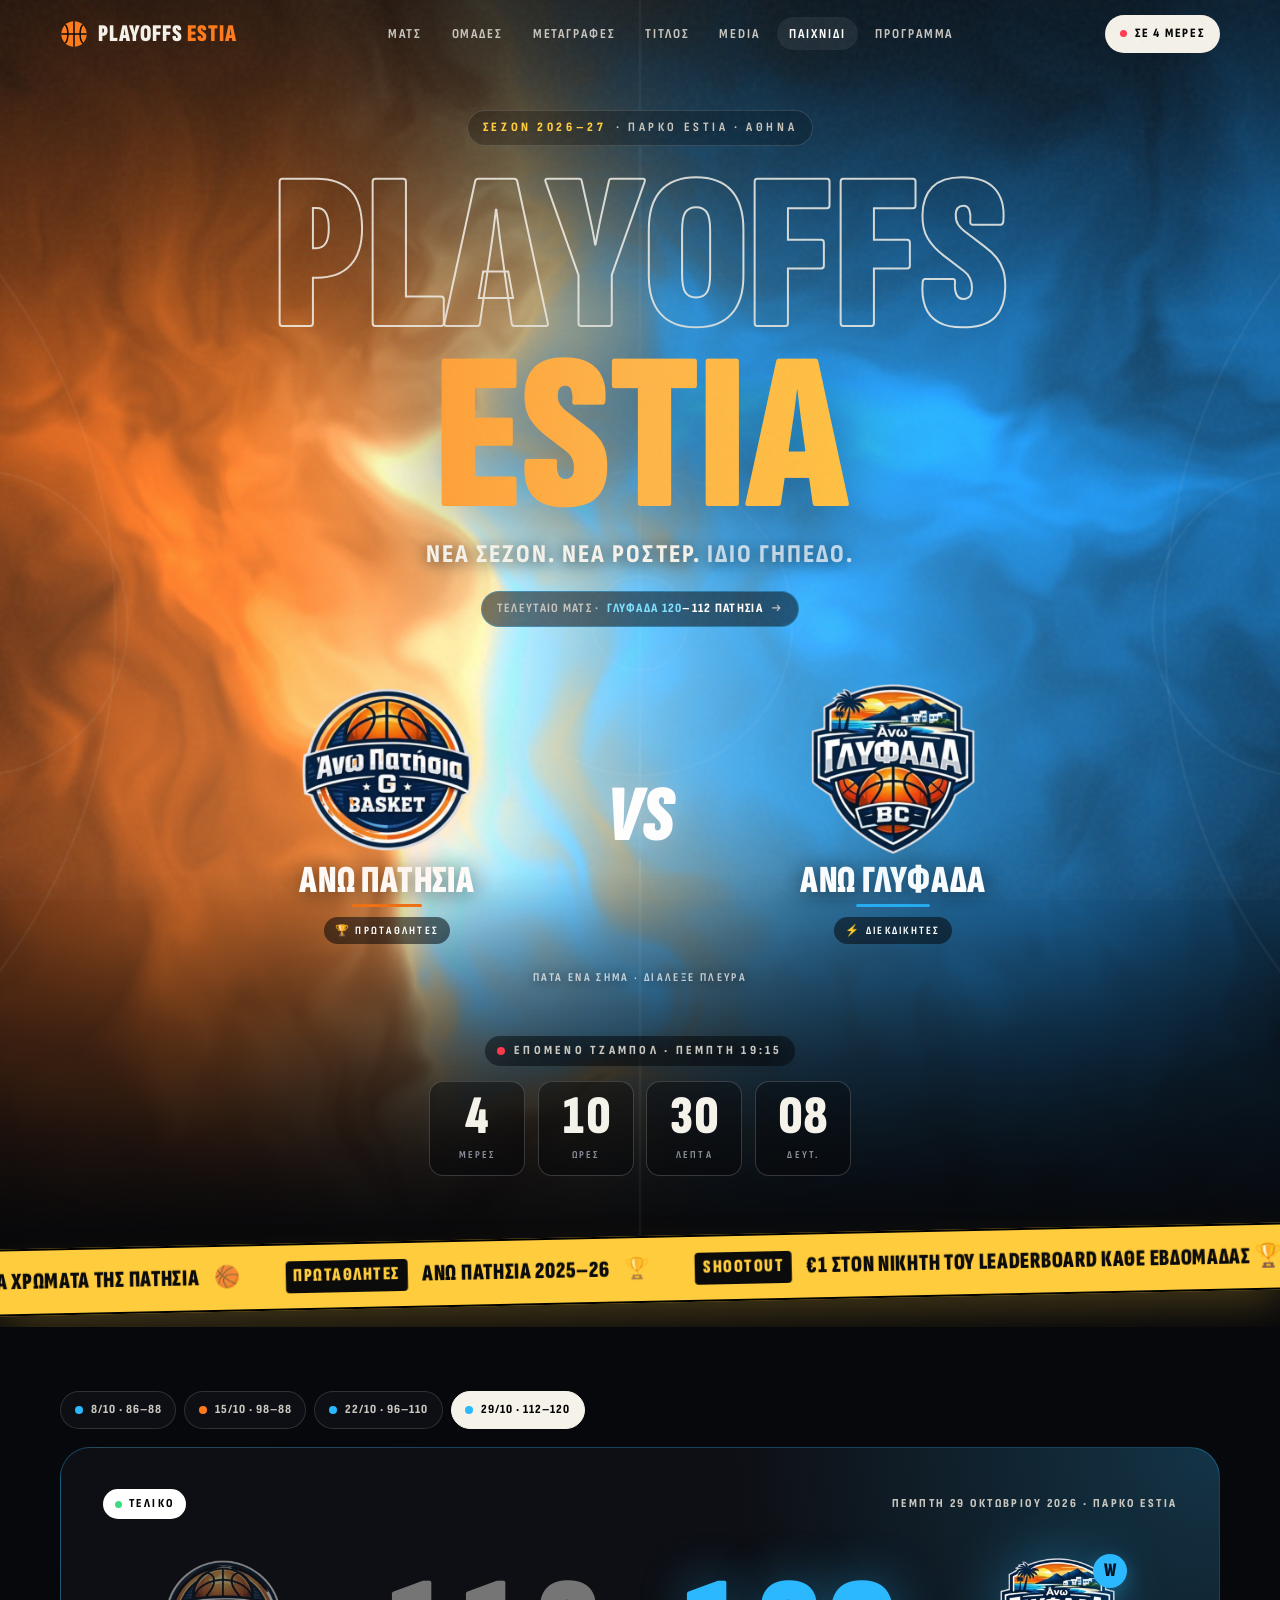
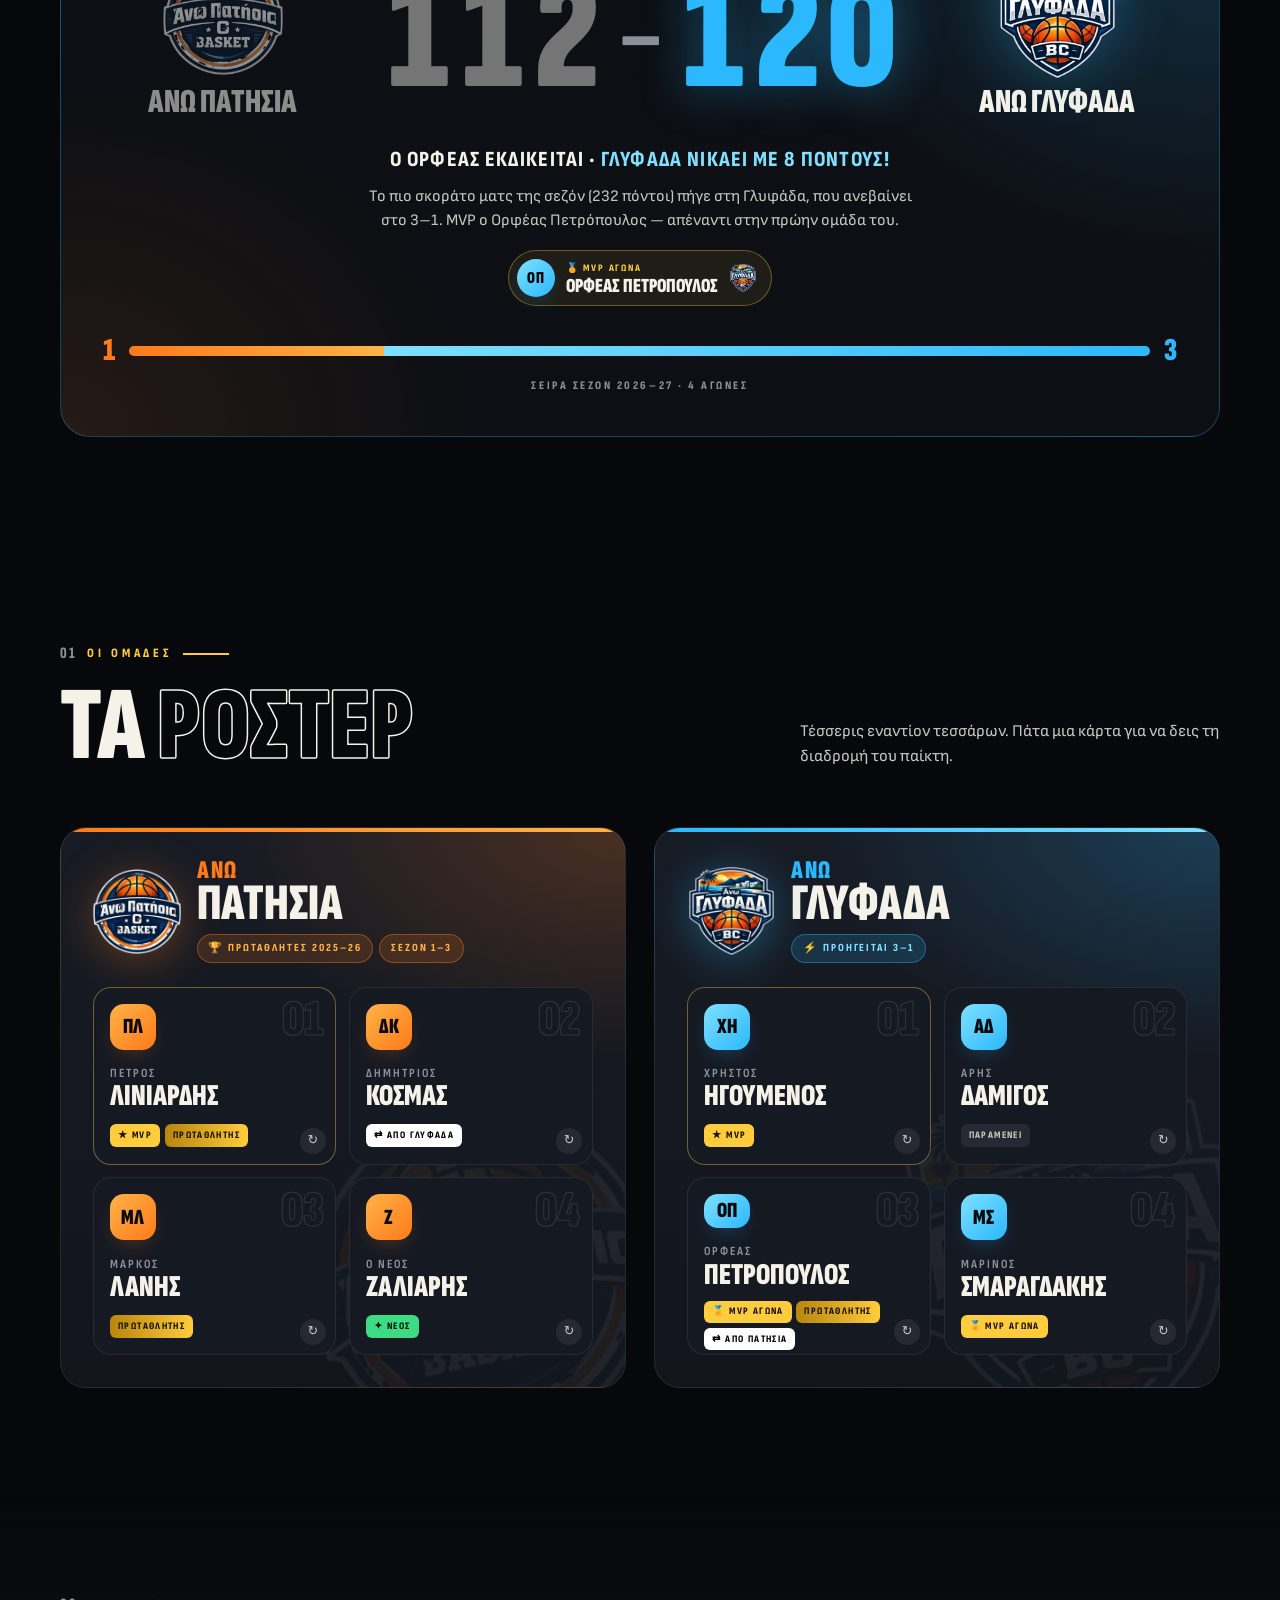
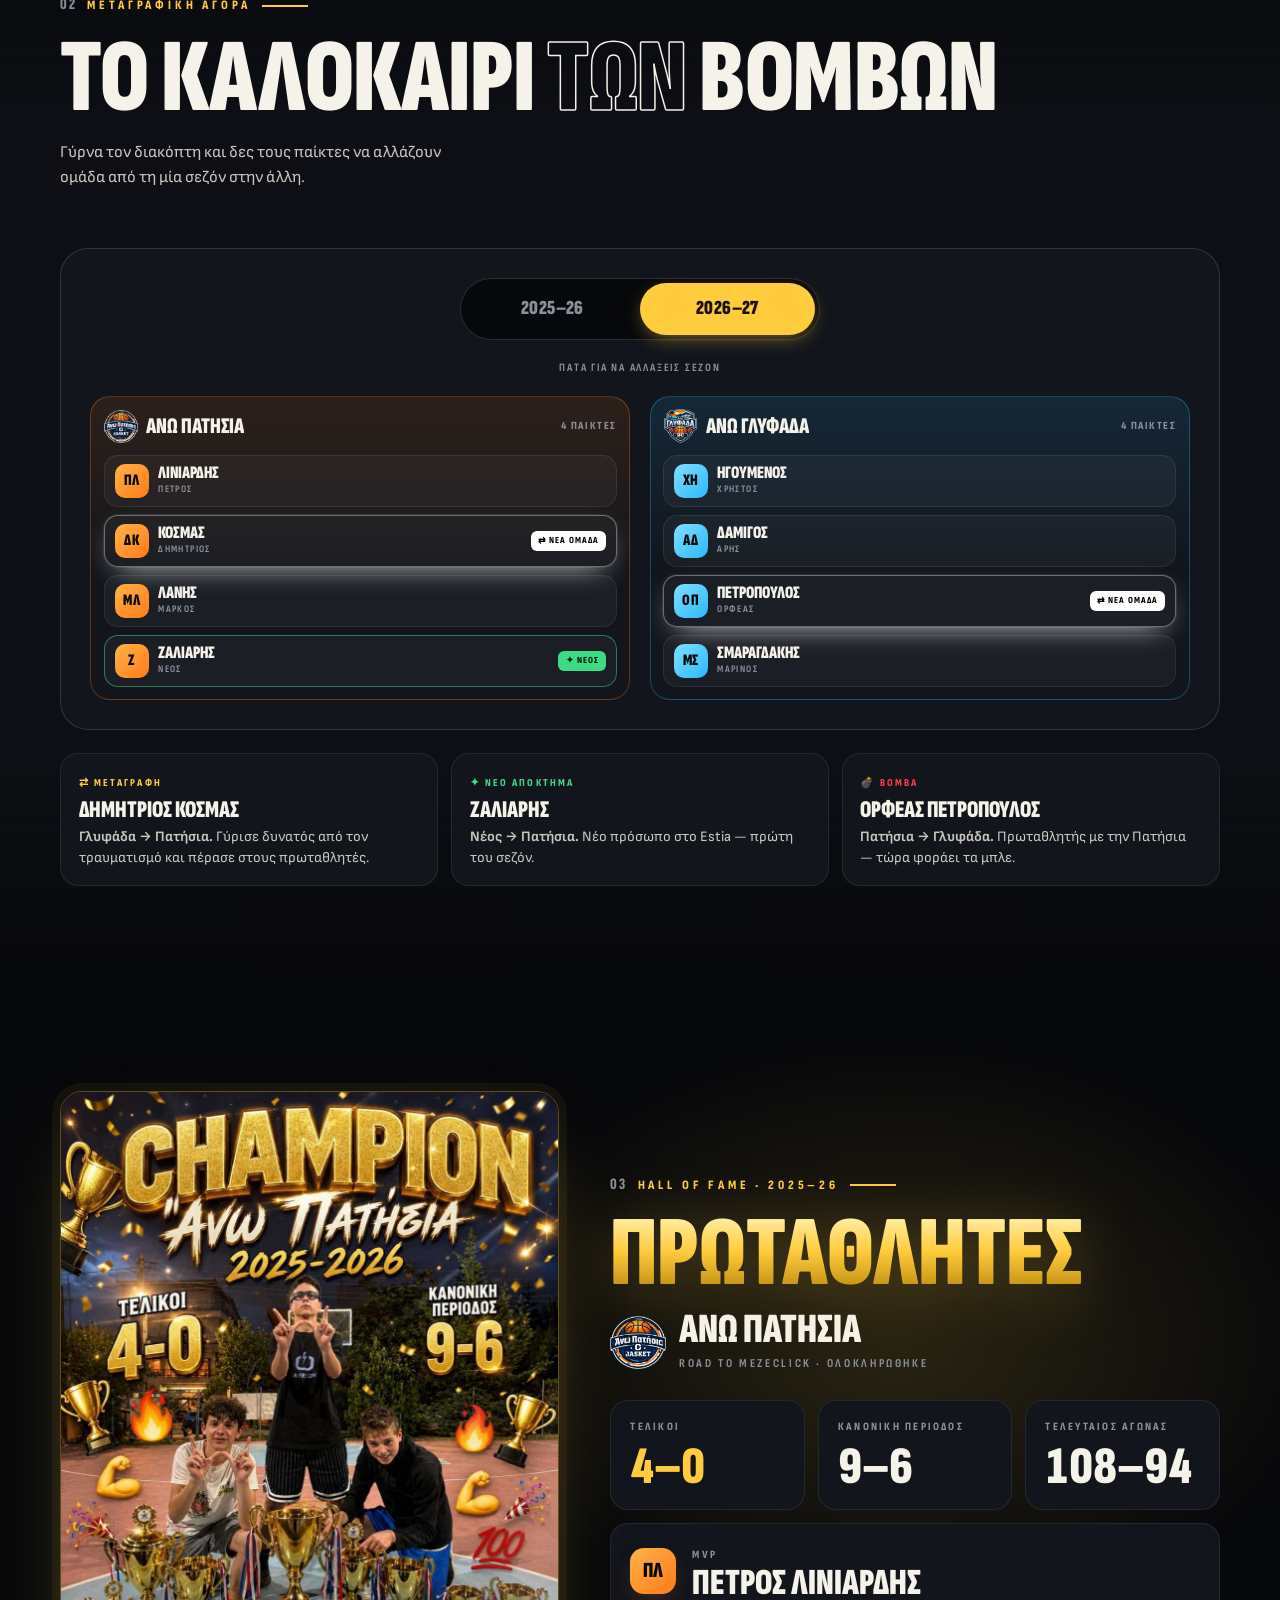
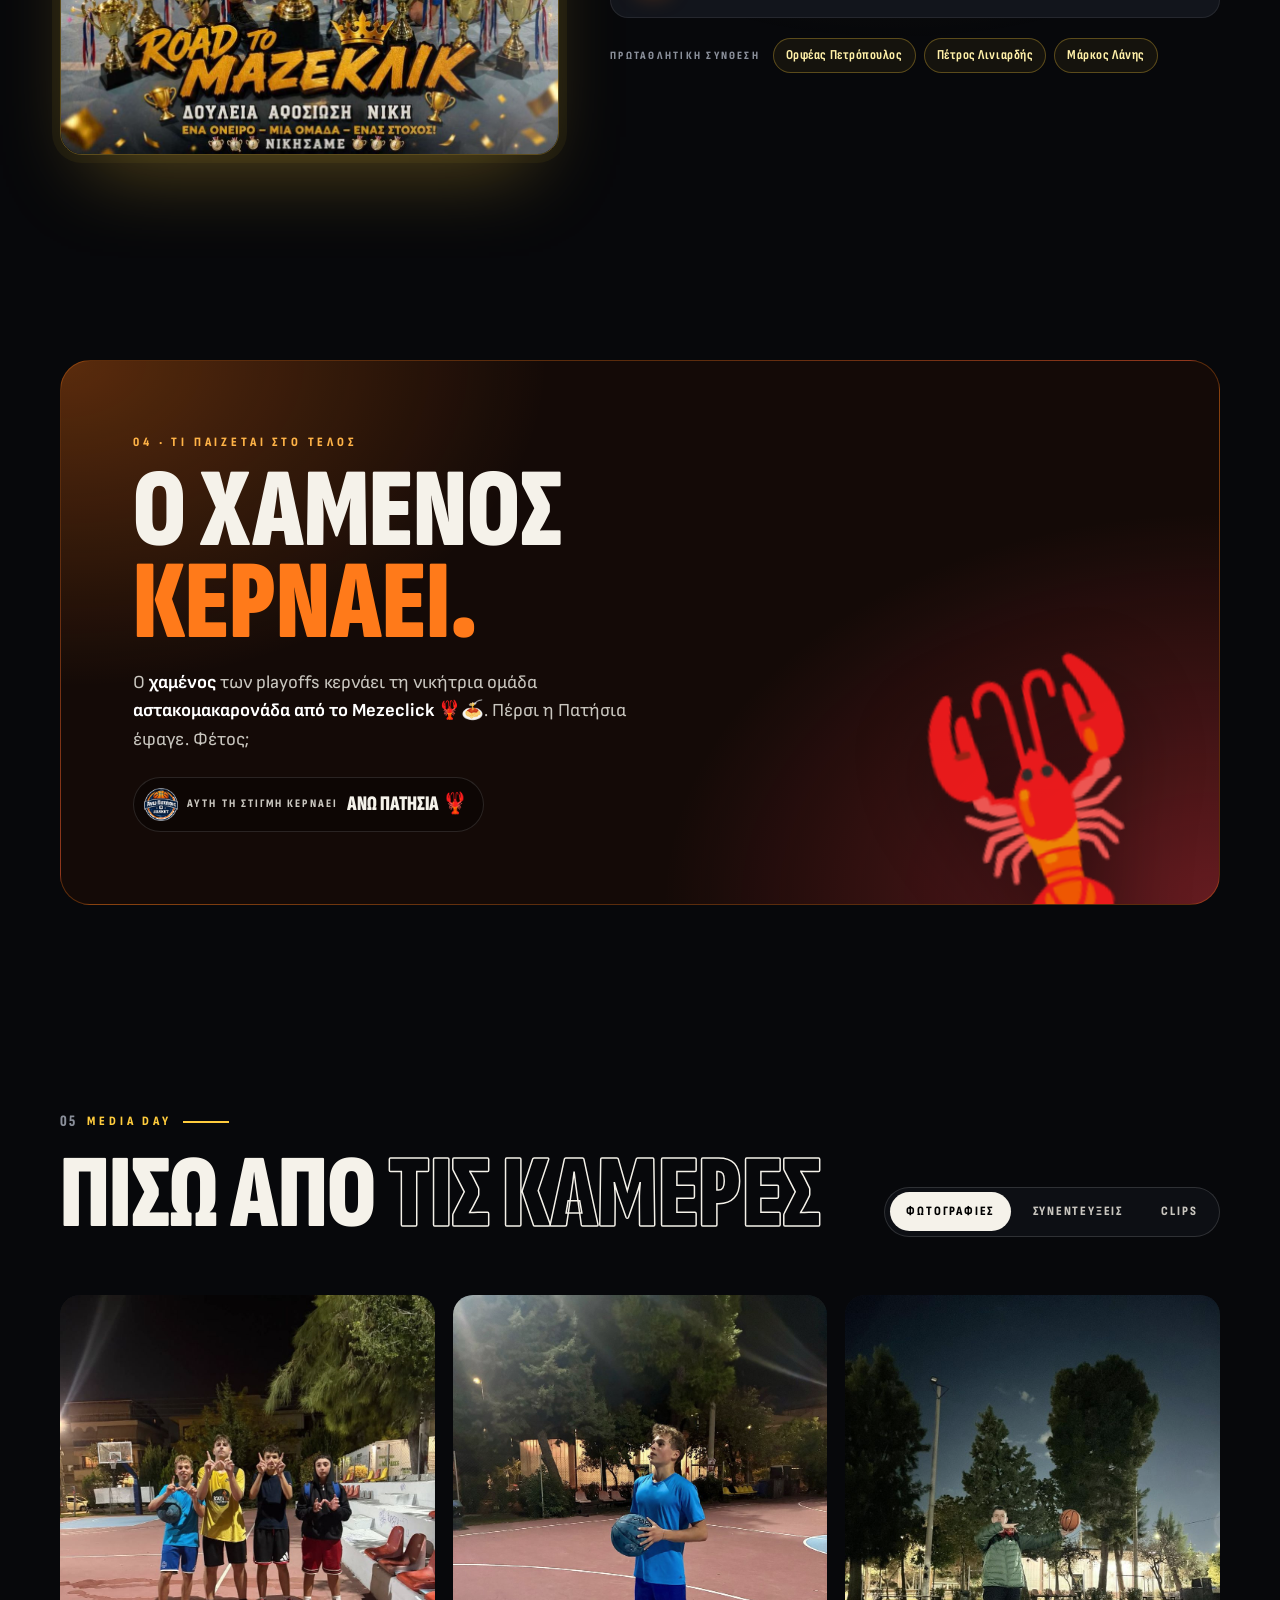
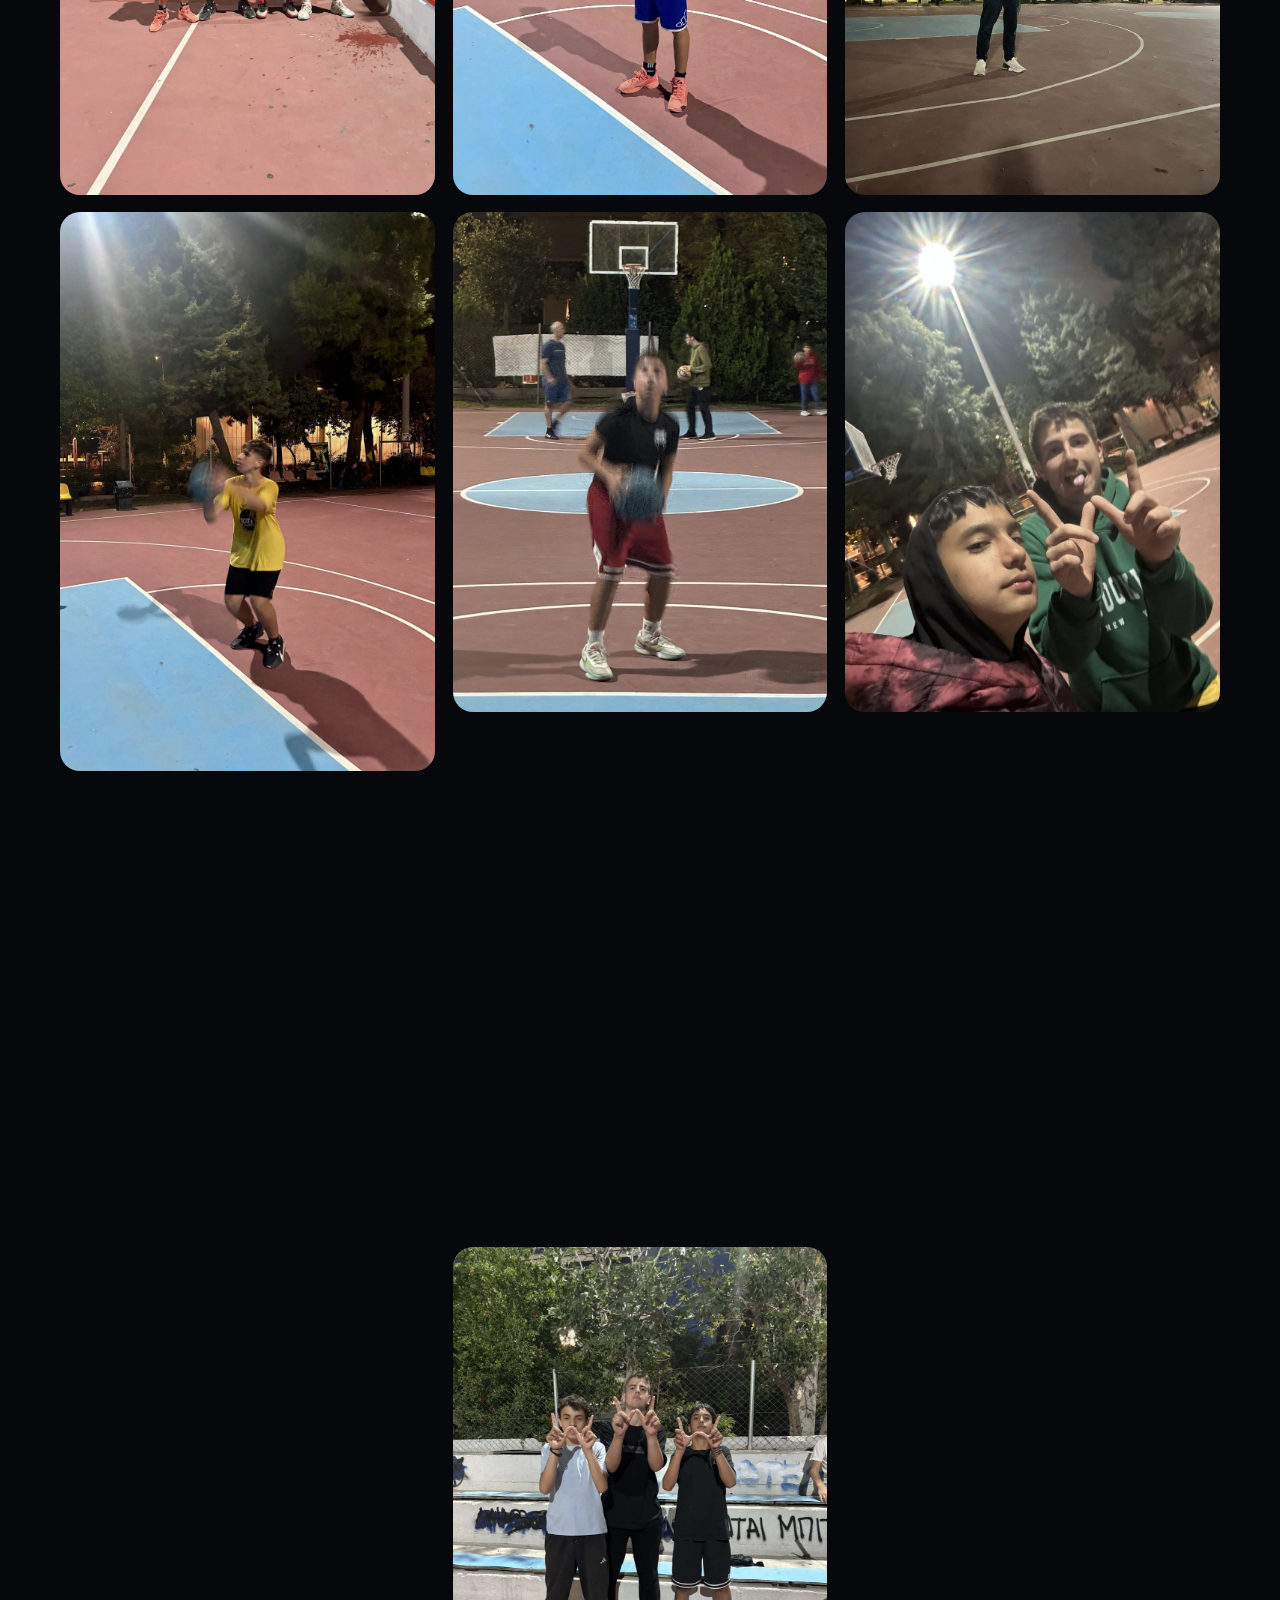
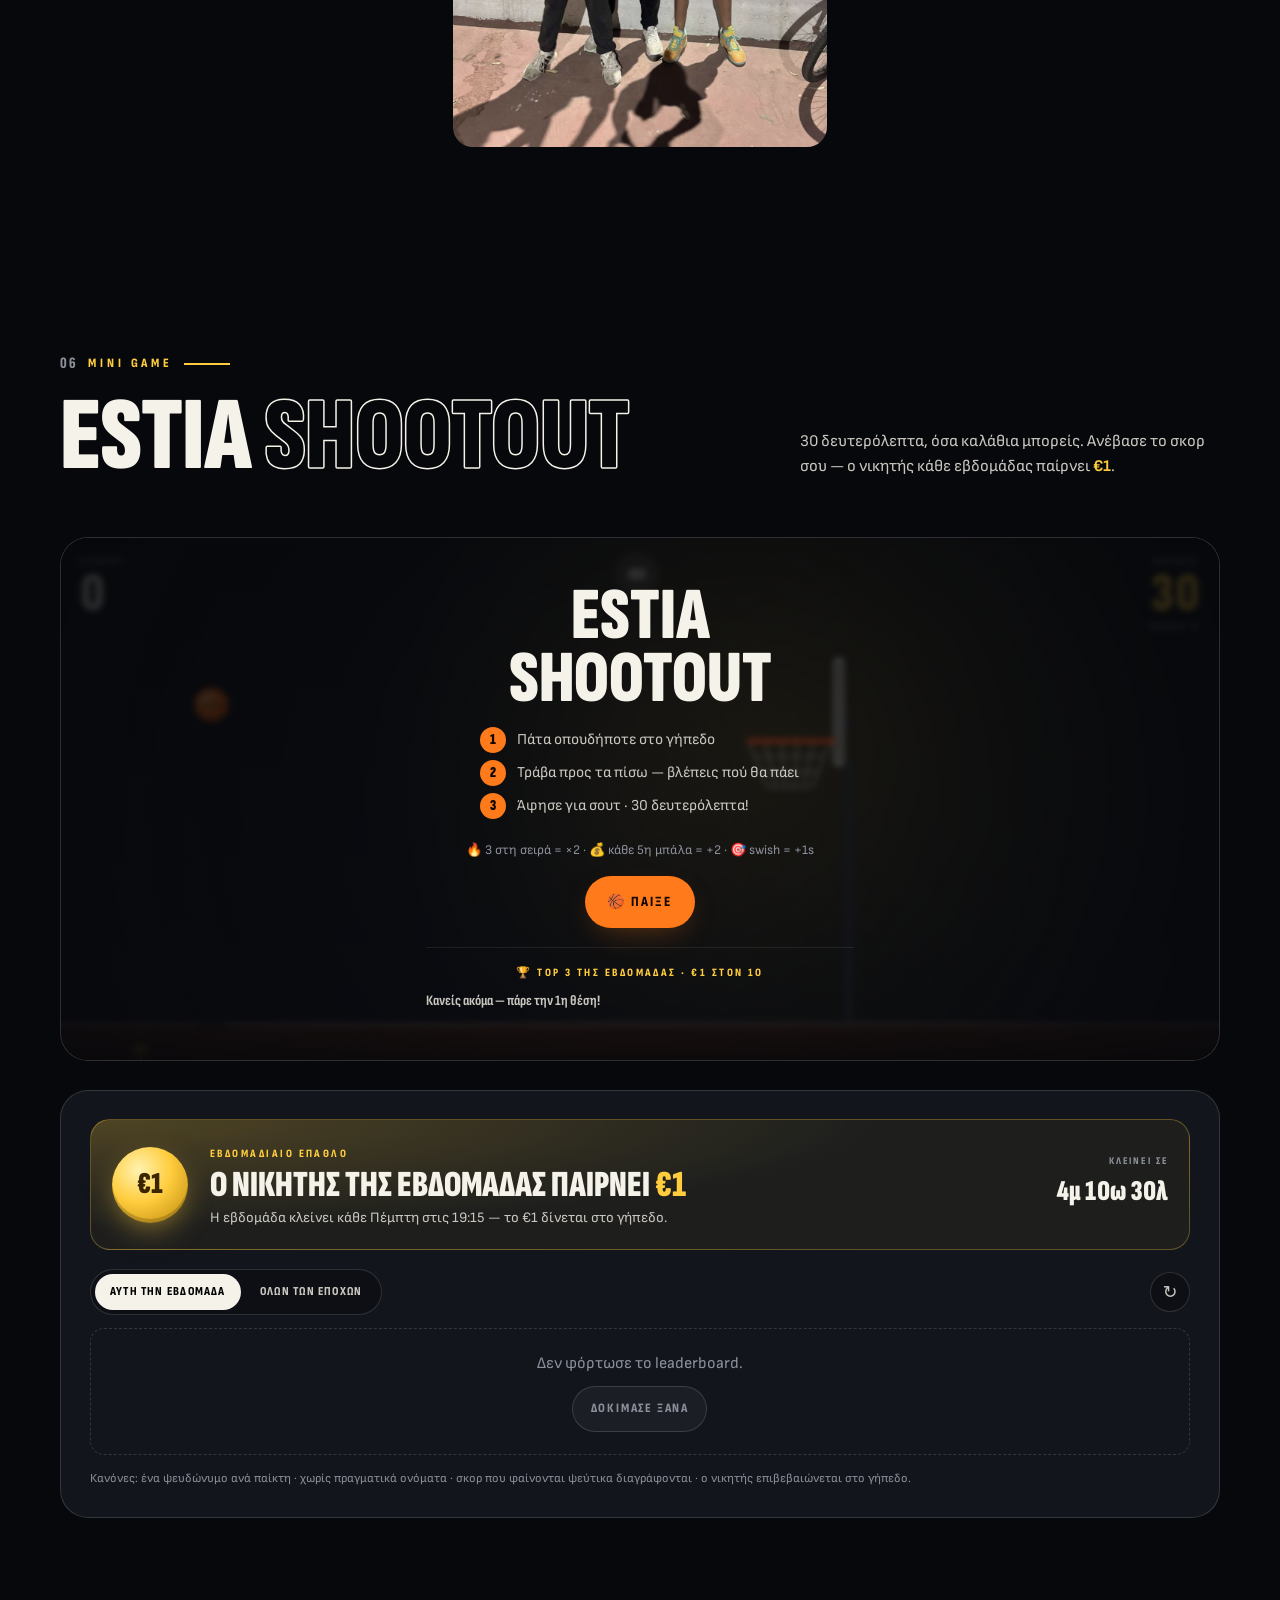
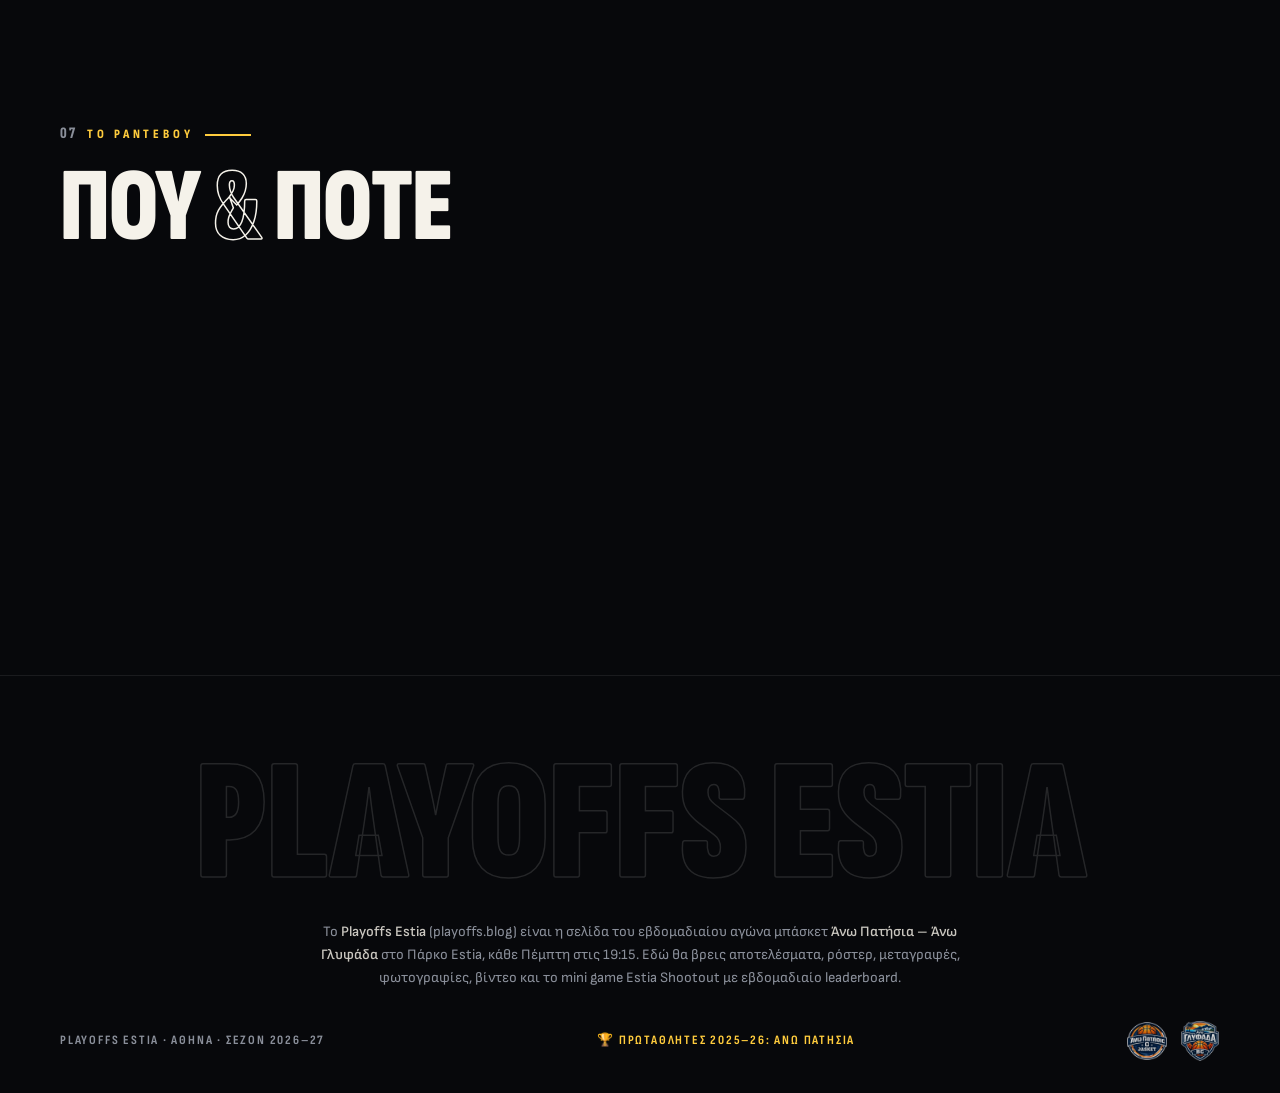
==== index.html @ 8ca6adba "Add 29 Oct result: Γλυφάδα 120–112 Πατήσια, MVP Ορφέας Πετρόπουλος Series now 3–1 Γλυφάδα; card, pil" ====
<!DOCTYPE html>
<html lang="el">
<head>
  <meta charset="UTF-8" />
  <meta name="viewport" content="width=device-width, initial-scale=1.0, viewport-fit=cover" />
  <title>Playoffs Estia · Μπάσκετ Άνω Πατήσια vs Άνω Γλυφάδα</title>
  <meta name="description" content="Playoffs Estia (playoffs.blog): το μπάσκετ Άνω Πατήσια vs Άνω Γλυφάδα κάθε Πέμπτη 19:15 στο Πάρκο Estia. Αποτελέσματα, ρόστερ, μεταγραφές, φωτογραφίες και το Estia Shootout με €1 έπαθλο κάθε εβδομάδα." />
  <meta name="theme-color" content="#07080b" />
  <meta name="google-site-verification" content="rIvNz4fNDH1-N8y7rn7nh7him0ON1ke6X76N_dLU8Hg" />
  <meta property="og:title" content="Playoffs Estia · Νέα Σεζόν" />
  <meta property="og:description" content="Άνω Πατήσια vs Άνω Γλυφάδα. Νέα ρόστερ, μεγάλες μεταγραφές. Κάθε Πέμπτη 19:15 · Πάρκο Estia." />
  <meta property="og:type" content="website" />
  <meta property="og:site_name" content="Playoffs Estia" />
  <meta property="og:locale" content="el_GR" />
  <meta name="twitter:card" content="summary_large_image" />
  <meta name="application-name" content="Playoffs Estia" />
  <meta name="apple-mobile-web-app-title" content="Playoffs" />
  <meta property="og:image" content="https://playoffs.blog/media/champions-poster.jpg" />
  <meta property="og:url" content="https://playoffs.blog/" />
  <link rel="canonical" href="https://playoffs.blog/" />
  <link rel="icon" href="/favicon.ico" sizes="any" />
  <link rel="icon" href="/favicon.svg" type="image/svg+xml" />
  <link rel="apple-touch-icon" href="/apple-touch-icon.png" />
  <link rel="manifest" href="/site.webmanifest" />
  <script type="application/ld+json">
  {
    "@context": "https://schema.org",
    "@graph": [
      {
        "@type": "WebSite",
        "@id": "https://playoffs.blog/#website",
        "url": "https://playoffs.blog/",
        "name": "Playoffs Estia",
        "alternateName": ["Playoffs", "Playoffs Blog", "playoffs.blog"],
        "inLanguage": "el",
        "publisher": { "@id": "https://playoffs.blog/#league" }
      },
      {
        "@type": "SportsOrganization",
        "@id": "https://playoffs.blog/#league",
        "name": "Playoffs Estia",
        "sport": "Basketball",
        "url": "https://playoffs.blog/",
        "logo": "https://playoffs.blog/media/icon-512.png",
        "location": { "@type": "Place", "name": "Πάρκο Estia", "address": { "@type": "PostalAddress", "addressLocality": "Αθήνα", "addressCountry": "GR" } }
      },
      { "@type": "SportsTeam", "name": "Άνω Πατήσια", "sport": "Basketball", "logo": "https://playoffs.blog/media/logo-patisia.webp", "memberOf": { "@id": "https://playoffs.blog/#league" } },
      { "@type": "SportsTeam", "name": "Άνω Γλυφάδα", "sport": "Basketball", "logo": "https://playoffs.blog/media/logo-glyfada.webp", "memberOf": { "@id": "https://playoffs.blog/#league" } }
    ]
  }
  </script>
  <link rel="preconnect" href="https://fonts.googleapis.com" />
  <link rel="preconnect" href="https://fonts.gstatic.com" crossorigin />
  <link href="https://fonts.googleapis.com/css2?family=Sofia+Sans+Extra+Condensed:ital,wght@0,700;0,900;1,900&family=Sofia+Sans+Condensed:wght@600;700;800&family=Sofia+Sans:wght@400;500;700&display=swap" rel="stylesheet" />
  <style>
    :root {
      --bg: #07080b;
      --bg-2: #0d0f14;
      --card: #12151c;
      --card-2: #171b24;
      --line: rgba(255,255,255,0.08);
      --line-2: rgba(255,255,255,0.14);
      --ink: #f5f2ea;
      --ink-2: #c9c6bf;
      --muted: #8a8f9a;
      --pat: #ff7a1a;
      --pat-2: #ffb347;
      --pat-glow: rgba(255,122,26,0.35);
      --gly: #2bb8ff;
      --gly-2: #7fe0ff;
      --gly-glow: rgba(43,184,255,0.35);
      --gold: #ffcc3d;
      --gold-2: #fff0a8;
      --live: #ff3b4e;
      --ok: #3ddc84;
      --display: 'Sofia Sans Extra Condensed', 'Arial Narrow', Impact, sans-serif;
      --cond: 'Sofia Sans Condensed', 'Arial Narrow', sans-serif;
      --body: 'Sofia Sans', system-ui, -apple-system, 'Segoe UI', sans-serif;
      --gutter: clamp(16px, 4vw, 40px);
      --max: 1240px;
      --ease: cubic-bezier(.2,.8,.2,1);
    }
    *, *::before, *::after { box-sizing: border-box; margin: 0; padding: 0; }
    html { scroll-behavior: smooth; scroll-padding-top: 80px; -webkit-text-size-adjust: 100%; }
    body {
      background: var(--bg);
      color: var(--ink);
      font-family: var(--body);
      font-size: 1rem;
      line-height: 1.55;
      overflow-x: clip;
      -webkit-font-smoothing: antialiased;
    }
    img, video { display: block; max-width: 100%; height: auto; }
    a { color: inherit; text-decoration: none; }
    button { font: inherit; color: inherit; background: none; border: 0; cursor: pointer; }
    ::selection { background: var(--pat); color: #000; }
    :focus-visible { outline: 2px solid var(--gold); outline-offset: 3px; }

    /* grain overlay */
    body::after {
      content: '';
      position: fixed; inset: 0;
      pointer-events: none;
      z-index: 9999;
      opacity: 0.05;
      background-image: url("data:image/svg+xml,%3Csvg viewBox='0 0 200 200' xmlns='http://www.w3.org/2000/svg'%3E%3Cfilter id='n'%3E%3CfeTurbulence type='fractalNoise' baseFrequency='0.8' numOctaves='3' stitchTiles='stitch'/%3E%3C/filter%3E%3Crect width='100%25' height='100%25' filter='url(%23n)'/%3E%3C/svg%3E");
    }

    .wrap { width: 100%; max-width: var(--max); margin: 0 auto; padding: 0 var(--gutter); }

    /* ───────── NAV ───────── */
    .nav {
      position: fixed; top: 0; left: 0; right: 0;
      z-index: 100;
      transition: background .3s, border-color .3s, backdrop-filter .3s;
      border-bottom: 1px solid transparent;
    }
    .nav.scrolled {
      background: rgba(7,8,11,0.78);
      backdrop-filter: blur(14px) saturate(140%);
      -webkit-backdrop-filter: blur(14px) saturate(140%);
      border-color: var(--line);
    }
    .nav-inner {
      display: flex; align-items: center; justify-content: space-between;
      height: 68px; gap: 1rem;
    }
    .brand { display: flex; align-items: center; gap: .6rem; font-family: var(--display); font-weight: 900; font-size: 1.5rem; letter-spacing: .04em; text-transform: uppercase; line-height: 1; }
    .brand-ball { width: 28px; height: 28px; flex: none; animation: spin 8s linear infinite; }
    .brand em { font-style: normal; color: var(--pat); }
    .nav-links { display: flex; gap: .25rem; list-style: none; }
    .nav-links a {
      font-family: var(--cond); font-weight: 700; font-size: .85rem; letter-spacing: .14em; text-transform: uppercase;
      padding: .55rem .8rem; color: var(--ink-2); border-radius: 999px; transition: color .2s, background .2s;
    }
    .nav-links a:hover, .nav-links a.active { color: #fff; background: rgba(255,255,255,0.07); }
    .nav-cta {
      display: inline-flex; align-items: center; gap: .5rem;
      font-family: var(--cond); font-weight: 800; font-size: .8rem; letter-spacing: .14em; text-transform: uppercase;
      padding: .55rem .95rem; border-radius: 999px; background: var(--ink); color: #000; white-space: nowrap;
    }
    .nav-cta .dot { width: 7px; height: 7px; border-radius: 50%; background: var(--live); box-shadow: 0 0 0 0 var(--live); animation: ping 1.6s infinite; }

    /* ───────── HERO ───────── */
    .hero {
      position: relative;
      min-height: 100svh;
      display: flex; flex-direction: column; justify-content: center;
      padding: 110px 0 70px;
      overflow: hidden;
      isolation: isolate;
    }
    /* Hero background: live WebGL gradient ("the clash line" between the two teams), CSS fallback underneath */
    .hero-bg { position: absolute; inset: 0; z-index: -2; overflow: hidden; background: var(--bg); }
    .hero-fallback { position: absolute; inset: -20%; }
    .hero-fallback i { position: absolute; width: 60vmax; height: 60vmax; border-radius: 50%; filter: blur(80px); opacity: .7; animation: blobDrift 18s ease-in-out infinite alternate; }
    .hero-fallback i:nth-child(1) { background: var(--pat); left: -5%; top: 15%; }
    .hero-fallback i:nth-child(2) { background: var(--gly); right: -5%; top: 10%; animation-delay: -6s; }
    .hero-fallback i:nth-child(3) { background: var(--gold); left: 35%; top: 45%; width: 35vmax; height: 35vmax; opacity: .3; animation-delay: -12s; }
    #heroGL, #hero2D { position: absolute; inset: 0; width: 100%; height: 100%; opacity: 0; transition: opacity 1.2s ease; }
    #heroGL.ready, #hero2D.ready { opacity: 1; }
    .hero-bg::after {
      content: ''; position: absolute; inset: 0; pointer-events: none;
      background:
        radial-gradient(120% 80% at 50% 40%, transparent 40%, rgba(7,8,11,.55) 100%),
        linear-gradient(180deg, rgba(7,8,11,.35) 0%, transparent 25%, transparent 70%, var(--bg) 100%);
    }

    @media (hover: none) { }

    /* Interactive hero letters */
    .hero-title .ch { display: inline-block; transition: transform .45s var(--ease), color .3s, -webkit-text-stroke-color .3s; cursor: default; }
    .hero-title .outline .ch.hit { color: var(--ink); -webkit-text-stroke-color: transparent; transform: translateY(-.08em) rotate(-4deg) scale(1.06); text-shadow: 0 0 40px rgba(255,255,255,.35); }
    .court-lines { position: absolute; inset: 0; z-index: -1; width: 100%; height: 100%; opacity: .5; pointer-events: none; }
    .hero-inner { position: relative; text-align: center; }
    .hero-sub, .cd-label { text-shadow: 0 2px 16px rgba(0,0,0,.7); }
    .hero-sub span { color: rgba(255,255,255,.7) !important; }
    .cd-label { padding: .35rem .8rem; border-radius: 999px; background: rgba(7,8,11,.5); backdrop-filter: blur(6px); }
    .eyebrow {
      display: inline-flex; align-items: center; gap: .6rem;
      font-family: var(--cond); font-weight: 700; font-size: .8rem; letter-spacing: .28em; text-transform: uppercase;
      color: var(--ink-2);
      padding: .45rem .9rem; border: 1px solid var(--line-2); border-radius: 999px; background: rgba(0,0,0,.25); backdrop-filter: blur(6px);
    }
    .eyebrow b { color: var(--gold); font-weight: 800; }
    .hero-title {
      font-family: var(--display);
      font-weight: 900;
      text-transform: uppercase;
      line-height: .8;
      letter-spacing: -.01em;
      margin: 1.4rem 0 .4rem;
      font-size: clamp(5.2rem, min(21vw, 25vh), 15rem);
    }
    .hero-title .outline {
      color: transparent;
      -webkit-text-stroke: 2px rgba(245,242,234,0.85);
      display: block;
    }
    .hero-title .solid {
      display: block;
      background: linear-gradient(90deg, var(--pat) 0%, var(--pat-2) 22%, var(--gold) 38%, var(--gly-2) 58%, var(--gly) 78%, var(--gly-2) 100%);
      -webkit-background-clip: text; background-clip: text; color: transparent;
      filter: drop-shadow(0 10px 40px rgba(0,0,0,.5));
    }
    .hero .hero-title .solid.rise { background-size: 220% 100%; animation: rise 1s var(--ease) var(--d) forwards, sheen 9s ease-in-out 1.2s infinite alternate; }
    .hero-sub {
      font-family: var(--cond); font-weight: 800; text-transform: uppercase; letter-spacing: .08em;
      font-size: clamp(1.05rem, 2.6vw, 1.6rem); color: var(--ink);
    }
    .hero-sub span { color: var(--muted); }

    .faceoff {
      margin: clamp(2rem, 5vw, 3.2rem) auto 0;
      max-width: 880px;
      display: grid; grid-template-columns: 1fr auto 1fr; align-items: center; gap: clamp(.5rem, 3vw, 2rem);
    }
    .fo-team { display: flex; flex-direction: column; align-items: center; gap: .6rem; }
    .fo-logo { width: clamp(96px, 20vw, 170px); aspect-ratio: 1; object-fit: contain; transition: transform .5s var(--ease); }
    .fo-team.pat .fo-logo { filter: drop-shadow(0 0 40px var(--pat-glow)); animation: floatL 5s ease-in-out infinite; }
    .fo-team.gly .fo-logo { filter: drop-shadow(0 0 40px var(--gly-glow)); animation: floatR 5s ease-in-out infinite; }
    .fo-team:hover .fo-logo { transform: scale(1.08) rotate(-3deg); }
    .fo-name { font-family: var(--display); font-weight: 900; text-transform: uppercase; font-size: clamp(1.4rem, 4.2vw, 2.4rem); line-height: .9; letter-spacing: .02em; }
    .fo-name { color: #fff; text-shadow: 0 2px 24px rgba(0,0,0,.7); }
    .fo-name::after { content: ''; display: block; height: 3px; width: 40%; margin: .35rem auto 0; border-radius: 3px; background: var(--pat); }
    .gly .fo-name::after { background: var(--gly); }
    .fo-tag { font-family: var(--cond); font-weight: 700; font-size: .7rem; letter-spacing: .2em; text-transform: uppercase; color: #fff; padding: .3rem .7rem; border-radius: 999px; background: rgba(7,8,11,.55); backdrop-filter: blur(6px); }
    .fo-vs {
      font-family: var(--display); font-weight: 900; font-style: italic;
      font-size: clamp(2.6rem, 8vw, 5rem); line-height: 1;
      color: #fff; position: relative;
      text-shadow: 0 0 30px rgba(255,255,255,.25);
    }
    .fo-vs::before, .fo-vs::after { content: ''; position: absolute; left: 50%; width: 1px; height: clamp(30px, 6vw, 60px); background: linear-gradient(var(--line-2), transparent); transform: translateX(-50%); }
    .fo-vs::before { bottom: 105%; transform: translateX(-50%) rotate(180deg); }
    .fo-vs::after { top: 105%; }

    .countdown-wrap { margin: clamp(2rem, 5vw, 3rem) auto 0; display: flex; flex-direction: column; align-items: center; gap: .9rem; }
    .cd-label { font-family: var(--cond); font-weight: 800; font-size: .78rem; letter-spacing: .26em; text-transform: uppercase; color: var(--ink-2); display: flex; align-items: center; gap: .55rem; }
    .cd-label .dot { width: 8px; height: 8px; border-radius: 50%; background: var(--live); animation: ping 1.6s infinite; }
    .countdown { display: flex; gap: clamp(.4rem, 1.5vw, .8rem); }
    .cd-box {
      min-width: clamp(64px, 16vw, 96px);
      padding: .7rem .5rem .55rem;
      border-radius: 14px;
      background: linear-gradient(180deg, rgba(7,8,11,0.45), rgba(7,8,11,0.6));
      border: 1px solid rgba(255,255,255,.18);
      backdrop-filter: blur(8px);
      text-align: center;
    }
    .cd-num { font-family: var(--display); font-weight: 900; font-size: clamp(2.2rem, 7vw, 3.4rem); line-height: .9; font-variant-numeric: tabular-nums; display: block; }
    .cd-unit { font-family: var(--cond); font-weight: 700; font-size: .66rem; letter-spacing: .2em; text-transform: uppercase; color: var(--muted); }
    .countdown.is-live .cd-box { border-color: var(--live); box-shadow: 0 0 30px rgba(255,59,78,.35); }

    .btn {
      display: inline-flex; align-items: center; gap: .55rem;
      font-family: var(--cond); font-weight: 800; letter-spacing: .14em; text-transform: uppercase; font-size: .88rem;
      padding: .95rem 1.4rem; border-radius: 999px;
      transition: transform .25s var(--ease), box-shadow .25s, background .25s;
    }
    .btn:hover { transform: translateY(-2px); }
    .btn-primary { background: var(--pat); color: #120700; box-shadow: 0 10px 30px -10px var(--pat-glow); }
    .btn-primary:hover { box-shadow: 0 16px 40px -10px var(--pat); }
    .btn-ghost { border: 1px solid var(--line-2); background: rgba(255,255,255,.04); }
    .btn-ghost:hover { background: rgba(255,255,255,.1); }
    .btn svg { width: 16px; height: 16px; }

    /* ───────── TICKER ───────── */
    .ticker-zone { position: relative; z-index: 2; overflow: hidden; padding: 24px 0; margin: -34px 0 -24px; }
    .ticker {
      position: relative; z-index: 2;
      background: var(--gold);
      color: #0b0b0b;
      overflow: hidden;
      transform: rotate(-1.2deg);
      margin: 0 -20px;
      box-shadow: 0 20px 50px -20px rgba(255,204,61,.5);
      border-top: 2px solid #000; border-bottom: 2px solid #000;
    }
    .ticker-track { display: flex; width: max-content; animation: marquee 38s linear infinite; }
    .ticker:hover .ticker-track { animation-play-state: paused; }
    .ticker-item {
      display: flex; align-items: center; gap: .9rem;
      padding: .85rem 1.4rem;
      font-family: var(--display); font-weight: 900; text-transform: uppercase; font-size: clamp(1.1rem, 2.4vw, 1.45rem); letter-spacing: .03em; white-space: nowrap;
    }
    .ticker-item .k { background: #0b0b0b; color: var(--gold); padding: .1rem .5rem; border-radius: 4px; font-size: .8em; letter-spacing: .08em; }
    .ticker-item .sep { font-size: .9em; opacity: .7; }

    /* ───────── SECTIONS ───────── */
    section { position: relative; padding: clamp(4rem, 8vw, 6.5rem) 0; }
    .sec-head { display: flex; flex-wrap: wrap; align-items: flex-end; justify-content: space-between; gap: 1.2rem 2rem; margin-bottom: clamp(2.2rem, 5vw, 3.6rem); }
    .sec-kicker { display: flex; align-items: center; gap: .7rem; font-family: var(--cond); font-weight: 800; font-size: .8rem; letter-spacing: .3em; text-transform: uppercase; color: var(--gold); margin-bottom: .9rem; }
    .sec-kicker .n { font-family: var(--display); font-size: 1rem; color: var(--muted); letter-spacing: .1em; }
    .sec-kicker::after { content: ''; width: 46px; height: 2px; background: var(--gold); }
    .sec-title { font-family: var(--display); font-weight: 900; text-transform: uppercase; font-size: clamp(3rem, 9vw, 6.5rem); line-height: .82; letter-spacing: -.005em; }
    .sec-title .o { color: transparent; -webkit-text-stroke: 1.5px var(--ink); }
    .sec-lede { max-width: 420px; color: var(--ink-2); font-size: 1.02rem; }

    /* ───────── ROSTERS ───────── */
    .rosters { display: grid; grid-template-columns: 1fr 1fr; gap: clamp(1rem, 2.5vw, 1.8rem); }
    .team {
      --c: var(--pat); --c2: var(--pat-2); --glow: var(--pat-glow);
      position: relative; overflow: hidden;
      border-radius: 26px;
      background:
        radial-gradient(120% 70% at 100% 0%, color-mix(in srgb, var(--c) 22%, transparent), transparent 60%),
        linear-gradient(180deg, var(--card-2), var(--card));
      border: 1px solid var(--line);
      padding: clamp(1.2rem, 3vw, 2rem);
    }
    .team.gly { --c: var(--gly); --c2: var(--gly-2); --glow: var(--gly-glow); }
    .team::before { content: ''; position: absolute; left: 0; right: 0; top: 0; height: 4px; background: linear-gradient(90deg, var(--c), var(--c2)); }
    .team-wm {
      position: absolute; right: -6%; bottom: -10%; width: 62%; opacity: .06; pointer-events: none; transform: rotate(-12deg);
    }
    .team-head { position: relative; display: flex; align-items: center; gap: 1rem; margin-bottom: 1.5rem; }
    .team-head img { width: clamp(64px, 9vw, 88px); aspect-ratio: 1; object-fit: contain; filter: drop-shadow(0 6px 22px var(--glow)); }
    .team-name { font-family: var(--display); font-weight: 900; text-transform: uppercase; font-size: clamp(2rem, 4.6vw, 3.2rem); line-height: .85; }
    .team-name small { display: block; font-size: .5em; color: var(--c); letter-spacing: .06em; }
    .team-chip {
      display: inline-flex; align-items: center; gap: .4rem; margin-top: .55rem;
      font-family: var(--cond); font-weight: 800; font-size: .68rem; letter-spacing: .18em; text-transform: uppercase;
      padding: .3rem .65rem; border-radius: 999px; background: color-mix(in srgb, var(--c) 16%, transparent); color: var(--c2); border: 1px solid color-mix(in srgb, var(--c) 40%, transparent);
    }
    .players { position: relative; display: grid; grid-template-columns: 1fr 1fr; gap: .8rem; list-style: none; }

    .mono {
      width: 46px; height: 46px; border-radius: 14px; display: grid; place-items: center;
      font-family: var(--display); font-weight: 900; font-size: 1.35rem; letter-spacing: .02em; color: #0a0a0a;
      background: linear-gradient(135deg, var(--c2), var(--c));
      box-shadow: 0 8px 22px -8px var(--glow);
      margin-bottom: .9rem;
    }
    .p-first { font-family: var(--cond); font-weight: 700; font-size: .78rem; letter-spacing: .16em; text-transform: uppercase; color: var(--muted); }
    .p-last { font-family: var(--display); font-weight: 900; text-transform: uppercase; font-size: clamp(1.45rem, 2.6vw, 1.9rem); line-height: .92; overflow-wrap: anywhere; }
    .tags { display: flex; flex-wrap: wrap; gap: .3rem; margin-top: auto; padding-top: .7rem; }
    .tag {
      font-family: var(--cond); font-weight: 800; font-size: .62rem; letter-spacing: .14em; text-transform: uppercase;
      padding: .22rem .5rem; border-radius: 6px; white-space: nowrap;
      background: rgba(255,255,255,.07); color: var(--ink-2);
    }
    .tag-mvp { background: var(--gold); color: #1a1200; }
    .tag-champ { background: linear-gradient(90deg, #b8860b, var(--gold)); color: #1a1200; }
    .tag-new { background: var(--ok); color: #03140a; }
    .tag-transfer { background: #fff; color: #000; }

    /* ───────── TRANSFERS ───────── */
    #transfers { background: linear-gradient(180deg, transparent, var(--bg-2) 20%, var(--bg-2) 80%, transparent); }

    /* ───────── CHAMPIONS ───────── */
    #champions { overflow: hidden; }
    #champions::before {
      content: ''; position: absolute; inset: 0; pointer-events: none;
      background: radial-gradient(50% 50% at 70% 40%, rgba(255,204,61,0.14), transparent 70%);
    }
    .champ-grid { position: relative; display: grid; grid-template-columns: 0.9fr 1.1fr; gap: clamp(1.5rem, 4vw, 3.5rem); align-items: center; }
    .poster {
      position: relative; border-radius: 22px; overflow: hidden;
      border: 1px solid rgba(255,204,61,.35);
      box-shadow: 0 40px 80px -30px rgba(255,204,61,.35), 0 0 0 8px rgba(255,204,61,.05);
      transform: rotate(-2.5deg);
      transition: transform .5s var(--ease);
      cursor: zoom-in;
    }
    .poster:hover { transform: rotate(0deg) scale(1.02); }
    .poster img { width: 100%; height: auto; }
    .poster::after { content: ''; position: absolute; inset: 0; background: linear-gradient(115deg, transparent 40%, rgba(255,255,255,.25) 50%, transparent 60%); background-size: 250% 100%; animation: shine 5s ease-in-out infinite; pointer-events: none; }
    .champ-title {
      font-family: var(--display); font-weight: 900; text-transform: uppercase; line-height: .8;
      font-size: clamp(3.4rem, 9vw, 6.2rem);
      background: linear-gradient(180deg, var(--gold-2), var(--gold) 45%, #b8860b);
      -webkit-background-clip: text; background-clip: text; color: transparent;
      filter: drop-shadow(0 8px 30px rgba(255,204,61,.25));
    }
    .champ-team { display: flex; align-items: center; gap: .8rem; margin: 1rem 0 1.6rem; }
    .champ-team img { width: 56px; height: 56px; object-fit: contain; }
    .champ-team b { font-family: var(--display); font-weight: 900; font-size: clamp(1.8rem, 4vw, 2.6rem); text-transform: uppercase; line-height: .9; }
    .champ-team span { display: block; font-family: var(--cond); font-weight: 700; font-size: .75rem; letter-spacing: .22em; text-transform: uppercase; color: var(--muted); }
    .stats { display: grid; grid-template-columns: repeat(3, 1fr); gap: .8rem; }
    .stat {
      border-radius: 18px; padding: 1.1rem 1.2rem; background: var(--card); border: 1px solid var(--line);
      display: flex; flex-direction: column; gap: .2rem;
    }
    .stat-k { font-family: var(--cond); font-weight: 800; font-size: .7rem; letter-spacing: .2em; text-transform: uppercase; color: var(--muted); }
    .stat-v { font-family: var(--display); font-weight: 900; font-size: clamp(2.2rem, 4.2vw, 3.3rem); line-height: .9; font-variant-numeric: tabular-nums; white-space: nowrap; }
    .stat-v.gold { color: var(--gold); }
    .stat-v small { font-size: .45em; color: var(--muted); }
    .stat.wide { grid-column: 1 / -1; flex-direction: row; align-items: center; gap: 1rem; }
    .stat.wide .mono { margin: 0; --c: var(--pat); --c2: var(--pat-2); --glow: var(--pat-glow); }
    .stat.wide .stat-v { font-size: clamp(1.7rem, 4vw, 2.3rem); text-transform: uppercase; }
    .champ-roster { margin-top: 1.2rem; display: flex; flex-wrap: wrap; align-items: center; gap: .5rem; }
    .champ-roster > span:first-child { font-family: var(--cond); font-weight: 800; font-size: .7rem; letter-spacing: .2em; text-transform: uppercase; color: var(--muted); margin-right: .3rem; }
    .chip { font-family: var(--cond); font-weight: 700; font-size: .85rem; letter-spacing: .04em; padding: .4rem .75rem; border-radius: 999px; border: 1px solid rgba(255,204,61,.3); color: var(--gold-2); background: rgba(255,204,61,.06); }

    .btn-gold { background: var(--gold); color: #1a1200; box-shadow: 0 10px 30px -10px rgba(255,204,61,.6); }
    #confetti { position: fixed; inset: 0; pointer-events: none; z-index: 500; width: 100%; height: 100%; }

    /* ───────── STAKES ───────── */
    .stakes {
      position: relative; overflow: hidden;
      border-radius: 30px;
      padding: clamp(2rem, 6vw, 4.5rem);
      background:
        radial-gradient(80% 120% at 100% 100%, rgba(255,59,78,.35), transparent 60%),
        radial-gradient(70% 100% at 0% 0%, rgba(255,122,26,.3), transparent 60%),
        #140a07;
      border: 1px solid rgba(255,122,26,.3);
    }
    .stakes-emoji { position: absolute; right: clamp(-10px, 2vw, 40px); bottom: -20px; font-size: clamp(7rem, 22vw, 15rem); line-height: 1; opacity: .9; transform: rotate(-14deg); filter: drop-shadow(0 20px 40px rgba(0,0,0,.5)); animation: bob 4s ease-in-out infinite; pointer-events: none; }
    .stakes-k { font-family: var(--cond); font-weight: 800; font-size: .8rem; letter-spacing: .3em; text-transform: uppercase; color: var(--pat-2); }
    .stakes h2 { font-family: var(--display); font-weight: 900; text-transform: uppercase; line-height: .82; font-size: clamp(3rem, 9.5vw, 7rem); margin: .8rem 0 1.2rem; max-width: 11ch; position: relative; }
    .stakes h2 em { font-style: normal; color: var(--pat); }
    .stakes p { position: relative; max-width: 520px; color: var(--ink-2); font-size: clamp(1rem, 2vw, 1.15rem); }
    .stakes p strong { color: #fff; }

    /* ───────── MEDIA ───────── */
    .tabs { display: inline-flex; gap: .3rem; padding: .3rem; border-radius: 999px; border: 1px solid var(--line-2); background: var(--bg-2); }
    .tab { font-family: var(--cond); font-weight: 800; font-size: .8rem; letter-spacing: .14em; text-transform: uppercase; padding: .6rem 1.05rem; border-radius: 999px; color: var(--ink-2); transition: background .25s, color .25s; }
    .tab[aria-selected="true"] { background: var(--ink); color: #000; }
    .panel[hidden] { display: none; }
    .panel { animation: fadeIn .45s var(--ease); }

    .interviews { display: grid; grid-template-columns: repeat(2, minmax(0, 340px)); gap: clamp(1rem, 2vw, 1.4rem); justify-content: center; }
    .vcard { border-radius: 22px; overflow: hidden; background: var(--card); border: 1px solid var(--line); }
    .vcard video { width: 100%; aspect-ratio: 9/16; background: #000; object-fit: cover; }
    .vcard-meta { display: flex; flex-wrap: wrap; align-items: center; justify-content: space-between; gap: .5rem .8rem; padding: 1rem 1.2rem; }
    .vcard-meta b { font-family: var(--display); font-weight: 900; text-transform: uppercase; font-size: 1.4rem; line-height: 1; }
    .v-open { font-family: var(--cond); font-weight: 800; font-size: .72rem; letter-spacing: .14em; text-transform: uppercase; color: var(--gold); white-space: nowrap; padding: .4rem .7rem; border-radius: 999px; background: rgba(255,204,61,.1); }
    .reel-open { pointer-events: auto; }
    .vcard-meta span { font-family: var(--cond); font-weight: 700; font-size: .72rem; letter-spacing: .18em; text-transform: uppercase; color: var(--muted); }

    .reels { display: grid; grid-template-columns: repeat(2, minmax(0, 340px)); gap: clamp(1rem, 2vw, 1.4rem); justify-content: center; }
    .reel { position: relative; border-radius: 26px; overflow: hidden; background: #000; border: 1px solid var(--line); aspect-ratio: 9/16; }
    .reel video { width: 100%; height: 100%; object-fit: cover; }
    .reel-ui { position: absolute; left: 0; right: 0; bottom: 0; padding: 1.2rem; display: flex; align-items: flex-end; justify-content: space-between; gap: .8rem; background: linear-gradient(transparent, rgba(0,0,0,.75)); pointer-events: none; }
    .reel-ui b { font-family: var(--display); font-weight: 900; font-size: 1.6rem; text-transform: uppercase; line-height: .9; }
    .reel-ui small { display: block; font-family: var(--cond); font-weight: 700; font-size: .7rem; letter-spacing: .18em; text-transform: uppercase; color: var(--gold); margin-bottom: .3rem; }
    .sound { pointer-events: auto; width: 44px; height: 44px; border-radius: 50%; background: rgba(255,255,255,.15); backdrop-filter: blur(8px); display: grid; place-items: center; flex: none; border: 1px solid rgba(255,255,255,.25); transition: background .2s; }
    .sound:hover { background: rgba(255,255,255,.3); }
    .sound svg { width: 20px; height: 20px; }
    .reel-live { position: absolute; top: 1rem; left: 1rem; font-family: var(--cond); font-weight: 800; font-size: .66rem; letter-spacing: .18em; text-transform: uppercase; padding: .3rem .6rem; border-radius: 6px; background: var(--live); color: #fff; }

    .gallery { columns: 3 260px; column-gap: clamp(.8rem, 1.6vw, 1.1rem); }
    .gitem { position: relative; display: block; width: 100%; margin-bottom: clamp(.8rem, 1.6vw, 1.1rem); border-radius: 20px; overflow: hidden; break-inside: avoid; background: var(--card); cursor: zoom-in; }
    .gitem img { width: 100%; height: auto; transition: transform .7s var(--ease), filter .4s; filter: saturate(.9); }
    .gitem:hover img { transform: scale(1.05); filter: saturate(1.15); }
    .gitem figcaption { position: absolute; left: 0; right: 0; bottom: 0; padding: 1rem 1.1rem; font-family: var(--cond); font-weight: 800; font-size: .78rem; letter-spacing: .16em; text-transform: uppercase; background: linear-gradient(transparent, rgba(0,0,0,.7)); opacity: 0; transform: translateY(8px); transition: opacity .3s, transform .3s; text-align: left; }
    .gitem:hover figcaption, .gitem:focus-visible figcaption { opacity: 1; transform: none; }

    /* ───────── LIGHTBOX ───────── */
    .lightbox { position: fixed; inset: 0; z-index: 1000; display: none; align-items: center; justify-content: center; background: rgba(4,5,7,.94); backdrop-filter: blur(10px); padding: 60px 16px; }
    .lightbox.open { display: flex; animation: fadeIn .25s ease; }
    .lightbox img { max-width: min(92vw, 1000px); max-height: 82vh; border-radius: 14px; object-fit: contain; box-shadow: 0 30px 80px rgba(0,0,0,.6); }
    .lb-btn { position: absolute; width: 48px; height: 48px; border-radius: 50%; display: grid; place-items: center; background: rgba(255,255,255,.08); border: 1px solid var(--line-2); transition: background .2s; }
    .lb-btn:hover { background: rgba(255,255,255,.2); }
    .lb-btn svg { width: 20px; height: 20px; }
    .lb-close { top: 16px; right: 16px; }
    .lb-prev { left: 16px; top: 50%; transform: translateY(-50%); }
    .lb-next { right: 16px; top: 50%; transform: translateY(-50%); }
    .lb-count { position: absolute; bottom: 20px; left: 50%; transform: translateX(-50%); font-family: var(--cond); font-weight: 800; letter-spacing: .2em; font-size: .8rem; color: var(--muted); }

    /* ───────── INFO ───────── */
    .info { display: grid; grid-template-columns: repeat(3, 1fr); gap: clamp(.8rem, 2vw, 1.2rem); }
    .info-card { position: relative; overflow: hidden; border-radius: 22px; padding: clamp(1.4rem, 3vw, 2rem); background: var(--card); border: 1px solid var(--line); }
    .info-card svg { width: 30px; height: 30px; color: var(--gold); margin-bottom: 1.4rem; }
    .info-k { font-family: var(--cond); font-weight: 800; font-size: .72rem; letter-spacing: .22em; text-transform: uppercase; color: var(--muted); }
    .info-v { font-family: var(--display); font-weight: 900; text-transform: uppercase; font-size: clamp(2.2rem, 5vw, 3.4rem); line-height: .9; margin-top: .3rem; }
    .info-card .big { position: absolute; right: -10px; bottom: -30px; font-family: var(--display); font-weight: 900; font-size: 9rem; line-height: 1; color: transparent; -webkit-text-stroke: 1px rgba(255,255,255,.06); pointer-events: none; }

    /* ───────── FOOTER ───────── */
    footer { position: relative; border-top: 1px solid var(--line); padding: clamp(3rem, 8vw, 5rem) 0 2rem; overflow: hidden; }
    .foot-wm { font-family: var(--display); font-weight: 900; text-transform: uppercase; line-height: .8; font-size: clamp(2.6rem, 13.5vw, 15rem); letter-spacing: -.01em; color: transparent; -webkit-text-stroke: 1.5px rgba(255,255,255,.12); white-space: nowrap; text-align: center; user-select: none; }
    .foot-about { margin-top: 1.6rem; max-width: 760px; text-align: center; color: var(--muted); font-size: .9rem; line-height: 1.6; }
    .foot-about b { color: var(--ink-2); font-weight: 600; }
    .foot-row { display: flex; flex-wrap: wrap; align-items: center; justify-content: space-between; gap: 1rem; margin-top: 2rem; font-family: var(--cond); font-weight: 700; font-size: .8rem; letter-spacing: .14em; text-transform: uppercase; color: var(--muted); }
    .foot-row .champ { color: var(--gold); }
    .foot-logos { display: flex; gap: .8rem; }
    .foot-logos img { width: 40px; height: 40px; object-fit: contain; opacity: .85; }

    /* ───────── SCROLL PROGRESS + AMBIENT ───────── */
    .progress { position: fixed; top: 0; left: 0; right: 0; height: 3px; z-index: 200; transform-origin: 0 50%; transform: scaleX(0); background: linear-gradient(90deg, var(--pat), var(--gold), var(--gly)); box-shadow: 0 0 12px rgba(255,204,61,.6); pointer-events: none; }
    @property --amb1 { syntax: '<color>'; inherits: false; initial-value: #ff7a1a; }
    @property --amb2 { syntax: '<color>'; inherits: false; initial-value: #2bb8ff; }
    .ambient {
      position: fixed; inset: 0; z-index: -1; pointer-events: none;
      background:
        radial-gradient(60vmax 60vmax at -10% 25%, color-mix(in srgb, var(--amb1) 13%, transparent), transparent 70%),
        radial-gradient(60vmax 60vmax at 110% 75%, color-mix(in srgb, var(--amb2) 13%, transparent), transparent 70%);
      transition: --amb1 1.4s ease, --amb2 1.4s ease;
    }
    main, footer { position: relative; }

    /* ───────── PICK A SIDE ───────── */

    .team { transition: opacity .5s, filter .5s; }

    /* holographic foil on player cards */

    /* countdown tick */
    .cd-num.tick { animation: tickPop .35s var(--ease); }
    .fo-vs { animation: vsPulse 2.4s ease-in-out infinite; }

    /* ───────── GAME ───────── */
    .game { position: relative; border-radius: 28px; overflow: hidden; border: 1px solid var(--line-2); background: #0b0d12; user-select: none; -webkit-user-select: none; }
    #hoops { display: block; width: 100%; height: clamp(380px, 58vh, 540px); cursor: grab; touch-action: none; }
    #hoops.dragging { cursor: grabbing; }
    .hud { position: absolute; top: 0; left: 0; right: 0; display: flex; justify-content: space-between; align-items: flex-start; padding: 1rem 1.2rem; pointer-events: none; gap: 1rem; }
    .hud-box { display: flex; flex-direction: column; }
    .hud-box.r { text-align: right; align-items: flex-end; }
    .hud-k { font-family: var(--cond); font-weight: 800; font-size: .66rem; letter-spacing: .22em; text-transform: uppercase; color: var(--muted); }
    .hud-v { font-family: var(--display); font-weight: 900; font-size: clamp(2.2rem, 6vw, 3.4rem); line-height: .9; font-variant-numeric: tabular-nums; }
    .hud-v.time { color: var(--gold); }
    .hud-mid { text-align: center; }
    .game-overlay { position: absolute; inset: 0; display: grid; place-items: center; text-align: center; padding: 1.5rem; background: radial-gradient(circle at 50% 50%, rgba(7,8,11,.55), rgba(7,8,11,.88)); backdrop-filter: blur(3px); transition: opacity .35s; }
    .game-overlay[hidden] { display: none; }
    .game-overlay h3 { font-family: var(--display); font-weight: 900; text-transform: uppercase; font-size: clamp(2.6rem, 8vw, 4.6rem); line-height: .85; }
    .game-overlay p { color: var(--ink-2); margin: .8rem auto 1.4rem; max-width: 380px; }
    .game-overlay .best { font-family: var(--cond); font-weight: 800; letter-spacing: .18em; text-transform: uppercase; font-size: .78rem; color: var(--gold); margin-top: 1rem; }
    .game-pop { position: absolute; left: 50%; top: 38%; transform: translate(-50%, -50%); pointer-events: none; font-family: var(--display); font-weight: 900; text-transform: uppercase; font-size: clamp(2.2rem, 7vw, 4rem); line-height: 1; color: var(--gold); text-shadow: 0 6px 30px rgba(0,0,0,.6); opacity: 0; white-space: nowrap; }
    .game-pop.show { animation: popUp 1s var(--ease) forwards; }
    .streak { display: inline-flex; align-items: center; gap: .3rem; margin-top: .3rem; font-family: var(--cond); font-weight: 800; font-size: .72rem; letter-spacing: .14em; text-transform: uppercase; color: var(--pat-2); min-height: 1.2em; }

    /* ───────── SMALL UI ───────── */
    
    .toast { position: fixed; left: 50%; bottom: 24px; z-index: 1200; transform: translate(-50%, 140%); padding: .8rem 1.2rem; border-radius: 999px; background: var(--ink); color: #000; font-family: var(--cond); font-weight: 800; font-size: .85rem; letter-spacing: .08em; text-transform: uppercase; box-shadow: 0 20px 50px rgba(0,0,0,.5); transition: transform .45s var(--ease); white-space: nowrap; }
    .toast.show { transform: translate(-50%, 0); }
    .stakes-emoji { cursor: pointer; pointer-events: auto; }
    .btn { will-change: transform; }

    /* ───────── LATEST RESULT ───────── */
    #result { padding-top: clamp(3.5rem, 7vw, 5.5rem); }
    .result {
      position: relative; overflow: hidden; border-radius: 30px; border: 1px solid rgba(43,184,255,.3);
      padding: clamp(1.4rem, 4vw, 2.6rem);
      background:
        radial-gradient(70% 120% at 100% 0%, rgba(43,184,255,.22), transparent 60%),
        radial-gradient(60% 100% at 0% 100%, rgba(255,122,26,.10), transparent 60%),
        var(--bg-2);
    }
    .result-top { display: flex; flex-wrap: wrap; align-items: center; justify-content: space-between; gap: .6rem 1rem; font-family: var(--cond); font-weight: 800; font-size: .76rem; letter-spacing: .2em; text-transform: uppercase; color: var(--ink-2); }
    .final-badge { display: inline-flex; align-items: center; gap: .45rem; padding: .35rem .75rem; border-radius: 999px; background: #fff; color: #000; }
    .final-badge::before { content: ''; width: 7px; height: 7px; border-radius: 50%; background: var(--ok); }
    .score { display: grid; grid-template-columns: 1fr auto 1fr; align-items: center; gap: clamp(.6rem, 3vw, 2.5rem); margin: clamp(1.4rem, 4vw, 2.4rem) 0 clamp(1rem, 3vw, 1.6rem); }
    .sc-team { display: flex; flex-direction: column; align-items: center; gap: .6rem; text-align: center; position: relative; }
    .sc-team img { width: clamp(64px, 12vw, 120px); aspect-ratio: 1; object-fit: contain; }
    .sc-team b { font-family: var(--display); font-weight: 900; text-transform: uppercase; font-size: clamp(1.2rem, 3.4vw, 2.1rem); line-height: .9; }
    .sc-team.lose { opacity: .55; filter: saturate(.6); }
    .sc-team.win img { filter: drop-shadow(0 0 30px var(--gly-glow)); }
    .sc-team .w-badge { position: absolute; top: -6px; right: calc(50% - clamp(44px, 8vw, 78px)); width: 34px; height: 34px; border-radius: 50%; display: grid; place-items: center; background: var(--gly); color: #001421; font-family: var(--display); font-weight: 900; font-size: 1.2rem; box-shadow: 0 6px 20px var(--gly-glow); }
    .sc-nums { display: flex; align-items: center; gap: clamp(.3rem, 1.5vw, 1rem); font-family: var(--display); font-weight: 900; line-height: .85; font-size: clamp(4rem, 15vw, 10rem); font-variant-numeric: tabular-nums; }
    .sc-nums .lose { color: rgba(245,242,234,.45); }
    .sc-nums .win { color: var(--gly); text-shadow: 0 0 50px rgba(43,184,255,.45); }
    .sc-nums .dash { color: var(--muted); font-size: .5em; }
    .result-head { text-align: center; font-family: var(--cond); font-weight: 800; text-transform: uppercase; letter-spacing: .06em; font-size: clamp(1rem, 2.4vw, 1.35rem); }
    .result-head span { color: var(--gly-2); }
    .result-sub { text-align: center; color: var(--ink-2); max-width: 560px; margin: .5rem auto 0; }
    .result-photos { display: grid; grid-template-columns: repeat(5, 1fr); gap: .7rem; margin-top: clamp(1.4rem, 4vw, 2.2rem); }
    .rph { position: relative; margin: 0; border-radius: 16px; overflow: hidden; aspect-ratio: 3/4; cursor: zoom-in; background: var(--card); }
    .rph img { width: 100%; height: 100%; object-fit: cover; transition: transform .6s var(--ease); }
    .rph:hover img { transform: scale(1.06); }
    .rph figcaption { position: absolute; left: 0; right: 0; bottom: 0; padding: .6rem .7rem; font-family: var(--cond); font-weight: 800; font-size: .62rem; letter-spacing: .14em; text-transform: uppercase; background: linear-gradient(transparent, rgba(0,0,0,.75)); }
    .last-result { display: inline-flex; align-items: center; gap: .5rem; margin-top: 1rem; padding: .45rem .9rem; border-radius: 999px; background: rgba(7,8,11,.55); backdrop-filter: blur(6px); border: 1px solid rgba(43,184,255,.4); font-family: var(--cond); font-weight: 700; font-size: .8rem; letter-spacing: .1em; text-transform: uppercase; color: var(--ink-2); transition: border-color .25s, transform .25s var(--ease); }
    .last-result b { color: #fff; font-weight: 800; }
    .last-result b em { font-style: normal; color: var(--gly-2); }
    .last-result:hover { border-color: var(--gly); transform: translateY(-2px); }

    /* ───────── MOBILE TAB BAR ───────── */
    .tabbar { display: none; }

    /* ───────── HERO: pick-a-side logos ───────── */
    .fo-team { cursor: pointer; border-radius: 24px; padding: .4rem .6rem .7rem; -webkit-tap-highlight-color: transparent; transition: transform .35s var(--ease); }
    .fo-team:active { transform: scale(.96); }
    .fo-ring { position: relative; display: grid; place-items: center; border-radius: 50%; }
    .fo-ring::after { content: ''; position: absolute; inset: -10px; border-radius: 50%; border: 2px solid transparent; transition: border-color .35s, box-shadow .35s, transform .5s var(--ease); transform: scale(.9); }
    .fo-team.pat { --c: var(--pat); --glow: var(--pat-glow); }
    .fo-team.gly { --c: var(--gly); --glow: var(--gly-glow); }
    .fo-team:hover .fo-ring::after { border-color: color-mix(in srgb, var(--c) 45%, transparent); transform: scale(1); }
    .fo-team[aria-pressed="true"] .fo-ring::after { border-color: var(--c); box-shadow: 0 0 0 6px color-mix(in srgb, var(--c) 18%, transparent), 0 0 50px var(--glow); transform: scale(1); }
    .fo-team[aria-pressed="true"] .fo-tag { background: var(--c); color: #0a0a0a; }
    .faceoff.picked .fo-team[aria-pressed="false"] { opacity: .55; filter: saturate(.5); }
    .faceoff .fo-team { transition: transform .35s var(--ease), opacity .4s, filter .4s; }
    .fo-hint { margin-top: .9rem; font-family: var(--cond); font-weight: 700; font-size: .74rem; letter-spacing: .2em; text-transform: uppercase; color: rgba(255,255,255,.7); text-shadow: 0 2px 12px rgba(0,0,0,.7); }
    .fo-hint b { color: #fff; }

    /* ───────── RESULT: game switcher + series ───────── */
    .games { display: flex; gap: .5rem; overflow-x: auto; scrollbar-width: none; margin-bottom: 1rem; padding-bottom: 2px; }
    .games::-webkit-scrollbar { display: none; }
    .games:empty { display: none; }
    .game-chip { flex: none; display: inline-flex; align-items: center; gap: .5rem; padding: .5rem .85rem; border-radius: 999px; border: 1px solid var(--line-2); background: var(--bg-2); font-family: var(--cond); font-weight: 800; font-size: .78rem; letter-spacing: .08em; text-transform: uppercase; color: var(--ink-2); transition: background .2s, color .2s, border-color .2s; }
    .game-chip i { width: 8px; height: 8px; border-radius: 50%; }
    .game-chip[aria-selected="true"] { background: var(--ink); color: #000; border-color: var(--ink); }
    .result.flash { animation: cardIn .6s var(--ease); }
    .series { margin-top: clamp(1.2rem, 3vw, 1.8rem); display: grid; grid-template-columns: auto 1fr auto; align-items: center; gap: .9rem; }
    .series-n { font-family: var(--display); font-weight: 900; font-size: 2rem; line-height: 1; }
    .series-n.pat { color: var(--pat); } .series-n.gly { color: var(--gly); }
    .series-bar { position: relative; height: 10px; border-radius: 999px; background: rgba(255,255,255,.08); overflow: hidden; display: flex; }
    .series-bar i { display: block; height: 100%; transition: width 1s var(--ease); }
    .series-bar i.pat { background: linear-gradient(90deg, var(--pat), var(--pat-2)); }
    .series-bar i.gly { background: linear-gradient(90deg, var(--gly-2), var(--gly)); margin-left: auto; }
    .series-k { grid-column: 1 / -1; text-align: center; font-family: var(--cond); font-weight: 800; font-size: .72rem; letter-spacing: .22em; text-transform: uppercase; color: var(--muted); margin-top: -.3rem; }

    /* ───────── ROSTERS: switch + flip cards ───────── */
    .team-switch { display: none; position: relative; grid-template-columns: 1fr 1fr; padding: 4px; border-radius: 999px; background: var(--bg-2); border: 1px solid var(--line-2); margin-bottom: 1rem; }
    .team-switch button { position: relative; z-index: 1; display: flex; align-items: center; justify-content: center; gap: .5rem; padding: .7rem .5rem; border-radius: 999px; font-family: var(--display); font-weight: 900; font-size: 1.15rem; text-transform: uppercase; color: var(--ink-2); transition: color .3s; }
    .team-switch button img { width: 24px; height: 24px; object-fit: contain; }
    .team-switch button[aria-selected="true"] { color: #0a0a0a; }
    .ts-thumb { position: absolute; top: 4px; bottom: 4px; left: 4px; width: calc(50% - 4px); border-radius: 999px; background: var(--pat); transition: transform .45s var(--ease), background .3s; }
    .team-switch.gly .ts-thumb { transform: translateX(100%); background: var(--gly); }
    .team-chips { display: flex; flex-wrap: wrap; gap: .4rem; margin-top: .55rem; }
    .team-chips .team-chip { margin-top: 0; }
    .team-chip.rec:empty { display: none; }
    .player { list-style: none; perspective: 900px; min-height: 178px; }
    .pcard { position: relative; display: block; width: 100%; height: 100%; min-height: 178px; text-align: left; -webkit-tap-highlight-color: transparent; }
    .pflip { position: absolute; inset: 0; transform-style: preserve-3d; transition: transform .7s cubic-bezier(.3,1.3,.5,1); }
    .pcard[aria-pressed="true"] .pflip { transform: rotateY(180deg); }
    .pface { position: absolute; inset: 0; display: flex; flex-direction: column; padding: 1rem 1rem 1.05rem; border-radius: 18px; border: 1px solid var(--line); background: #151922; overflow: hidden; -webkit-backface-visibility: hidden; backface-visibility: hidden; }
    .pface.back { transform: rotateY(180deg); background: linear-gradient(160deg, color-mix(in srgb, var(--c) 26%, #151922), #151922 70%); border-color: color-mix(in srgb, var(--c) 45%, transparent); gap: .45rem; }
    .pcard:hover .pface.front { border-color: color-mix(in srgb, var(--c) 55%, transparent); }
    .pface.front::before {
      content: ''; position: absolute; inset: 0; pointer-events: none; opacity: 0; transition: opacity .35s; mix-blend-mode: color-dodge;
      background: linear-gradient(115deg, transparent 20%, rgba(255,0,170,.35) 36%, rgba(0,220,255,.35) 46%, rgba(255,230,0,.35) 56%, transparent 72%);
      background-size: 250% 250%; background-position: var(--mx, 50%) var(--my, 50%);
    }
    @media (hover: hover) { .pcard:hover .pface.front::before { opacity: .5; } }
    .player.mvp .pface.front { border-color: rgba(255,204,61,.4); }
    .p-slot { position: absolute; top: .4rem; right: .7rem; font-family: var(--display); font-weight: 900; font-size: 3.2rem; line-height: 1; color: transparent; -webkit-text-stroke: 1px rgba(255,255,255,.12); }
    .flip-ic { position: absolute; right: .7rem; bottom: .7rem; width: 26px; height: 26px; border-radius: 50%; display: grid; place-items: center; background: rgba(255,255,255,.07); color: var(--ink-2); font-size: .8rem; transition: transform .4s var(--ease), background .2s; }
    .pcard:hover .flip-ic { transform: rotate(180deg); background: rgba(255,255,255,.14); }
    .tags { padding-right: 30px; }
    .jr-k { font-family: var(--cond); font-weight: 800; font-size: .66rem; letter-spacing: .22em; text-transform: uppercase; color: var(--c2); }
    .jr { display: flex; align-items: center; gap: .55rem; }
    .jr img { width: 30px; height: 30px; object-fit: contain; flex: none; }
    .jr .none { width: 30px; height: 30px; border-radius: 50%; border: 1.5px dashed var(--line-2); display: grid; place-items: center; color: var(--ok); font-weight: 900; flex: none; }
    .jr b { display: block; font-family: var(--cond); font-weight: 800; font-size: .66rem; letter-spacing: .14em; color: var(--muted); }
    .jr span { display: block; font-family: var(--display); font-weight: 900; text-transform: uppercase; font-size: 1.15rem; line-height: .95; }
    .jr-arrow { margin-left: 9px; width: 12px; height: 12px; border-left: 2px solid var(--line-2); border-bottom: 2px solid var(--line-2); transform: rotate(-45deg); opacity: .7; }
    .jr-note { margin-top: auto; font-size: .78rem; line-height: 1.35; color: var(--ink-2); }

    /* ───────── TRANSFER BOARD ───────── */
    #transfers { background: linear-gradient(180deg, transparent, var(--bg-2) 20%, var(--bg-2) 80%, transparent); }
    .board { position: relative; border-radius: 28px; border: 1px solid var(--line-2); background: var(--card); padding: clamp(1rem, 3vw, 1.8rem); }
    .season-switch { position: relative; display: grid; grid-template-columns: 1fr 1fr; width: min(100%, 360px); margin: 0 auto clamp(1.2rem, 3vw, 1.8rem); padding: 4px; border-radius: 999px; background: var(--bg); border: 1px solid var(--line-2); cursor: pointer; user-select: none; -webkit-tap-highlight-color: transparent; }
    .season-switch span { position: relative; z-index: 1; text-align: center; padding: .65rem .4rem; font-family: var(--display); font-weight: 900; font-size: 1.25rem; letter-spacing: .02em; color: var(--muted); transition: color .3s; }
    .season-switch i { position: absolute; top: 4px; bottom: 4px; left: 4px; width: calc(50% - 4px); border-radius: 999px; background: var(--gold); box-shadow: 0 6px 20px -6px rgba(255,204,61,.6); transition: transform .5s var(--ease); }
    .season-switch[aria-checked="true"] i { transform: translateX(100%); }
    .season-switch[aria-checked="false"] span[data-s="25"], .season-switch[aria-checked="true"] span[data-s="26"] { color: #1a1200; }
    .board-cols { display: grid; grid-template-columns: 1fr 1fr; gap: clamp(.6rem, 2vw, 1.2rem); }
    .bcol { --c: var(--pat); border-radius: 20px; padding: .8rem; background: linear-gradient(180deg, color-mix(in srgb, var(--c) 12%, transparent), transparent 60%); border: 1px solid color-mix(in srgb, var(--c) 30%, transparent); }
    .bcol.gly { --c: var(--gly); }
    .bhead { display: flex; align-items: center; gap: .55rem; margin-bottom: .7rem; }
    .bhead img { width: 34px; height: 34px; object-fit: contain; }
    .bhead b { font-family: var(--display); font-weight: 900; text-transform: uppercase; font-size: clamp(1.05rem, 2.4vw, 1.4rem); line-height: .95; }
    .bcount { margin-left: auto; font-family: var(--cond); font-weight: 800; font-size: .68rem; letter-spacing: .14em; text-transform: uppercase; color: var(--muted); white-space: nowrap; }
    .bslots { display: flex; flex-direction: column; gap: .5rem; min-height: 230px; }
    .bench { display: none; }
    .bchip { --c: var(--pat); position: relative; display: flex; align-items: center; gap: .6rem; padding: .5rem .6rem; border-radius: 14px; background: rgba(255,255,255,.04); border: 1px solid var(--line); will-change: transform; }
    .bchip .mono { width: 34px; height: 34px; border-radius: 10px; font-size: 1rem; margin: 0; flex: none; }
    .bchip b { display: block; font-family: var(--display); font-weight: 900; text-transform: uppercase; font-size: 1.1rem; line-height: .95; }
    .bchip small { display: block; font-family: var(--cond); font-weight: 700; font-size: .62rem; letter-spacing: .14em; text-transform: uppercase; color: var(--muted); }
    .bchip .flag { margin-left: auto; font-family: var(--cond); font-weight: 800; font-size: .58rem; letter-spacing: .12em; text-transform: uppercase; padding: .2rem .45rem; border-radius: 6px; opacity: 0; transform: scale(.8); transition: opacity .3s .5s, transform .3s .5s; white-space: nowrap; }
    .bchip.moved { border-color: rgba(255,255,255,.35); box-shadow: 0 0 0 1px rgba(255,255,255,.08), 0 10px 30px -14px #fff; }
    .bchip.moved .flag { opacity: 1; transform: none; background: #fff; color: #000; }
    .bchip.isnew { border-color: rgba(61,220,132,.5); }
    .bchip.isnew .flag { opacity: 1; transform: none; background: var(--ok); color: #03140a; }
    .moves { list-style: none; display: grid; grid-template-columns: repeat(3, 1fr); gap: .8rem; margin-top: clamp(1rem, 2.5vw, 1.4rem); }
    .move { border-radius: 18px; padding: 1rem 1.1rem; background: var(--card); border: 1px solid var(--line); }
    .move-k { font-family: var(--cond); font-weight: 800; font-size: .66rem; letter-spacing: .2em; text-transform: uppercase; color: var(--gold); }
    .move-k.bomb { color: var(--live); }
    .move-k.new { color: var(--ok); }
    .move h4 { font-family: var(--display); font-weight: 900; text-transform: uppercase; font-size: 1.5rem; line-height: .95; margin: .3rem 0 .35rem; }
    .move p { color: var(--ink-2); font-size: .9rem; line-height: 1.45; }

    /* ───────── CHAMPIONS / STAKES ───────── */
    #champTitle { cursor: pointer; transition: transform .3s var(--ease); -webkit-tap-highlight-color: transparent; }
    #champTitle:active { transform: scale(.97); }
    .payer { position: relative; display: inline-flex; flex-wrap: wrap; align-items: center; gap: .6rem; margin-top: 1.4rem; padding: .6rem .9rem .6rem .6rem; border-radius: 999px; background: rgba(0,0,0,.35); border: 1px solid rgba(255,255,255,.12); }
    .payer:empty { display: none; }
    .payer img { width: 34px; height: 34px; object-fit: contain; }
    .payer span { font-family: var(--cond); font-weight: 800; font-size: .72rem; letter-spacing: .18em; text-transform: uppercase; color: var(--ink-2); }
    .payer b { font-family: var(--display); font-weight: 900; text-transform: uppercase; font-size: 1.3rem; line-height: 1; }

    /* ───────── INFO cards (actions) ───────── */
    .info { grid-template-columns: repeat(4, 1fr); }
    .info-card { display: flex; flex-direction: column; align-items: flex-start; text-align: left; }
    .info-card.act { cursor: pointer; transition: transform .3s var(--ease), border-color .3s, background .3s; -webkit-tap-highlight-color: transparent; }
    .info-card.act:hover { transform: translateY(-3px); border-color: rgba(255,204,61,.45); }
    .info-card.act:active { transform: scale(.97); }
    .info-v { font-size: clamp(2rem, 4vw, 2.8rem); }
    .act-hint { margin-top: .9rem; font-family: var(--cond); font-weight: 800; font-size: .72rem; letter-spacing: .14em; text-transform: uppercase; color: var(--gold); padding: .35rem .65rem; border-radius: 999px; background: rgba(255,204,61,.1); }
    .act-hint.live { color: var(--ok); background: rgba(61,220,132,.1); font-variant-numeric: tabular-nums; }
    .act-hint.muted { color: var(--muted); background: rgba(255,255,255,.05); }

    .w-badge.pat { background: var(--pat); color: #1a0800; box-shadow: 0 6px 20px var(--pat-glow); }
    .sc-nums .win.pat { color: var(--pat); text-shadow: 0 0 50px rgba(255,122,26,.45); }
    .sc-team.pat.win img { filter: drop-shadow(0 0 30px var(--pat-glow)); }
    .result.win-pat { border-color: rgba(255,122,26,.35); background: radial-gradient(70% 120% at 0% 0%, rgba(255,122,26,.22), transparent 60%), radial-gradient(60% 100% at 100% 100%, rgba(43,184,255,.08), transparent 60%), var(--bg-2); }
    .result.win-pat .result-head span { color: var(--pat-2); }
    .result { transition: border-color .4s, background .4s; }
    @media (max-width: 420px) { .game-chip { padding: .45rem .7rem; font-size: .7rem; gap: .4rem; } }
    .res-mvp { --c: var(--gly); --c2: var(--gly-2); --glow: var(--gly-glow); display: flex; align-items: center; gap: .7rem; width: fit-content; max-width: 100%; margin: 1rem auto 0; padding: .5rem .9rem .5rem .5rem; border-radius: 999px; background: rgba(255,204,61,.08); border: 1px solid rgba(255,204,61,.35); }
    .res-mvp.pat { --c: var(--pat); --c2: var(--pat-2); --glow: var(--pat-glow); }
    .res-mvp .mono { width: 38px; height: 38px; font-size: 1.05rem; border-radius: 50%; margin: 0; flex: none; }
    .res-mvp small { display: block; font-family: var(--cond); font-weight: 800; font-size: .62rem; letter-spacing: .18em; text-transform: uppercase; color: var(--gold); }
    .res-mvp b { display: block; font-family: var(--display); font-weight: 900; font-size: 1.25rem; text-transform: uppercase; line-height: 1; }
    .res-mvp img { width: 28px; height: 28px; object-fit: contain; }
    @keyframes cardIn { from { opacity: .3; transform: translateY(10px) scale(.99); } to { opacity: 1; transform: none; } }

    /* ───────── MOBILE ───────── */
    @media (max-width: 1000px) {
      .info { grid-template-columns: 1fr 1fr; }
      .moves { grid-template-columns: 1fr; }
    }
    @media (max-width: 680px) {
      .nav-inner { height: 60px; }
      .nav-cta { padding: .45rem .75rem; font-size: .72rem; }
      .hero { padding-top: 88px; padding-bottom: 54px; }
      .fo-team { padding: .2rem .2rem .5rem; }
      .team-switch { display: grid; }
      .rosters { display: flex; gap: 12px; overflow-x: auto; scroll-snap-type: x mandatory; scrollbar-width: none; margin: 0 calc(-1 * var(--gutter)); padding: 0 var(--gutter) 4px; scroll-padding: 0 var(--gutter); overscroll-behavior-x: contain; }
      .rosters::-webkit-scrollbar { display: none; }
      .rosters .team { flex: 0 0 100%; scroll-snap-align: start; scroll-snap-stop: always; }
      .rosters .team.reveal { opacity: 1; transform: none; }
      .player, .pcard { min-height: 168px; }
      .p-slot { font-size: 2.4rem; }
      .bchip { padding: .45rem; gap: .45rem; }
      .bchip .mono { width: 28px; height: 28px; font-size: .85rem; border-radius: 8px; }
      .bchip b { font-size: .95rem; }
      .bchip small { display: none; }
      .bchip .flag { position: absolute; top: -8px; right: -4px; font-size: .5rem; padding: .15rem .35rem; }
      .bhead img { width: 26px; height: 26px; }
      .bcount { display: none; }
      .bslots { min-height: 200px; gap: .45rem; }
      .info { grid-template-columns: 1fr 1fr; gap: .7rem; }
      .info-card { padding: 1.1rem; border-radius: 18px; }
      .info-card svg { margin-bottom: .9rem; width: 24px; height: 24px; }
      .info-v { font-size: 1.7rem; }
      .act-hint { font-size: .6rem; letter-spacing: .08em; padding: .3rem .5rem; margin-top: .7rem; }
      .info-card .big { font-size: 6rem; }
      .lb-prev, .lb-next { display: none; }
      .lightbox { padding: 16px; }
      .lightbox img { max-height: 78vh; border-radius: 10px; }
      .lb-count { bottom: calc(24px + env(safe-area-inset-bottom)); }
      .series-n { font-size: 1.6rem; }
    }


    /* ───────── v5: polish, spacing, no-overlap fixes ───────── */
    .brand { white-space: nowrap; flex-shrink: 0; }
    .nav-inner { gap: .75rem; }
    @media (max-width: 1180px) and (min-width: 1001px) {
      .nav-links a { padding: .5rem .55rem; font-size: .78rem; letter-spacing: .1em; }
    }
    @media (max-width: 380px) {
      .brand { font-size: 1.2rem; gap: .45rem; }
      .brand-ball { width: 24px; height: 24px; }
      .nav-cta { padding: .4rem .6rem; font-size: .66rem; letter-spacing: .08em; }
    }
    /* transfer board: columns may never grow past the screen (long names ellipsize) */
    .board-cols { grid-template-columns: minmax(0, 1fr) minmax(0, 1fr); }
    .bcol { min-width: 0; }
    .bhead { min-width: 0; }
    .bhead b { min-width: 0; overflow: hidden; text-overflow: ellipsis; white-space: nowrap; }
    .bchip { min-width: 0; }
    .bchip > span:nth-child(2) { flex: 1 1 auto; min-width: 0; overflow: hidden; }
    .bchip b, .bchip small { overflow: hidden; text-overflow: ellipsis; white-space: nowrap; }
    .bchip .flag { flex: none; }
    @media (max-width: 400px) {
      .board { padding: .8rem; }
      .bcol { padding: .55rem; }
      .bhead b { font-size: .95rem; }
      .tab { padding: .55rem .75rem; font-size: .7rem; letter-spacing: .1em; }
    }
    /* breathing room between small labels and big display type (tight line-heights) */
    .sec-kicker { margin-bottom: 1.1rem; }
    .stat { gap: .55rem; }
    .champ-team span { margin-top: .3rem; }
    /* result: winner badge sits on the logo, never outside the card */
    .sc-logo { position: relative; display: inline-block; }
    .sc-team .w-badge { top: -4px; right: -10px; }
    /* player cards: tags never run under the flip icon */
    .tags { padding-right: 34px; }
    .flip-ic { right: .6rem; bottom: .6rem; }
    /* media tabs fit on the smallest phones */
    .tabs { max-width: 100%; overflow-x: auto; scrollbar-width: none; }
    .tabs::-webkit-scrollbar { display: none; }
    .tab { white-space: nowrap; flex: none; }
    /* beginner hints */
    .swipe-hint { display: none; align-items: center; justify-content: center; gap: .4rem; margin-top: .7rem; font-family: var(--cond); font-weight: 700; font-size: .7rem; letter-spacing: .16em; text-transform: uppercase; color: var(--muted); }
    .swipe-hint i { font-style: normal; display: inline-block; animation: nudge 1.6s ease-in-out infinite; }
    .switch-cap { text-align: center; margin: -.6rem 0 1.2rem; font-family: var(--cond); font-weight: 700; font-size: .7rem; letter-spacing: .16em; text-transform: uppercase; color: var(--muted); }
    .game-steps { list-style: none; display: grid; gap: .45rem; margin: 1rem auto 1.3rem; max-width: 320px; text-align: left; }
    .game-steps li { display: flex; align-items: center; gap: .7rem; color: var(--ink-2); font-size: .95rem; }
    .game-steps b { flex: none; width: 26px; height: 26px; border-radius: 50%; display: grid; place-items: center; background: var(--pat); color: #120700; font-family: var(--display); font-weight: 900; font-size: .95rem; }
    @keyframes nudge { 0%,100% { transform: translateX(0); } 50% { transform: translateX(5px); } }

    /* toast lives at the top so it never covers the tab bar or content you tapped */
    .toast { top: calc(76px + env(safe-area-inset-top)); bottom: auto; transform: translate(-50%, -160%); max-width: calc(100vw - 32px); white-space: normal; text-align: center; }
    .toast[hidden], .toast:empty { display: none !important; }
    .toast { opacity: 0; visibility: hidden; pointer-events: none; transition: transform .45s var(--ease), opacity .3s, visibility 0s .45s; }
    .toast.show { transform: translate(-50%, 0); opacity: 1; visibility: visible; transition: transform .45s var(--ease), opacity .3s, visibility 0s; }

    @media (max-width: 420px) {
      .bchip .mono { display: none; }
      .bchip { padding: .5rem .55rem; }
      .team-chip { font-size: .6rem; letter-spacing: .12em; }
    }
    @media (max-width: 380px) {
      .score { gap: .4rem; }
      .sc-nums { font-size: 3.1rem; }
      .sc-team img { width: 52px; }
      .sc-team b { font-size: 1rem; }
      .sc-team .w-badge { width: 26px; height: 26px; font-size: .95rem; right: -8px; }
      .result { padding: 1.1rem .9rem; }
      .result-top { font-size: .64rem; letter-spacing: .12em; }
    }

    @media (max-width: 1000px) {
      .nav-links { display: none; }
      .tabbar {
        display: grid; grid-template-columns: repeat(5, 1fr);
        position: fixed; left: 50%; transform: translateX(-50%); width: min(560px, calc(100% - 20px)); bottom: calc(10px + env(safe-area-inset-bottom)); z-index: 150;
        padding: 6px; border-radius: 22px;
        background: rgba(14,16,22,.86); backdrop-filter: blur(18px) saturate(160%); -webkit-backdrop-filter: blur(18px) saturate(160%);
        border: 1px solid rgba(255,255,255,.1); box-shadow: 0 20px 50px rgba(0,0,0,.55);
      }
      .tabbar a { display: flex; flex-direction: column; align-items: center; gap: 3px; padding: 8px 2px 7px; min-height: 52px; justify-content: center; border-radius: 16px; color: var(--muted); font-family: var(--cond); font-weight: 800; font-size: .64rem; letter-spacing: .06em; text-transform: uppercase; -webkit-tap-highlight-color: transparent; transition: color .25s, background .25s; }
      .tabbar svg { width: 22px; height: 22px; transition: transform .35s var(--ease); }
      .tabbar a.active { color: #fff; background: rgba(255,255,255,.09); }
      .tabbar a.active svg { transform: scale(1.08); color: var(--gold); }
      .tabbar a:active { transform: scale(.94); }
      body { padding-bottom: calc(86px + env(safe-area-inset-bottom)); }
      footer { padding-bottom: 1rem; }
    }
    @media (max-width: 680px) {
      section { padding: clamp(3.2rem, 11vw, 4.2rem) 0; }
      .sec-head { margin-bottom: 1.6rem; }
      .sec-title { font-size: clamp(2.6rem, 12vw, 3.4rem); }
      .swipe-hint { display: flex; }
      /* hero fits one screen above the tab bar */
      .hero { min-height: auto; padding: 84px 0 56px; }
      .hero-title { font-size: clamp(4rem, 21vw, 6rem); margin: 1rem 0 .3rem; }
      .faceoff { margin-top: 1.4rem; gap: .2rem; }
      .fo-logo { width: clamp(84px, 26vw, 110px); }
      .fo-name { font-size: 1.25rem; }
      .fo-tag { font-size: .6rem; letter-spacing: .12em; padding: .25rem .55rem; }
      .fo-vs { font-size: 2.4rem; }
      .fo-vs::before, .fo-vs::after { display: none; }
      .countdown-wrap { margin-top: 1.4rem; }
      .eyebrow { font-size: .66rem; letter-spacing: .18em; }
      .last-result { font-size: .68rem; letter-spacing: .06em; }
      /* board chips: compact, flag becomes an icon inside the chip */
      .bchip .flag { position: static; margin-left: auto; font-size: 0; padding: 0; width: 18px; height: 18px; border-radius: 50%; display: grid; place-items: center; }
      .bchip.moved .flag::before { content: '⇄'; font-size: .65rem; }
      .bchip.isnew .flag::before { content: '✦'; font-size: .65rem; }
      .bchip b { overflow: hidden; text-overflow: ellipsis; white-space: nowrap; }
      .bchip > span:nth-child(2) { min-width: 0; }
      .game-steps li { font-size: .88rem; }
    }
    @media (max-width: 360px) {
      .players { gap: .45rem; }
      .pface { padding: .8rem .7rem .85rem; }
      .p-last { font-size: 1.15rem; }
      .tag { font-size: .52rem; padding: .2rem .4rem; }
      .tags { padding-right: 28px; }
      .flip-ic { width: 22px; height: 22px; right: .45rem; bottom: .45rem; }
      .info { grid-template-columns: 1fr; }
    }

    /* ───────── GAME v2 ───────── */
    .gold-t { color: var(--gold); }
    .hud-mid { display: flex; gap: .4rem; pointer-events: auto; }
    .g-ic { width: 40px; height: 40px; border-radius: 50%; display: grid; place-items: center; background: rgba(255,255,255,.08); border: 1px solid rgba(255,255,255,.14); color: var(--ink); font-size: 1rem; transition: background .2s, transform .2s; -webkit-tap-highlight-color: transparent; }
    .g-ic:hover { background: rgba(255,255,255,.16); }
    .g-ic:active { transform: scale(.92); }
    .g-ic svg { width: 18px; height: 18px; }
    .g-exit { display: none; }
    .hud-v.time.hurry { color: var(--live); animation: hurry .5s ease-in-out infinite alternate; }
    .g-count { position: absolute; inset: 0; display: grid; place-items: center; pointer-events: none; font-family: var(--display); font-weight: 900; font-size: clamp(6rem, 22vw, 11rem); color: #fff; text-shadow: 0 10px 50px rgba(0,0,0,.6); }
    .g-count:empty { display: none; }
    .g-count span { animation: countPop .8s var(--ease) forwards; }
    .go-inner { width: 100%; max-width: 440px; max-height: 100%; overflow-y: auto; padding: .4rem; scrollbar-width: none; }
    .go-inner::-webkit-scrollbar { display: none; }
    .go-big { font-family: var(--display); font-weight: 900; font-size: clamp(4.4rem, 16vw, 6.5rem); line-height: .85; color: var(--gold); margin-top: .4rem; }
    .go-big small { font-size: .3em; color: var(--muted); margin-left: .2em; }
    .go-stats { display: grid; grid-template-columns: repeat(4, 1fr); gap: .4rem; margin: 1rem 0 1.1rem; }
    .go-stats div { padding: .55rem .3rem; border-radius: 12px; background: rgba(255,255,255,.06); }
    .go-stats b { display: block; font-family: var(--display); font-weight: 900; font-size: 1.5rem; line-height: 1; }
    .go-stats span { font-family: var(--cond); font-weight: 800; font-size: .58rem; letter-spacing: .14em; text-transform: uppercase; color: var(--muted); }
    .go-actions { display: flex; flex-wrap: wrap; gap: .6rem; justify-content: center; margin-top: 1rem; }
    .go-top3 { margin-top: 1.2rem; padding-top: 1rem; border-top: 1px solid var(--line); }
    .go-top3 .lb-k { display: block; margin-bottom: .5rem; }
    .go-top3 ol { list-style: none; display: grid; gap: .3rem; }
    .go-top3 li { display: flex; align-items: center; gap: .5rem; font-family: var(--cond); font-weight: 700; font-size: .9rem; color: var(--ink-2); }
    .go-top3 li b { margin-left: auto; font-family: var(--display); font-size: 1.15rem; color: #fff; }
    .lb-form { margin-top: .2rem; padding: .9rem; border-radius: 16px; background: rgba(255,204,61,.08); border: 1px solid rgba(255,204,61,.3); text-align: left; }
    .lb-form label { display: block; font-family: var(--cond); font-weight: 800; font-size: .74rem; letter-spacing: .14em; text-transform: uppercase; color: var(--gold); margin-bottom: .55rem; }
    .lb-row { display: flex; gap: .5rem; }
    .lb-row input { flex: 1; min-width: 0; height: 46px; padding: 0 .9rem; border-radius: 12px; border: 1px solid var(--line-2); background: rgba(0,0,0,.4); color: #fff; font: 600 1rem var(--body); outline: none; transition: border-color .2s; }
    .lb-row input:focus { border-color: var(--gold); }
    .lb-row button { flex: none; height: 46px; padding: 0 1rem; border-radius: 12px; background: var(--gold); color: #1a1200; font-family: var(--cond); font-weight: 800; letter-spacing: .1em; text-transform: uppercase; font-size: .82rem; }
    .lb-row button:disabled { opacity: .5; }
    .lb-msg { display: block; min-height: 1.2em; margin-top: .5rem; font-size: .82rem; color: var(--ink-2); }
    .lb-msg.ok { color: var(--ok); }
    .lb-msg.err { color: #ff8a95; }
    .btn-sm { padding: .75rem 1.1rem; font-size: .8rem; }

    /* phones: the game takes the whole screen while you play */
    .game.immersive { position: fixed; inset: 0; z-index: 400; border-radius: 0; border: 0; }
    .game.immersive #hoops { height: 100vh; height: 100dvh; }
    .game.immersive .g-exit { display: grid; }
    .game.immersive .hud { padding-top: calc(.8rem + env(safe-area-inset-top)); }
    .game.immersive .game-overlay { padding: calc(1rem + env(safe-area-inset-top)) 1rem calc(1rem + env(safe-area-inset-bottom)); }
    html.game-on, html.game-on body { overflow: hidden; }

    /* ───────── LEADERBOARD ───────── */
    .lb { margin-top: clamp(1.2rem, 3vw, 1.8rem); border-radius: 28px; border: 1px solid var(--line-2); background: var(--card); padding: clamp(1.1rem, 3vw, 1.8rem); }
    .lb-prize { display: grid; grid-template-columns: auto 1fr auto; align-items: center; gap: clamp(.8rem, 2.5vw, 1.4rem); padding: clamp(.9rem, 2.5vw, 1.3rem); border-radius: 20px; background: radial-gradient(120% 140% at 0% 0%, rgba(255,204,61,.22), transparent 60%), rgba(255,204,61,.05); border: 1px solid rgba(255,204,61,.3); }
    .lb-coin { width: clamp(58px, 10vw, 76px); aspect-ratio: 1; border-radius: 50%; display: grid; place-items: center; font-family: var(--display); font-weight: 900; font-size: clamp(1.4rem, 3.4vw, 1.9rem); color: #3a2600; background: radial-gradient(circle at 35% 30%, #fff3b0, #ffcc3d 45%, #b8860b); box-shadow: inset 0 -4px 0 rgba(0,0,0,.18), 0 10px 30px -8px rgba(255,204,61,.6); animation: coin 6s ease-in-out infinite; }
    .lb-k { font-family: var(--cond); font-weight: 800; font-size: .7rem; letter-spacing: .22em; text-transform: uppercase; color: var(--gold); }
    .lb-prize h3 { font-family: var(--display); font-weight: 900; text-transform: uppercase; font-size: clamp(1.5rem, 3.6vw, 2.3rem); line-height: .92; margin: .2rem 0 .3rem; }
    .lb-prize h3 em { font-style: normal; color: var(--gold); }
    .lb-prize p { color: var(--ink-2); font-size: .9rem; line-height: 1.4; }
    .lb-timer { text-align: right; }
    .lb-timer span { display: block; font-family: var(--cond); font-weight: 800; font-size: .64rem; letter-spacing: .18em; text-transform: uppercase; color: var(--muted); }
    .lb-timer b { font-family: var(--display); font-weight: 900; font-size: clamp(1.3rem, 3vw, 1.8rem); font-variant-numeric: tabular-nums; white-space: nowrap; }
    .lb-bar { display: flex; align-items: center; justify-content: space-between; gap: .6rem; margin: 1.2rem 0 .8rem; }
    .lb-tabs { display: inline-flex; gap: .25rem; padding: .25rem; border-radius: 999px; background: var(--bg-2); border: 1px solid var(--line-2); max-width: 100%; overflow-x: auto; scrollbar-width: none; }
    .lb-tabs button { white-space: nowrap; padding: .55rem .95rem; border-radius: 999px; font-family: var(--cond); font-weight: 800; font-size: .76rem; letter-spacing: .1em; text-transform: uppercase; color: var(--ink-2); transition: background .2s, color .2s; }
    .lb-tabs button[aria-selected="true"] { background: var(--ink); color: #000; }
    .lb-refresh { flex: none; width: 40px; height: 40px; border-radius: 50%; border: 1px solid var(--line-2); background: var(--bg-2); color: var(--ink-2); font-size: 1.1rem; transition: transform .5s var(--ease); }
    .lb-refresh.spin { transform: rotate(360deg); }
    .lb-list { list-style: none; display: grid; gap: .4rem; }
    .lb-row-i { display: grid; grid-template-columns: 2.2rem 28px minmax(0, 1fr) auto; align-items: center; gap: .65rem; padding: .6rem .8rem; border-radius: 14px; background: rgba(255,255,255,.03); border: 1px solid var(--line); animation: rowIn .45s var(--ease) both; }
    .lb-row-i.top { background: linear-gradient(90deg, rgba(255,204,61,.14), rgba(255,204,61,.02)); border-color: rgba(255,204,61,.35); }
    .lb-row-i.me { box-shadow: inset 3px 0 0 var(--gly); }
    .lb-rank { font-family: var(--display); font-weight: 900; font-size: 1.25rem; text-align: center; color: var(--muted); }
    .lb-row-i img, .lb-row-i .lb-noteam { width: 28px; height: 28px; object-fit: contain; }
    .lb-noteam { display: grid; place-items: center; border-radius: 50%; background: rgba(255,255,255,.06); font-size: .8rem; }
    .lb-name { min-width: 0; }
    .lb-name b { display: block; font-family: var(--cond); font-weight: 800; font-size: 1rem; letter-spacing: .02em; overflow: hidden; text-overflow: ellipsis; white-space: nowrap; }
    .lb-name span { font-size: .72rem; color: var(--muted); }
    .lb-score { font-family: var(--display); font-weight: 900; font-size: 1.6rem; line-height: 1; font-variant-numeric: tabular-nums; }
    .lb-row-i.top .lb-score { color: var(--gold); }
    .lb-empty { padding: 1.4rem 1rem; text-align: center; color: var(--muted); border: 1px dashed var(--line-2); border-radius: 14px; }
    .lb-empty button { margin-top: .6rem; }
    .lb-last { margin-top: .9rem; display: flex; align-items: center; gap: .6rem; padding: .7rem .9rem; border-radius: 14px; background: rgba(255,255,255,.04); font-size: .9rem; color: var(--ink-2); }
    .lb-last b { color: #fff; }
    .lb-last[hidden] { display: none; }
    .lb-tabs { min-width: 0; flex: 0 1 auto; }
    .t-short { display: none; }
    @media (max-width: 380px) { .t-long { display: none; } .t-short { display: inline; } }
    .lb-rules { margin-top: .9rem; font-size: .76rem; line-height: 1.5; color: var(--muted); }
    .lb-offline { margin-top: .6rem; font-size: .8rem; color: #ffd27a; }
    .tabbar a[href="#game"] { position: relative; }
    .tab-badge { position: absolute; top: 3px; left: calc(50% + 6px); padding: 1px 5px; border-radius: 999px; background: var(--gold); color: #1a1200; font-family: var(--display); font-weight: 900; font-size: .62rem; letter-spacing: 0; line-height: 1.3; }

    @keyframes hurry { from { transform: scale(1); } to { transform: scale(1.12); } }
    @keyframes countPop { 0% { transform: scale(1.8); opacity: 0; } 25% { transform: scale(1); opacity: 1; } 80% { opacity: 1; } 100% { transform: scale(.85); opacity: 0; } }
    @keyframes rowIn { from { opacity: 0; transform: translateY(8px); } to { opacity: 1; transform: none; } }
    @keyframes coin { 0%, 70%, 100% { transform: rotateY(0); } 80% { transform: rotateY(180deg); } 90% { transform: rotateY(360deg); } }

    @media (max-width: 680px) {
      .lb-prize { grid-template-columns: auto 1fr; }
      .lb-timer { grid-column: 1 / -1; display: flex; align-items: baseline; justify-content: space-between; text-align: left; padding-top: .7rem; border-top: 1px solid rgba(255,204,61,.2); }
      .go-stats b { font-size: 1.25rem; }
      .lb-row-i { grid-template-columns: 1.8rem 24px minmax(0, 1fr) auto; gap: .5rem; padding: .55rem .65rem; }
      .lb-row-i img, .lb-row-i .lb-noteam { width: 24px; height: 24px; }
      .lb-tabs button { padding: .5rem .7rem; font-size: .68rem; }
    }

    .go-tips { font-size: .82rem !important; color: var(--muted) !important; margin: 0 auto 1rem !important; }

    /* ───────── REVEAL ───────── */
    .reveal { opacity: 0; transform: translateY(36px); transition: opacity .9s var(--ease), transform .9s var(--ease); transition-delay: var(--d, 0s); }
    .reveal.in { opacity: 1; transform: none; }
    .hero .rise { opacity: 0; transform: translateY(40px); animation: rise 1s var(--ease) forwards; animation-delay: var(--d, 0s); }

    /* ───────── KEYFRAMES ───────── */
    @keyframes blobDrift { 0% { transform: translate(0,0) scale(1); } 50% { transform: translate(8vw,-6vh) scale(1.15); } 100% { transform: translate(-6vw,8vh) scale(.95); } }
    @keyframes sheen { from { background-position: 0% 50%; } to { background-position: 100% 50%; } }
    @keyframes tickPop { 0% { transform: translateY(-30%); opacity: .2; } 100% { transform: none; opacity: 1; } }
    @keyframes vsPulse { 0%,100% { transform: scale(1); } 8% { transform: scale(1.12); } 16% { transform: scale(1); } 24% { transform: scale(1.08); } 32% { transform: scale(1); } }
    @keyframes popUp { 0% { opacity: 0; transform: translate(-50%, -20%) scale(.6); } 20% { opacity: 1; transform: translate(-50%, -50%) scale(1.1); } 70% { opacity: 1; transform: translate(-50%, -60%) scale(1); } 100% { opacity: 0; transform: translate(-50%, -90%) scale(.95); } }
    @keyframes spin { to { transform: rotate(360deg); } }
    @keyframes ping { 0% { box-shadow: 0 0 0 0 rgba(255,59,78,.7); } 80%, 100% { box-shadow: 0 0 0 9px rgba(255,59,78,0); } }
    @keyframes floatL { 0%,100% { transform: translateY(0) rotate(-2deg); } 50% { transform: translateY(-10px) rotate(2deg); } }
    @keyframes floatR { 0%,100% { transform: translateY(-10px) rotate(2deg); } 50% { transform: translateY(0) rotate(-2deg); } }
    @keyframes marquee { to { transform: translateX(-50%); } }
    @keyframes scrollDot { 0% { opacity: 0; transform: translateY(0); } 30% { opacity: 1; } 100% { opacity: 0; transform: translateY(14px); } }
    @keyframes rise { to { opacity: 1; transform: none; } }
    @keyframes fadeIn { from { opacity: 0; } to { opacity: 1; } }
    @keyframes travel { 0% { left: 0; opacity: 0; } 15% { opacity: 1; } 85% { opacity: 1; } 100% { left: 100%; opacity: 0; } }
    @keyframes shine { 0%, 60% { background-position: 150% 0; } 100% { background-position: -100% 0; } }
    @keyframes bob { 0%,100% { transform: rotate(-14deg) translateY(0); } 50% { transform: rotate(-8deg) translateY(-14px); } }
    @keyframes shake { 0%, 88%, 100% { transform: rotate(0); } 90% { transform: rotate(-4deg); } 92% { transform: rotate(4deg); } 94% { transform: rotate(-3deg); } 96% { transform: rotate(2deg); } }

    /* ───────── RESPONSIVE ───────── */
    @media (max-width: 1000px) {

    }
    @media (max-width: 900px) {
      .rosters { grid-template-columns: 1fr; }
      .champ-grid { grid-template-columns: 1fr; }
      .poster { max-width: 420px; margin: 0 auto; }

    }
    @media (max-width: 680px) {

      .interviews { grid-template-columns: 1fr 1fr; gap: .7rem; }
      .vcard { border-radius: 18px; }
      .vcard-meta { padding: .7rem .75rem; }
      .vcard-meta b { font-size: 1.1rem; }
      .reels { grid-template-columns: 1fr 1fr; gap: .7rem; }
      .reel { border-radius: 18px; }
      .reel-ui { padding: .8rem; }
      .reel-ui b { font-size: 1.15rem; }

      .hero-title .outline { -webkit-text-stroke-width: 1.5px; }

      .gallery { columns: 2; }

      .result-photos { display: flex; overflow-x: auto; scroll-snap-type: x mandatory; margin-left: calc(-1 * clamp(1.4rem, 4vw, 2.6rem)); margin-right: calc(-1 * clamp(1.4rem, 4vw, 2.6rem)); padding: 0 clamp(1.4rem, 4vw, 2.6rem) .4rem; scrollbar-width: none; }
      .result-photos::-webkit-scrollbar { display: none; }
      .rph { flex: 0 0 58%; scroll-snap-align: start; }
      .result-top { justify-content: center; text-align: center; }

      .hud { padding: .8rem .9rem; }
      .gitem { border-radius: 14px; }
      .gitem figcaption { opacity: 1; transform: none; font-size: .64rem; padding: .7rem; }
      .stakes-emoji { font-size: 8rem; right: -18px; bottom: -24px; opacity: .3; }
    }
    @media (max-width: 420px) {
      .players { grid-template-columns: 1fr 1fr; gap: .55rem; }

      .mono { width: 40px; height: 40px; font-size: 1.15rem; border-radius: 12px; }
      .p-last { font-size: 1.3rem; }
      .tag { font-size: .56rem; letter-spacing: .1em; }
      .cd-box { min-width: 0; flex: 1; }
      .countdown { width: 100%; }
      .stats { grid-template-columns: 1fr 1fr; }
      .stats .stat:nth-child(3) { grid-column: 1 / -1; }
    }
    @media (hover: none) { }
    @media (prefers-reduced-motion: reduce) {
      *, *::before, *::after { animation-duration: .001ms !important; animation-iteration-count: 1 !important; transition-duration: .001ms !important; scroll-behavior: auto !important; }
      .reveal, .hero .rise { opacity: 1; transform: none; }
      .ticker-track { animation: none; }
    }
  </style>
</head>
<body>
  <div class="progress" id="progress" aria-hidden="true"></div>
  <div class="ambient" id="ambient" aria-hidden="true"></div>

  <!-- ───────── NAV ───────── -->
  <nav class="nav" id="nav" aria-label="Κύρια πλοήγηση">
    <div class="wrap nav-inner">
      <a href="#top" class="brand" aria-label="Playoffs Estia — αρχή">
        <svg class="brand-ball" viewBox="0 0 64 64" aria-hidden="true"><circle cx="32" cy="32" r="29" fill="#ff7a1a"/><g fill="none" stroke="#07080b" stroke-width="3.5"><path d="M3 32h58M32 3v58"/><path d="M12 11c8 7 8 35 0 42M52 11c-8 7-8 35 0 42"/></g></svg>
        <span>Playoffs <em>Estia</em></span>
      </a>
      <ul class="nav-links">
        <li><a href="#result">Ματς</a></li>
        <li><a href="#rosters">Ομάδες</a></li>
        <li><a href="#transfers">Μεταγραφές</a></li>
        <li><a href="#champions">Τίτλος</a></li>
        <li><a href="#media">Media</a></li>
        <li><a href="#game">Παιχνίδι</a></li>
        <li><a href="#info">Πρόγραμμα</a></li>
      </ul>
      <a href="#info" class="nav-cta" id="navCta"><span class="dot"></span><span id="navCtaText">Πέμπτη 19:15</span></a>
    </div>
  </nav>

  <!-- mobile: app-style tab bar -->
  <nav class="tabbar" aria-label="Πλοήγηση">
    <a href="#result"><svg viewBox="0 0 24 24" fill="none" stroke="currentColor" stroke-width="2" stroke-linecap="round" stroke-linejoin="round" aria-hidden="true"><rect x="3" y="5" width="18" height="14" rx="2.5"/><path d="M12 5v14M6.5 10v4M15.5 10h2.5v4h-2.5z"/></svg><span>Ματς</span></a>
    <a href="#rosters"><svg viewBox="0 0 24 24" fill="none" stroke="currentColor" stroke-width="2" stroke-linecap="round" stroke-linejoin="round" aria-hidden="true"><circle cx="9" cy="8" r="3.5"/><path d="M2.5 20a6.5 6.5 0 0 1 13 0"/><circle cx="17.5" cy="9" r="2.5"/><path d="M16.5 14.3A5 5 0 0 1 21.5 20"/></svg><span>Ομάδες</span></a>
    <a href="#media"><svg viewBox="0 0 24 24" fill="none" stroke="currentColor" stroke-width="2" stroke-linecap="round" stroke-linejoin="round" aria-hidden="true"><rect x="3" y="4" width="18" height="16" rx="2.5"/><circle cx="9" cy="10" r="2"/><path d="M21 16l-5-5-9 9"/></svg><span>Media</span></a>
    <a href="#game"><svg viewBox="0 0 24 24" fill="none" stroke="currentColor" stroke-width="2" stroke-linecap="round" stroke-linejoin="round" aria-hidden="true"><circle cx="12" cy="12" r="9"/><path d="M3 12h18M12 3v18M5.7 5.7c3 3 3 9.6 0 12.6M18.3 5.7c-3 3-3 9.6 0 12.6"/></svg><span>Παιχνίδι</span><span class="tab-badge" aria-label="έπαθλο €1">€1</span></a>
    <a href="#info"><svg viewBox="0 0 24 24" fill="none" stroke="currentColor" stroke-width="2" stroke-linecap="round" stroke-linejoin="round" aria-hidden="true"><rect x="3" y="4" width="18" height="17" rx="3"/><path d="M16 2v4M8 2v4M3 10h18"/></svg><span>Πρόγραμμα</span></a>
  </nav>

  <!-- ───────── HERO ───────── -->
  <header class="hero" id="top">
    <div class="hero-bg" aria-hidden="true">
      <div class="hero-fallback"><i></i><i></i><i></i></div>
      <canvas id="heroGL"></canvas>
    </div>
    <svg class="court-lines" viewBox="0 0 1440 900" preserveAspectRatio="xMidYMid slice" aria-hidden="true">
      <g fill="none" stroke="rgba(255,255,255,0.09)" stroke-width="2">
        <line x1="720" y1="0" x2="720" y2="900"/>
        <circle cx="720" cy="450" r="110"/>
        <circle cx="720" cy="450" r="34"/>
        <rect x="0" y="300" width="240" height="300"/>
        <rect x="1200" y="300" width="240" height="300"/>
        <path d="M240 340 a110 110 0 0 1 0 220"/>
        <path d="M1200 340 a110 110 0 0 0 0 220"/>
        <path d="M0 80 h120 a420 420 0 0 1 0 740 h-120"/>
        <path d="M1440 80 h-120 a420 420 0 0 0 0 740 h120"/>
      </g>
    </svg>

    <div class="wrap hero-inner">
      <span class="eyebrow rise" style="--d:.05s"><b>Σεζόν 2026–27</b> · Πάρκο Estia · Αθήνα</span>
      <h1 class="hero-title">
        <span class="outline rise" style="--d:.15s">Playoffs</span>
        <span class="solid rise" style="--d:.28s">Estia</span>
      </h1>
      <p class="hero-sub rise" style="--d:.4s">Νέα σεζόν. Νέα ρόστερ. <span>Ίδιο γήπεδο.</span></p>
      <a href="#result" class="last-result rise" style="--d:.48s" id="lastResult"></a>

      <div class="faceoff rise" style="--d:.55s" role="group" aria-label="Διάλεξε την ομάδα σου">
        <button class="fo-team pat" data-side="pat" aria-pressed="false">
          <span class="fo-ring"><img class="fo-logo" src="media/logo-patisia.webp" alt="" width="392" height="376" /></span>
          <span class="fo-name">Άνω Πατήσια</span>
          <span class="fo-tag" data-default="🏆 Πρωταθλητές">🏆 Πρωταθλητές</span>
        </button>
        <span class="fo-vs" aria-hidden="true">VS</span>
        <button class="fo-team gly" data-side="gly" aria-pressed="false">
          <span class="fo-ring"><img class="fo-logo" src="media/logo-glyfada.webp" alt="" width="384" height="400" /></span>
          <span class="fo-name">Άνω Γλυφάδα</span>
          <span class="fo-tag" data-default="⚡ Διεκδικητές">⚡ Διεκδικητές</span>
        </button>
      </div>
      <p class="fo-hint rise" style="--d:.62s" id="foHint">Πάτα ένα σήμα · διάλεξε πλευρά</p>

      <div class="countdown-wrap rise" style="--d:.7s">
        <div class="cd-label"><span class="dot"></span><span id="cdLabel">Επόμενο τζάμπολ · Πέμπτη 19:15</span></div>
        <div class="countdown" id="countdown" role="timer" aria-live="off">
          <div class="cd-box"><span class="cd-num" id="cdD">0</span><span class="cd-unit">Μέρες</span></div>
          <div class="cd-box"><span class="cd-num" id="cdH">00</span><span class="cd-unit">Ώρες</span></div>
          <div class="cd-box"><span class="cd-num" id="cdM">00</span><span class="cd-unit">Λεπτά</span></div>
          <div class="cd-box"><span class="cd-num" id="cdS">00</span><span class="cd-unit">Δευτ.</span></div>
        </div>
      </div>

    </div>
  </header>

  <!-- ───────── TICKER ───────── -->
  <div class="ticker-zone">
  <div class="ticker" aria-label="Τελευταία νέα">
    <div class="ticker-track" id="tickerTrack">
      <div class="ticker-item"><span class="k">Breaking</span> Ορφέας Πετρόπουλος → Άνω Γλυφάδα <span class="sep">🏀</span></div>
      <div class="ticker-item"><span class="k">Μεταγραφή</span> Δημήτριος Κοσμάς → Άνω Πατήσια <span class="sep">🏀</span></div>
      <div class="ticker-item"><span class="k">Νέος</span> Ο Ζαλιάρης φοράει τα χρώματα της Πατήσια <span class="sep">🏀</span></div>
      <div class="ticker-item"><span class="k">Πρωταθλητές</span> Άνω Πατήσια 2025–26 <span class="sep">🏆</span></div>
      <div class="ticker-item"><span class="k">Shootout</span> €1 στον νικητή του leaderboard κάθε εβδομάδας 🏆 <span class="sep">🏀</span></div>
      <div class="ticker-item"><span class="k">Στοίχημα</span> Ο χαμένος κερνάει αστακομακαρονάδα 🦞 <span class="sep">🏀</span></div>
      <div class="ticker-item"><span class="k">Ραντεβού</span> Κάθε Πέμπτη 19:15 · Estia <span class="sep">🏀</span></div>
    </div>
  </div>
  </div>

  <main>

    <!-- ───────── LATEST RESULT (rendered from RESULTS data) ───────── -->
    <section id="result">
      <div class="wrap">
        <div class="games" id="games" role="tablist" aria-label="Αγώνες σεζόν"></div>
        <article class="result reveal" id="resultCard"></article>
      </div>
    </section>

    <!-- ───────── ROSTERS ───────── -->
    <section id="rosters">
      <div class="wrap">
        <div class="sec-head">
          <div class="reveal">
            <div class="sec-kicker"><span class="n">01</span> Οι Ομάδες</div>
            <h2 class="sec-title">Τα <span class="o">Ρόστερ</span></h2>
          </div>
          <p class="sec-lede reveal" style="--d:.1s">Τέσσερις εναντίον τεσσάρων. Πάτα μια κάρτα για να δεις τη διαδρομή του παίκτη.</p>
        </div>
        <div class="team-switch" role="tablist" aria-label="Ομάδα">
          <button role="tab" data-team="pat" aria-selected="true"><img src="media/logo-patisia.webp" alt="" />Πατήσια</button>
          <button role="tab" data-team="gly" aria-selected="false"><img src="media/logo-glyfada.webp" alt="" />Γλυφάδα</button>
          <i class="ts-thumb" aria-hidden="true"></i>
        </div>
        <div class="rosters" id="rosterTrack">
          <article class="team pat reveal" id="team-pat">
            <img class="team-wm" src="media/logo-patisia.webp" alt="" aria-hidden="true" />
            <div class="team-head">
              <img src="media/logo-patisia.webp" alt="" width="392" height="376" />
              <div>
                <h3 class="team-name"><small>Άνω</small>Πατήσια</h3>
                <div class="team-chips"><span class="team-chip">🏆 Πρωταθλητές 2025–26</span><span class="team-chip rec" data-rec="pat"></span></div>
              </div>
            </div>
            <ul class="players" data-team="pat"></ul>
          </article>
          <article class="team gly reveal" style="--d:.12s" id="team-gly">
            <img class="team-wm" src="media/logo-glyfada.webp" alt="" aria-hidden="true" />
            <div class="team-head">
              <img src="media/logo-glyfada.webp" alt="" width="384" height="400" />
              <div>
                <h3 class="team-name"><small>Άνω</small>Γλυφάδα</h3>
                <div class="team-chips"><span class="team-chip rec" data-rec="gly"></span></div>
              </div>
            </div>
            <ul class="players" data-team="gly"></ul>
          </article>
        </div>
        <p class="swipe-hint" aria-hidden="true">Σύρε για την άλλη ομάδα <i>→</i></p>
      </div>
    </section>

    <!-- ───────── TRANSFERS ───────── -->
    <section id="transfers">
      <div class="wrap">
        <div class="sec-head">
          <div class="reveal">
            <div class="sec-kicker"><span class="n">02</span> Μεταγραφική Αγορά</div>
            <h2 class="sec-title">Το Καλοκαίρι <span class="o">των</span> Βομβών</h2>
          </div>
          <p class="sec-lede reveal" style="--d:.1s">Γύρνα τον διακόπτη και δες τους παίκτες να αλλάζουν ομάδα από τη μία σεζόν στην άλλη.</p>
        </div>
        <div class="board reveal" id="board">
          <div class="season-switch" id="seasonSwitch" role="switch" aria-checked="true" tabindex="0" aria-label="Σεζόν 2026–27">
            <span data-s="25">2025–26</span><span data-s="26">2026–27</span><i aria-hidden="true"></i>
          </div>
          <p class="switch-cap">Πάτα για να αλλάξεις σεζόν</p>
          <div class="board-cols">
            <div class="bcol pat"><div class="bhead"><img src="media/logo-patisia.webp" alt="" /><b>Άνω Πατήσια</b><span class="bcount" data-count-team="pat"></span></div><div class="bslots" data-team="pat"></div></div>
            <div class="bcol gly"><div class="bhead"><img src="media/logo-glyfada.webp" alt="" /><b>Άνω Γλυφάδα</b><span class="bcount" data-count-team="gly"></span></div><div class="bslots" data-team="gly"></div></div>
          </div>
          <div class="bench" aria-hidden="true"></div>
        </div>
        <ul class="moves" id="moves"></ul>
      </div>
    </section>

    <!-- ───────── CHAMPIONS ───────── -->
    <section id="champions">
      <div class="wrap">
        <div class="champ-grid">
          <figure class="poster reveal" data-lightbox="media/champions-poster.jpg" tabindex="0" role="button" aria-label="Μεγέθυνση αφίσας πρωταθλητών">
            <img src="media/champions-poster.jpg" alt="Αφίσα: Champion Άνω Πατήσια 2025–2026, Τελικοί 4–0, Κανονική περίοδος 9–6" loading="lazy" width="1000" height="1333" />
          </figure>
          <div>
            <div class="sec-kicker reveal"><span class="n">03</span> Hall of Fame · 2025–26</div>
            <h2 class="champ-title reveal" style="--d:.05s" id="champTitle" tabindex="0" role="button" aria-label="Πρωταθλητές — πάτα για κομφετί">Πρωτα&shy;θλητές</h2>
            <div class="champ-team reveal" style="--d:.1s">
              <img src="media/logo-patisia.webp" alt="" />
              <div><b>Άνω Πατήσια</b><span>Road to Mezeclick · Ολοκληρώθηκε</span></div>
            </div>
            <div class="stats reveal" style="--d:.15s">
              <div class="stat"><span class="stat-k">Τελικοί</span><span class="stat-v gold"><span data-count="4">0</span>–<span data-count="0">0</span></span></div>
              <div class="stat"><span class="stat-k">Κανονική περίοδος</span><span class="stat-v"><span data-count="9">0</span>–<span data-count="6">0</span></span></div>
              <div class="stat"><span class="stat-k">Τελευταίος αγώνας</span><span class="stat-v"><span data-count="108">0</span>–<span data-count="94">0</span></span></div>
              <div class="stat wide"><span class="mono">ΠΛ</span><div><span class="stat-k">MVP</span><div class="stat-v">Πέτρος Λινιαρδής</div></div></div>
            </div>
            <div class="champ-roster reveal" style="--d:.2s">
              <span>Πρωταθλητική σύνθεση</span>
              <span class="chip">Ορφέας Πετρόπουλος</span>
              <span class="chip">Πέτρος Λινιαρδής</span>
              <span class="chip">Μάρκος Λάνης</span>
            </div>
          </div>
        </div>

      </div>
    </section>

    <!-- ───────── STAKES ───────── -->
    <section id="stakes">
      <div class="wrap">
        <div class="stakes reveal">
          <span class="stakes-emoji" id="lobster" role="button" tabindex="0" aria-label="Βροχή από αστακούς">🦞</span>
          <div class="stakes-k">04 · Τι παίζεται στο τέλος</div>
          <h2>Ο χαμένος <em>κερνάει.</em></h2>
          <p>Ο <strong>χαμένος</strong> των playoffs κερνάει τη νικήτρια ομάδα <strong>αστακομακαρονάδα από το Mezeclick</strong> 🦞🍝. Πέρσι η Πατήσια έφαγε. Φέτος;</p>
          <div class="payer" id="payer"></div>
        </div>
      </div>
    </section>

    <!-- ───────── MEDIA ───────── -->
    <section id="media">
      <div class="wrap">
        <div class="sec-head">
          <div class="reveal">
            <div class="sec-kicker"><span class="n">05</span> Media Day</div>
            <h2 class="sec-title">Πίσω από <span class="o">τις Κάμερες</span></h2>
          </div>
          <div class="tabs reveal" role="tablist" aria-label="Κατηγορίες media" style="--d:.1s">
            <button class="tab" role="tab" aria-selected="true" aria-controls="p-photos" id="t-photos">Φωτογραφίες</button>
            <button class="tab" role="tab" aria-selected="false" aria-controls="p-interviews" id="t-interviews">Συνεντεύξεις</button>
            <button class="tab" role="tab" aria-selected="false" aria-controls="p-reels" id="t-reels">Clips</button>
          </div>
        </div>

        <div class="panel" id="p-photos" role="tabpanel" aria-labelledby="t-photos">
          <div class="gallery" id="gallery" data-gallery>
            <figure class="gitem reveal" tabindex="0" role="button" data-lightbox="media/m1008-squad.jpg"><img src="media/m1008-squad.jpg" alt="Οι παίκτες μετά το ματς" loading="lazy" /><figcaption>8/10 · Μετά το τελικό σφύριγμα</figcaption></figure>
            <figure class="gitem reveal" tabindex="0" role="button" data-lightbox="media/m1008-shot-1.jpg"><img src="media/m1008-shot-1.jpg" alt="Παίκτης σουτάρει στο γήπεδο Estia" loading="lazy" /><figcaption>8/10 · Σουτ</figcaption></figure>
            <figure class="gitem reveal" tabindex="0" role="button" data-lightbox="media/m1008-shot-2.jpg"><img src="media/m1008-shot-2.jpg" alt="Παίκτης ετοιμάζεται να σουτάρει" loading="lazy" /><figcaption>8/10 · Ετοιμασία</figcaption></figure>
            <figure class="gitem reveal" tabindex="0" role="button" data-lightbox="media/m1008-free-throw.jpg"><img src="media/m1008-free-throw.jpg" alt="Παίκτης με την μπάλα πριν τη βολή" loading="lazy" /><figcaption>8/10 · Βολή</figcaption></figure>
            <figure class="gitem reveal" tabindex="0" role="button" data-lightbox="media/m1008-in-motion.jpg"><img src="media/m1008-in-motion.jpg" alt="Παίκτης σε φάση με την μπάλα" loading="lazy" /><figcaption>8/10 · Σε φάση</figcaption></figure>
            <figure class="gitem reveal" tabindex="0" role="button" data-lightbox="media/trophy-crew.jpg"><img src="media/trophy-crew.jpg" alt="Η ομάδα με το τρόπαιο" loading="lazy" width="1000" height="1333" /><figcaption>Το τρόπαιο ανεβαίνει</figcaption></figure>
            <figure class="gitem reveal" style="--d:.08s" tabindex="0" role="button" data-lightbox="media/squad.jpg"><img src="media/squad.jpg" alt="Παίκτες κάνουν το σήμα W" loading="lazy" width="1000" height="1333" /><figcaption>Το σήμα της νίκης</figcaption></figure>
            <figure class="gitem reveal" style="--d:.16s" tabindex="0" role="button" data-lightbox="media/court-shot.jpg"><img src="media/court-shot.jpg" alt="Παίκτης με την μπάλα στο γήπεδο το βράδυ" loading="lazy" width="1000" height="1333" /><figcaption>Βραδινό σουτ</figcaption></figure>
            <figure class="gitem reveal" tabindex="0" role="button" data-lightbox="media/selfie.jpg"><img src="media/selfie.jpg" alt="Selfie δύο παικτών κάτω από τους προβολείς" loading="lazy" width="1000" height="1333" /><figcaption>Κάτω από τους προβολείς</figcaption></figure>
            <figure class="gitem reveal" style="--d:.08s" tabindex="0" role="button" data-lightbox="media/court-duo.jpg"><img src="media/court-duo.jpg" alt="Δύο παίκτες στο γήπεδο Estia" loading="lazy" width="1000" height="1333" /><figcaption>Πάρκο Estia</figcaption></figure>
          </div>
        </div>

        <div class="panel" id="p-interviews" role="tabpanel" aria-labelledby="t-interviews" hidden>
          <div class="interviews">
            <div class="vcard">
              <video controls preload="none" playsinline poster="media/interview1-poster.jpg"><source src="media/interview1.mp4" type="video/mp4" /></video>
              <div class="vcard-meta"><b>Συνέντευξη #1</b><a class="v-open" href="videos/interview-1/">0:40 · Άνοιγμα ↗</a></div>
            </div>
            <div class="vcard">
              <video controls preload="none" playsinline poster="media/interview2-poster.jpg"><source src="media/interview2.mp4" type="video/mp4" /></video>
              <div class="vcard-meta"><b>Συνέντευξη #2</b><a class="v-open" href="videos/interview-2/">0:58 · Άνοιγμα ↗</a></div>
            </div>
          </div>
        </div>

        <div class="panel" id="p-reels" role="tabpanel" aria-labelledby="t-reels" hidden>
          <div class="reels">
            <div class="reel">
              <span class="reel-live">Clip</span>
              <video muted loop playsinline preload="none" poster="media/blog_1-poster.jpg"><source src="media/blog_1.mp4" type="video/mp4" /></video>
              <div class="reel-ui"><div><small>Ανάλυση</small><b><a href="videos/clip-road-to-the-final/" class="reel-open">Ο δρόμος προς τον τελικό ↗</a></b></div><button class="sound" aria-label="Ήχος on/off"></button></div>
            </div>
            <div class="reel">
              <span class="reel-live">Clip</span>
              <video muted loop playsinline preload="none" poster="media/blog_2-poster.jpg"><source src="media/blog_2.mp4" type="video/mp4" /></video>
              <div class="reel-ui"><div><small>Αφιέρωμα</small><b><a href="videos/clip-protagonists/" class="reel-open">Οι πρωταγωνιστές ↗</a></b></div><button class="sound" aria-label="Ήχος on/off"></button></div>
            </div>
          </div>
        </div>
      </div>
    </section>

    <!-- ───────── GAME + LEADERBOARD ───────── -->
    <section id="game">
      <div class="wrap">
        <div class="sec-head">
          <div class="reveal">
            <div class="sec-kicker"><span class="n">06</span> Mini Game</div>
            <h2 class="sec-title">Estia <span class="o">Shootout</span></h2>
          </div>
          <p class="sec-lede reveal" style="--d:.1s">30 δευτερόλεπτα, όσα καλάθια μπορείς. Ανέβασε το σκορ σου — ο νικητής κάθε εβδομάδας παίρνει <b class="gold-t">€1</b>.</p>
        </div>

        <div class="game reveal" id="gameBox">
          <canvas id="hoops" aria-label="Παιχνίδι μπάσκετ: τράβα και άφησε την μπάλα για να σουτάρεις"></canvas>
          <div class="hud">
            <div class="hud-box"><span class="hud-k">Πόντοι</span><span class="hud-v" id="gScore">0</span><span class="streak" id="gStreak"></span></div>
            <div class="hud-mid">
              <button class="g-ic" id="gSound" aria-label="Ήχος"></button>
              <button class="g-ic g-exit" id="gExit" aria-label="Κλείσιμο παιχνιδιού">✕</button>
            </div>
            <div class="hud-box r"><span class="hud-k">Χρόνος</span><span class="hud-v time" id="gTime">30</span><span class="hud-k" id="gBest">Ρεκόρ 0</span></div>
          </div>
          <div class="game-pop" id="gPop"></div>
          <div class="g-count" id="gCount" aria-live="assertive"></div>
          <div class="game-overlay" id="gOverlay">
            <div class="go-inner" id="gPanel"></div>
          </div>
        </div>

        <!-- weekly leaderboard -->
        <div class="lb reveal" id="leaderboard">
          <div class="lb-prize">
            <div class="lb-coin" aria-hidden="true">€1</div>
            <div class="lb-prize-txt">
              <span class="lb-k">Εβδομαδιαίο έπαθλο</span>
              <h3>Ο νικητής της εβδομάδας παίρνει <em>€1</em></h3>
              <p id="lbPrizeNote">Η εβδομάδα κλείνει κάθε Πέμπτη στις 19:15 — το €1 δίνεται στο γήπεδο.</p>
            </div>
            <div class="lb-timer"><span>Κλείνει σε</span><b id="lbCountdown">—</b></div>
          </div>
          <div class="lb-bar">
            <div class="lb-tabs" role="tablist" aria-label="Leaderboard">
              <button role="tab" aria-selected="true" data-view="week"><span class="t-long">Αυτή την εβδομάδα</span><span class="t-short">Εβδομάδα</span></button>
              <button role="tab" aria-selected="false" data-view="all"><span class="t-long">Όλων των εποχών</span><span class="t-short">Ρεκόρ</span></button>
            </div>
            <button class="lb-refresh" id="lbRefresh" aria-label="Ανανέωση">↻</button>
          </div>
          <ol class="lb-list" id="lbList"><li class="lb-empty">Φορτώνει…</li></ol>
          <div class="lb-last" id="lbLast" hidden></div>
          <p class="lb-rules">Κανόνες: ένα ψευδώνυμο ανά παίκτη · χωρίς πραγματικά ονόματα · σκορ που φαίνονται ψεύτικα διαγράφονται · ο νικητής επιβεβαιώνεται στο γήπεδο.</p>
          <p class="lb-offline" id="lbOffline" hidden>⚠️ Το κοινό leaderboard δεν έχει συνδεθεί ακόμα — τα σκορ φαίνονται προς το παρόν μόνο σε αυτή τη συσκευή.</p>
        </div>
      </div>
    </section>

    <!-- ───────── INFO ───────── -->
    <section id="info">
      <div class="wrap">
        <div class="sec-head">
          <div class="reveal">
            <div class="sec-kicker"><span class="n">07</span> Το Ραντεβού</div>
            <h2 class="sec-title">Πού <span class="o">&amp;</span> Πότε</h2>
          </div>
        </div>
        <div class="info">
          <button class="info-card act reveal" id="addCal">
            <svg viewBox="0 0 24 24" fill="none" stroke="currentColor" stroke-width="2" stroke-linecap="round" stroke-linejoin="round" aria-hidden="true"><rect x="3" y="4" width="18" height="18" rx="3"/><path d="M16 2v4M8 2v4M3 10h18"/></svg>
            <span class="info-k">Ημέρα</span>
            <span class="info-v">Κάθε Πέμπτη</span>
            <span class="act-hint">+ Στο ημερολόγιό μου</span>
            <span class="big" aria-hidden="true">ΠΕ</span>
          </button>
          <div class="info-card reveal" style="--d:.06s">
            <svg viewBox="0 0 24 24" fill="none" stroke="currentColor" stroke-width="2" stroke-linecap="round" stroke-linejoin="round" aria-hidden="true"><circle cx="12" cy="12" r="9"/><path d="M12 7v5l3 2"/></svg>
            <span class="info-k">Τζάμπολ</span>
            <span class="info-v">19:15</span>
            <span class="act-hint live" id="infoCd">—</span>
            <span class="big" aria-hidden="true">19</span>
          </div>
          <div class="info-card reveal" style="--d:.12s">
            <svg viewBox="0 0 24 24" fill="none" stroke="currentColor" stroke-width="2" stroke-linecap="round" stroke-linejoin="round" aria-hidden="true"><path d="M12 22s7-6.2 7-12a7 7 0 1 0-14 0c0 5.8 7 12 7 12z"/><circle cx="12" cy="10" r="2.5"/></svg>
            <span class="info-k">Γήπεδο</span>
            <span class="info-v">Πάρκο Estia</span>
            <span class="act-hint muted">Αθήνα</span>
            <span class="big" aria-hidden="true">ES</span>
          </div>
          <button class="info-card act reveal" style="--d:.18s" id="shareBtn">
            <svg viewBox="0 0 24 24" fill="none" stroke="currentColor" stroke-width="2" stroke-linecap="round" stroke-linejoin="round" aria-hidden="true"><circle cx="18" cy="5" r="3"/><circle cx="6" cy="12" r="3"/><circle cx="18" cy="19" r="3"/><path d="M8.6 13.5l6.8 4M15.4 6.5l-6.8 4"/></svg>
            <span class="info-k">Ομάδα</span>
            <span class="info-v">Στείλ' το</span>
            <span class="act-hint">↗ Μοιράσου το site</span>
            <span class="big" aria-hidden="true">↗</span>
          </button>
        </div>
      </div>
    </section>

  </main>

  <!-- ───────── FOOTER ───────── -->
  <footer>
    <div class="foot-wm" aria-hidden="true">Playoffs Estia</div>
    <p class="wrap foot-about">Το <b>Playoffs Estia</b> (playoffs.blog) είναι η σελίδα του εβδομαδιαίου αγώνα μπάσκετ <b>Άνω Πατήσια – Άνω Γλυφάδα</b> στο Πάρκο Estia, κάθε Πέμπτη στις 19:15. Εδώ θα βρεις αποτελέσματα, ρόστερ, μεταγραφές, φωτογραφίες, βίντεο και το mini game Estia Shootout με εβδομαδιαίο leaderboard.</p>
    <div class="wrap foot-row">
      <span>Playoffs Estia · Αθήνα · Σεζόν 2026–27</span>
      <span class="champ">🏆 Πρωταθλητές 2025–26: Άνω Πατήσια</span>
      <span class="foot-logos"><img src="media/logo-patisia.webp" alt="Άνω Πατήσια" /><img src="media/logo-glyfada.webp" alt="Άνω Γλυφάδα" /></span>
    </div>
  </footer>

  <!-- ───────── LIGHTBOX ───────── -->
  <div class="lightbox" id="lightbox" role="dialog" aria-modal="true" aria-label="Προβολή φωτογραφίας">
    <img id="lbImg" src="" alt="" />
    <button class="lb-btn lb-close" id="lbClose" aria-label="Κλείσιμο"><svg viewBox="0 0 24 24" fill="none" stroke="currentColor" stroke-width="2.5" stroke-linecap="round"><path d="M6 6l12 12M18 6L6 18"/></svg></button>
    <button class="lb-btn lb-prev" id="lbPrev" aria-label="Προηγούμενη"><svg viewBox="0 0 24 24" fill="none" stroke="currentColor" stroke-width="2.5" stroke-linecap="round" stroke-linejoin="round"><path d="M15 6l-6 6 6 6"/></svg></button>
    <button class="lb-btn lb-next" id="lbNext" aria-label="Επόμενη"><svg viewBox="0 0 24 24" fill="none" stroke="currentColor" stroke-width="2.5" stroke-linecap="round" stroke-linejoin="round"><path d="M9 6l6 6-6 6"/></svg></button>
    <div class="lb-count" id="lbCount"></div>
  </div>

  <canvas id="confetti" aria-hidden="true"></canvas>
  <div class="toast" id="toast" role="status" aria-live="polite" hidden></div>

  <script>
  (function () {
    var reduce = window.matchMedia('(prefers-reduced-motion: reduce)').matches;
    var $ = function (s, c) { return (c || document).querySelector(s); };
    var $$ = function (s, c) { return Array.prototype.slice.call((c || document).querySelectorAll(s)); };

    /* ════════════════════════════════════════════════════════════════
       DATA — update these after every game; the whole page follows.
       ════════════════════════════════════════════════════════════════ */
    var TEAMS = {
      pat: { name: 'Άνω Πατήσια', short: 'Πατήσια', logo: 'media/logo-patisia.webp', color: '#ff7a1a' },
      gly: { name: 'Άνω Γλυφάδα', short: 'Γλυφάδα', logo: 'media/logo-glyfada.webp', color: '#2bb8ff' }
    };
    // before = team in 2025–26 (null = new player), now = team in 2026–27
    var PLAYERS = [
      { first: 'Πέτρος', last: 'Λινιαρδής', mono: 'ΠΛ', before: 'pat', now: 'pat', mvp: true, champ: true, note: 'MVP του τελευταίου αγώνα των τελικών.' },
      { first: 'Δημήτριος', last: 'Κοσμάς', mono: 'ΔΚ', before: 'gly', now: 'pat', note: 'Γύρισε δυνατός από τον τραυματισμό και πέρασε στους πρωταθλητές.' },
      { first: 'Μάρκος', last: 'Λάνης', mono: 'ΜΛ', before: 'pat', now: 'pat', champ: true, note: 'Μέλος της πρωταθλήτριας σύνθεσης.' },
      { first: '', last: 'Ζαλιάρης', mono: 'Ζ', before: null, now: 'pat', note: 'Νέο πρόσωπο στο Estia — πρώτη του σεζόν.' },
      { first: 'Χρήστος', last: 'Ηγούμενος', mono: 'ΧΗ', before: 'gly', now: 'gly', mvp: true, note: 'Ο MVP της Γλυφάδας.' },
      { first: 'Άρης', last: 'Δαμίγος', mono: 'ΑΔ', before: 'gly', now: 'gly', note: 'Παραμένει στη Γλυφάδα.' },
      { first: 'Ορφέας', last: 'Πετρόπουλος', mono: 'ΟΠ', before: 'pat', now: 'gly', champ: true, bomb: true, note: 'Πρωταθλητής με την Πατήσια — τώρα φοράει τα μπλε.' },
      { first: 'Μαρίνος', last: 'Σμαραγδάκης', mono: 'ΜΣ', before: 'gly', now: 'gly', note: 'Παραμένει στη Γλυφάδα.' }
    ];
    // Season 2026–27 games, oldest first. mvp: player's last name (optional). photos: [file, alt text, caption]
    var RESULTS = [
      {
        date: 'Πέμπτη 8 Οκτωβρίου 2026', short: '8/10', pat: 86, gly: 88,
        title: 'Θρίλερ στο Estia',
        text: 'Η Άνω Γλυφάδα πήρε το πρώτο ματς της νέας σεζόν απέναντι στους πρωταθλητές, σε ένα παιχνίδι που κρίθηκε στο τέλος.',
        photos: [
          ['media/m1008-squad.jpg', 'Οι παίκτες μετά το ματς', 'Μετά το τελικό σφύριγμα'],
          ['media/m1008-shot-1.jpg', 'Παίκτης σουτάρει στο γήπεδο Estia', 'Σουτ'],
          ['media/m1008-shot-2.jpg', 'Παίκτης ετοιμάζεται να σουτάρει', 'Ετοιμασία'],
          ['media/m1008-free-throw.jpg', 'Παίκτης με την μπάλα πριν τη βολή', 'Βολή'],
          ['media/m1008-in-motion.jpg', 'Παίκτης σε φάση με την μπάλα', 'Σε φάση']
        ]
      },
      {
        date: 'Πέμπτη 15 Οκτωβρίου 2026', short: '15/10', pat: 98, gly: 88,
        title: 'Οι πρωταθλητές απαντούν',
        text: 'Η Άνω Πατήσια πήρε την πρώτη της νίκη στη σεζόν με 10 πόντους διαφορά και μείωσε σε 1–1 στη σειρά.'
      },
      {
        date: 'Πέμπτη 22 Οκτωβρίου 2026', short: '22/10', pat: 96, gly: 110, mvp: 'Σμαραγδάκης',
        title: 'Η Γλυφάδα ξανά μπροστά',
        text: 'Η Άνω Γλυφάδα πήρε ξανά το προβάδισμα στη σειρά, αυτή τη φορά καθαρά με 14 πόντους διαφορά. Μεγάλος πρωταγωνιστής ο Μαρίνος Σμαραγδάκης.'
      },
      {
        date: 'Πέμπτη 29 Οκτωβρίου 2026', short: '29/10', pat: 112, gly: 120, mvp: 'Πετρόπουλος',
        title: 'Ο Ορφέας εκδικείται',
        text: 'Το πιο σκοράτο ματς της σεζόν (232 πόντοι) πήγε στη Γλυφάδα, που ανεβαίνει στο 3–1. MVP ο Ορφέας Πετρόπουλος — απέναντι στην πρώην ομάδα του.'
      }
    ];

    // Online leaderboard (Supabase project "estia-shootout"). The publishable key is meant to be public:
    // the database only lets visitors read and add scores (see leaderboard-setup.sql). Empty = this device only.
    var LEADERBOARD = { url: 'https://uoxhwnttdnpfbbspvvea.supabase.co', key: 'sb_publishable_1EmjpqrKhuOq1slJoRrt9A__LYMgQ2e' };

    var esc = function (t) { return String(t).replace(/[&<>"]/g, function (c) { return { '&': '&amp;', '<': '&lt;', '>': '&gt;', '"': '&quot;' }[c]; }); };
    var winnerOf = function (g) { return g.pat > g.gly ? 'pat' : g.gly > g.pat ? 'gly' : null; };
    var series = { pat: 0, gly: 0 };
    RESULTS.forEach(function (g) { var w = winnerOf(g); if (w) series[w]++; });
    var latest = RESULTS[RESULTS.length - 1];
    function buzz(ms) { try { if (navigator.vibrate) navigator.vibrate(ms); } catch (e) {} }

    /* ── Nav: scrolled state, active link (top bar + mobile tab bar) ── */
    var nav = $('#nav'), tabbar = $('.tabbar'), lastScrollY = window.scrollY;
    function onScroll() {
      var y = window.scrollY;
      nav.classList.toggle('scrolled', y > 30);
    }
    window.addEventListener('scroll', onScroll, { passive: true }); onScroll();
    if ('IntersectionObserver' in window) {
      var navLinks = $$('.nav-links a, .tabbar a');
      var spy = new IntersectionObserver(function (entries) {
        entries.forEach(function (e) {
          if (!e.isIntersecting) return;
          navLinks.forEach(function (a) { a.classList.toggle('active', a.getAttribute('href') === '#' + e.target.id); });
        });
      }, { rootMargin: '-45% 0px -50% 0px' });
      $$('main section[id]').forEach(function (s) { spy.observe(s); });
    }
    tabbar.addEventListener('click', function () { buzz(8); });

    /* ── Latest result (from RESULTS) ── */
    var resultCard = $('#resultCard'), gamesEl = $('#games');
    function renderResult(i, animate) {
      var g = RESULTS[i], w = winnerOf(g), margin = Math.abs(g.pat - g.gly);
      var head = w ? (TEAMS[w].short + ' νικάει με ' + margin + (margin === 1 ? ' πόντο' : ' πόντους') + '!') : 'Ισοπαλία!';
      var tot = series.pat + series.gly || 1;
      resultCard.innerHTML =
        '<div class="result-top"><span class="final-badge">Τελικό</span><span>' + esc(g.date) + ' · Πάρκο Estia</span></div>' +
        '<div class="score" role="img" aria-label="' + esc(TEAMS.pat.name + ' ' + g.pat + ', ' + TEAMS.gly.name + ' ' + g.gly) + '">' +
          '<div class="sc-team pat ' + (w === 'pat' ? 'win' : w ? 'lose' : '') + '"><span class="sc-logo"><img src="' + TEAMS.pat.logo + '" alt="" />' + (w === 'pat' ? '<span class="w-badge pat">W</span>' : '') + '</span><b>' + TEAMS.pat.name + '</b></div>' +
          '<div class="sc-nums" aria-hidden="true"><span class="' + (w === 'pat' ? 'win pat' : 'lose') + '" data-count="' + g.pat + '">0</span><span class="dash">–</span><span class="' + (w === 'gly' ? 'win' : 'lose') + '" data-count="' + g.gly + '">0</span></div>' +
          '<div class="sc-team gly ' + (w === 'gly' ? 'win' : w ? 'lose' : '') + '"><span class="sc-logo"><img src="' + TEAMS.gly.logo + '" alt="" />' + (w === 'gly' ? '<span class="w-badge">W</span>' : '') + '</span><b>' + TEAMS.gly.name + '</b></div>' +
        '</div>' +
        '<p class="result-head">' + esc(g.title || 'Τελικό') + ' · <span>' + esc(head) + '</span></p>' +
        (g.text ? '<p class="result-sub">' + esc(g.text) + '</p>' : '') +
        (function () {
          var m = g.mvp && PLAYERS.filter(function (pl) { return pl.last === g.mvp; })[0];
          if (!m) return '';
          return '<div class="res-mvp ' + m.now + '"><span class="mono">' + esc(m.mono) + '</span><span><small>🏅 MVP αγώνα</small><b>' + esc(m.first + ' ' + m.last) + '</b></span><img src="' + TEAMS[m.now].logo + '" alt="" /></div>';
        })() +
        '<div class="series" aria-label="Σειρά σεζόν ' + series.pat + '–' + series.gly + '">' +
          '<span class="series-n pat">' + series.pat + '</span>' +
          '<span class="series-bar"><i class="pat" style="width:' + (series.pat / tot * 100) + '%"></i><i class="gly" style="width:' + (series.gly / tot * 100) + '%"></i></span>' +
          '<span class="series-n gly">' + series.gly + '</span>' +
          '<span class="series-k">Σειρά σεζόν 2026–27 · ' + RESULTS.length + (RESULTS.length === 1 ? ' αγώνας' : ' αγώνες') + '</span>' +
        '</div>' +
        (g.photos && g.photos.length ? '<div class="result-photos" data-gallery>' + g.photos.map(function (ph) {
          return '<figure class="rph" tabindex="0" role="button" data-lightbox="' + esc(ph[0]) + '"><img src="' + esc(ph[0]) + '" alt="' + esc(ph[1]) + '" loading="lazy" /><figcaption>' + esc(ph[2]) + '</figcaption></figure>';
        }).join('') + '</div><p class="swipe-hint" aria-hidden="true">Σύρε για περισσότερες φωτό <i>→</i></p>' : '');
      resultCard.classList.toggle('win-pat', w === 'pat');
      if (animate) {
        $$('[data-count]', resultCard).forEach(countUp);
        resultCard.classList.remove('flash'); void resultCard.offsetWidth; resultCard.classList.add('flash');
      }
    }
    if (RESULTS.length > 1) {
      gamesEl.innerHTML = RESULTS.map(function (g, i) {
        var w = winnerOf(g);
        return '<button class="game-chip" role="tab" data-i="' + i + '" aria-selected="' + (i === RESULTS.length - 1) + '"><i style="background:' + (w ? TEAMS[w].color : '#888') + '"></i>' + esc(g.short) + ' · ' + g.pat + '–' + g.gly + '</button>';
      }).join('');
      gamesEl.addEventListener('click', function (e) {
        var b = e.target.closest('.game-chip'); if (!b) return;
        $$('.game-chip', gamesEl).forEach(function (c) { c.setAttribute('aria-selected', c === b); });
        renderResult(+b.getAttribute('data-i'), true);
        showChip(b);
      });
      var showChip = function (c) { gamesEl.scrollTo({ left: c.offsetLeft - (gamesEl.clientWidth - c.offsetWidth) / 2, behavior: reduce ? 'auto' : 'smooth' }); };
      gamesEl.scrollLeft = gamesEl.scrollWidth;
    }
    renderResult(RESULTS.length - 1, false);

    // hero pill, ticker headline, team records, who pays
    (function () {
      var w = winnerOf(latest);
      var hi = function (t) { return w === t ? '<em>' + TEAMS[t].short + ' ' + latest[t] + '</em>' : TEAMS[t].short + ' ' + latest[t]; };
      var first = w || 'gly', second = first === 'pat' ? 'gly' : 'pat';
      $('#lastResult').innerHTML = 'Τελευταίο ματς · <b>' + hi(first) + '–' + latest[second] + ' ' + TEAMS[second].short + '</b> →';
      var item = document.createElement('div');
      item.className = 'ticker-item';
      item.innerHTML = '<span class="k">Τελικό</span> ' + TEAMS[first].name + ' ' + latest[first] + '–' + latest[second] + ' ' + TEAMS[second].name + ' 🔥 <span class="sep">🏀</span>';
      $('#tickerTrack').insertBefore(item, $('#tickerTrack').firstChild);
      $$('[data-rec]').forEach(function (el) {
        var t = el.getAttribute('data-rec'), o = t === 'pat' ? 'gly' : 'pat';
        el.textContent = (series[t] > series[o] ? '⚡ Προηγείται ' : series[t] < series[o] ? 'Σεζόν ' : 'Σεζόν ') + series[t] + '–' + series[o];
      });
      var payer = $('#payer');
      if (series.pat !== series.gly) {
        var loser = series.pat < series.gly ? 'pat' : 'gly';
        payer.innerHTML = '<img src="' + TEAMS[loser].logo + '" alt="" /><span>Αυτή τη στιγμή κερνάει</span><b>' + TEAMS[loser].name + ' 🦞</b>';
      }
    })();

    /* ── Rosters (from PLAYERS): flip cards, mobile team switch ── */
    function tagsFor(p) {
      var t = [];
      if (p.mvp) t.push('<span class="tag tag-mvp">★ MVP</span>');
      var gm = RESULTS.filter(function (g) { return g.mvp === p.last; }).length;
      if (gm) t.push('<span class="tag tag-mvp">🏅 MVP αγώνα' + (gm > 1 ? ' ×' + gm : '') + '</span>');
      if (p.champ) t.push('<span class="tag tag-champ">Πρωταθλητής</span>');
      if (!p.before) t.push('<span class="tag tag-new">✦ Νέος</span>');
      else if (p.before !== p.now) t.push('<span class="tag tag-transfer">⇄ Από ' + TEAMS[p.before].short + '</span>');
      else if (!p.mvp && !p.champ && !gm) t.push('<span class="tag">Παραμένει</span>');
      return t.join('');
    }
    ['pat', 'gly'].forEach(function (team) {
      var list = $('.players[data-team="' + team + '"]'), n = 0;
      list.innerHTML = PLAYERS.filter(function (p) { return p.now === team; }).map(function (p) {
        n++;
        var full = (p.first ? p.first + ' ' : '') + p.last;
        var from = p.before ? '<img src="' + TEAMS[p.before].logo + '" alt="" />' : '<span class="none">+</span>';
        return '<li class="player' + (p.mvp ? ' mvp' : '') + '"><button class="pcard" aria-pressed="false" aria-label="' + esc(full) + ' — πάτα για τη διαδρομή">' +
          '<span class="pflip">' +
            '<span class="pface front">' +
              '<span class="p-slot" aria-hidden="true">0' + n + '</span>' +
              '<span class="mono">' + esc(p.mono) + '</span>' +
              '<span class="p-first">' + esc(p.first || 'Ο νέος') + '</span>' +
              '<span class="p-last">' + esc(p.last) + '</span>' +
              '<span class="tags">' + tagsFor(p) + '</span>' +
              '<span class="flip-ic" aria-hidden="true">↻</span>' +
            '</span>' +
            '<span class="pface back">' +
              '<span class="jr-k">Διαδρομή</span>' +
              '<span class="jr">' + from + '<span><b>2025–26</b><span>' + (p.before ? TEAMS[p.before].short + (p.champ && p.before === 'pat' ? ' 🏆' : '') : 'Νέος') + '</span></span></span>' +
              '<span class="jr-arrow" aria-hidden="true"></span>' +
              '<span class="jr"><img src="' + TEAMS[p.now].logo + '" alt="" /><span><b>2026–27</b><span>' + TEAMS[p.now].short + '</span></span></span>' +
              '<span class="jr-note">' + esc(p.note || '') + '</span>' +
            '</span>' +
          '</span></button></li>';
      }).join('');
    });
    $('#rosterTrack').addEventListener('click', function (e) {
      var card = e.target.closest('.pcard'); if (!card) return;
      card.setAttribute('aria-pressed', card.getAttribute('aria-pressed') !== 'true');
      buzz(10);
    });
    if (window.matchMedia('(hover: hover) and (pointer: fine)').matches) {
      $('#rosterTrack').addEventListener('pointermove', function (e) {
        var f = e.target.closest('.pface.front'); if (!f) return;
        var r = f.getBoundingClientRect();
        f.style.setProperty('--mx', (e.clientX - r.left) / r.width * 100 + '%');
        f.style.setProperty('--my', (e.clientY - r.top) / r.height * 100 + '%');
      });
    }
    // mobile: the two rosters sit side by side in a swipe track; the switch follows the swipe
    var rosterTrack = $('#rosterTrack'), teamSwitch = $('.team-switch');
    function setSwitch(team) {
      teamSwitch.classList.toggle('gly', team === 'gly');
      $$('button', teamSwitch).forEach(function (b) { b.setAttribute('aria-selected', b.getAttribute('data-team') === team); });
    }
    $$('button', teamSwitch).forEach(function (b) {
      b.addEventListener('click', function () {
        var team = b.getAttribute('data-team');
        setSwitch(team);
        rosterTrack.scrollTo({ left: team === 'gly' ? rosterTrack.scrollWidth : 0, behavior: reduce ? 'auto' : 'smooth' });
        buzz(8);
      });
    });
    rosterTrack.addEventListener('scroll', function () {
      if (rosterTrack.scrollWidth <= rosterTrack.clientWidth + 4) return;
      setSwitch(rosterTrack.scrollLeft > (rosterTrack.scrollWidth - rosterTrack.clientWidth) / 2 ? 'gly' : 'pat');
    }, { passive: true });

    /* ── Transfer board: FLIP animation between seasons ── */
    (function () {
      var board = $('#board'), sw = $('#seasonSwitch'), bench = $('.bench', board), season = null;
      var slots = { pat: $('.bslots[data-team="pat"]', board), gly: $('.bslots[data-team="gly"]', board) };
      var chips = PLAYERS.map(function (p) {
        var c = document.createElement('div');
        c.className = 'bchip';
        c.innerHTML = '<span class="mono">' + esc(p.mono) + '</span><span><b>' + esc(p.last) + '</b><small>' + esc(p.first || 'Νέος') + '</small></span><span class="flag">' + (p.before ? '⇄ Νέα ομάδα' : '✦ Νέος') + '</span>';
        c._p = p;
        return c;
      });
      function place(s, animate) {
        var first = animate ? chips.map(function (c) { return c.getBoundingClientRect(); }) : null;
        season = s;
        chips.forEach(function (c) {
          var p = c._p, team = s === '25' ? p.before : p.now;
          if (team) slots[team].appendChild(c); else bench.appendChild(c);
          c.style.setProperty('--c', team ? TEAMS[team].color : '#888');
          $('.mono', c).style.background = team === 'gly' ? 'linear-gradient(135deg,#7fe0ff,#2bb8ff)' : 'linear-gradient(135deg,#ffb347,#ff7a1a)';
          c.classList.toggle('moved', s === '26' && !!p.before && p.before !== p.now);
          c.classList.toggle('isnew', s === '26' && !p.before);
        });
        ['pat', 'gly'].forEach(function (t) {
          var n = slots[t].children.length;
          $('[data-count-team="' + t + '"]', board).textContent = n + ' παίκτες' + (s === '25' && t === 'pat' ? ' · 🏆' : '');
        });
        sw.setAttribute('aria-checked', s === '26');
        sw.setAttribute('aria-label', 'Σεζόν ' + (s === '26' ? '2026–27' : '2025–26'));
        if (!animate || !chips[0].animate) return;
        chips.forEach(function (c, i) {
          var a = first[i], b = c.getBoundingClientRect();
          if (!b.width) return;
          if (!a.width) { c.animate([{ opacity: 0, transform: 'scale(.6)' }, { opacity: 1, transform: 'none' }], { duration: 500, delay: 350, easing: 'cubic-bezier(.2,.8,.2,1)', fill: 'backwards' }); return; }
          var dx = a.left - b.left, dy = a.top - b.top;
          if (Math.abs(dx) + Math.abs(dy) < 1) return;
          c.animate([{ transform: 'translate(' + dx + 'px,' + dy + 'px) scale(1.04)', zIndex: 5 }, { transform: 'none', zIndex: 5 }], { duration: 750 + i * 25, easing: 'cubic-bezier(.3,1.25,.5,1)' });
        });
      }
      function toggle() { place(season === '26' ? '25' : '26', !reduce); buzz(12); }
      sw.addEventListener('click', toggle);
      sw.addEventListener('keydown', function (e) {
        if (e.key === 'Enter' || e.key === ' ') { e.preventDefault(); toggle(); }
        if (e.key === 'ArrowLeft' && season === '26') place('25', !reduce);
        if (e.key === 'ArrowRight' && season === '25') place('26', !reduce);
      });
      // swipe on the board flips the season too
      var sx = null;
      board.addEventListener('touchstart', function (e) { sx = e.touches[0].clientX; }, { passive: true });
      board.addEventListener('touchend', function (e) {
        if (sx === null) return;
        var dx = e.changedTouches[0].clientX - sx; sx = null;
        if (dx < -50 && season === '25') { place('26', !reduce); buzz(12); }
        if (dx > 50 && season === '26') { place('25', !reduce); buzz(12); }
      });
      // start in last season, then play the summer's moves the first time the board is seen
      if (reduce || !('IntersectionObserver' in window)) { place('26', false); }
      else {
        place('25', false);
        var io = new IntersectionObserver(function (en) {
          if (!en[0].isIntersecting) return;
          io.disconnect();
          setTimeout(function () { if (season === '25') place('26', true); }, 900);
        }, { threshold: .55 });
        io.observe(board);
      }
      // the three summer moves as short stories
      $('#moves').innerHTML = PLAYERS.filter(function (p) { return p.before !== p.now; }).map(function (p) {
        var k = p.bomb ? '<span class="move-k bomb">💣 Βόμβα</span>' : !p.before ? '<span class="move-k new">✦ Νέο απόκτημα</span>' : '<span class="move-k">⇄ Μεταγραφή</span>';
        var path = (p.before ? TEAMS[p.before].short : 'Νέος') + ' → ' + TEAMS[p.now].short;
        return '<li class="move reveal">' + k + '<h4>' + esc((p.first ? p.first + ' ' : '') + p.last) + '</h4><p><b>' + path + '.</b> ' + esc(p.note) + '</p></li>';
      }).join('');
    })();

    /* ── Ticker: duplicate content for a seamless loop ── */
    var track = $('#tickerTrack');
    track.innerHTML += track.innerHTML;
    $$('.ticker-item', track).slice(track.children.length / 2).forEach(function (el) { el.setAttribute('aria-hidden', 'true'); });

    /* ── Countdown to next Thursday 19:15 (Athens time) ── */
    var GAME_DAY = 4, GAME_H = 19, GAME_M = 15, GAME_LEN_MIN = 120;
    var athensFmt = new Intl.DateTimeFormat('en-GB', { timeZone: 'Europe/Athens', weekday: 'short', hour: '2-digit', minute: '2-digit', second: '2-digit', hourCycle: 'h23' });
    var dayIdx = { Sun: 0, Mon: 1, Tue: 2, Wed: 3, Thu: 4, Fri: 5, Sat: 6 };
    function athensNow() {
      var p = {};
      athensFmt.formatToParts(new Date()).forEach(function (x) { p[x.type] = x.value; });
      return { d: dayIdx[p.weekday], s: (+p.hour) * 3600 + (+p.minute) * 60 + (+p.second) };
    }
    var pad = function (n) { return (n < 10 ? '0' : '') + n; };
    function setNum(sel, v) {
      var el = $(sel);
      if (el.textContent === v) return;
      el.textContent = v;
      if (!reduce) { el.classList.remove('tick'); void el.offsetWidth; el.classList.add('tick'); }
    }
    var cd = $('#countdown'), cdLabel = $('#cdLabel'), navCtaText = $('#navCtaText'), infoCd = $('#infoCd');
    function tick() {
      var now = athensNow();
      var weekSec = 7 * 86400;
      var nowW = now.d * 86400 + now.s;
      var gameW = GAME_DAY * 86400 + GAME_H * 3600 + GAME_M * 60;
      var since = (nowW - gameW + weekSec) % weekSec;
      if (since < GAME_LEN_MIN * 60) {
        cd.classList.add('is-live');
        cdLabel.textContent = 'LIVE τώρα στο Estia';
        navCtaText.textContent = 'LIVE τώρα';
        infoCd.textContent = '● LIVE τώρα';
        ['#cdD', '#cdH', '#cdM', '#cdS'].forEach(function (id, i) { $(id).textContent = i ? '00' : '0'; });
        return;
      }
      cd.classList.remove('is-live');
      var left = weekSec - since;
      var d = Math.floor(left / 86400), h = Math.floor(left % 86400 / 3600), m = Math.floor(left % 3600 / 60), s = left % 60;
      setNum('#cdD', '' + d); setNum('#cdH', pad(h)); setNum('#cdM', pad(m)); setNum('#cdS', pad(s));
      cdLabel.textContent = d === 0 ? 'Σήμερα στις 19:15 · Estia' : 'Επόμενο τζάμπολ · Πέμπτη 19:15';
      navCtaText.textContent = d === 0 ? 'Σήμερα 19:15' : 'Σε ' + d + (d === 1 ? ' μέρα' : ' μέρες');
      infoCd.textContent = d === 0 ? 'Σήμερα · σε ' + h + 'ω ' + pad(m) + 'λ' : 'Σε ' + d + 'μ ' + h + 'ω ' + pad(m) + 'λ';
    }
    tick(); setInterval(tick, 1000);

    /* ── Reveal on scroll + count-up ── */
    function countUp(el) {
      var to = +el.getAttribute('data-count');
      if (reduce || to === 0) { el.textContent = to; return; }
      var start = null, dur = 1400;
      function step(t) {
        if (!start) start = t;
        var p = Math.min((t - start) / dur, 1);
        el.textContent = Math.round(to * (1 - Math.pow(1 - p, 3)));
        if (p < 1) requestAnimationFrame(step);
      }
      requestAnimationFrame(step);
    }
    if ('IntersectionObserver' in window && !reduce) {
      var io = new IntersectionObserver(function (entries) {
        entries.forEach(function (e) {
          if (!e.isIntersecting) return;
          e.target.classList.add('in');
          $$('[data-count]', e.target).forEach(countUp);
          io.unobserve(e.target);
        });
      }, { threshold: 0.12, rootMargin: '0px 0px -40px 0px' });
      $$('.reveal').forEach(function (el) { io.observe(el); });
    } else {
      $$('.reveal').forEach(function (el) { el.classList.add('in'); });
      $$('[data-count]').forEach(countUp);
    }

    /* ── Media tabs ── */
    var tabs = $$('.tab');
    function selectTab(tab) {
      tabs.forEach(function (t) {
        var on = t === tab;
        t.setAttribute('aria-selected', on);
        t.tabIndex = on ? 0 : -1;
        var panel = document.getElementById(t.getAttribute('aria-controls'));
        panel.hidden = !on;
        if (on) $$('.reveal', panel).forEach(function (el) { el.classList.add('in'); });
        if (!on) $$('video', panel).forEach(function (v) { v.pause(); });
      });
      if (tab.id === 't-reels') playVisibleReels();
    }
    tabs.forEach(function (t, i) {
      t.tabIndex = i === 0 ? 0 : -1;
      t.addEventListener('click', function () { selectTab(t); });
      t.addEventListener('keydown', function (e) {
        var dir = e.key === 'ArrowRight' ? 1 : e.key === 'ArrowLeft' ? -1 : 0;
        if (!dir) return;
        var next = tabs[(i + dir + tabs.length) % tabs.length];
        next.focus(); selectTab(next);
      });
    });

    /* ── Reels: autoplay muted when visible, tap for sound ── */
    var ICON_MUTED = '<svg viewBox="0 0 24 24" fill="none" stroke="currentColor" stroke-width="2" stroke-linecap="round" stroke-linejoin="round"><path d="M11 5L6 9H2v6h4l5 4V5z"/><path d="M23 9l-6 6M17 9l6 6"/></svg>';
    var ICON_SOUND = '<svg viewBox="0 0 24 24" fill="none" stroke="currentColor" stroke-width="2" stroke-linecap="round" stroke-linejoin="round"><path d="M11 5L6 9H2v6h4l5 4V5z"/><path d="M15.5 8.5a5 5 0 0 1 0 7M19 5a10 10 0 0 1 0 14"/></svg>';
    var reels = $$('.reel');
    reels.forEach(function (reel) {
      var v = $('video', reel), b = $('.sound', reel);
      b.innerHTML = ICON_MUTED;
      b.addEventListener('click', function () {
        reels.forEach(function (o) { if (o !== reel) { var ov = $('video', o); ov.muted = true; $('.sound', o).innerHTML = ICON_MUTED; } });
        v.muted = !v.muted;
        b.innerHTML = v.muted ? ICON_MUTED : ICON_SOUND;
        if (v.paused) v.play().catch(function () {});
      });
      reel.addEventListener('click', function (e) {
        if (e.target.closest('.sound, a')) return;
        if (v.paused) v.play().catch(function () {}); else v.pause();
      });
    });
    var reelIO = 'IntersectionObserver' in window ? new IntersectionObserver(function (entries) {
      entries.forEach(function (e) {
        var v = $('video', e.target);
        if (e.isIntersecting && !reduce) v.play().catch(function () {}); else v.pause();
      });
    }, { threshold: 0.5 }) : null;
    function playVisibleReels() { if (reelIO) reels.forEach(function (r) { reelIO.unobserve(r); reelIO.observe(r); }); }

    /* ── Lightbox ── */
    var lb = $('#lightbox'), lbImg = $('#lbImg'), lbCount = $('#lbCount');
    var list = [], idx = 0, lastFocus = null;
    function show(i) {
      idx = (i + list.length) % list.length;
      var el = list[idx];
      lbImg.src = el.getAttribute('data-lightbox');
      lbImg.alt = ($('img', el) || {}).alt || '';
      lbCount.textContent = list.length > 1 ? (idx + 1) + ' / ' + list.length : '';
      $('#lbPrev').style.display = $('#lbNext').style.display = list.length > 1 ? '' : 'none';
    }
    function openLb(el) {
      var group = el.closest('[data-gallery]');
      list = group ? $$('[data-lightbox]', group) : [el];
      lastFocus = document.activeElement;
      show(list.indexOf(el));
      lb.classList.add('open');
      document.body.style.overflow = 'hidden';
      $('#lbClose').focus();
    }
    function closeLb() {
      lb.classList.remove('open');
      document.body.style.overflow = '';
      lbImg.src = '';
      if (lastFocus) lastFocus.focus();
    }
    document.addEventListener('click', function (e) { var el = e.target.closest('[data-lightbox]'); if (el) openLb(el); });
    document.addEventListener('keydown', function (e) {
      var el = e.target.closest && e.target.closest('[data-lightbox]');
      if (el && (e.key === 'Enter' || e.key === ' ')) { e.preventDefault(); openLb(el); }
    });
    $('#lbClose').addEventListener('click', closeLb);
    $('#lbPrev').addEventListener('click', function (e) { e.stopPropagation(); show(idx - 1); });
    $('#lbNext').addEventListener('click', function (e) { e.stopPropagation(); show(idx + 1); });
    lb.addEventListener('click', function (e) { if (e.target === lb) closeLb(); });
    document.addEventListener('keydown', function (e) {
      if (!lb.classList.contains('open')) return;
      if (e.key === 'Escape') closeLb();
      if (e.key === 'ArrowRight') show(idx + 1);
      if (e.key === 'ArrowLeft') show(idx - 1);
    });
    // touch: swipe sideways to browse, drag down to close
    var touchX = null, touchY = 0;
    lb.addEventListener('touchstart', function (e) { touchX = e.touches[0].clientX; touchY = e.touches[0].clientY; lbImg.style.transition = 'none'; }, { passive: true });
    lb.addEventListener('touchmove', function (e) {
      if (touchX === null) return;
      var dy = e.touches[0].clientY - touchY, dx = e.touches[0].clientX - touchX;
      if (dy > 0 && Math.abs(dy) > Math.abs(dx)) { lbImg.style.transform = 'translateY(' + dy + 'px) scale(' + Math.max(.85, 1 - dy / 1200) + ')'; lb.style.background = 'rgba(4,5,7,' + Math.max(.4, .94 - dy / 600) + ')'; }
      else if (Math.abs(dx) > Math.abs(dy)) lbImg.style.transform = 'translateX(' + dx * .6 + 'px)';
    }, { passive: true });
    lb.addEventListener('touchend', function (e) {
      if (touchX === null) return;
      var dx = e.changedTouches[0].clientX - touchX, dy = e.changedTouches[0].clientY - touchY;
      touchX = null;
      lbImg.style.transition = 'transform .3s cubic-bezier(.2,.8,.2,1)'; lbImg.style.transform = ''; lb.style.background = '';
      if (dy > 110 && Math.abs(dy) > Math.abs(dx)) { closeLb(); return; }
      if (Math.abs(dx) > 50 && list.length > 1) { show(idx + (dx < 0 ? 1 : -1)); buzz(8); }
    });

    /* ── Confetti ── */
    var canvas = $('#confetti'), ctx = canvas.getContext('2d'), parts = [], running = false;
    var COLORS = ['#ffcc3d', '#fff0a8', '#ff7a1a', '#ffb347', '#ffffff', '#2bb8ff'];
    function resize() { var dpr = Math.min(window.devicePixelRatio || 1, 2); canvas.width = innerWidth * dpr; canvas.height = innerHeight * dpr; ctx.setTransform(dpr, 0, 0, dpr, 0, 0); }
    window.addEventListener('resize', resize); resize();
    function startConfetti() { if (!running) { running = true; requestAnimationFrame(frame); } }
    function burst(x, y, n, colors) {
      colors = colors || COLORS;
      for (var i = 0; i < n; i++) {
        var a = Math.random() * Math.PI * 2, sp = 4 + Math.random() * 9;
        parts.push({ x: x, y: y, vx: Math.cos(a) * sp, vy: Math.sin(a) * sp - 7, w: 6 + Math.random() * 6, h: 8 + Math.random() * 10, r: Math.random() * 6, vr: (Math.random() - .5) * .3, c: colors[i % colors.length], g: .28, max: 300, life: 0 });
      }
      startConfetti();
    }
    function rain(emojis, n) {
      for (var i = 0; i < n; i++) {
        parts.push({ x: Math.random() * innerWidth, y: -40 - Math.random() * innerHeight * .8, vx: (Math.random() - .5) * 1.5, vy: 2 + Math.random() * 3, r: Math.random() * 6, vr: (Math.random() - .5) * .08, e: emojis[i % emojis.length], size: 22 + Math.random() * 26, g: .04, max: 900, life: 0 });
      }
      startConfetti();
    }
    function frame() {
      ctx.clearRect(0, 0, innerWidth, innerHeight);
      parts = parts.filter(function (p) { return p.y < innerHeight + 60 && p.life < p.max; });
      parts.forEach(function (p) {
        p.vy += p.g; p.vx *= 0.985; p.x += p.vx; p.y += p.vy; p.r += p.vr; p.life++;
        ctx.save(); ctx.translate(p.x, p.y); ctx.rotate(p.r);
        if (p.e) { ctx.font = p.size + 'px serif'; ctx.textAlign = 'center'; ctx.fillText(p.e, 0, 0); }
        else { ctx.fillStyle = p.c; ctx.fillRect(-p.w / 2, -p.h / 2, p.w, p.h * Math.abs(Math.cos(p.life * .12))); }
        ctx.restore();
      });
      if (parts.length) requestAnimationFrame(frame); else { running = false; ctx.clearRect(0, 0, innerWidth, innerHeight); }
    }
    function celebrate() {
      if (reduce) return;
      burst(innerWidth * 0.2, innerHeight * 0.65, 90);
      setTimeout(function () { burst(innerWidth * 0.8, innerHeight * 0.65, 90); }, 180);
      setTimeout(function () { burst(innerWidth * 0.5, innerHeight * 0.5, 120); }, 360);
    }
    var champTitle = $('#champTitle');
    champTitle.addEventListener('click', function () { celebrate(); buzz([10, 40, 10]); });
    champTitle.addEventListener('keydown', function (e) { if (e.key === 'Enter' || e.key === ' ') { e.preventDefault(); celebrate(); } });
    if ('IntersectionObserver' in window) {
      var champIO = new IntersectionObserver(function (entries) {
        if (entries[0].isIntersecting) { celebrate(); champIO.disconnect(); }
      }, { threshold: 0.45 });
      champIO.observe($('.champ-title'));
    }

    /* ── Toast ── */
    var toastEl = $('#toast'), toastT;
    // the toast only exists on the page while it has something to say
    function toast(msg) {
      clearTimeout(toastT);
      toastEl.textContent = msg;
      toastEl.hidden = false;
      void toastEl.offsetWidth;
      toastEl.classList.add('show');
      toastT = setTimeout(function () {
        toastEl.classList.remove('show');
        toastT = setTimeout(function () { toastEl.hidden = true; toastEl.textContent = ''; }, 450);
      }, 2400);
    }
    function store(k, v) { try { if (v === undefined) return localStorage.getItem(k); if (v === null) localStorage.removeItem(k); else localStorage.setItem(k, v); } catch (e) { return null; } }

    /* ── Hero: interactive letters ── */
    var outline = $('.hero-title .outline');
    outline.setAttribute('aria-label', outline.textContent);
    outline.innerHTML = outline.textContent.split('').map(function (c) { return '<span class="ch" aria-hidden="true">' + c + '</span>'; }).join('');
    $$('.ch', outline).forEach(function (ch) {
      function hit() { ch.classList.add('hit'); clearTimeout(ch._t); ch._t = setTimeout(function () { ch.classList.remove('hit'); }, 650); }
      ch.addEventListener('pointerenter', hit);
      ch.addEventListener('pointerdown', hit);
    });

    /* ── Hero: live WebGL gradient — the "clash line" between Πατήσια orange and Γλυφάδα blue ── */
    var hero = $('.hero'), glCanvas = $('#heroGL');
    var heroState = { mx: .5, my: .5, tx: .5, ty: .5, bias: 0, tbias: 0, power: 1, rip: [.5, .5, 99], mouseSeen: false };
    /* Two renderers share one animation loop: WebGL (GPU) when available, otherwise a Canvas 2D
       version of the same effect — some desktop Chromium builds have WebGL switched off. */
    var heroRender = null, heroRaf = null, heroVisible = true, heroT0 = performance.now(), heroLast = heroT0;
    function heroReady(cv) {
      cv.classList.add('ready');
      setTimeout(function () { $('.hero-fallback').style.display = 'none'; }, 1300);
    }
    function initGL() {
      var gl = null;
      try { gl = glCanvas.getContext('webgl', { antialias: false, alpha: false, premultipliedAlpha: false, powerPreference: 'low-power' }) || glCanvas.getContext('experimental-webgl'); } catch (e) { gl = null; }
      if (!gl) return null;
      var VS = 'attribute vec2 p;void main(){gl_Position=vec4(p,0.,1.);}';
      var FS = [
        'precision mediump float;',
        'uniform vec2 uRes;uniform float uT;uniform vec2 uM;uniform float uBias;uniform vec3 uRip;uniform float uPow;',
        'float hash(vec2 p){return fract(sin(dot(p,vec2(127.1,311.7)))*43758.5453);}',
        'float noise(vec2 p){vec2 i=floor(p),f=fract(p);vec2 u=f*f*(3.-2.*f);',
        ' return mix(mix(hash(i),hash(i+vec2(1.,0.)),u.x),mix(hash(i+vec2(0.,1.)),hash(i+vec2(1.,1.)),u.x),u.y);}',
        'float fbm(vec2 p){float v=0.,a=.5;mat2 r=mat2(.8,.6,-.6,.8);for(int i=0;i<5;i++){v+=a*noise(p);p=r*p*2.02+.13;a*=.5;}return v;}',
        'void main(){',
        ' vec2 uv=gl_FragCoord.xy/uRes;float asp=uRes.x/uRes.y;vec2 p=vec2(uv.x*asp,uv.y);',
        ' float t=uT*.06;',
        ' vec2 q=vec2(fbm(p*1.4+vec2(0.,t)),fbm(p*1.4+vec2(5.2,1.3)-t));',
        ' vec2 r=vec2(fbm(p*1.6+3.*q+vec2(1.7,9.2)+t*1.3),fbm(p*1.6+3.*q+vec2(8.3,2.8)-t));',
        ' float f=fbm(p*1.8+2.5*r);',
        ' vec2 rp=vec2((uv.x-uRip.x)*asp,uv.y-uRip.y);float rd=length(rp);',
        ' float rw=(rd-uRip.z*.9)*12.;float ring=exp(-rw*rw)*exp(-min(uRip.z,20.)*1.4);',
        ' float split=mix(.5,uM.x,.55)+uBias*.17;',
        ' float d=uv.x-split+(f-.5)*.55+(q.y-.5)*.25+ring*.06;',
        ' float side=smoothstep(-.22,.22,d);',
        ' vec3 orange=vec3(1.,.43,.08);vec3 blue=vec3(.1,.62,1.);vec3 gold=vec3(1.,.8,.25);',
        ' vec3 col=mix(orange,blue,side);',
        ' col*=.16+pow(f,1.6)*1.55;',
        ' float seam=exp(-abs(d)*9.);',
        ' col+=gold*seam*(.3+.4*f);',
        ' vec2 mp=vec2((uv.x-uM.x)*asp,uv.y-uM.y);',
        ' col+=vec3(1.,.92,.8)*exp(-dot(mp,mp)*10.)*.16;',
        ' col+=gold*ring*.9;',
        ' float v=1.-smoothstep(.2,1.2,abs(uv.y-.48)*2.);col*=mix(.3,1.,v);',
        ' col*=uPow;',
        ' col=vec3(.027,.031,.043)+col*.9;',
        ' col+=(hash(gl_FragCoord.xy+fract(uT))-.5)/255.;',
        ' gl_FragColor=vec4(col,1.);',
        '}'
      ].join('\n');
      function sh(type, src) { var o = gl.createShader(type); gl.shaderSource(o, src); gl.compileShader(o); return gl.getShaderParameter(o, gl.COMPILE_STATUS) ? o : null; }
      var vs = sh(gl.VERTEX_SHADER, VS), fs = sh(gl.FRAGMENT_SHADER, FS);
      if (!vs || !fs) return null;
      var prog = gl.createProgram();
      gl.attachShader(prog, vs); gl.attachShader(prog, fs); gl.linkProgram(prog);
      if (!gl.getProgramParameter(prog, gl.LINK_STATUS)) return null;
      gl.useProgram(prog);
      gl.bindBuffer(gl.ARRAY_BUFFER, gl.createBuffer());
      gl.bufferData(gl.ARRAY_BUFFER, new Float32Array([-1, -1, 3, -1, -1, 3]), gl.STATIC_DRAW);
      var loc = gl.getAttribLocation(prog, 'p');
      gl.enableVertexAttribArray(loc); gl.vertexAttribPointer(loc, 2, gl.FLOAT, false, 0, 0);
      var U = {};
      ['uRes', 'uT', 'uM', 'uBias', 'uRip', 'uPow'].forEach(function (n) { U[n] = gl.getUniformLocation(prog, n); });
      var SCALE = window.matchMedia('(max-width: 680px)').matches ? .45 : .55, slow = .016, frames = 0, checked = false;
      return function (t, raw) {
        // adaptive quality: drop render resolution on slow devices
        if (raw < .5) { slow = slow * .95 + raw * .05; if (++frames > 90 && slow > .034 && SCALE > .26) { SCALE *= .75; frames = 0; slow = .016; } }
        var w = Math.max(1, Math.round(glCanvas.clientWidth * SCALE)), h = Math.max(1, Math.round(glCanvas.clientHeight * SCALE));
        if (glCanvas.width !== w || glCanvas.height !== h) { glCanvas.width = w; glCanvas.height = h; gl.viewport(0, 0, w, h); }
        gl.uniform2f(U.uRes, w, h);
        gl.uniform1f(U.uT, t);
        gl.uniform2f(U.uM, heroState.mx, heroState.my);
        gl.uniform1f(U.uBias, heroState.bias);
        gl.uniform3f(U.uRip, heroState.rip[0], heroState.rip[1], heroState.rip[2]);
        gl.uniform1f(U.uPow, heroState.power);
        gl.drawArrays(gl.TRIANGLES, 0, 3);
        if (!checked) {
          checked = true;
          // the shader always adds a dark base colour, so pure black means the GPU output is broken
          var px = new Uint8Array(4), ok = false;
          [[.25, .5], [.5, .5], [.75, .5]].forEach(function (c) {
            gl.readPixels(Math.floor(w * c[0]), Math.floor(h * c[1]), 1, 1, gl.RGBA, gl.UNSIGNED_BYTE, px);
            if (px[0] + px[1] + px[2] > 6) ok = true;
          });
          if (!ok || gl.getError() !== gl.NO_ERROR) return false;
          heroReady(glCanvas);
        }
        return true;
      };
    }
    function init2D() {
      var cv = document.createElement('canvas');
      cv.id = 'hero2D';
      glCanvas.parentNode.insertBefore(cv, glCanvas.nextSibling);
      var c = cv.getContext('2d');
      if (!c) return null;
      var N = 256, LAT = new Float32Array(N * N);
      for (var i = 0; i < LAT.length; i++) LAT[i] = Math.random();
      function noise(x, y) {
        var xi = Math.floor(x), yi = Math.floor(y), xf = x - xi, yf = y - yi;
        var u = xf * xf * (3 - 2 * xf), v = yf * yf * (3 - 2 * yf);
        var x0 = xi & 255, y0 = yi & 255, x1 = (x0 + 1) & 255, y1 = (y0 + 1) & 255;
        var a = LAT[y0 * N + x0], b = LAT[y0 * N + x1], cc = LAT[y1 * N + x0], d = LAT[y1 * N + x1];
        return a + (b - a) * u + (cc - a) * v + (a - b - cc + d) * u * v;
      }
      function fbm(x, y) {
        var s = 0, amp = .5;
        for (var o = 0; o < 3; o++) { s += amp * noise(x, y); var nx = .8 * x - .6 * y, ny = .6 * x + .8 * y; x = nx * 2.02 + .13; y = ny * 2.02 + .13; amp *= .5; }
        return s / .875 * .94;
      }
      function sstep(a, b, x) { var k = Math.min(1, Math.max(0, (x - a) / (b - a))); return k * k * (3 - 2 * k); }
      var img = null, W = 0, H = 0, COLS = window.matchMedia('(max-width: 680px)').matches ? 90 : 150, first = true;
      return function (t) {
        var cw = cv.clientWidth || 1, ch = cv.clientHeight || 1;
        var w = COLS, h = Math.max(1, Math.round(COLS * ch / cw));
        if (w !== W || h !== H) { W = cv.width = w; H = cv.height = h; img = c.createImageData(W, H); }
        var data = img.data, asp = W / H, tt = t * .06;
        var mx = heroState.mx, my = heroState.my, rx = heroState.rip[0], ry = heroState.rip[1], rz = heroState.rip[2];
        var split = .5 + (mx - .5) * .55 + heroState.bias * .17, pw = heroState.power, ringAmp = Math.exp(-Math.min(rz, 20) * 1.4);
        var k = 0;
        for (var j = 0; j < H; j++) {
          var uy = 1 - (j + .5) / H, vig = 1 - sstep(.2, 1.2, Math.abs(uy - .48) * 2), vmul = .3 + .7 * vig;
          for (var i = 0; i < W; i++) {
            var ux = (i + .5) / W, px = ux * asp, py = uy;
            var qx = fbm(px * 1.4, py * 1.4 + tt), qy = fbm(px * 1.4 + 5.2 - tt, py * 1.4 + 1.3 - tt);
            var f = fbm(px * 1.8 + 3 * qx + tt * .6, py * 1.8 + 3 * qy - tt * .4);
            var dx = (ux - rx) * asp, dy = uy - ry, rw = (Math.sqrt(dx * dx + dy * dy) - rz * .9) * 12, ring = Math.exp(-rw * rw) * ringAmp;
            var d = ux - split + (f - .5) * .55 + (qy - .5) * .25 + ring * .06;
            var side = sstep(-.22, .22, d);
            var br = .16 + Math.pow(f, 1.6) * 1.55;
            var r = (1 + (.1 - 1) * side) * br, g = (.43 + (.62 - .43) * side) * br, b = (.08 + (1 - .08) * side) * br;
            var seam = Math.exp(-Math.abs(d) * 9) * (.3 + .4 * f) + ring * .9;
            r += seam; g += .8 * seam; b += .25 * seam;
            var mdx = (ux - mx) * asp, mdy = uy - my, ml = Math.exp(-(mdx * mdx + mdy * mdy) * 10) * .16;
            r += ml; g += .92 * ml; b += .8 * ml;
            var m = vmul * pw * .9;
            data[k++] = Math.min(255, (.027 + r * m) * 255);
            data[k++] = Math.min(255, (.031 + g * m) * 255);
            data[k++] = Math.min(255, (.043 + b * m) * 255);
            data[k++] = 255;
          }
        }
        c.putImageData(img, 0, 0);
        if (first) { first = false; heroReady(cv); }
        return true;
      };
    }
    function heroFrame(now) {
      heroRaf = null;
      var raw = (now - heroLast) / 1000, dt = Math.min(raw, .1); heroLast = now;
      var t = (now - heroT0) / 1000;
      if (!heroState.mouseSeen) { heroState.tx = .5 + Math.sin(t * .35) * .22; heroState.ty = .5 + Math.cos(t * .27) * .15; }
      heroState.mx += (heroState.tx - heroState.mx) * Math.min(1, dt * 3);
      heroState.my += (heroState.ty - heroState.my) * Math.min(1, dt * 3);
      heroState.bias += (heroState.tbias - heroState.bias) * Math.min(1, dt * 2.5);
      heroState.power += (1 - heroState.power) * Math.min(1, dt * 2);
      heroState.rip[2] += dt;
      if (heroRender && heroRender(reduce ? 12 : t + 20, raw) === false) {
        // WebGL produced garbage on this machine: switch to the Canvas 2D renderer
        glCanvas.style.display = 'none';
        heroRender = init2D();
      }
      if (heroRender && heroVisible && !document.hidden && !reduce) heroRaf = requestAnimationFrame(heroFrame);
    }
    heroState.kick = function () { if (!heroRaf && heroRender) heroRaf = requestAnimationFrame(heroFrame); };
    heroRender = initGL() || init2D();
    if ('IntersectionObserver' in window) {
      new IntersectionObserver(function (e) { heroVisible = e[0].isIntersecting; if (heroVisible) heroState.kick(); }).observe(hero);
    }
    document.addEventListener('visibilitychange', function () { if (!document.hidden) { heroLast = performance.now(); heroState.kick(); } });
    window.addEventListener('resize', heroState.kick);
    heroState.kick();
    function heroPoint(e) {
      var r = hero.getBoundingClientRect();
      return [(e.clientX - r.left) / r.width, 1 - (e.clientY - r.top) / r.height];
    }
    hero.addEventListener('pointermove', function (e) {
      if (e.pointerType === 'touch') return;
      var pt = heroPoint(e);
      heroState.mouseSeen = true; heroState.tx = pt[0]; heroState.ty = pt[1];
      if (reduce && heroState.kick) heroState.kick();
    });
    hero.addEventListener('pointerleave', function () { heroState.mouseSeen = false; });
    hero.addEventListener('pointerdown', function (e) {
      if (e.target.closest('a, button')) return;
      var pt = heroPoint(e);
      heroState.rip = [pt[0], pt[1], 0];
      heroState.power = 1.35;
      if (e.pointerType === 'touch') { heroState.tx = pt[0]; heroState.ty = pt[1]; }
      if (heroState.kick) heroState.kick();
    });

    /* ── Pick a side: themes the gradient, highlights your team, remembered on this device ── */
    var SIDES = {
      pat: { bias: 1, name: 'Πατήσια', colors: ['#ff7a1a', '#ffb347', '#ffcc3d', '#ffffff'], msg: 'Είσαι με την Πατήσια 🧡' },
      gly: { bias: -1, name: 'Γλυφάδα', colors: ['#2bb8ff', '#7fe0ff', '#ffffff', '#ffcc3d'], msg: 'Είσαι με τη Γλυφάδα 💙' }
    };
    var foHint = $('#foHint'), faceoff = $('.faceoff');
    function applySide(side, fx, srcEl) {
      var root = document.documentElement;
      if (side) root.setAttribute('data-side', side); else root.removeAttribute('data-side');
      faceoff.classList.toggle('picked', !!side);
      $$('.fo-team').forEach(function (b) {
        var on = b.getAttribute('data-side') === side, tag = $('.fo-tag', b);
        b.setAttribute('aria-pressed', on);
        tag.textContent = on ? '✓ Η ομάδα σου' : tag.getAttribute('data-default');
      });
      foHint.innerHTML = side ? 'Είσαι με <b>' + (side === 'pat' ? 'την Πατήσια' : 'τη Γλυφάδα') + '</b> · πάτα ξανά για αλλαγή' : 'Πάτα ένα σήμα · διάλεξε πλευρά';
      heroState.tbias = side ? SIDES[side].bias : 0;
      if (srcEl) {
        var hr = hero.getBoundingClientRect(), r = srcEl.getBoundingClientRect();
        heroState.rip = [(r.left + r.width / 2 - hr.left) / hr.width, 1 - (r.top + r.height / 2 - hr.top) / hr.height, 0];
        heroState.power = 1.35;
      }
      if (heroState.kick) heroState.kick();
      store('estia-side', side || null);
      if (fx && side) {
        toast(SIDES[side].msg);
        buzz([12, 30, 12]);
        if (!reduce && srcEl) { var rr = srcEl.getBoundingClientRect(); burst(rr.left + rr.width / 2, rr.top + rr.height / 2, 80, SIDES[side].colors); }
      }
    }
    $$('.fo-team').forEach(function (b) {
      b.addEventListener('click', function () {
        var s = b.getAttribute('data-side');
        applySide(document.documentElement.getAttribute('data-side') === s ? null : s, true, b);
      });
    });
    var savedSide = store('estia-side');
    if (savedSide === 'pat' || savedSide === 'gly') applySide(savedSide, false);

    /* ── Scroll-driven bits: progress bar, ticker speed, ambient colours ── */
    var progress = $('#progress');
    track.style.animation = 'none';
    var tickX = 0, lastY = window.scrollY, vel = 0, tickerHover = false, lastT = performance.now();
    $('.ticker').addEventListener('pointerenter', function () { tickerHover = true; });
    $('.ticker').addEventListener('pointerleave', function () { tickerHover = false; });
    function loop(now) {
      var dt = Math.min((now - lastT) / 16.67, 3); lastT = now;
      var y = window.scrollY, max = document.documentElement.scrollHeight - innerHeight;
      progress.style.transform = 'scaleX(' + (max > 0 ? y / max : 0) + ')';
      vel += ((y - lastY) - vel) * .12; lastY = y;
      if (!reduce) {
        var speed = (tickerHover ? .3 : .9) + Math.min(Math.abs(vel) * .12, 3);
        tickX -= speed * dt;
        var half = track.scrollWidth / 2;
        if (half > 0) { if (tickX <= -half) tickX += half; if (tickX > 0) tickX -= half; }
        track.style.transform = 'translate3d(' + tickX + 'px,0,0)';
      }
      requestAnimationFrame(loop);
    }
    requestAnimationFrame(loop);

    var AMB = {
      result: ['#2bb8ff', '#ffcc3d'], rosters: ['#ff7a1a', '#2bb8ff'], transfers: ['#2bb8ff', '#ff7a1a'], champions: ['#ffcc3d', '#ff7a1a'],
      stakes: ['#ff3b4e', '#ff7a1a'], media: ['#2bb8ff', '#ffcc3d'], game: ['#ff7a1a', '#2bb8ff'], info: ['#ffcc3d', '#2bb8ff']
    };
    var ambient = $('#ambient');
    if ('IntersectionObserver' in window) {
      var ambIO = new IntersectionObserver(function (entries) {
        entries.forEach(function (e) {
          if (!e.isIntersecting || !AMB[e.target.id]) return;
          ambient.style.setProperty('--amb1', AMB[e.target.id][0]);
          ambient.style.setProperty('--amb2', AMB[e.target.id][1]);
        });
      }, { rootMargin: '-45% 0px -50% 0px' });
      $$('main section[id]').forEach(function (s) { ambIO.observe(s); });
    }

    /* ── Lobster rain easter egg ── */
    var lobster = $('#lobster');
    function lobsterRain() { buzz([10, 30, 10, 30, 10]); if (!reduce) rain(['🦞', '🍝', '🦞'], 45); toast('Αστακομακαρονάδα για τους νικητές 🦞'); }
    lobster.addEventListener('click', lobsterRain);
    lobster.addEventListener('keydown', function (e) { if (e.key === 'Enter' || e.key === ' ') { e.preventDefault(); lobsterRain(); } });

    /* ── Add to calendar (.ics, weekly every Thursday 19:15 Athens) ── */
    $('#addCal').addEventListener('click', function () {
      var f = new Intl.DateTimeFormat('en-GB', { timeZone: 'Europe/Athens', year: 'numeric', month: '2-digit', day: '2-digit', weekday: 'short', hour: '2-digit', minute: '2-digit', hourCycle: 'h23' });
      var p = {}; f.formatToParts(new Date()).forEach(function (x) { p[x.type] = x.value; });
      var add = (GAME_DAY - dayIdx[p.weekday] + 7) % 7;
      if (add === 0 && (+p.hour * 60 + +p.minute) >= GAME_H * 60 + GAME_M + GAME_LEN_MIN) add = 7;
      var d = new Date(Date.UTC(+p.year, +p.month - 1, +p.day + add));
      var ymd = d.getUTCFullYear() + pad(d.getUTCMonth() + 1) + pad(d.getUTCDate());
      var stamp = new Date().toISOString().replace(/[-:]/g, '').replace(/\.\d+/, '');
      var ics = [
        'BEGIN:VCALENDAR', 'VERSION:2.0', 'PRODID:-//Playoffs Estia//EL', 'CALSCALE:GREGORIAN',
        'BEGIN:VEVENT', 'UID:playoffs-estia-weekly@estia', 'DTSTAMP:' + stamp,
        'DTSTART;TZID=Europe/Athens:' + ymd + 'T191500', 'DURATION:PT2H', 'RRULE:FREQ=WEEKLY;BYDAY=TH',
        'SUMMARY:🏀 Playoffs Estia · Άνω Πατήσια vs Άνω Γλυφάδα', 'LOCATION:Πάρκο Estia\\, Αθήνα',
        'DESCRIPTION:Κάθε Πέμπτη 19:15. Ο χαμένος κερνάει αστακομακαρονάδα 🦞',
        'BEGIN:VALARM', 'TRIGGER:-PT1H', 'ACTION:DISPLAY', 'DESCRIPTION:Playoffs Estia σε 1 ώρα', 'END:VALARM',
        'END:VEVENT', 'END:VCALENDAR'
      ].join('\r\n');
      var url = URL.createObjectURL(new Blob([ics], { type: 'text/calendar;charset=utf-8' }));
      var a = document.createElement('a'); a.href = url; a.download = 'playoffs-estia.ics';
      document.body.appendChild(a); a.click(); a.remove();
      setTimeout(function () { URL.revokeObjectURL(url); }, 4000);
      toast('📅 Άνοιξε το αρχείο για να μπει στο ημερολόγιο');
    });

    /* ── Share ── */
    $('#shareBtn').addEventListener('click', function () {
      var data = { title: 'Playoffs Estia', text: 'Άνω Πατήσια vs Άνω Γλυφάδα · Κάθε Πέμπτη 19:15 🏀', url: location.href.split('#')[0] };
      if (navigator.share) { navigator.share(data).catch(function () {}); return; }
      if (navigator.clipboard) navigator.clipboard.writeText(data.url).then(function () { toast('🔗 Ο σύνδεσμος αντιγράφηκε'); }, function () { toast(data.url); });
      else toast(data.url);
    });

    /* ── Sound effects (synthesised, no files) ── */
    var Sound = (function () {
      var ctx = null, on = store('estia-sound') !== 'off', noiseBuf = null;
      function ac() {
        if (!ctx) { var C = window.AudioContext || window.webkitAudioContext; if (!C) return null; try { ctx = new C(); } catch (e) { return null; } }
        if (ctx.state === 'suspended') ctx.resume();
        return ctx;
      }
      function tone(f, dur, type, vol, delay, slide) {
        var c = ac(); if (!c) return;
        var t = c.currentTime + (delay || 0), o = c.createOscillator(), gn = c.createGain();
        o.type = type || 'sine'; o.frequency.setValueAtTime(f, t);
        if (slide) o.frequency.exponentialRampToValueAtTime(slide, t + dur);
        gn.gain.setValueAtTime(0.0001, t); gn.gain.exponentialRampToValueAtTime(vol || .15, t + .008); gn.gain.exponentialRampToValueAtTime(0.0001, t + dur);
        o.connect(gn).connect(c.destination); o.start(t); o.stop(t + dur + .02);
      }
      function noise(dur, vol, freq, type, delay) {
        var c = ac(); if (!c) return;
        if (!noiseBuf) { noiseBuf = c.createBuffer(1, c.sampleRate, c.sampleRate); var d = noiseBuf.getChannelData(0); for (var i = 0; i < d.length; i++) d[i] = Math.random() * 2 - 1; }
        var t = c.currentTime + (delay || 0), s = c.createBufferSource(), f = c.createBiquadFilter(), gn = c.createGain();
        s.buffer = noiseBuf; f.type = type || 'highpass'; f.frequency.value = freq || 1000;
        gn.gain.setValueAtTime(0.0001, t); gn.gain.exponentialRampToValueAtTime(vol || .1, t + .02); gn.gain.exponentialRampToValueAtTime(0.0001, t + dur);
        s.connect(f).connect(gn).connect(c.destination); s.start(t); s.stop(t + dur + .02);
      }
      var SFX = {
        launch: function () { noise(.18, .07, 900, 'bandpass'); },
        rim: function () { tone(540, .09, 'square', .05); tone(820, .07, 'square', .03); },
        board: function () { tone(170, .09, 'triangle', .14); },
        bounce: function () { tone(110, .08, 'sine', .16, 0, 70); },
        swish: function () { noise(.3, .12, 2600); },
        score: function () { tone(660, .12, 'sine', .14); tone(990, .2, 'sine', .14, .08); },
        fire: function () { tone(660, .1, 'triangle', .12); tone(880, .1, 'triangle', .12, .07); tone(1320, .22, 'triangle', .12, .14); },
        money: function () { tone(1320, .1, 'sine', .1); tone(1760, .1, 'sine', .1, .06); tone(2640, .25, 'sine', .08, .12); },
        tick: function () { tone(1000, .05, 'sine', .1); },
        count: function () { tone(440, .16, 'sine', .16); },
        go: function () { tone(880, .35, 'sine', .18); },
        buzzer: function () { tone(150, .75, 'sawtooth', .09); tone(153, .75, 'sawtooth', .07); }
      };
      return {
        unlock: ac,
        isOn: function () { return on; },
        toggle: function () { on = !on; store('estia-sound', on ? null : 'off'); return on; },
        play: function (n) { if (on && SFX[n]) try { SFX[n](); } catch (e) {} }
      };
    })();

    /* ── Leaderboard storage: Supabase when configured, otherwise this device only ── */
    var LB = (function () {
      var cfg = LEADERBOARD, online = !!(cfg.url && cfg.key);
      var base = online ? cfg.url.replace(/\/+$/, '') + '/rest/v1/' : '';
      function headers(extra) {
        var h = { apikey: cfg.key, 'Content-Type': 'application/json' };
        if (/^eyJ/.test(cfg.key)) h.Authorization = 'Bearer ' + cfg.key;
        for (var k in extra) h[k] = extra[k];
        return h;
      }
      function req(path, opts) {
        var ctl = window.AbortController ? new AbortController() : null, to = ctl && setTimeout(function () { ctl.abort(); }, 9000);
        opts = opts || {}; if (ctl) opts.signal = ctl.signal;
        return fetch(base + path, opts).then(function (r) {
          clearTimeout(to);
          if (!r.ok) return r.text().then(function (t) { throw new Error(t || ('HTTP ' + r.status)); });
          return r.status === 204 || r.status === 201 ? null : r.json();
        });
      }
      function local() { try { return JSON.parse(store('estia-lb-local') || '[]'); } catch (e) { return []; } }
      return {
        online: online,
        list: function (since, until, limit) {
          if (online) {
            var q = 'scores?select=name,score,team,made,shots,created_at&order=score.desc,created_at.asc&limit=' + (limit || 100);
            if (since) q += '&created_at=gte.' + encodeURIComponent(since.toISOString());
            if (until) q += '&created_at=lt.' + encodeURIComponent(until.toISOString());
            return req(q, { headers: headers() });
          }
          var rows = local().filter(function (r) { var t = new Date(r.created_at); return (!since || t >= since) && (!until || t < until); });
          rows.sort(function (a, b) { return b.score - a.score || new Date(a.created_at) - new Date(b.created_at); });
          return Promise.resolve(rows.slice(0, limit || 100));
        },
        add: function (row) {
          if (online) return req('scores', { method: 'POST', headers: headers({ Prefer: 'return=minimal' }), body: JSON.stringify(row) });
          var rows = local(); row.created_at = new Date().toISOString(); rows.push(row);
          store('estia-lb-local', JSON.stringify(rows.slice(-200)));
          return Promise.resolve(null);
        }
      };
    })();

    // the competition week closes every Thursday 19:15 (Athens) — at game time, so the €1 is handed over at the court
    function weekWindow() {
      var now = athensNow(), weekSec = 7 * 86400;
      var since = ((now.d * 86400 + now.s) - (GAME_DAY * 86400 + GAME_H * 3600 + GAME_M * 60) + weekSec) % weekSec;
      var start = new Date(Date.now() - since * 1000);
      start.setMilliseconds(0);
      return { start: start, end: new Date(start.getTime() + weekSec * 1000), prev: new Date(start.getTime() - weekSec * 1000) };
    }
    function bestPerName(rows, n) {
      var seen = {}, out = [];
      rows.forEach(function (r) { var k = String(r.name).toLowerCase(); if (!seen[k]) { seen[k] = 1; out.push(r); } });
      return out.slice(0, n || 10);
    }
    function ago(iso) {
      var s = Math.max(0, (Date.now() - new Date(iso)) / 1000);
      if (s < 60) return 'μόλις τώρα';
      if (s < 3600) return 'πριν ' + Math.floor(s / 60) + 'λ';
      if (s < 86400) return 'πριν ' + Math.floor(s / 3600) + 'ω';
      return 'πριν ' + Math.floor(s / 86400) + (Math.floor(s / 86400) === 1 ? ' μέρα' : ' μέρες');
    }
    var BAD = ['μαλακ', 'γαμ', 'πουτ', 'αρχιδ', 'καριολ', 'πουστ', 'μουν', 'σκατ', 'fuck', 'shit', 'bitch', 'dick', 'cunt', 'nigg', 'porn', 'sex'];
    function cleanName(raw) {
      var n = String(raw || '').replace(/\s+/g, ' ').trim();
      if (n.length < 2) return { err: 'Γράψε ψευδώνυμο με 2+ γράμματα' };
      if (n.length > 16) return { err: 'Μέχρι 16 χαρακτήρες' };
      if (!/^[\p{L}\p{N} _.\-]+$/u.test(n)) return { err: 'Μόνο γράμματα, αριθμοί, κενά και _ . -' };
      var flat = n.toLowerCase().normalize('NFD').replace(/[̀-ͯ]/g, '');
      for (var i = 0; i < BAD.length; i++) if (flat.indexOf(BAD[i]) > -1) return { err: 'Διάλεξε άλλο ψευδώνυμο 🙂' };
      return { name: n };
    }

    /* ── Leaderboard section ── */
    var Board = (function () {
      var list = $('#lbList'), view = 'week', weekRows = [], loading = false;
      var myName = function () { return (store('estia-name') || '').toLowerCase(); };
      $('#lbOffline').hidden = LB.online;
      if (!LB.online) $('#lbPrizeNote').textContent = 'Η εβδομάδα κλείνει κάθε Πέμπτη στις 19:15 — το €1 δίνεται στο γήπεδο. Το online leaderboard ανοίγει σύντομα.';
      function teamImg(t) { return TEAMS[t] ? '<img src="' + TEAMS[t].logo + '" alt="' + TEAMS[t].short + '" />' : '<span class="lb-noteam" aria-hidden="true">🏀</span>'; }
      function row(r, i) {
        var medal = view === 'week' && i < 3 ? ['🥇', '🥈', '🥉'][i] : (i + 1);
        var stat = (r.made != null && r.shots ? r.made + '/' + r.shots + ' καλάθια · ' : '') + ago(r.created_at);
        return '<li class="lb-row-i' + (i === 0 ? ' top' : '') + (String(r.name).toLowerCase() === myName() ? ' me' : '') + '" style="animation-delay:' + (i * 40) + 'ms">' +
          '<span class="lb-rank">' + medal + '</span>' + teamImg(r.team) +
          '<span class="lb-name"><b>' + esc(r.name) + '</b><span>' + stat + '</span></span>' +
          '<span class="lb-score">' + (+r.score) + '</span></li>';
      }
      function empty(msg, withPlay) {
        list.innerHTML = '<li class="lb-empty">' + msg + (withPlay ? '<br/><button class="btn btn-primary btn-sm" data-play>🏀 Παίξε τώρα</button>' : '') + '</li>';
      }
      function load() {
        if (loading) return; loading = true;
        var w = weekWindow();
        $('#lbRefresh').classList.add('spin');
        var p = view === 'week' ? LB.list(w.start, null, 100) : LB.list(null, null, 200);
        p.then(function (rows) {
          rows = bestPerName(rows || [], 10);
          if (view === 'week') { weekRows = rows; Game.top3(rows); }
          if (!rows.length) empty(view === 'week' ? 'Κανένα σκορ ακόμα αυτή την εβδομάδα — γίνε ο πρώτος!' : 'Κανένα σκορ ακόμα.', true);
          else list.innerHTML = rows.map(row).join('');
        }).catch(function () {
          empty('Δεν φόρτωσε το leaderboard.<br/><button class="btn btn-ghost btn-sm" data-retry>Δοκίμασε ξανά</button>');
        }).then(function () { loading = false; setTimeout(function () { $('#lbRefresh').classList.remove('spin'); }, 500); });
        // last week's winner
        LB.list(w.prev, w.start, 1).then(function (rows) {
          var el = $('#lbLast');
          if (rows && rows[0]) { el.hidden = false; el.innerHTML = '🏆 <span>Νικητής περασμένης εβδομάδας: <b>' + esc(rows[0].name) + '</b> με ' + (+rows[0].score) + ' πόντους — κέρδισε το €1!</span>'; }
          else el.hidden = true;
        }).catch(function () {});
      }
      $$('.lb-tabs button').forEach(function (b) {
        b.addEventListener('click', function () {
          view = b.getAttribute('data-view');
          $$('.lb-tabs button').forEach(function (x) { x.setAttribute('aria-selected', x === b); });
          load();
        });
      });
      $('#lbRefresh').addEventListener('click', load);
      list.addEventListener('click', function (e) {
        if (e.target.closest('[data-retry]')) load();
        if (e.target.closest('[data-play]')) Game.play();
      });
      function tickWeek() {
        var left = Math.max(0, (weekWindow().end - Date.now()) / 1000);
        var d = Math.floor(left / 86400), h = Math.floor(left % 86400 / 3600), m = Math.floor(left % 3600 / 60);
        $('#lbCountdown').textContent = (d ? d + 'μ ' : '') + h + 'ω ' + pad(m) + 'λ';
      }
      tickWeek(); setInterval(tickWeek, 30000);
      if ('IntersectionObserver' in window) {
        var seen = false;
        new IntersectionObserver(function (e) { if (e[0].isIntersecting && !seen) { seen = true; load(); } }, { rootMargin: '300px' }).observe($('#game'));
      } else load();
      return {
        load: load,
        rankOf: function (name, score) {
          return LB.list(weekWindow().start, null, 100).then(function (rows) {
            rows = bestPerName(rows || [], 100);
            for (var i = 0; i < rows.length; i++) if (String(rows[i].name).toLowerCase() === name.toLowerCase()) return i + 1;
            return null;
          });
        }
      };
    })();

    /* ── Mini game: Estia Shootout ── */
    var Game = (function game() {
      var box = $('#gameBox'), cv = $('#hoops'), g = cv.getContext('2d');
      var overlay = $('#gOverlay'), panel = $('#gPanel'), elScore = $('#gScore'), elTime = $('#gTime'), elBest = $('#gBest'), elStreak = $('#gStreak'), pop = $('#gPop'), countEl = $('#gCount');
      var W = 0, H = 0, R = 15, G = .8, K = .17, MAXPULL = 160, FLOOR = 0;
      var ball, hoop, start, shot = null, drag = null, trail = [], sparks = [];
      var state = 'start', running = false, score = 0, timeLeft = 30, streak = 0, best = +(store('estia-best') || 0), netKick = 0;
      var stats, submitted = false, lastTick = 0, level = 0, top3 = [];
      var inView = false, raf = null, lastT = 0;
      var phone = function () { return window.matchMedia('(max-width: 760px)').matches; };
      elBest.textContent = 'Ρεκόρ ' + best;

      // sound toggle
      var ICON_ON = '<svg viewBox="0 0 24 24" fill="none" stroke="currentColor" stroke-width="2" stroke-linecap="round" stroke-linejoin="round"><path d="M11 5L6 9H2v6h4l5 4V5z"/><path d="M15.5 8.5a5 5 0 0 1 0 7M19 5a10 10 0 0 1 0 14"/></svg>';
      var ICON_OFF = '<svg viewBox="0 0 24 24" fill="none" stroke="currentColor" stroke-width="2" stroke-linecap="round" stroke-linejoin="round"><path d="M11 5L6 9H2v6h4l5 4V5z"/><path d="M23 9l-6 6M17 9l6 6"/></svg>';
      var sBtn = $('#gSound');
      function soundIcon() { sBtn.innerHTML = Sound.isOn() ? ICON_ON : ICON_OFF; sBtn.setAttribute('aria-label', Sound.isOn() ? 'Σίγαση' : 'Ήχος'); }
      soundIcon();
      sBtn.addEventListener('click', function (e) { e.stopPropagation(); Sound.unlock(); Sound.toggle(); soundIcon(); });

      function layout() {
        var r = cv.getBoundingClientRect(), dpr = Math.min(window.devicePixelRatio || 1, 2);
        var oldW = W;
        W = r.width; H = r.height;
        if (!W || !H) return;
        cv.width = Math.round(W * dpr); cv.height = Math.round(H * dpr);
        g.setTransform(dpr, 0, 0, dpr, 0, 0);
        R = Math.max(12, Math.min(18, H * .034));
        FLOOR = H - Math.max(26, H * .07);
        G = H * .0017;
        MAXPULL = Math.min(H * .36, 190);
        K = Math.sqrt(2 * G * H * 1.15) / MAXPULL;
        start = { x: Math.max(R * 3, W * (W < 560 ? .16 : .13)), y: FLOOR - H * .2 };
        if (!hoop || !oldW) placeHoop(true); else { hoop.tx = Math.min(hoop.tx / oldW * W, W - R * 6 - W * .08); hoop.x = hoop.tx; hoop.ty = Math.max(hoop.ty, R * 4.6 + 104); hoop.y = hoop.ty; }
        if (!shot) resetBall();
      }
      function placeHoop(instant) {
        var x = W * (.55 + Math.random() * .3), y = Math.max(H * (.3 + Math.random() * .25), R * 4.6 + 104);
        x = Math.min(x, W - R * 6 - W * .08);
        if (!hoop) hoop = { x: x, y: y, tx: x, ty: y, phase: 0 };
        hoop.tx = x; hoop.ty = y;
        if (instant) { hoop.x = x; hoop.y = y; }
      }
      function resetBall() { ball = { x: start.x, y: start.y, vx: 0, vy: 0, rot: 0, ready: true, drop: 1, money: stats ? (stats.shots + 1) % 5 === 0 : false }; trail = []; }
      function rimPts() { var w = R * 2 * 2.3; return { fx: hoop.x - w / 2, bx: hoop.x + w / 2, y: hoop.y }; }
      function isThree() { return hoop.tx - start.x > W * .56; }

      function launch(dx, dy) {
        stats.shots++;
        ball.vx = dx * K; ball.vy = dy * K; ball.ready = false;
        shot = { t: 0, scored: false, rim: false, three: isThree(), money: ball.money, lastHit: -99 };
        Sound.play('launch');
      }
      function popText(txt, color) {
        pop.textContent = txt; pop.style.color = color || 'var(--gold)';
        pop.classList.remove('show'); void pop.offsetWidth; pop.classList.add('show');
      }
      function scored() {
        shot.scored = true; shot.at = shot.t;
        var pts = shot.three ? 3 : 2;
        streak++; stats.made++; stats.bestStreak = Math.max(stats.bestStreak, streak);
        if (shot.three) stats.threes++;
        var fire = streak >= 3;
        if (fire) pts *= 2;
        if (shot.money) { pts += 2; stats.money++; }
        var swish = !shot.rim;
        if (swish) { stats.swishes++; timeLeft = Math.min(30, timeLeft + 1); }
        score += pts;
        elScore.textContent = score;
        elStreak.textContent = fire ? '🔥 On fire ×2' : (streak > 1 ? 'Σερί ' + streak : '');
        netKick = 1;
        buzz(fire ? [15, 30, 15] : 15);
        Sound.play(swish ? 'swish' : 'score');
        if (shot.money) Sound.play('money'); else if (fire) Sound.play('fire'); else if (swish) setTimeout(function () { Sound.play('score'); }, 120);
        var label = '+' + pts;
        if (shot.money) label = '€ Money ball +' + pts;
        else if (shot.three) label = (fire ? '🔥 ' : '') + 'Τρίποντο! +' + pts;
        else if (swish) label = 'Swish! +' + pts;
        else if (fire) label = '🔥 +' + pts;
        if (swish) label += ' · +1s';
        if (timeLeft <= 0) label = 'Buzzer beater! +' + pts;
        popText(label, shot.money ? '#fff0a8' : fire ? '#ffb347' : null);
        var nl = score >= 40 ? 2 : score >= 20 ? 1 : 0;
        if (nl > level) { level = nl; setTimeout(function () { popText(level === 1 ? 'Level 2 · το καλάθι κινείται!' : 'Level 3 · πιο γρήγορα!', '#7fe0ff'); }, 900); }
        for (var i = 0; i < 26; i++) {
          var a = Math.random() * Math.PI * 2, sp = 1 + Math.random() * 4;
          sparks.push({ x: hoop.x, y: hoop.y + R, vx: Math.cos(a) * sp, vy: Math.sin(a) * sp - 1.5, life: 1, c: shot.money ? ['#ffcc3d', '#fff0a8', '#ffffff'][i % 3] : ['#ffcc3d', '#ff7a1a', '#2bb8ff', '#fff'][i % 4] });
        }
      }
      function endShot() {
        if (!shot.scored) { if (streak >= 3) popText('Έσβησε η φωτιά', '#8a8f9a'); streak = 0; elStreak.textContent = ''; }
        var wasScored = shot.scored;
        shot = null;
        if (wasScored) placeHoop(false);
        resetBall();
        if (timeLeft <= 0 && running) finish();
      }

      /* overlay screens */
      function startScreen() {
        state = 'start';
        panel.innerHTML =
          '<h3>Estia<br/>Shootout</h3>' +
          '<ol class="game-steps">' +
            '<li><b>1</b>Πάτα οπουδήποτε στο γήπεδο</li>' +
            '<li><b>2</b>Τράβα προς τα πίσω — βλέπεις πού θα πάει</li>' +
            '<li><b>3</b>Άφησε για σουτ · 30 δευτερόλεπτα!</li>' +
          '</ol>' +
          '<p class="go-tips">🔥 3 στη σειρά = ×2 · 💰 κάθε 5η μπάλα = +2 · 🎯 swish = +1s</p>' +
          '<div class="go-actions"><button class="btn btn-primary" data-go>🏀 Παίξε</button></div>' +
          (best ? '<div class="best">Ρεκόρ σου: ' + best + '</div>' : '') +
          '<div class="go-top3"><span class="lb-k">🏆 Top 3 της εβδομάδας · €1 στον 1ο</span><ol>' + top3Html() + '</ol></div>';
        overlay.hidden = false;
      }
      function top3Html() {
        if (!top3.length) return '<li>Κανείς ακόμα — πάρε την 1η θέση!</li>';
        return top3.map(function (r, i) { return '<li>' + ['🥇', '🥈', '🥉'][i] + ' ' + esc(r.name) + '<b>' + (+r.score) + '</b></li>'; }).join('');
      }
      function overScreen(record) {
        state = 'over'; submitted = false;
        var acc = stats.shots ? Math.round(stats.made / stats.shots * 100) : 0;
        panel.innerHTML =
          '<span class="lb-k">' + (record ? '🎉 Νέο προσωπικό ρεκόρ!' : 'Τέλος χρόνου') + '</span>' +
          '<div class="go-big">' + score + '<small>πόντοι</small></div>' +
          '<div class="go-stats">' +
            '<div><b>' + stats.made + '/' + stats.shots + '</b><span>Καλάθια</span></div>' +
            '<div><b>' + acc + '%</b><span>Εύστοχα</span></div>' +
            '<div><b>' + stats.bestStreak + '</b><span>Σερί</span></div>' +
            '<div><b>' + stats.threes + '</b><span>Τρίποντα</span></div>' +
          '</div>' +
          (score > 0 ?
            '<form class="lb-form" id="lbForm" novalidate>' +
              '<label for="lbName">🏆 Ανέβασε το σκορ στο leaderboard</label>' +
              '<div class="lb-row"><input id="lbName" maxlength="16" placeholder="Το ψευδώνυμό σου" autocomplete="nickname" enterkeyhint="send" value="' + esc(store('estia-name') || '') + '" />' +
              '<button type="submit">Ανέβασμα</button></div>' +
              '<small class="lb-msg" id="lbMsg">' + (LB.online ? 'Ο 1ος της εβδομάδας παίρνει €1 · μόνο ψευδώνυμο, όχι πραγματικό όνομα' : 'Προς το παρόν αποθηκεύεται μόνο σε αυτή τη συσκευή') + '</small>' +
            '</form>' : '<p>Τράβα πιο δυνατά την επόμενη φορά — η τελεία δείχνει πού θα πάει η μπάλα.</p>') +
          '<div class="go-actions"><button class="btn btn-primary btn-sm" data-go>🔁 Ξανά</button>' +
          (box.classList.contains('immersive') ? '<button class="btn btn-ghost btn-sm" data-close>Κλείσιμο</button>' : '<a class="btn btn-ghost btn-sm" href="#leaderboard" data-tolb>🏆 Leaderboard</a>') + '</div>';
        overlay.hidden = false;
        var form = $('#lbForm');
        if (form) form.addEventListener('submit', submit);
      }
      function submit(e) {
        e.preventDefault();
        if (submitted) return;
        var input = $('#lbName'), msg = $('#lbMsg'), btn = $('#lbForm button'), c = cleanName(input.value);
        if (c.err) { msg.className = 'lb-msg err'; msg.textContent = c.err; input.focus(); return; }
        btn.disabled = true; msg.className = 'lb-msg'; msg.textContent = 'Ανεβαίνει…';
        var side = document.documentElement.getAttribute('data-side');
        LB.add({ name: c.name, score: score, team: side === 'pat' || side === 'gly' ? side : null, made: stats.made, shots: stats.shots })
          .then(function () {
            submitted = true; store('estia-name', c.name);
            input.disabled = true; btn.textContent = '✓';
            return Board.rankOf(c.name, score);
          })
          .then(function (rank) {
            msg.className = 'lb-msg ok';
            msg.textContent = rank === 1 ? '🥇 Είσαι 1ος αυτή την εβδομάδα — το €1 είναι δικό σου αν κρατήσεις!' : rank ? '✓ Ανέβηκε! Είσαι #' + rank + ' αυτή την εβδομάδα' : '✓ Ανέβηκε!';
            if (rank === 1 && !reduce) { var r = cv.getBoundingClientRect(); burst(r.left + r.width / 2, r.top + r.height / 3, 120); }
            buzz([10, 40, 10]);
            Board.load();
          })
          .catch(function (err) {
            btn.disabled = false;
            msg.className = 'lb-msg err';
            msg.textContent = /too fast/i.test(err && err.message) ? 'Περίμενε λίγα δευτερόλεπτα και ξαναδοκίμασε' : 'Κάτι πήγε στραβά — δοκίμασε ξανά';
          });
      }
      overlay.addEventListener('click', function (e) {
        if (e.target.closest('[data-go]')) { play(); return; }
        if (e.target.closest('[data-close]')) { immersive(false); startScreen(); return; }
        if (e.target.closest('[data-tolb]')) return;
        // on the start screen, a tap anywhere starts the game
        if (state === 'start' && !e.target.closest('button, a, input, form')) play();
      });
      $('#gExit').addEventListener('click', function (e) {
        e.stopPropagation();
        running = false; shot = null; countEl.innerHTML = ''; clearTimeout(countT);
        immersive(false); startScreen(); resetBall(); kick();
      });

      function immersive(on) {
        if (on && !phone()) return;
        box.classList.toggle('immersive', on);
        document.documentElement.classList.toggle('game-on', on);
        layout(); kick();
        if (!on) box.scrollIntoView({ block: 'center' });
      }
      var countT = null;
      function play() {
        Sound.unlock();
        stats = { shots: 0, made: 0, bestStreak: 0, threes: 0, swishes: 0, money: 0 };
        score = 0; streak = 0; timeLeft = 30; level = 0; lastTick = 0;
        elScore.textContent = '0'; elTime.textContent = '30'; elTime.classList.remove('hurry'); elStreak.textContent = '';
        shot = null; overlay.hidden = true; state = 'count'; running = false;
        if (!box.classList.contains('immersive')) {
          if (phone()) immersive(true);
          else box.scrollIntoView({ block: 'center', behavior: reduce ? 'auto' : 'smooth' });
        }
        placeHoop(true); resetBall(); kick();
        var seq = reduce ? ['GO!'] : ['3', '2', '1', 'GO!'], i = 0;
        (function step() {
          if (state !== 'count') return;
          if (i >= seq.length) { countEl.innerHTML = ''; state = 'play'; running = true; lastT = performance.now(); kick(); return; }
          countEl.innerHTML = '<span>' + seq[i] + '</span>';
          Sound.play(seq[i] === 'GO!' ? 'go' : 'count');
          i++; countT = setTimeout(step, seq[i - 1] === 'GO!' ? 450 : 700);
        })();
      }
      function finish() {
        running = false;
        Sound.play('buzzer'); buzz([30, 60, 30]);
        elTime.classList.remove('hurry');
        var record = score > best && score > 0;
        if (record) { best = score; store('estia-best', '' + best); }
        elBest.textContent = 'Ρεκόρ ' + best;
        overScreen(record);
        if (record && !reduce) { var r = cv.getBoundingClientRect(); burst(r.left + r.width / 2, r.top + r.height / 2, 140); }
      }

      // input: drag anywhere, slingshot style
      function pt(e) { var r = cv.getBoundingClientRect(); return { x: e.clientX - r.left, y: e.clientY - r.top }; }
      cv.addEventListener('pointerdown', function (e) {
        kick();
        if (!running || !ball.ready) return;
        drag = { s: pt(e), n: pt(e) };
        cv.setPointerCapture(e.pointerId); cv.classList.add('dragging');
      });
      cv.addEventListener('pointermove', function (e) { if (drag) drag.n = pt(e); });
      function release() {
        if (!drag) return;
        var dx = drag.s.x - drag.n.x, dy = drag.s.y - drag.n.y, len = Math.hypot(dx, dy);
        if (len > MAXPULL) { dx *= MAXPULL / len; dy *= MAXPULL / len; }
        if (len > 14 && ball.ready && running) launch(dx, dy);
        drag = null; cv.classList.remove('dragging');
      }
      cv.addEventListener('pointerup', release);
      cv.addEventListener('pointercancel', function () { drag = null; cv.classList.remove('dragging'); });
      function pullVec() {
        var dx = drag.s.x - drag.n.x, dy = drag.s.y - drag.n.y, len = Math.hypot(dx, dy);
        if (len > MAXPULL) { dx *= MAXPULL / len; dy *= MAXPULL / len; len = MAXPULL; }
        return { dx: dx, dy: dy, len: len };
      }

      function physics(dt) {
        // levels: from 20 points the hoop sways, from 40 it sways faster
        var amp = level === 2 ? W * .08 : level === 1 ? W * .05 : 0;
        if (running && amp) hoop.phase += dt * (level === 2 ? .035 : .02);
        var targetX = hoop.tx + Math.sin(hoop.phase) * amp;
        hoop.x += (targetX - hoop.x) * Math.min(1, dt * (amp ? .25 : .08));
        hoop.y += (hoop.ty - hoop.y) * Math.min(1, dt * .08);
        if (ball.drop > 0) ball.drop = Math.max(0, ball.drop - dt * .06);
        if (!shot) return;
        shot.t += dt;
        var steps = 4, h = dt / steps, rim = rimPts();
        var boardX = rim.bx + 5, boardTop = hoop.y - R * 4.6, boardBot = hoop.y + R * 1.3;
        for (var i = 0; i < steps; i++) {
          var prevY = ball.y;
          ball.vy += G * h;
          ball.x += ball.vx * h; ball.y += ball.vy * h;
          ball.rot += ball.vx * h * .05;
          [[rim.fx, rim.y], [rim.bx, rim.y]].forEach(function (P) {
            var dx = ball.x - P[0], dy = ball.y - P[1], dist = Math.hypot(dx, dy), min = R + 2;
            if (dist < min && dist > 0) {
              var nx = dx / dist, ny = dy / dist;
              ball.x = P[0] + nx * min; ball.y = P[1] + ny * min;
              var vn = ball.vx * nx + ball.vy * ny;
              if (vn < 0) { ball.vx -= 1.55 * vn * nx; ball.vy -= 1.55 * vn * ny; if (shot.t - shot.lastHit > 6) { Sound.play('rim'); shot.lastHit = shot.t; } }
              shot.rim = true;
            }
          });
          if (ball.x + R > boardX && ball.x < boardX + 6 && ball.y > boardTop - R * .5 && ball.y < boardBot + R * .5 && ball.vx > 0) {
            ball.x = boardX - R; ball.vx = -ball.vx * .55; shot.rim = true; Sound.play('board');
          }
          if (!shot.scored && ball.vy > 0 && prevY < rim.y && ball.y >= rim.y && ball.x > rim.fx + R * .35 && ball.x < rim.bx - R * .35) scored();
          if (ball.y + R > FLOOR) {
            if (ball.vy > 3) Sound.play('bounce');
            ball.y = FLOOR - R; ball.vy = -ball.vy * .55; ball.vx *= .82; if (Math.abs(ball.vy) < 1.2) ball.vy = 0;
          }
          if (ball.x < R) { ball.x = R; ball.vx = Math.abs(ball.vx) * .6; }
        }
        trail.push({ x: ball.x, y: ball.y }); if (trail.length > (streak >= 3 ? 16 : 10)) trail.shift();
        var resting = ball.y >= FLOOR - R - .5 && Math.abs(ball.vx) < .4;
        if (ball.x > W + R * 3 || resting || (shot.scored ? shot.t - shot.at > 45 : shot.t > 250)) endShot();
      }

      // drawing
      function rr(x, y, w, h, r) { g.beginPath(); g.moveTo(x + r, y); g.arcTo(x + w, y, x + w, y + h, r); g.arcTo(x + w, y + h, x, y + h, r); g.arcTo(x, y + h, x, y, r); g.arcTo(x, y, x + w, y, r); g.closePath(); }
      function sideColor() { var s = document.documentElement.getAttribute('data-side'); return s === 'gly' ? '43,184,255' : s === 'pat' ? '255,122,26' : '255,204,61'; }
      function drawBall(x, y, rot, scale, money) {
        var r = R * (scale || 1);
        var grd = g.createRadialGradient(x - r * .35, y - r * .4, r * .1, x, y, r);
        if (money) { grd.addColorStop(0, '#fff6c2'); grd.addColorStop(.55, '#ffcc3d'); grd.addColorStop(1, '#a6740a'); }
        else { grd.addColorStop(0, '#ffb066'); grd.addColorStop(.6, '#f26a12'); grd.addColorStop(1, '#a8400a'); }
        if (money) { g.save(); g.shadowColor = 'rgba(255,204,61,.9)'; g.shadowBlur = 18; }
        g.fillStyle = grd; g.beginPath(); g.arc(x, y, r, 0, Math.PI * 2); g.fill();
        if (money) g.restore();
        g.save(); g.translate(x, y); g.rotate(rot);
        g.strokeStyle = money ? 'rgba(90,60,0,.6)' : 'rgba(40,14,0,.75)'; g.lineWidth = Math.max(1.2, r * .09);
        g.beginPath(); g.moveTo(-r, 0); g.lineTo(r, 0); g.moveTo(0, -r); g.lineTo(0, r); g.stroke();
        g.beginPath(); g.arc(-r * 1.25, 0, r * .95, -0.9, 0.9); g.stroke();
        g.beginPath(); g.arc(r * 1.25, 0, r * .95, Math.PI - 0.9, Math.PI + 0.9); g.stroke();
        g.restore();
        if (money) { g.fillStyle = '#3a2600'; g.font = '900 ' + Math.round(r * 1.1) + 'px "Sofia Sans Extra Condensed", sans-serif'; g.textAlign = 'center'; g.textBaseline = 'middle'; g.fillText('€', x, y + 1); g.textBaseline = 'alphabetic'; }
      }
      function render() {
        var sc = sideColor(), fire = streak >= 3;
        g.clearRect(0, 0, W, H);
        var bg = g.createLinearGradient(0, 0, 0, H);
        bg.addColorStop(0, '#0b0d12'); bg.addColorStop(1, '#10131b');
        g.fillStyle = bg; g.fillRect(0, 0, W, H);
        var glow = g.createRadialGradient(hoop.x, hoop.y, 0, hoop.x, hoop.y, H * .8);
        glow.addColorStop(0, 'rgba(' + (fire ? '255,122,26' : sc) + ',' + (fire ? .26 : .18) + ')'); glow.addColorStop(1, 'rgba(' + sc + ',0)');
        g.fillStyle = glow; g.fillRect(0, 0, W, H);
        var fl = g.createLinearGradient(0, FLOOR, 0, H);
        fl.addColorStop(0, '#3a1f17'); fl.addColorStop(1, '#1d100c');
        g.fillStyle = fl; g.fillRect(0, FLOOR, W, H - FLOOR);
        g.strokeStyle = 'rgba(255,255,255,.35)'; g.lineWidth = 2;
        g.beginPath(); g.moveTo(0, FLOOR + 1); g.lineTo(W, FLOOR + 1); g.stroke();
        var threeX = hoop.tx - W * .56;
        g.setLineDash([6, 8]); g.strokeStyle = 'rgba(255,204,61,.35)';
        g.beginPath(); g.moveTo(threeX, FLOOR + 4); g.lineTo(threeX, H); g.stroke(); g.setLineDash([]);
        if (threeX > 10) { g.fillStyle = 'rgba(255,204,61,.6)'; g.font = '800 11px "Sofia Sans Condensed", sans-serif'; g.textAlign = 'center'; g.fillText('3PT', threeX, H - 6); }

        var rim = rimPts(), boardX = rim.bx + 5, boardTop = hoop.y - R * 4.6, boardBot = hoop.y + R * 1.3;
        g.fillStyle = '#2a2f3a'; g.fillRect(boardX + 10, boardBot - 4, 7, FLOOR - boardBot + 4);
        g.fillRect(boardX + 2, hoop.y - R * 1.2, 15, 5);
        g.fillStyle = 'rgba(255,255,255,.12)'; g.strokeStyle = 'rgba(255,255,255,.85)'; g.lineWidth = 2.5;
        rr(boardX, boardTop, 7, boardBot - boardTop, 2); g.fill(); g.stroke();
        if (isThree()) {
          g.fillStyle = '#ffcc3d'; rr(boardX - 34, boardTop - 24, 30, 18, 5); g.fill();
          g.fillStyle = '#1a1200'; g.font = '900 13px "Sofia Sans Extra Condensed", sans-serif'; g.textAlign = 'center'; g.fillText('+3', boardX - 19, boardTop - 10);
        }
        trail.forEach(function (p, i) {
          var a = i / trail.length;
          g.fillStyle = fire ? 'rgba(255,' + Math.round(120 + 100 * a) + ',30,' + (a * .45) + ')' : 'rgba(' + sc + ',' + (a * .25) + ')';
          g.beginPath(); g.arc(p.x, p.y, R * a * (fire ? 1.15 : 1), 0, Math.PI * 2); g.fill();
        });
        var sh = Math.max(.15, 1 - (FLOOR - ball.y) / H);
        g.fillStyle = 'rgba(0,0,0,' + (.45 * sh) + ')'; g.beginPath(); g.ellipse(ball.x, FLOOR + 3, R * 1.1 * sh, R * .3 * sh, 0, 0, Math.PI * 2); g.fill();
        var by = ball.y - ball.drop * H * .25;
        drawBall(ball.x, by, ball.rot, ball.ready ? 1 + Math.sin(performance.now() / 300) * .03 : 1, ball.money);
        if (ball.ready && ball.money && running) {
          g.fillStyle = '#ffcc3d'; g.font = '800 11px "Sofia Sans Condensed", sans-serif'; g.textAlign = 'center';
          g.fillText('MONEY BALL +2', ball.x, by + R + 18);
        }
        if (by < -R) {
          g.fillStyle = 'rgba(255,122,26,.9)';
          g.beginPath(); g.moveTo(ball.x, 6); g.lineTo(ball.x - 7, 18); g.lineTo(ball.x + 7, 18); g.closePath(); g.fill();
        }
        netKick *= .92;
        var netLen = R * 2.6 * (1 + netKick * .35), bw = (rim.bx - rim.fx), botW = bw * (.55 - netKick * .12);
        var cx = (rim.fx + rim.bx) / 2;
        g.strokeStyle = 'rgba(255,255,255,.7)'; g.lineWidth = 1.2;
        for (var i = 0; i <= 5; i++) {
          var tx = rim.fx + bw * i / 5, bx2 = cx - botW / 2 + botW * i / 5;
          g.beginPath(); g.moveTo(tx, rim.y); g.lineTo(bx2, rim.y + netLen); g.stroke();
        }
        for (var j = 1; j <= 3; j++) {
          var yy = rim.y + netLen * j / 3, ww = bw - (bw - botW) * j / 3;
          g.beginPath(); g.moveTo(cx - ww / 2, yy); g.lineTo(cx + ww / 2, yy); g.stroke();
        }
        g.strokeStyle = fire ? '#ffb347' : '#ff4d1a'; g.lineWidth = 4; g.lineCap = 'round';
        g.beginPath(); g.moveTo(rim.fx, rim.y); g.lineTo(rim.bx + 4, rim.y); g.stroke();
        sparks = sparks.filter(function (s) { return s.life > 0; });
        sparks.forEach(function (s) {
          s.x += s.vx; s.y += s.vy; s.vy += .12; s.life -= .025;
          g.globalAlpha = Math.max(0, s.life); g.fillStyle = s.c; g.fillRect(s.x - 2, s.y - 2, 4, 4);
        });
        g.globalAlpha = 1;
        if (drag && ball.ready) {
          var v = pullVec(), vx = v.dx * K, vy = v.dy * K, x = ball.x, y = ball.y;
          var pct = v.len / MAXPULL;
          g.strokeStyle = 'rgba(' + sc + ',.9)'; g.lineWidth = 3;
          g.beginPath(); g.arc(ball.x, ball.y, R + 7, -Math.PI / 2, -Math.PI / 2 + Math.PI * 2 * pct); g.stroke();
          for (var k = 0; k < 34; k++) {
            for (var m = 0; m < 2; m++) { vy += G; x += vx; y += vy; }
            if (y > FLOOR) break;
            g.fillStyle = 'rgba(255,255,255,' + (.75 - k * .02) + ')';
            g.beginPath(); g.arc(x, y, Math.max(1, 3 - k * .06), 0, Math.PI * 2); g.fill();
          }
        }
        if (running && ball.ready && !drag && stats && !stats.shots) {
          var ph = (performance.now() % 1800) / 1800, pull = Math.min(1, ph / .6), k2 = 1 - Math.pow(1 - pull, 3);
          var gx = ball.x - 70 * k2, gy = ball.y + 55 * k2;
          g.strokeStyle = 'rgba(255,255,255,.35)'; g.setLineDash([4, 6]); g.lineWidth = 2;
          g.beginPath(); g.moveTo(ball.x, ball.y); g.lineTo(gx, gy); g.stroke(); g.setLineDash([]);
          g.fillStyle = 'rgba(255,255,255,' + (ph < .85 ? .85 : (1 - ph) * 5) + ')';
          g.beginPath(); g.arc(gx, gy, 11, 0, Math.PI * 2); g.fill();
          g.fillStyle = '#fff'; g.font = '800 12px "Sofia Sans Condensed", sans-serif'; g.textAlign = 'left';
          g.fillText('ΤΡΑΒΑ ΠΙΣΩ & ΑΦΗΣΕ', Math.min(ball.x + R + 14, W - 140), ball.y - R - 10);
        }
      }
      function frameG(now) {
        raf = null;
        var realDt = Math.min((now - lastT) / 1000, .25), dt = Math.min(realDt * 60, 3); lastT = now;
        if (running && timeLeft > 0) {
          timeLeft = Math.max(0, timeLeft - realDt);
          var shown = Math.ceil(timeLeft);
          if (elTime.textContent !== '' + shown) {
            elTime.textContent = shown;
            if (shown <= 5 && shown > 0) { elTime.classList.add('hurry'); if (shown !== lastTick) { lastTick = shown; Sound.play('tick'); } }
            else elTime.classList.remove('hurry');
          }
          if (timeLeft <= 0 && !shot) finish();
        }
        if (W) { physics(dt); render(); }
        var busy = running || state === 'count' || shot || sparks.length || netKick > .01 || ball.drop > 0 || drag || (hoop && Math.abs(hoop.x - hoop.tx) > .5 && level);
        if (inView && !document.hidden && busy) raf = requestAnimationFrame(frameG);
      }
      function kick() { if (!raf) { lastT = performance.now(); raf = requestAnimationFrame(frameG); } }
      window.addEventListener('resize', function () { layout(); kick(); });
      document.addEventListener('visibilitychange', function () { if (!document.hidden) kick(); });
      if ('IntersectionObserver' in window) new IntersectionObserver(function (e) { inView = e[0].isIntersecting; if (inView) kick(); }).observe(cv);
      else inView = true;
      (document.fonts && document.fonts.ready ? document.fonts.ready : Promise.resolve()).then(function () { layout(); kick(); });
      layout();
      startScreen();
      return {
        play: function () { if (state !== 'play' && state !== 'count') play(); },
        top3: function (rows) { top3 = rows.slice(0, 3); if (state === 'start') { var ol = $('.go-top3 ol', panel); if (ol) ol.innerHTML = top3Html(); } }
      };
    })();
  })();
  </script>
</body>
</html>
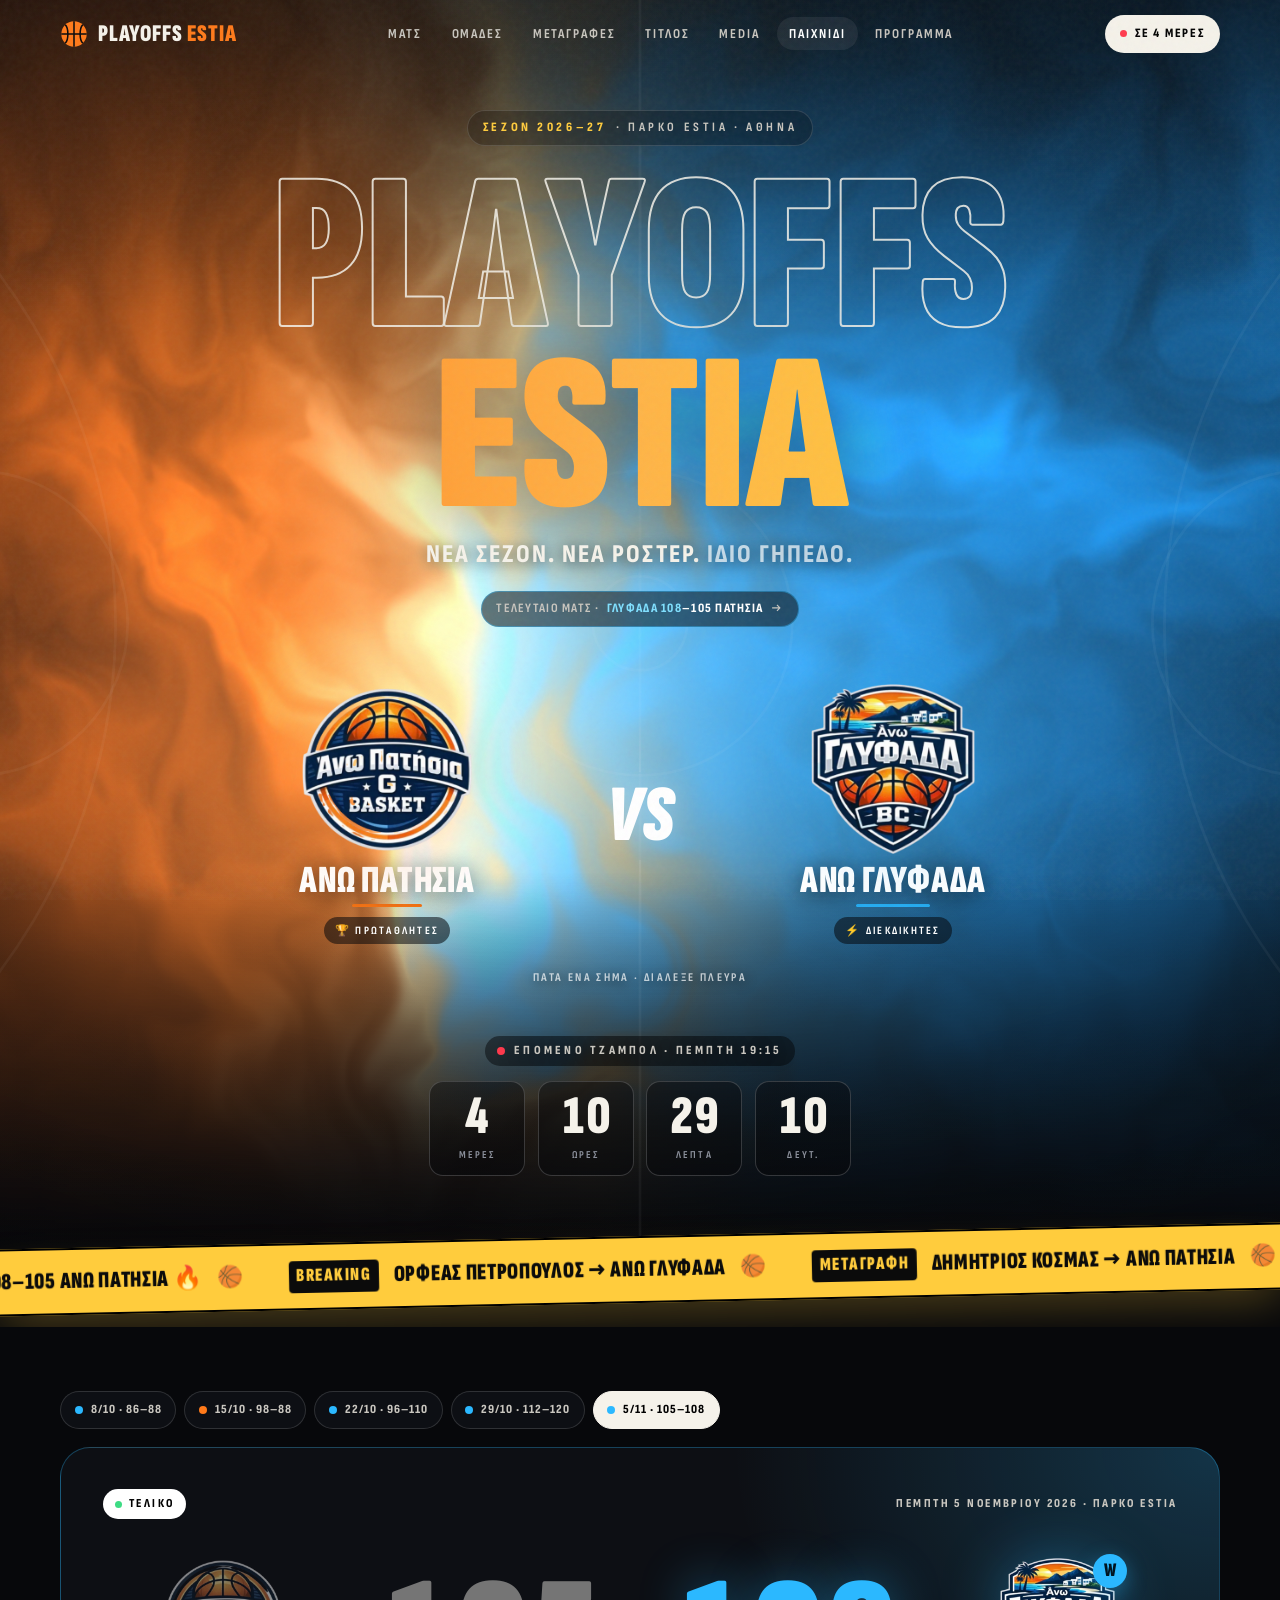
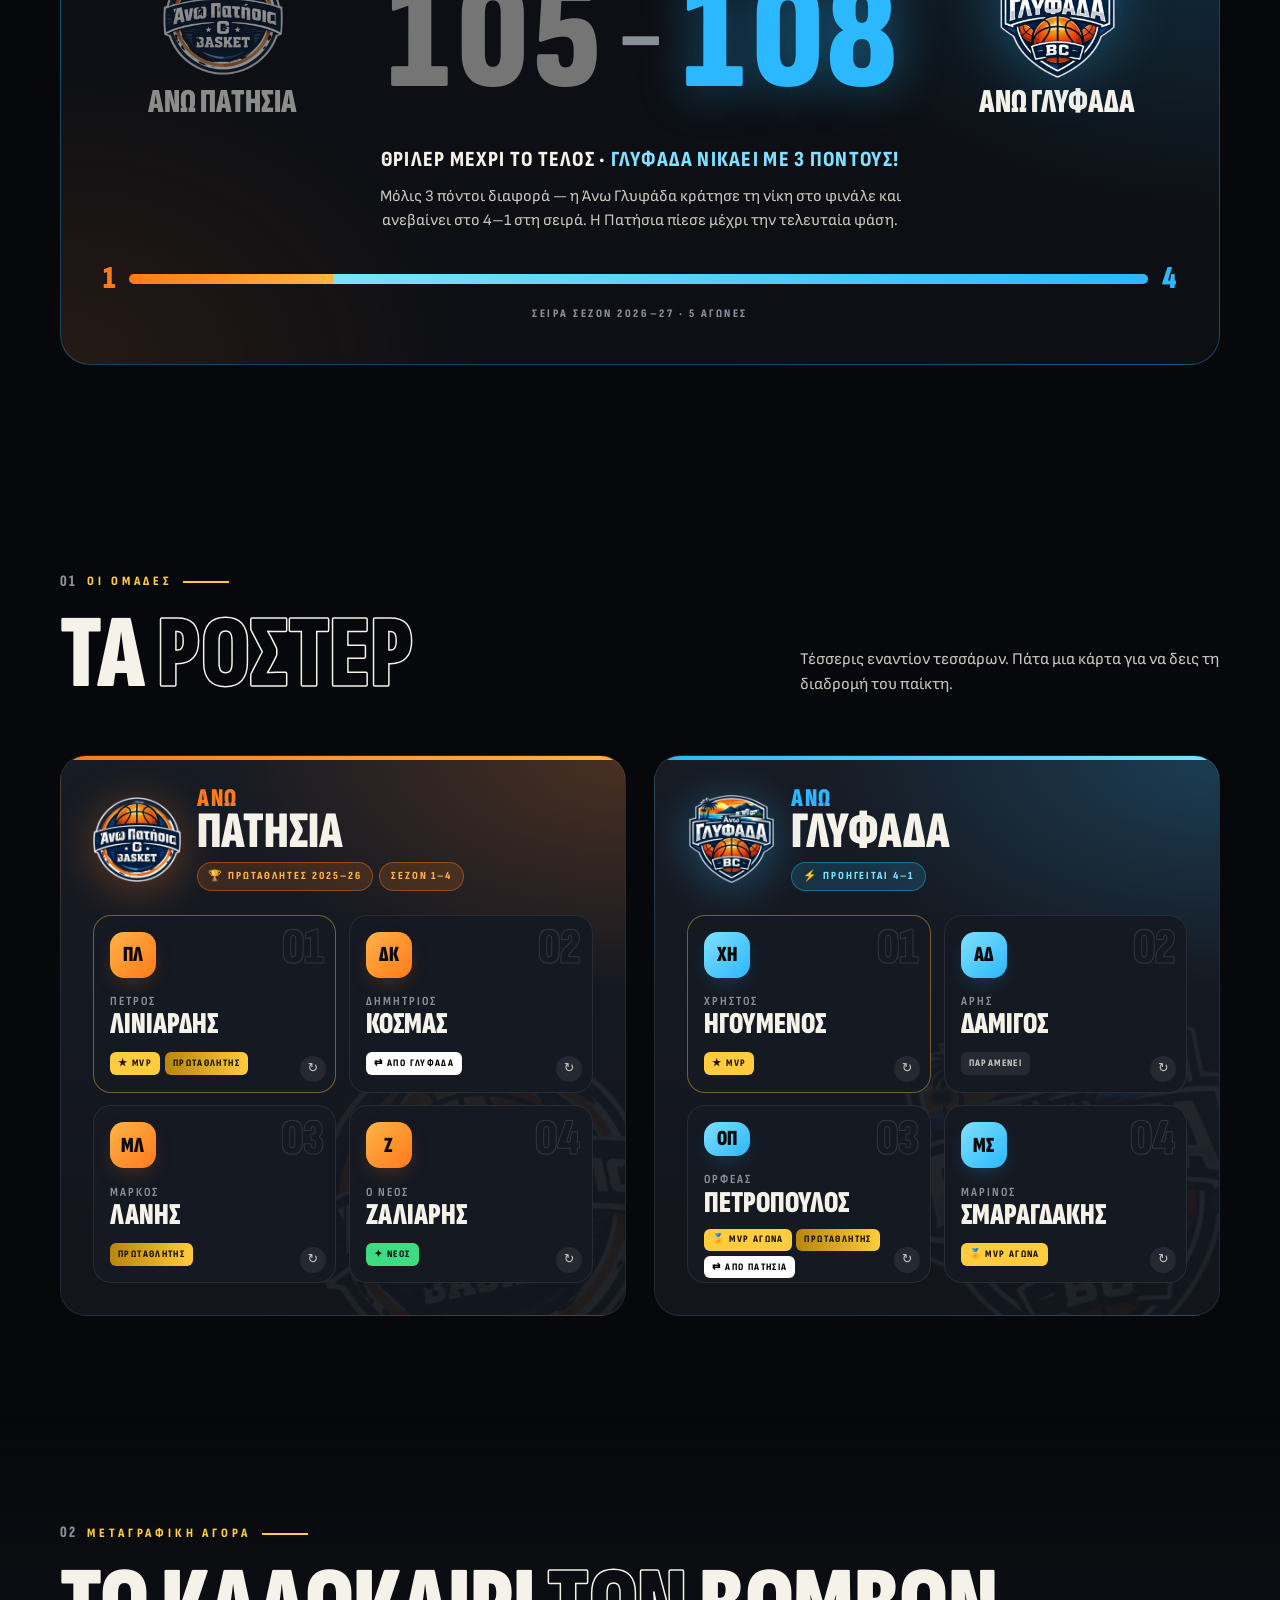
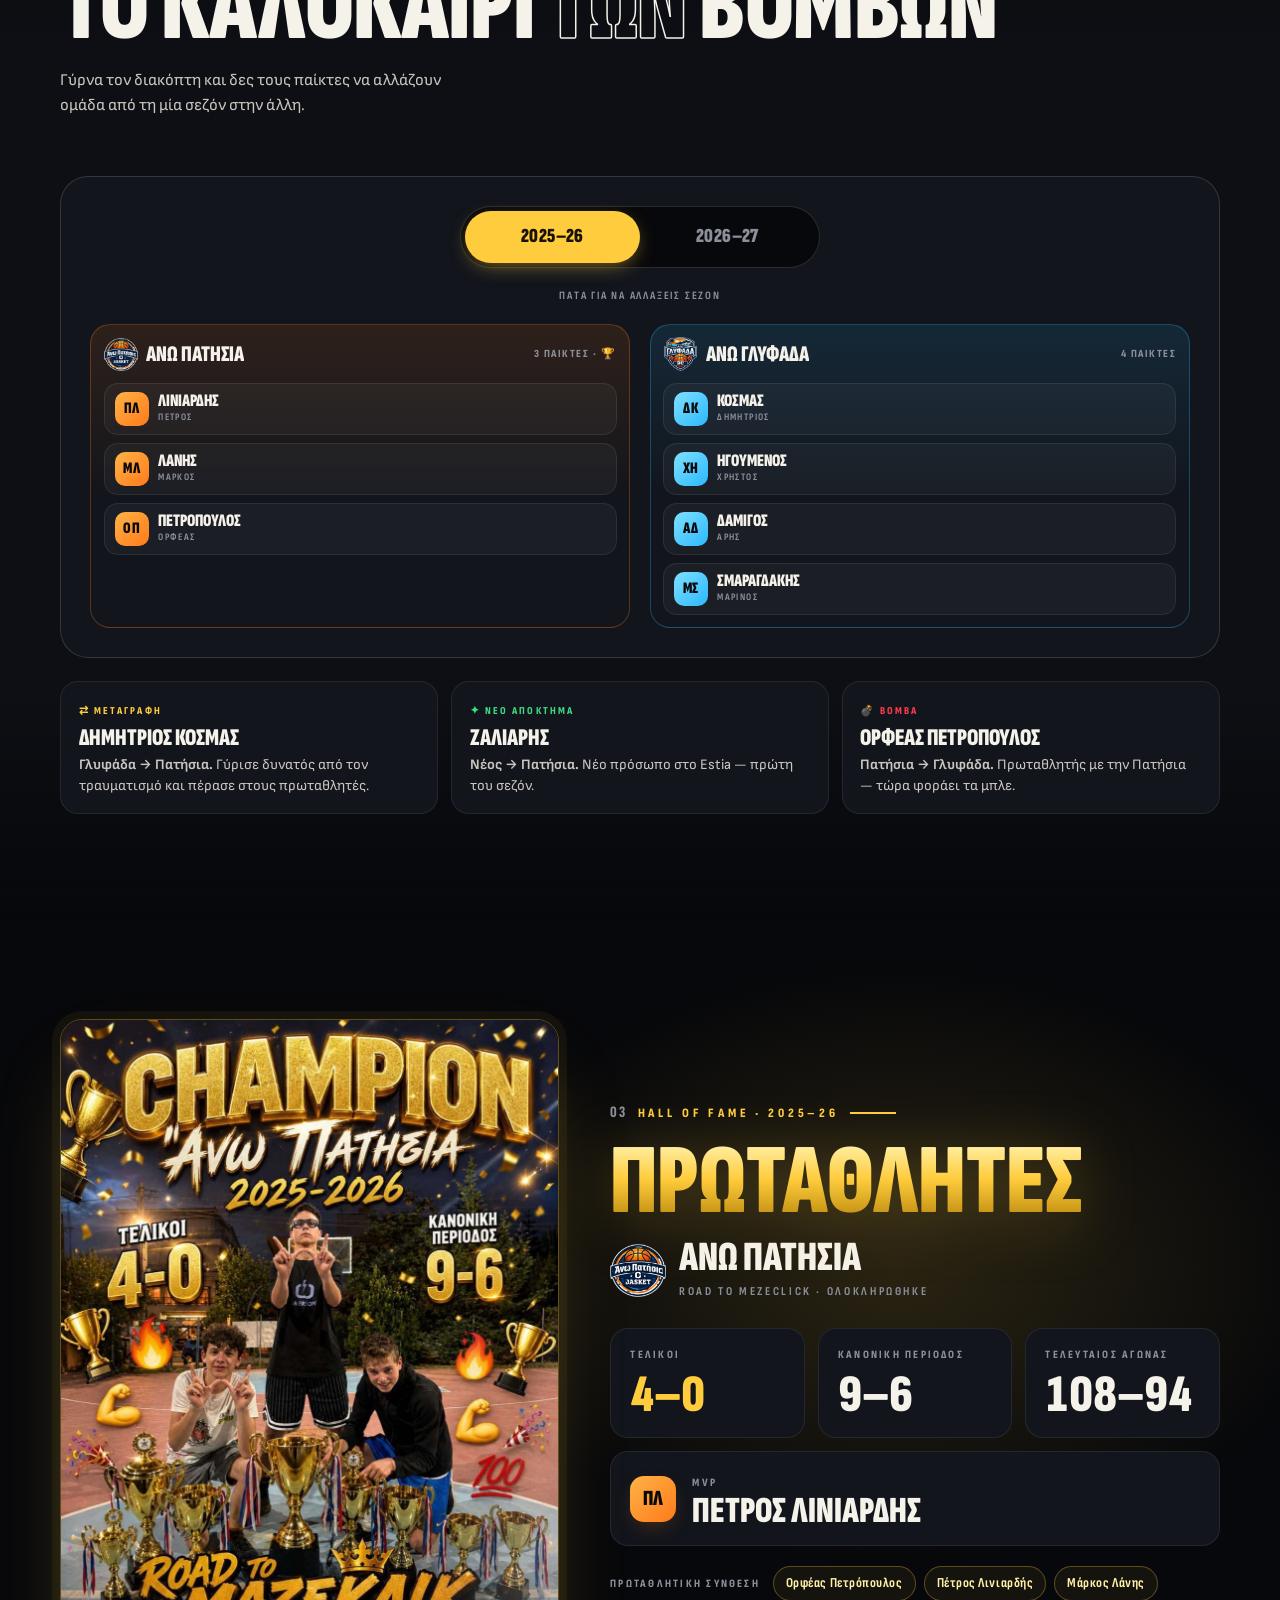
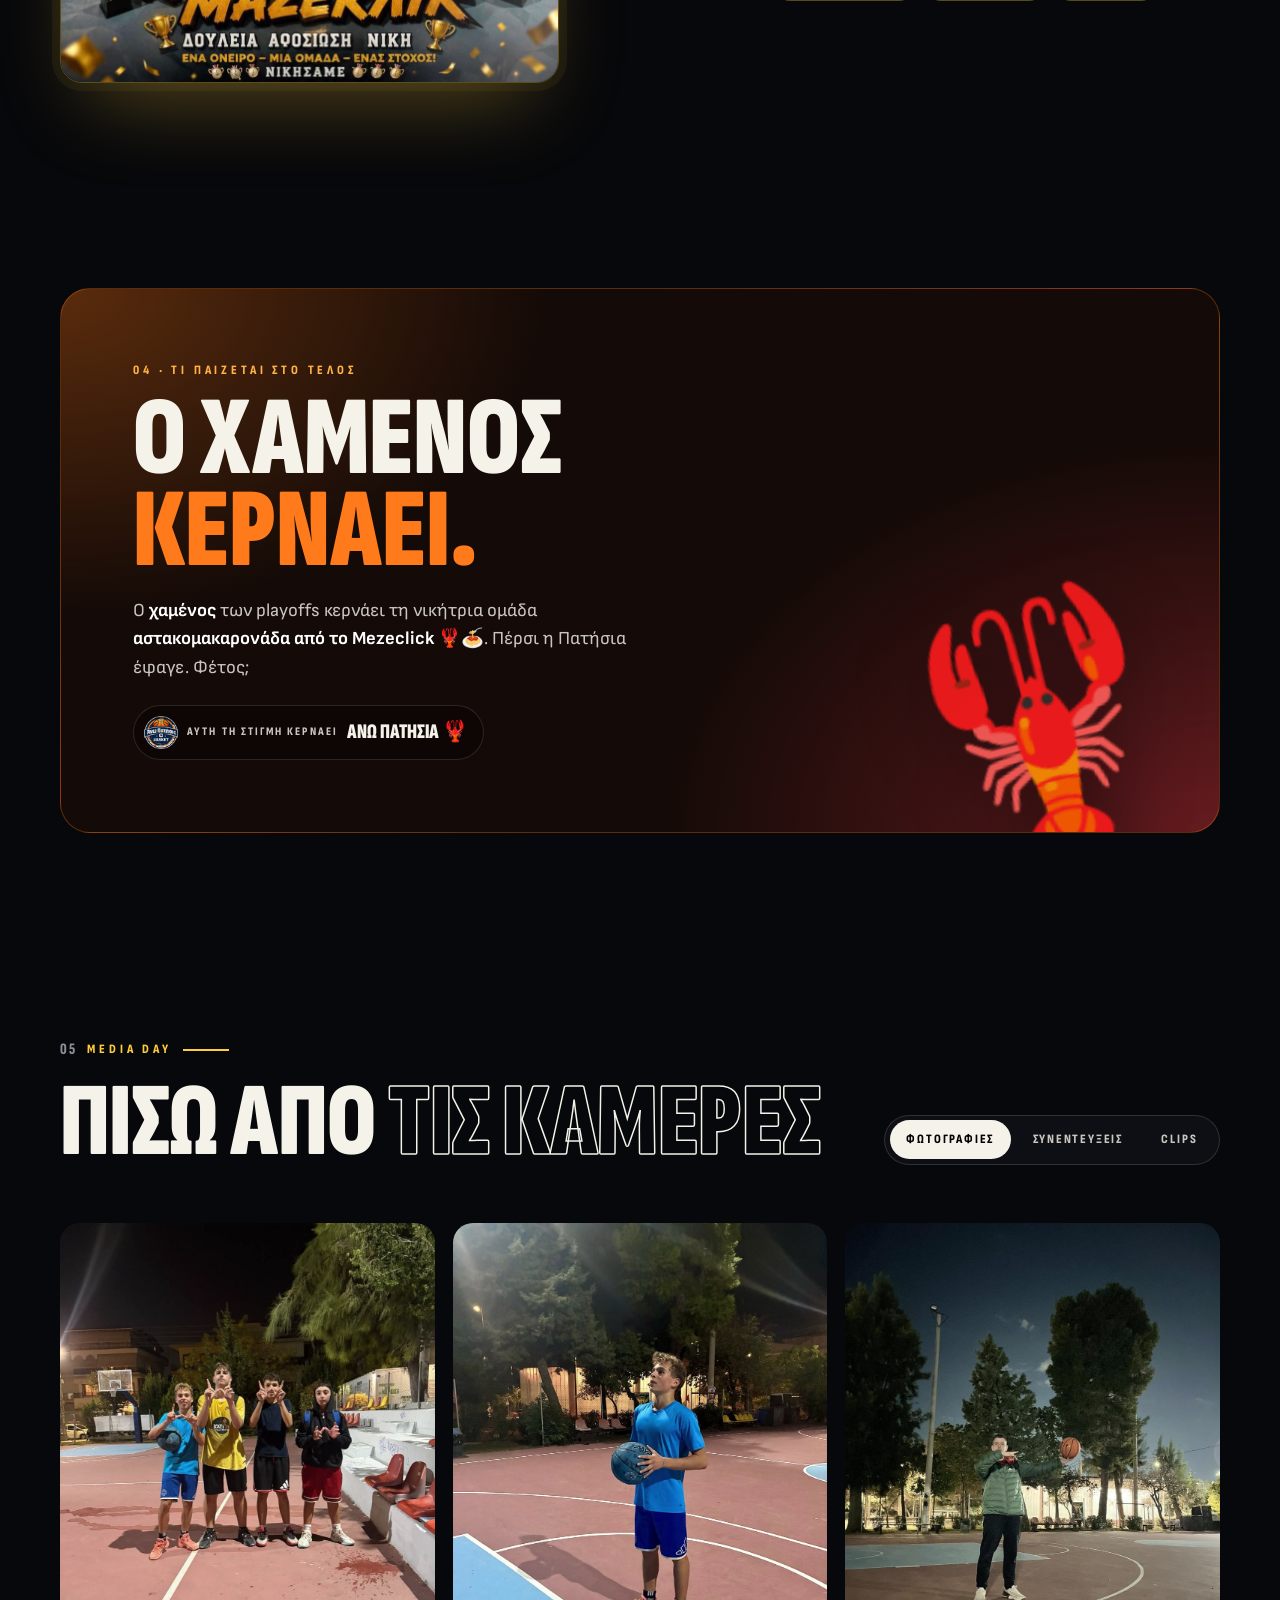
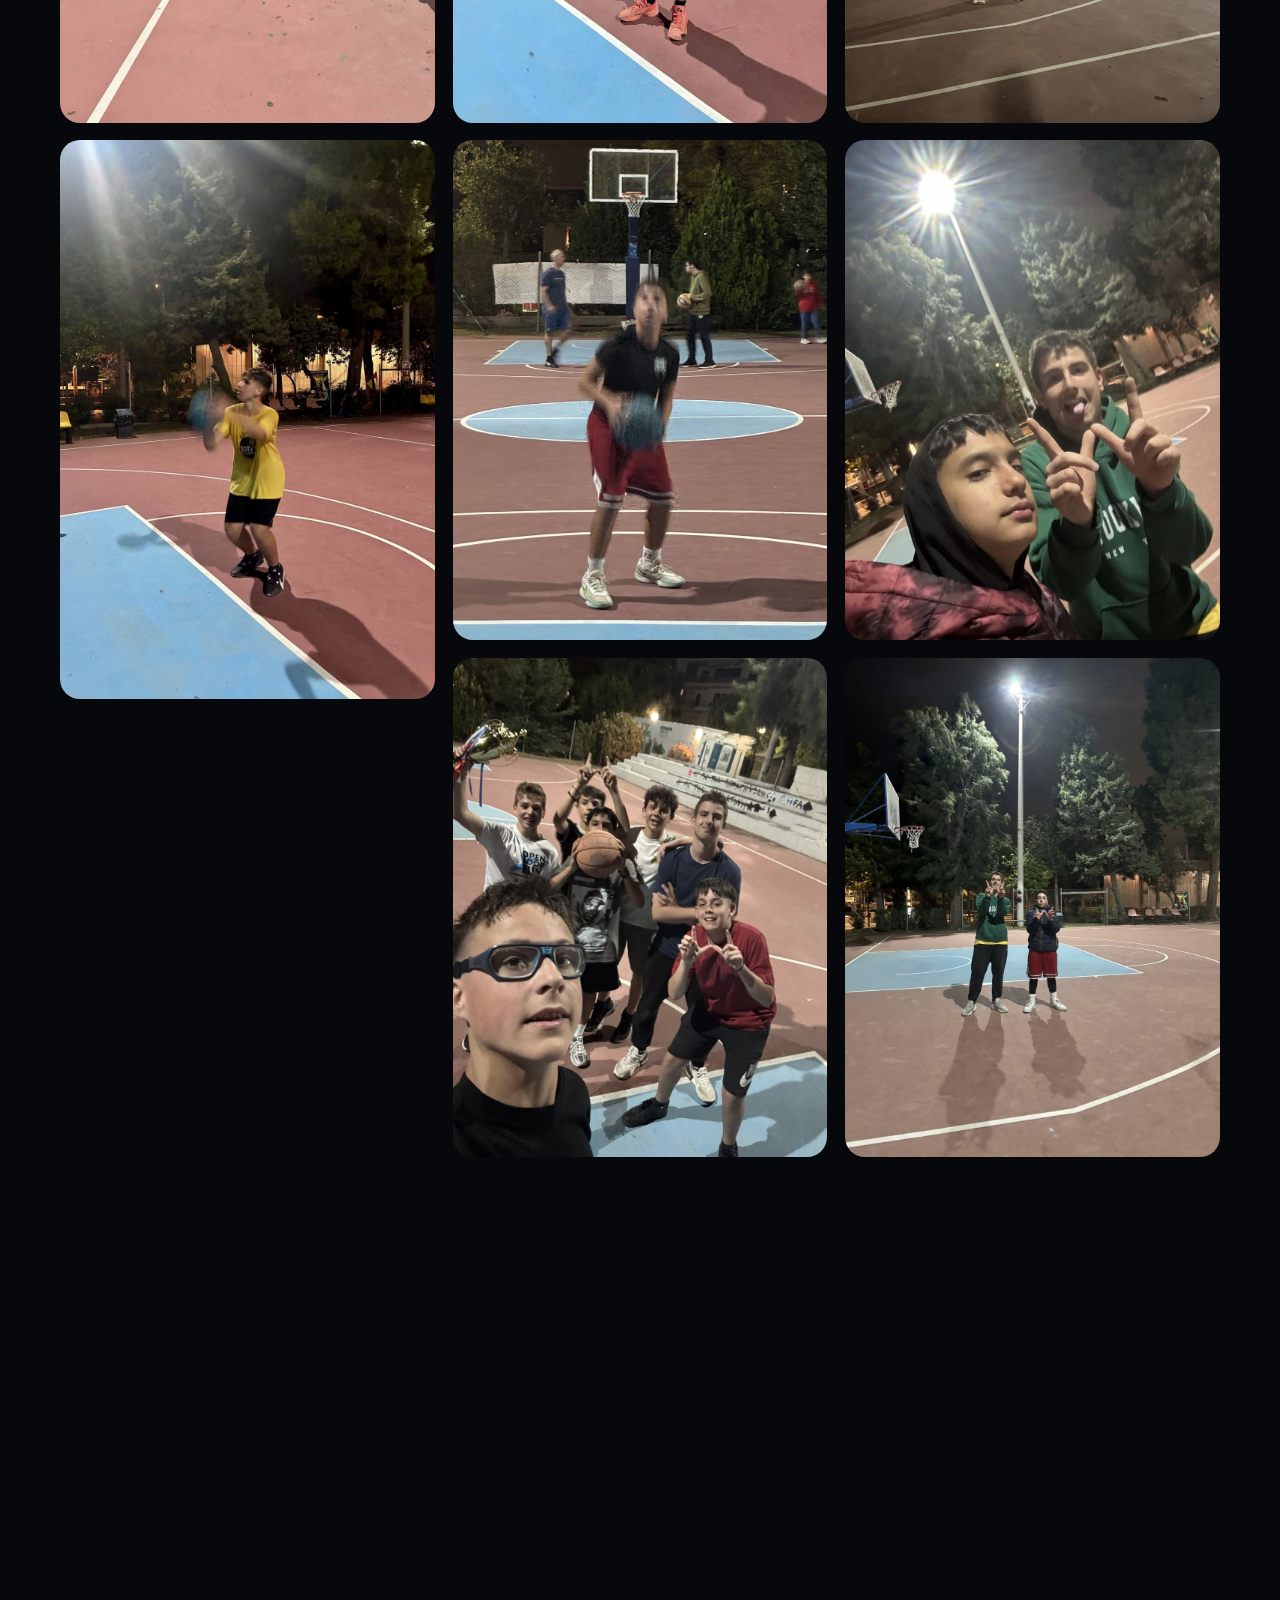
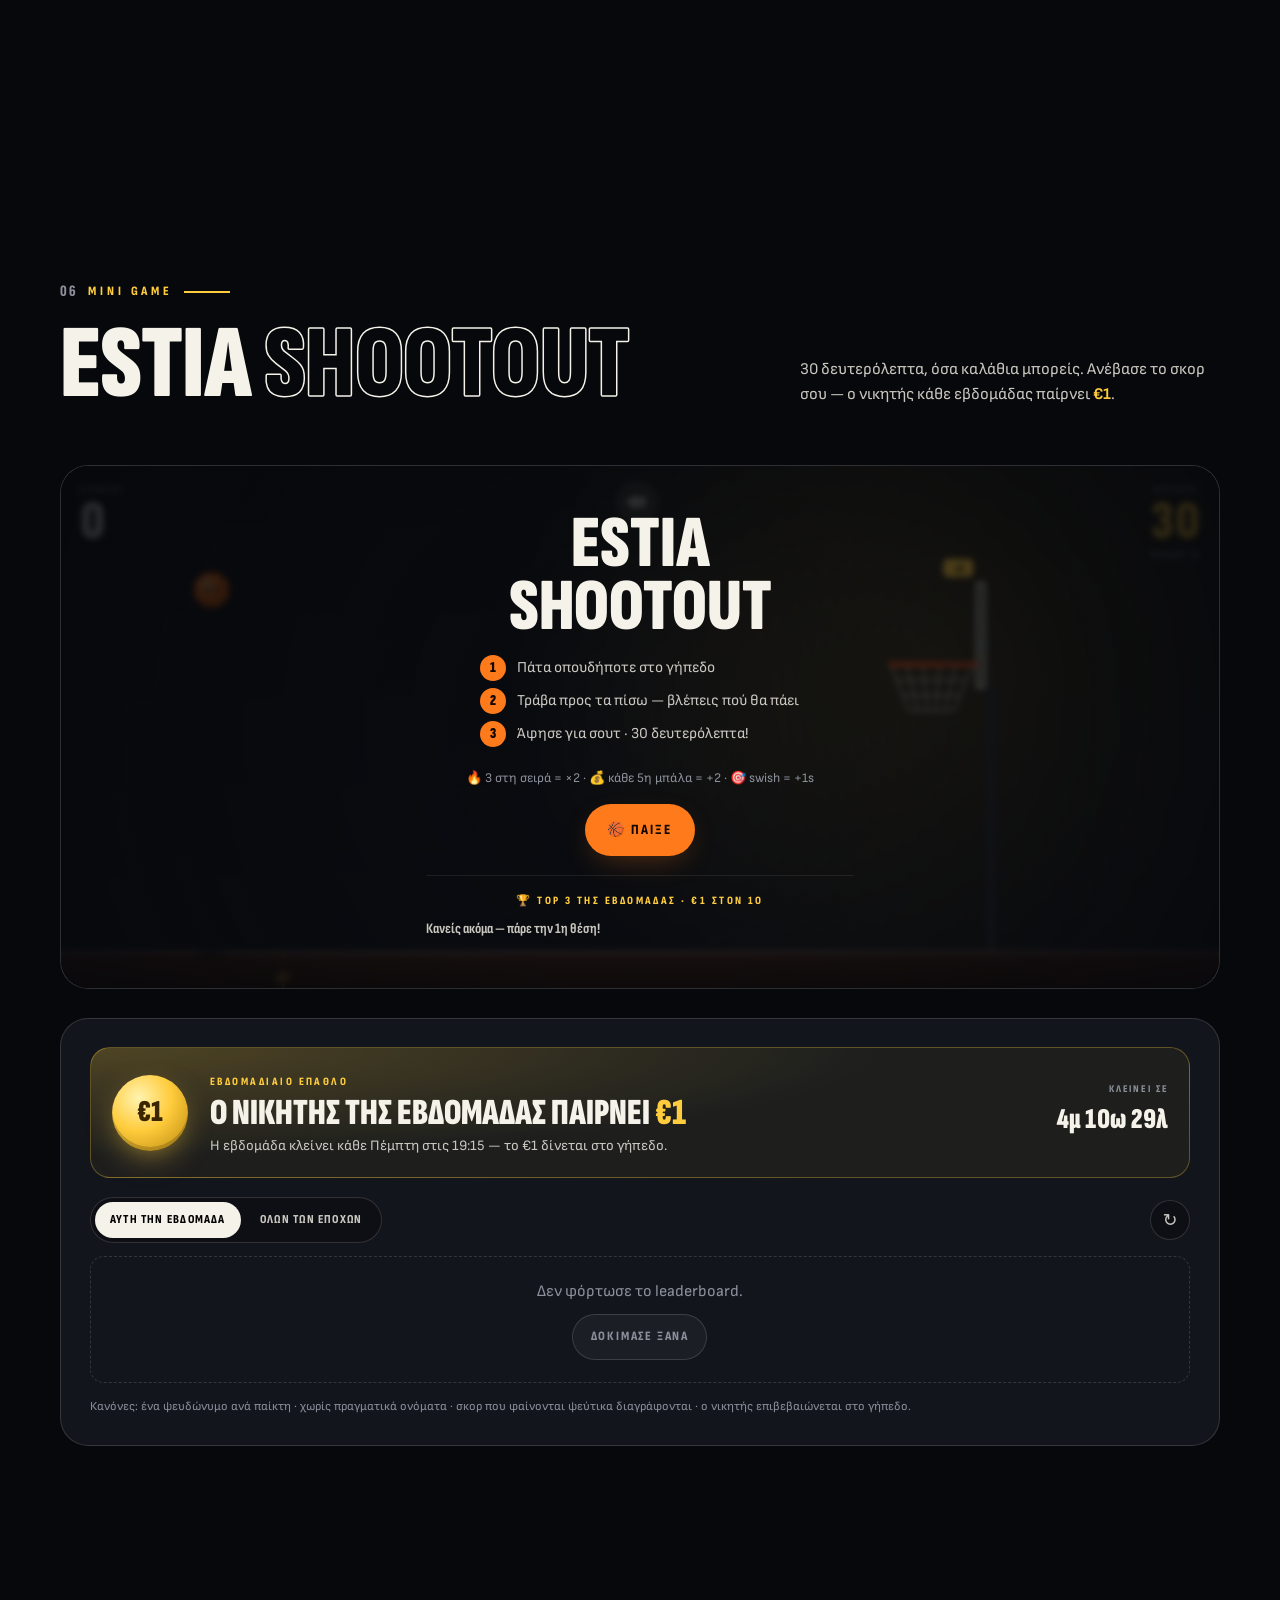
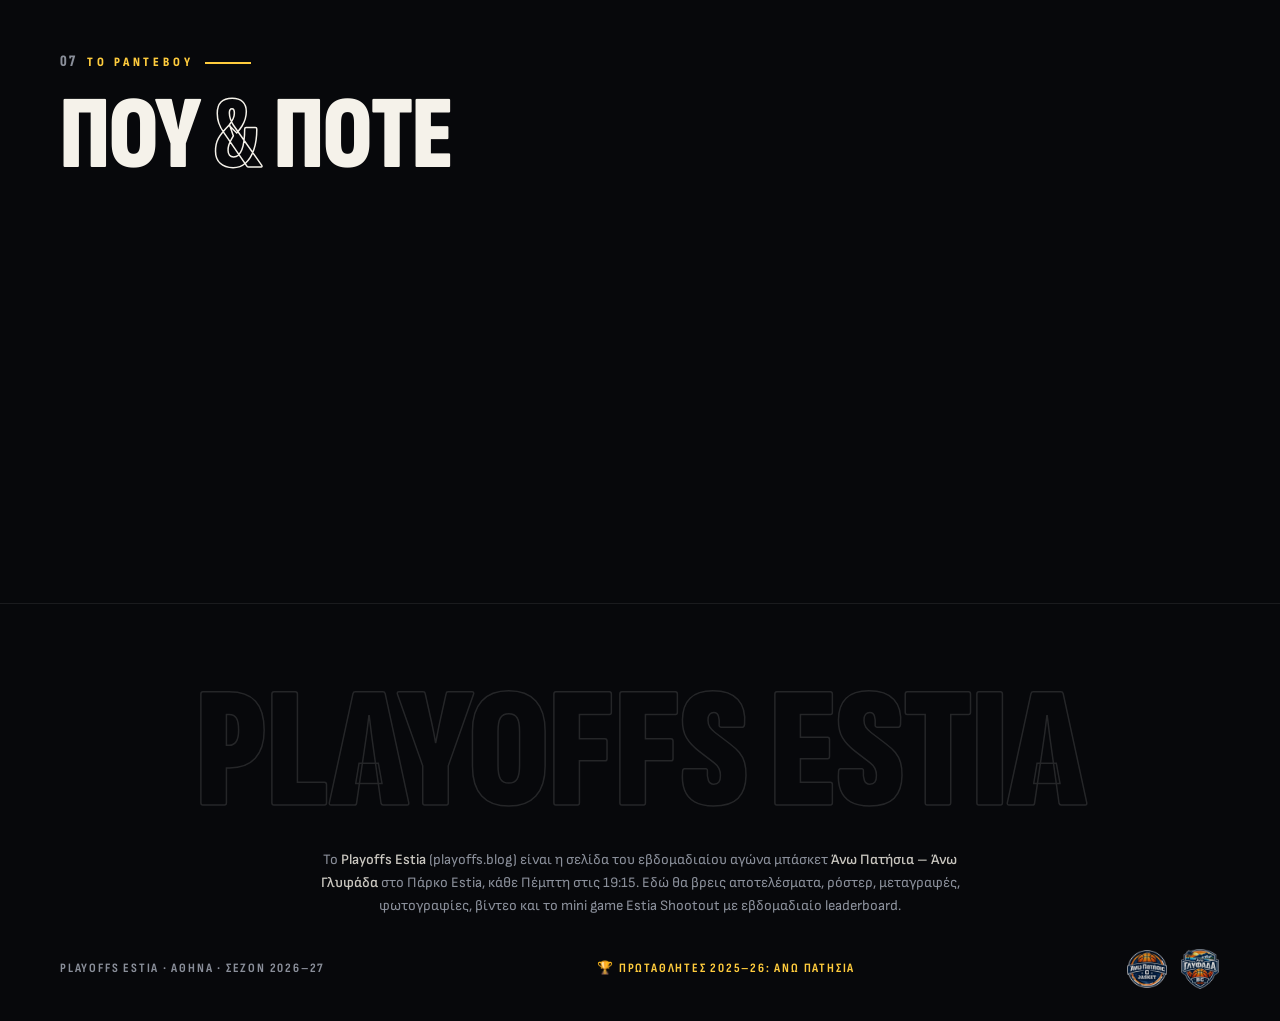
==== commit 9af7926f: "Add 5 Nov result: Γλυφάδα 108–105 Πατήσια Series now 4–1 Γλυφάδα; card, pill, ticker, records and st" ====
--- a/index.html
+++ b/index.html
@@ -1511,6 +1511,11 @@
         date: 'Πέμπτη 29 Οκτωβρίου 2026', short: '29/10', pat: 112, gly: 120, mvp: 'Πετρόπουλος',
         title: 'Ο Ορφέας εκδικείται',
         text: 'Το πιο σκοράτο ματς της σεζόν (232 πόντοι) πήγε στη Γλυφάδα, που ανεβαίνει στο 3–1. MVP ο Ορφέας Πετρόπουλος — απέναντι στην πρώην ομάδα του.'
+      },
+      {
+        date: 'Πέμπτη 5 Νοεμβρίου 2026', short: '5/11', pat: 105, gly: 108,
+        title: 'Θρίλερ μέχρι το τέλος',
+        text: 'Μόλις 3 πόντοι διαφορά — η Άνω Γλυφάδα κράτησε τη νίκη στο φινάλε και ανεβαίνει στο 4–1 στη σειρά. Η Πατήσια πίεσε μέχρι την τελευταία φάση.'
       }
     ];
 
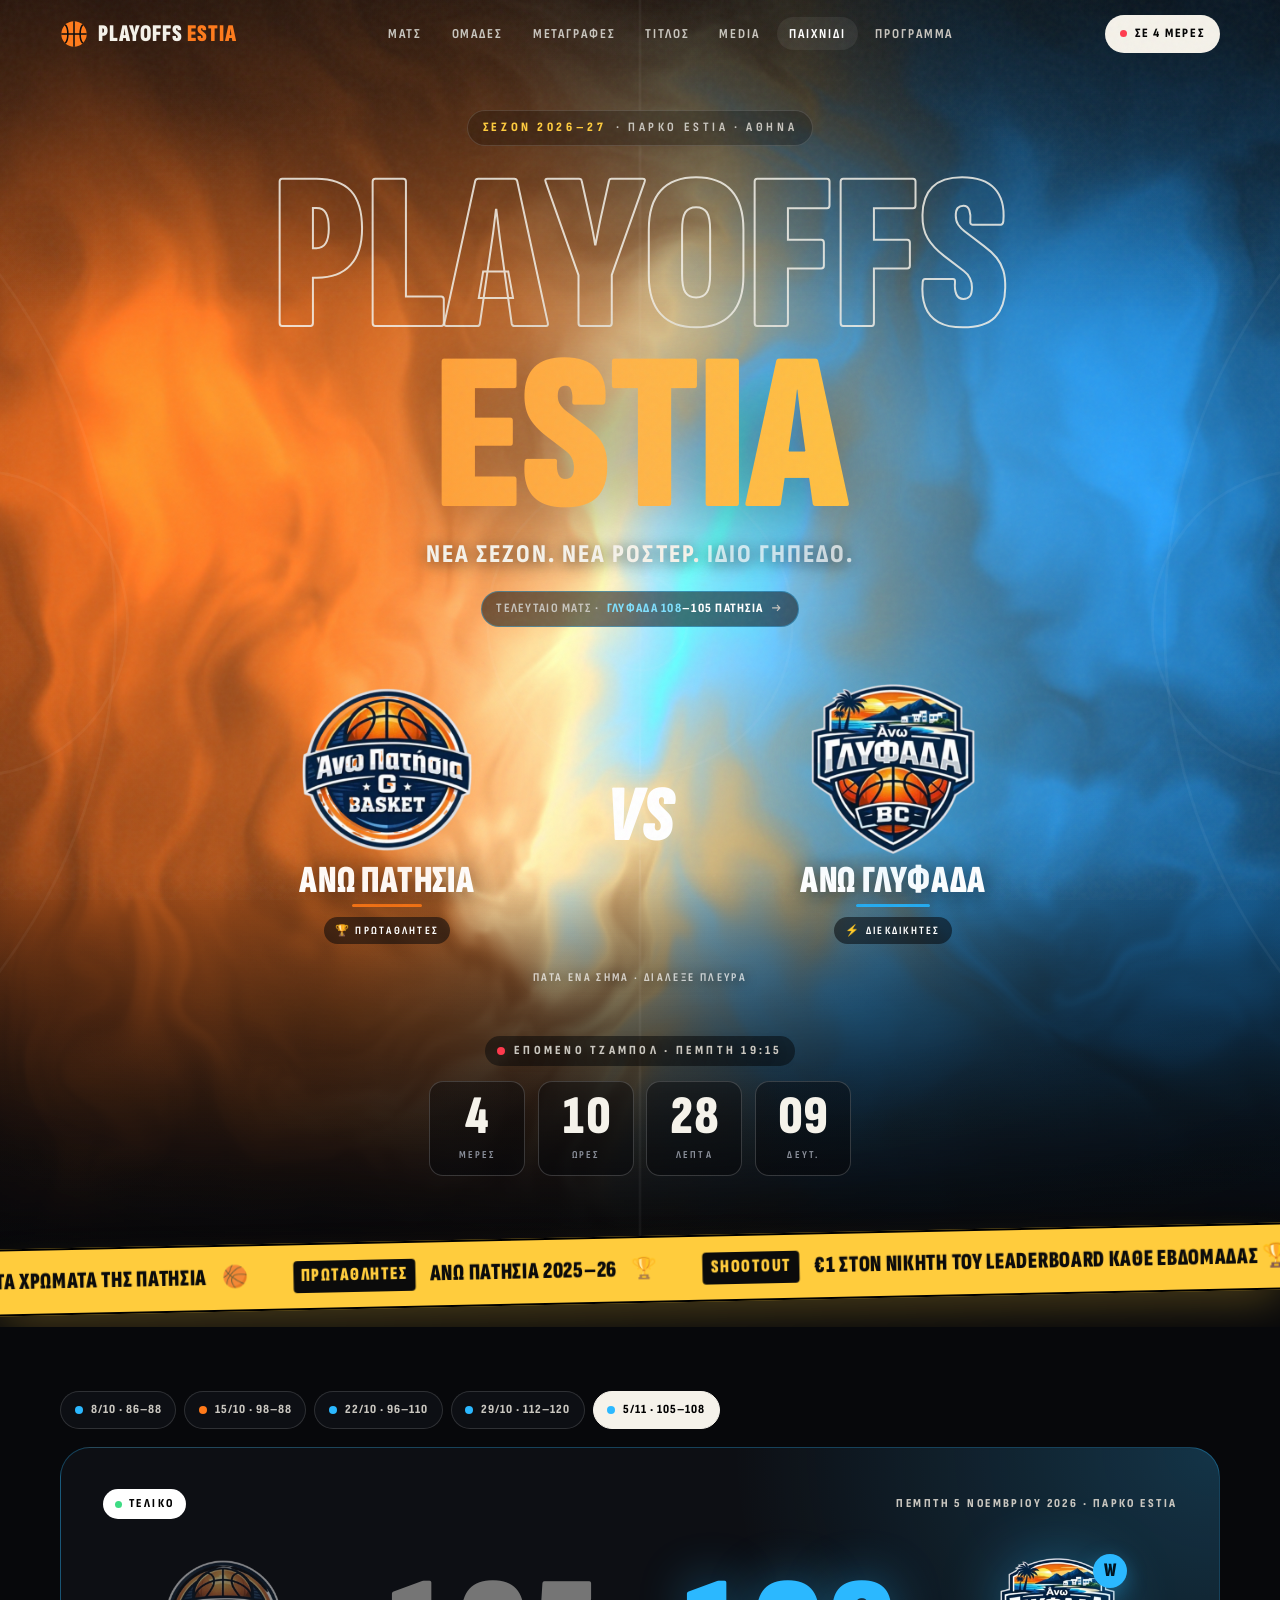
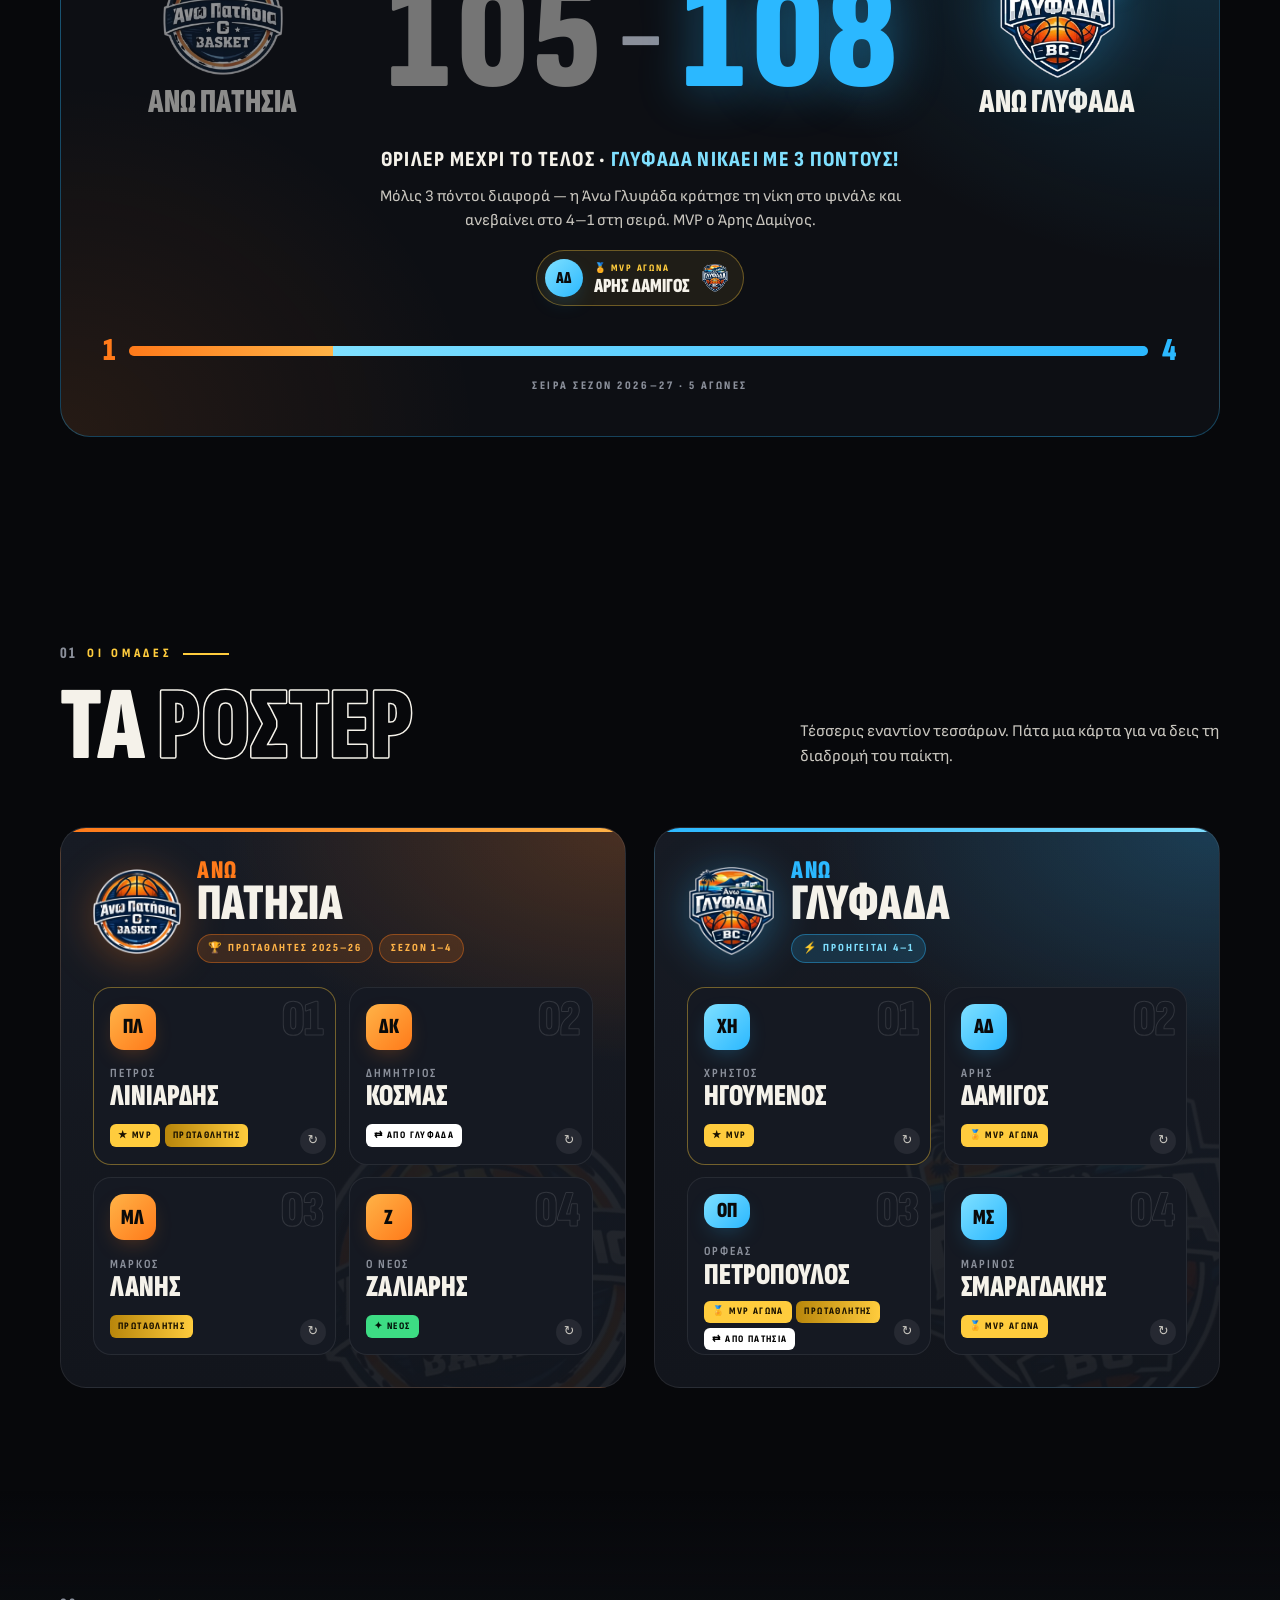
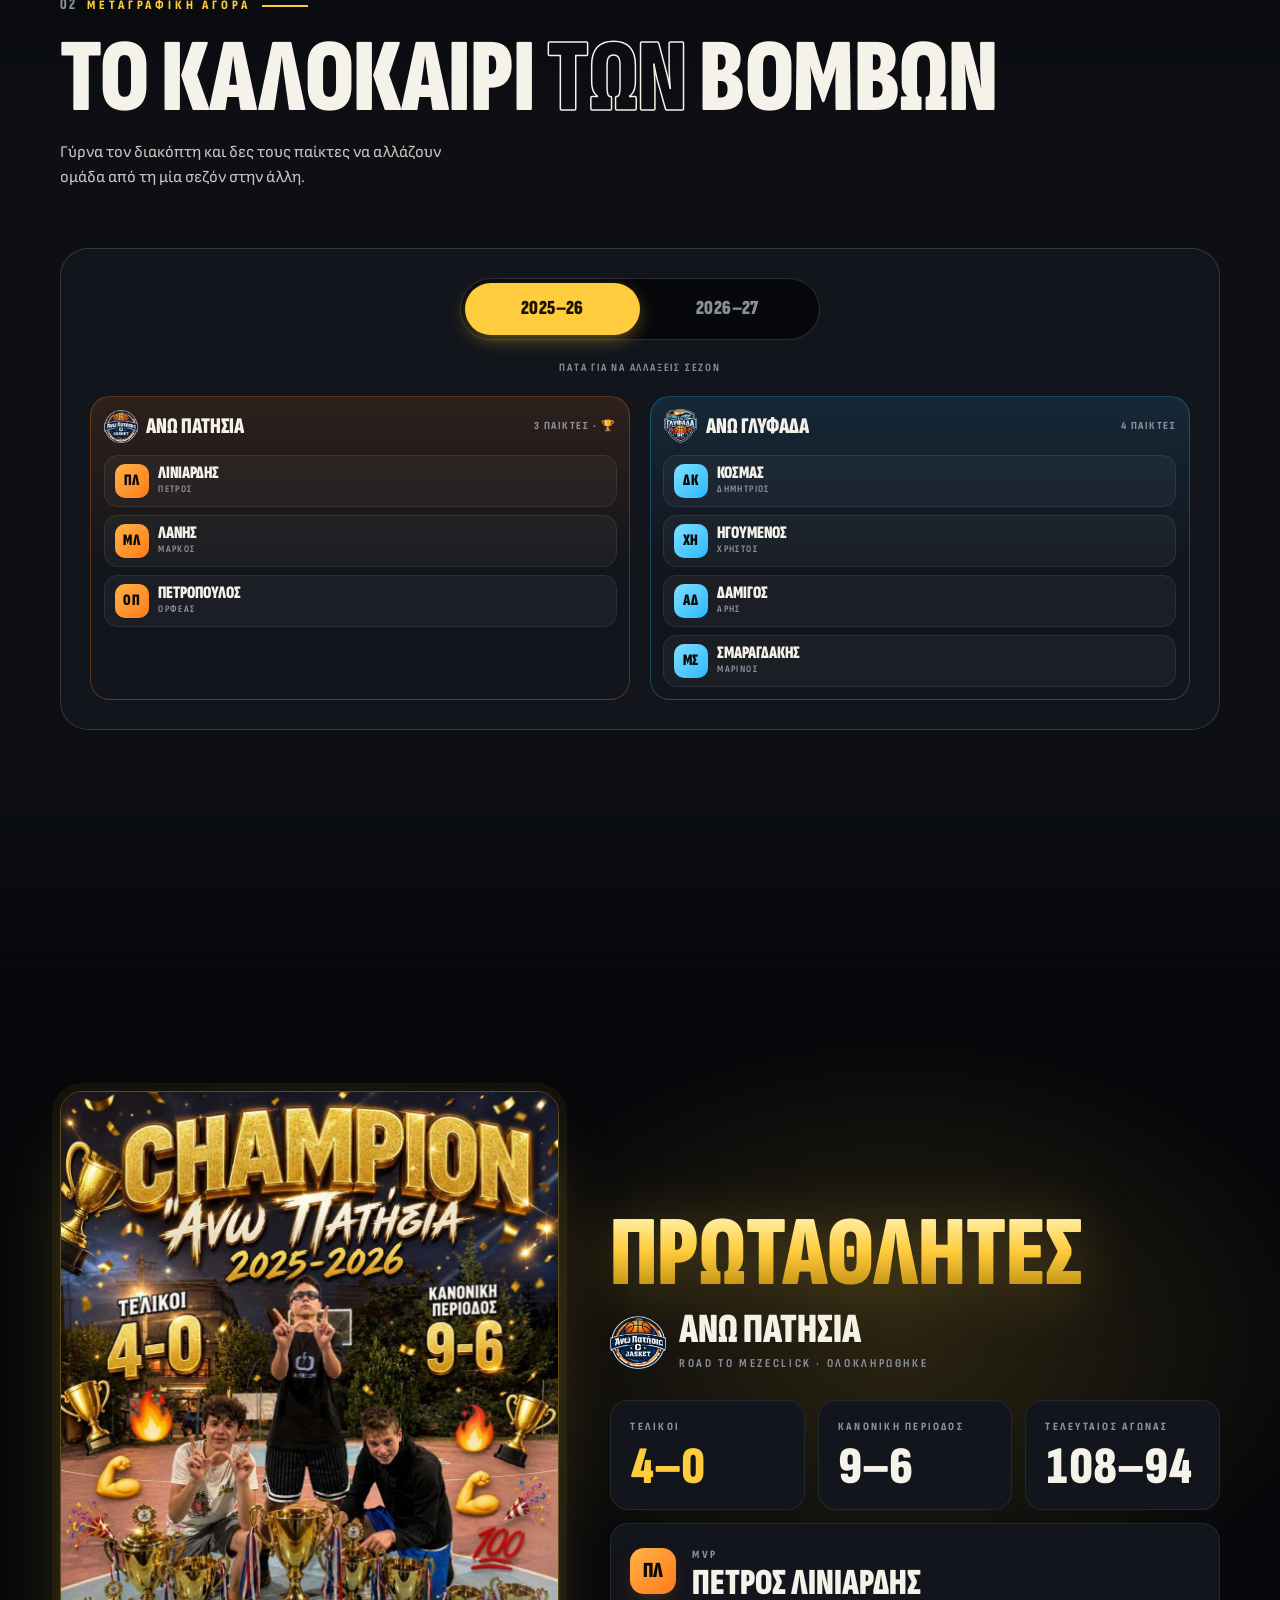
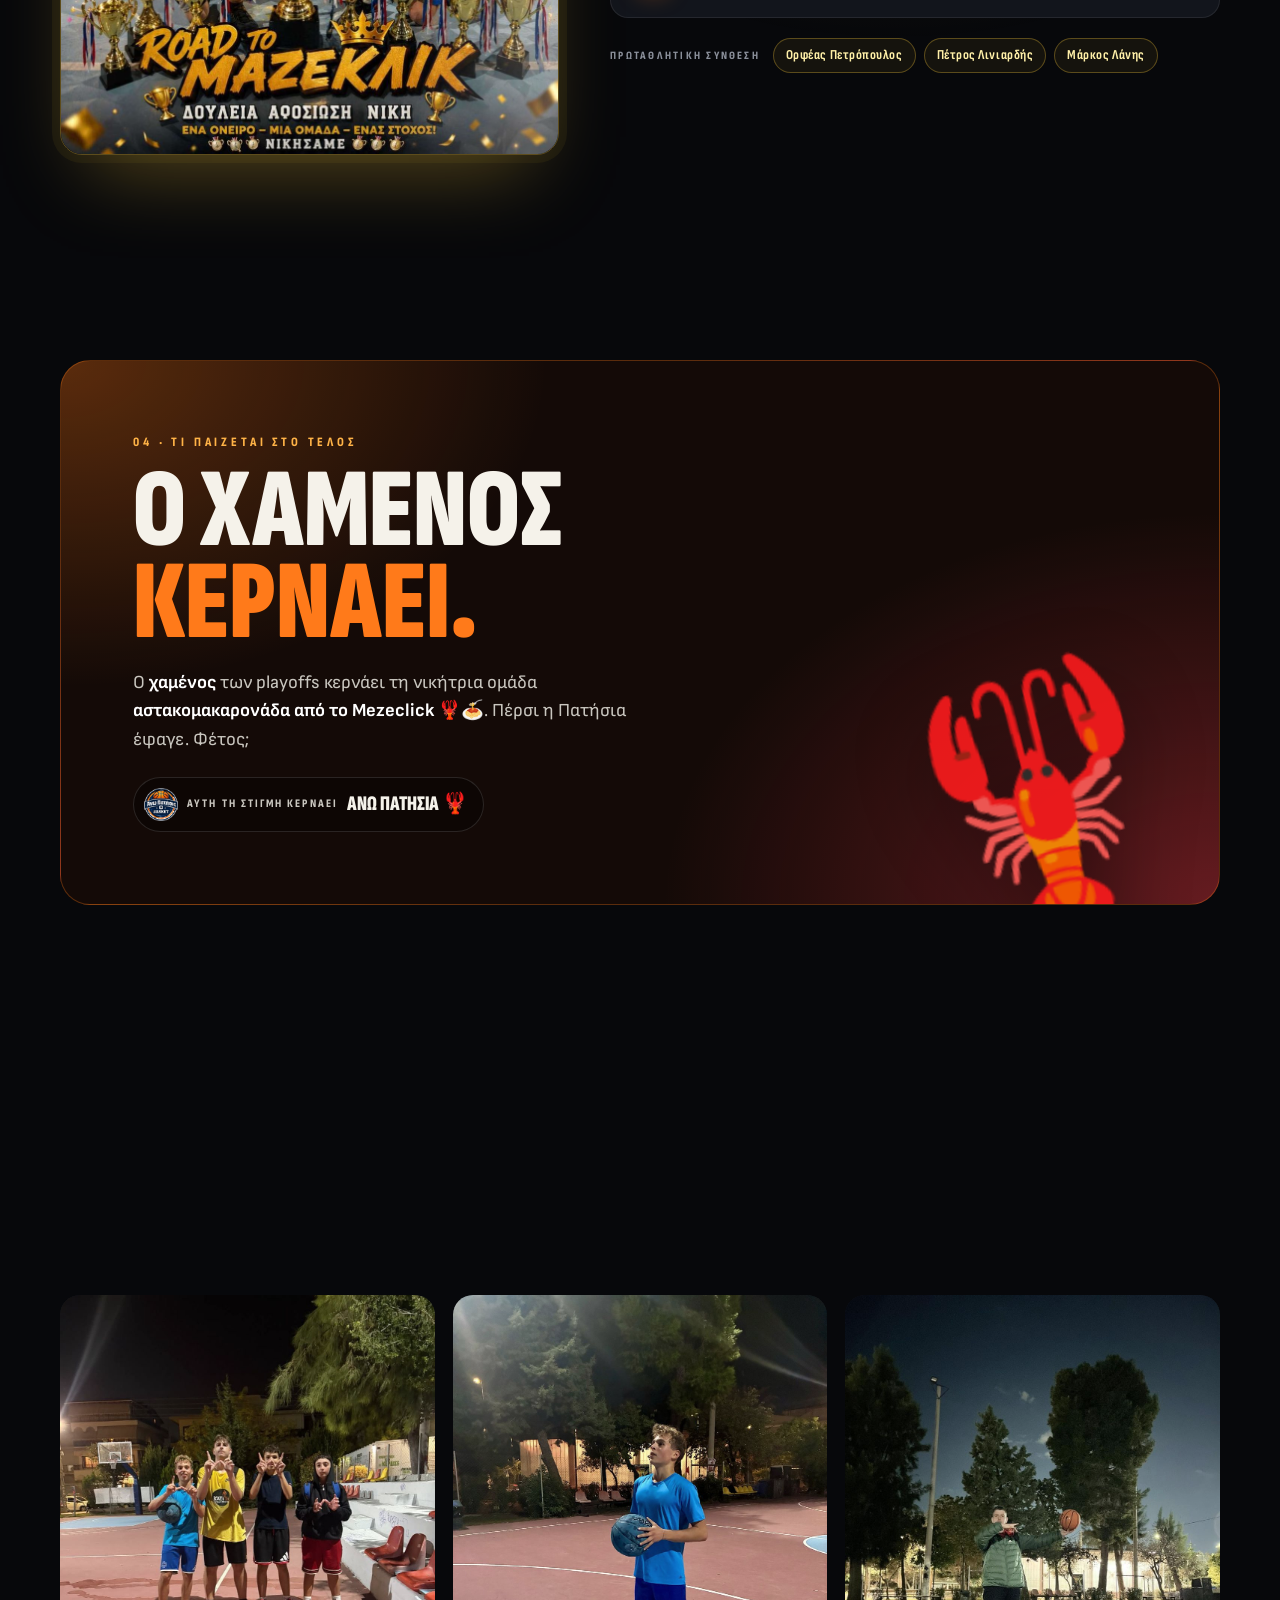
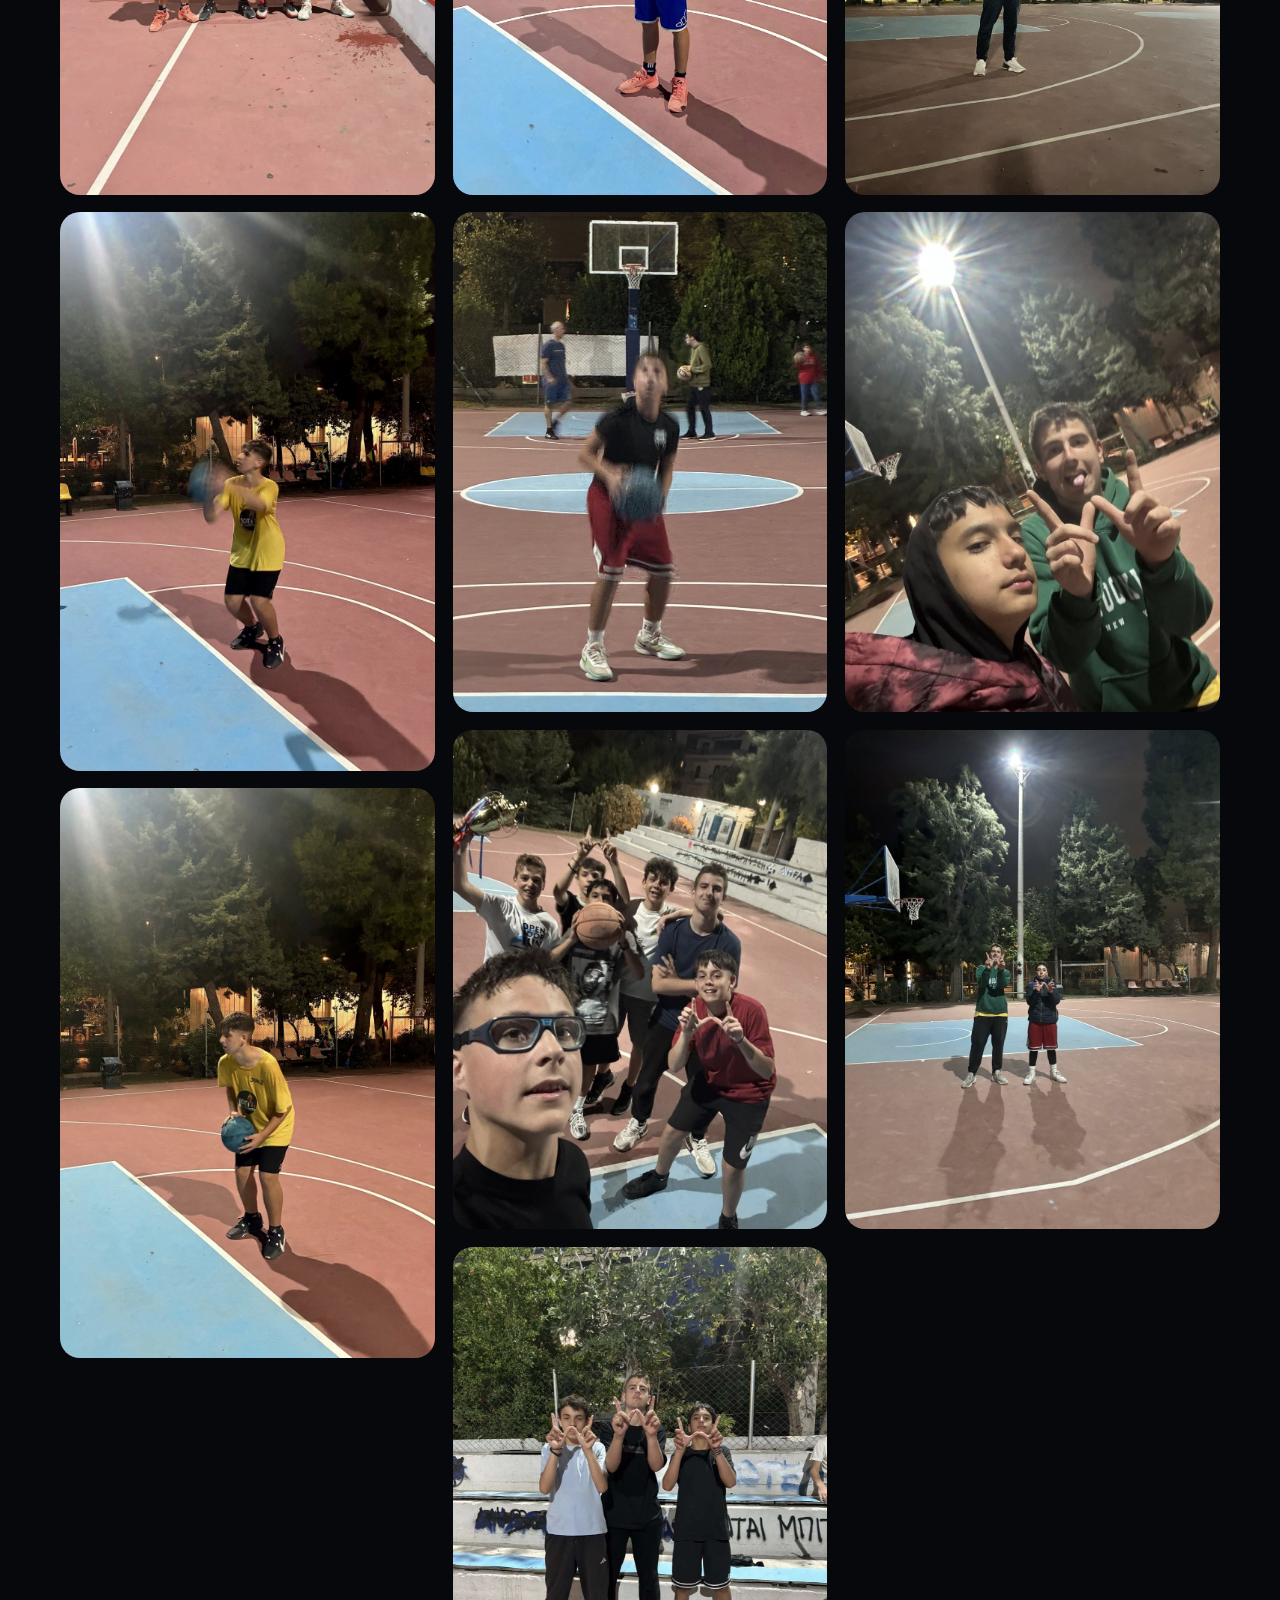
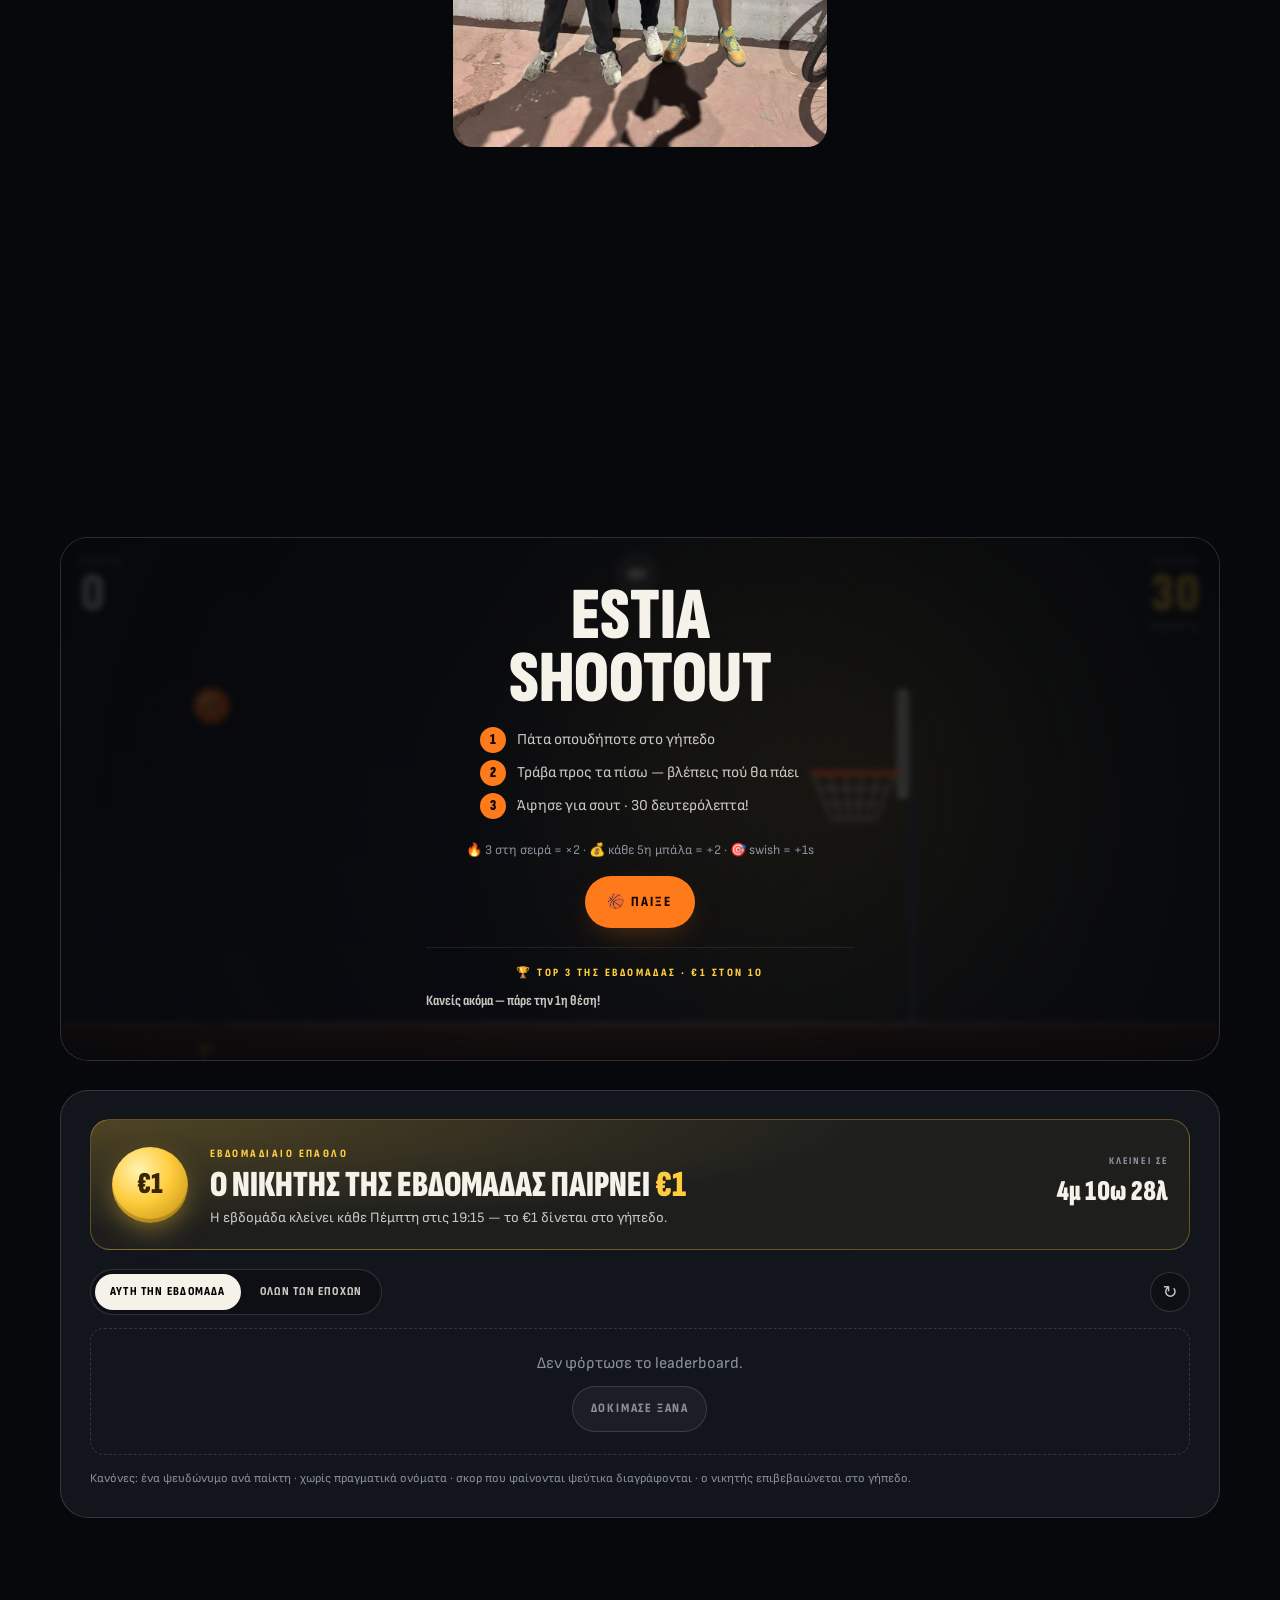
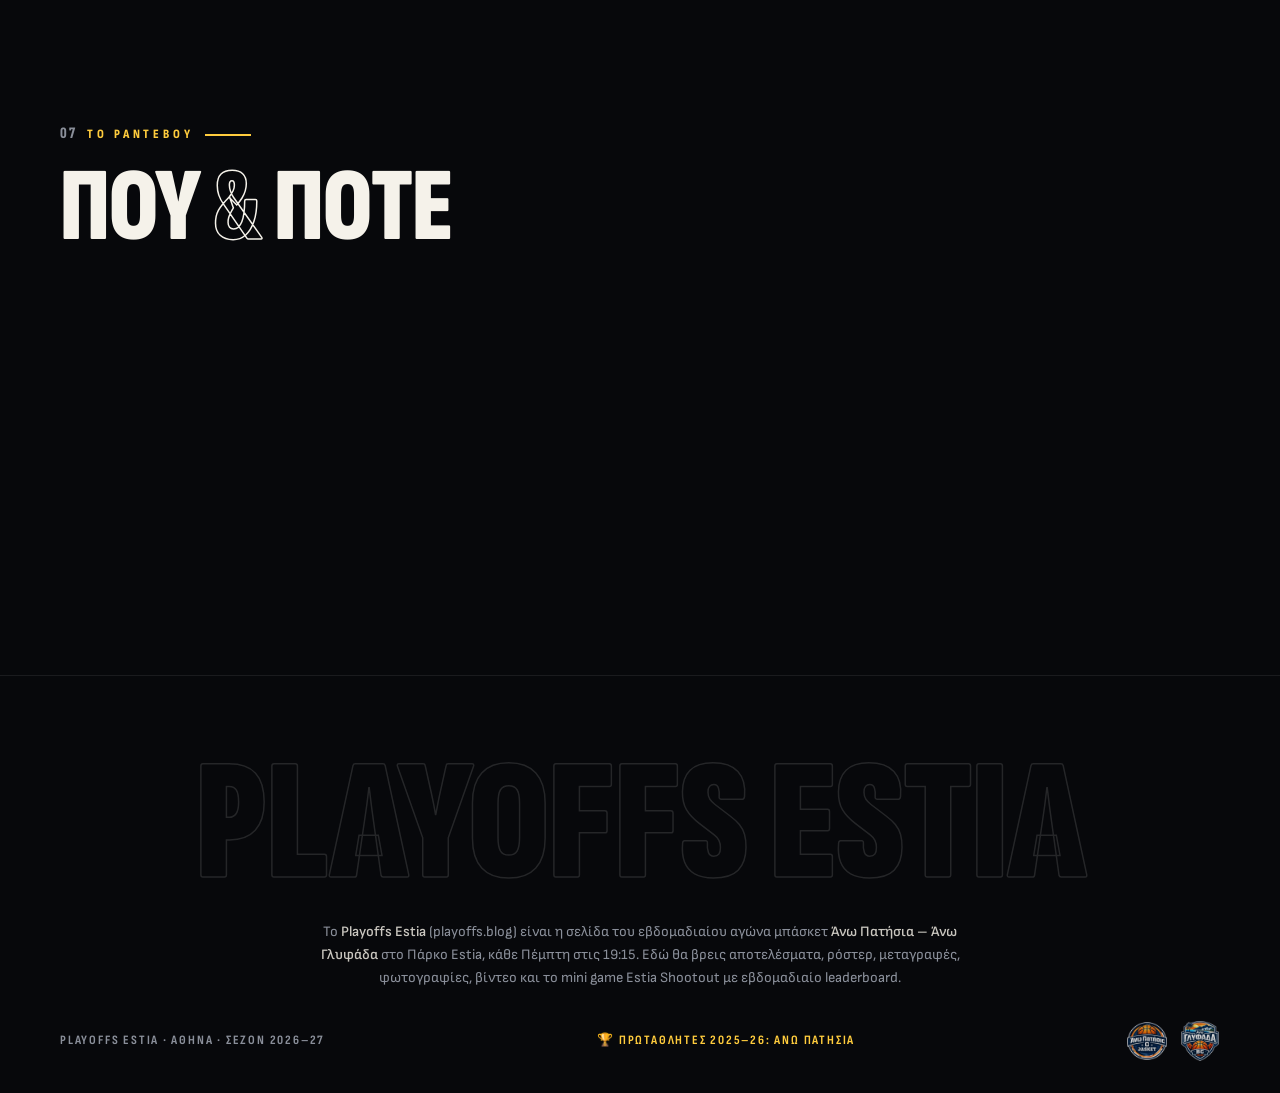
==== commit dd9abf18: "5 Nov: MVP Άρης Δαμίγος Co-Authored-By: Claude Opus 5.5 <noreply@anthropic.com> Claude-Session: http" ====
--- a/index.html
+++ b/index.html
@@ -1513,9 +1513,9 @@
         text: 'Το πιο σκοράτο ματς της σεζόν (232 πόντοι) πήγε στη Γλυφάδα, που ανεβαίνει στο 3–1. MVP ο Ορφέας Πετρόπουλος — απέναντι στην πρώην ομάδα του.'
       },
       {
-        date: 'Πέμπτη 5 Νοεμβρίου 2026', short: '5/11', pat: 105, gly: 108,
+        date: 'Πέμπτη 5 Νοεμβρίου 2026', short: '5/11', pat: 105, gly: 108, mvp: 'Δαμίγος',
         title: 'Θρίλερ μέχρι το τέλος',
-        text: 'Μόλις 3 πόντοι διαφορά — η Άνω Γλυφάδα κράτησε τη νίκη στο φινάλε και ανεβαίνει στο 4–1 στη σειρά. Η Πατήσια πίεσε μέχρι την τελευταία φάση.'
+        text: 'Μόλις 3 πόντοι διαφορά — η Άνω Γλυφάδα κράτησε τη νίκη στο φινάλε και ανεβαίνει στο 4–1 στη σειρά. MVP ο Άρης Δαμίγος.'
       }
     ];
 
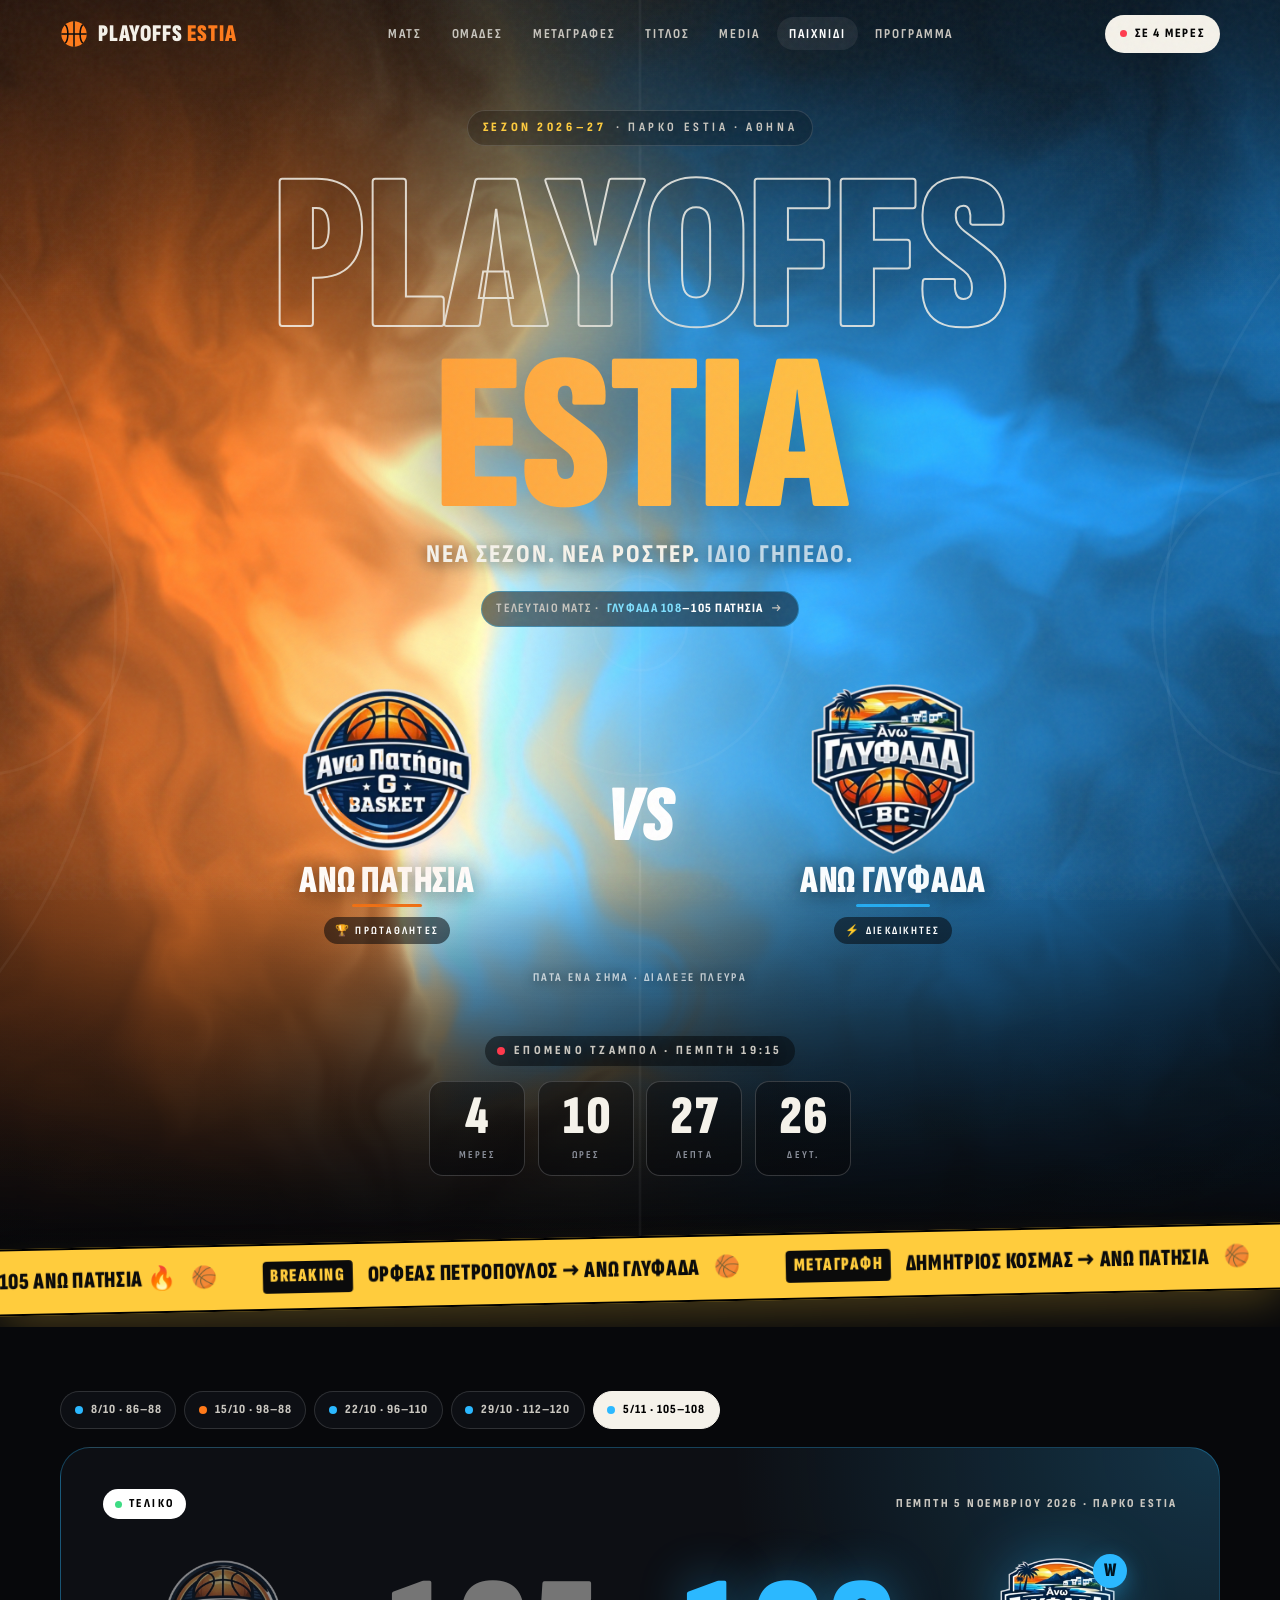
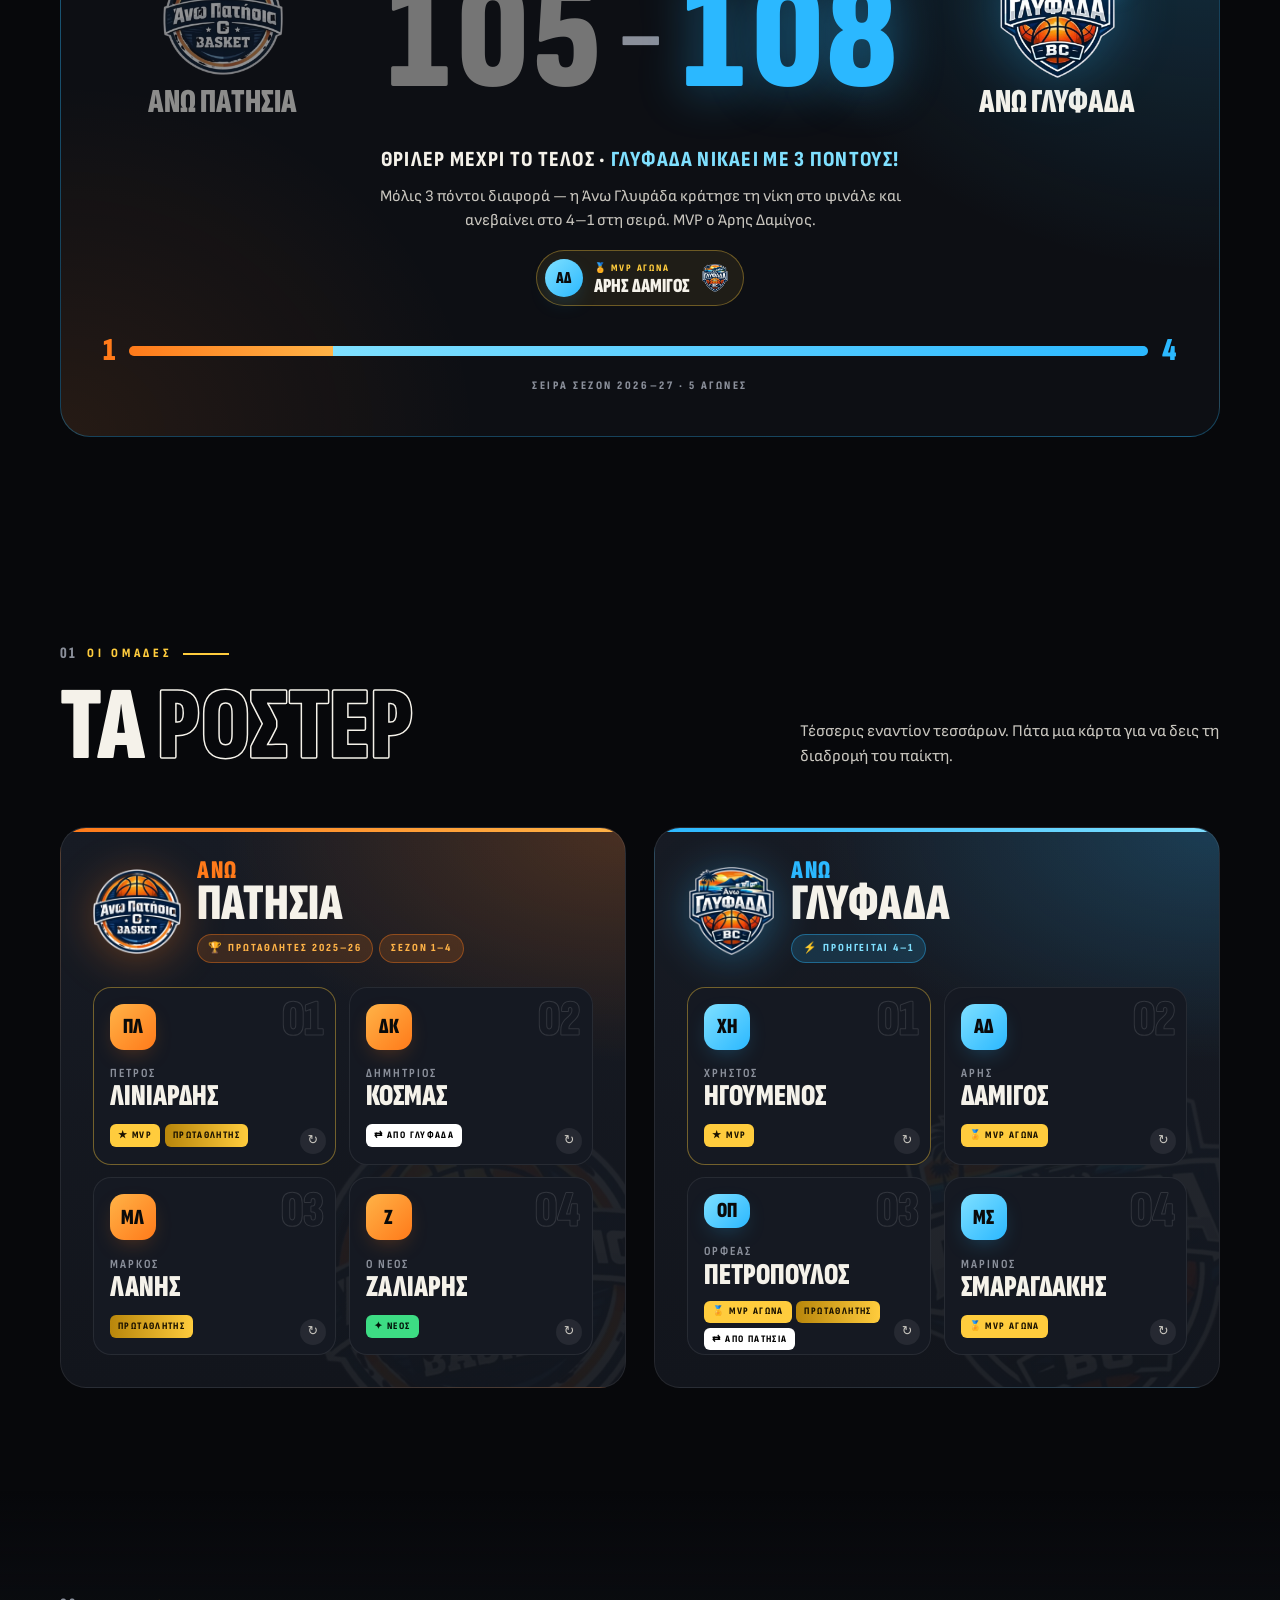
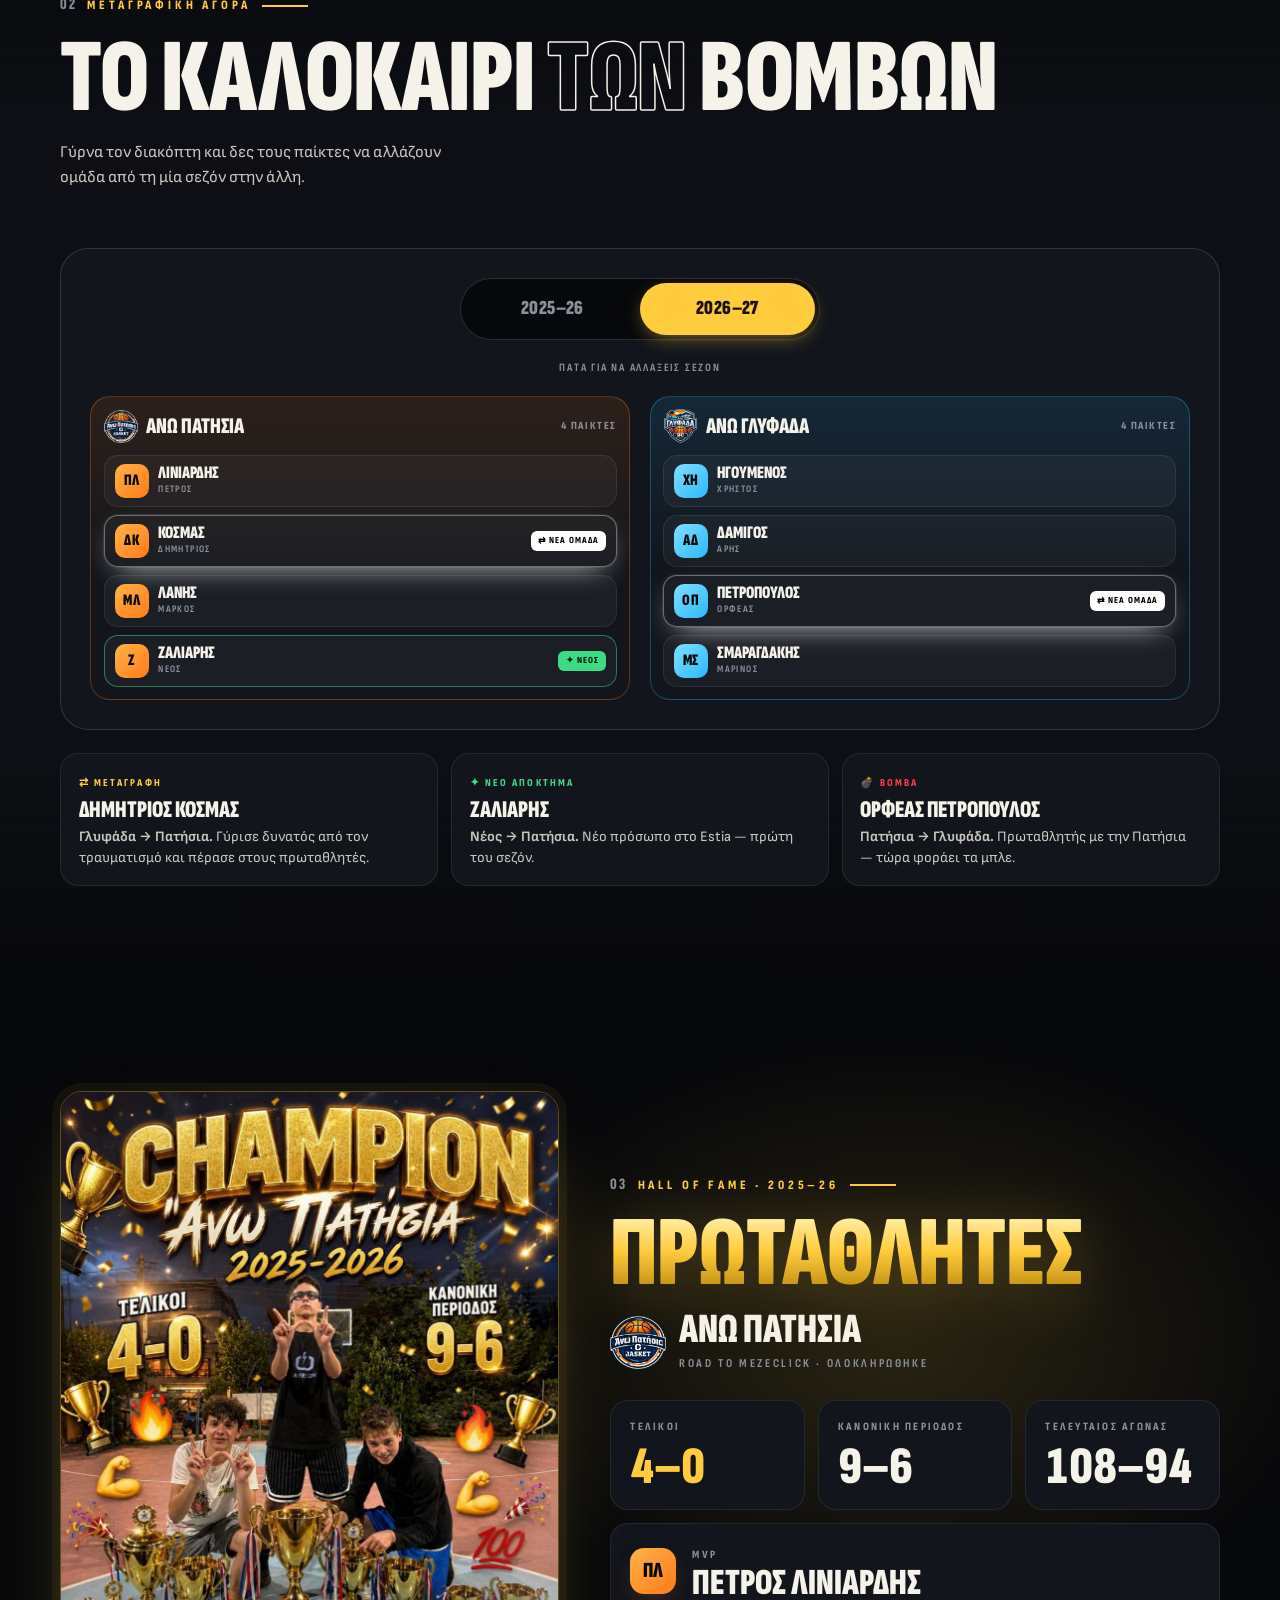
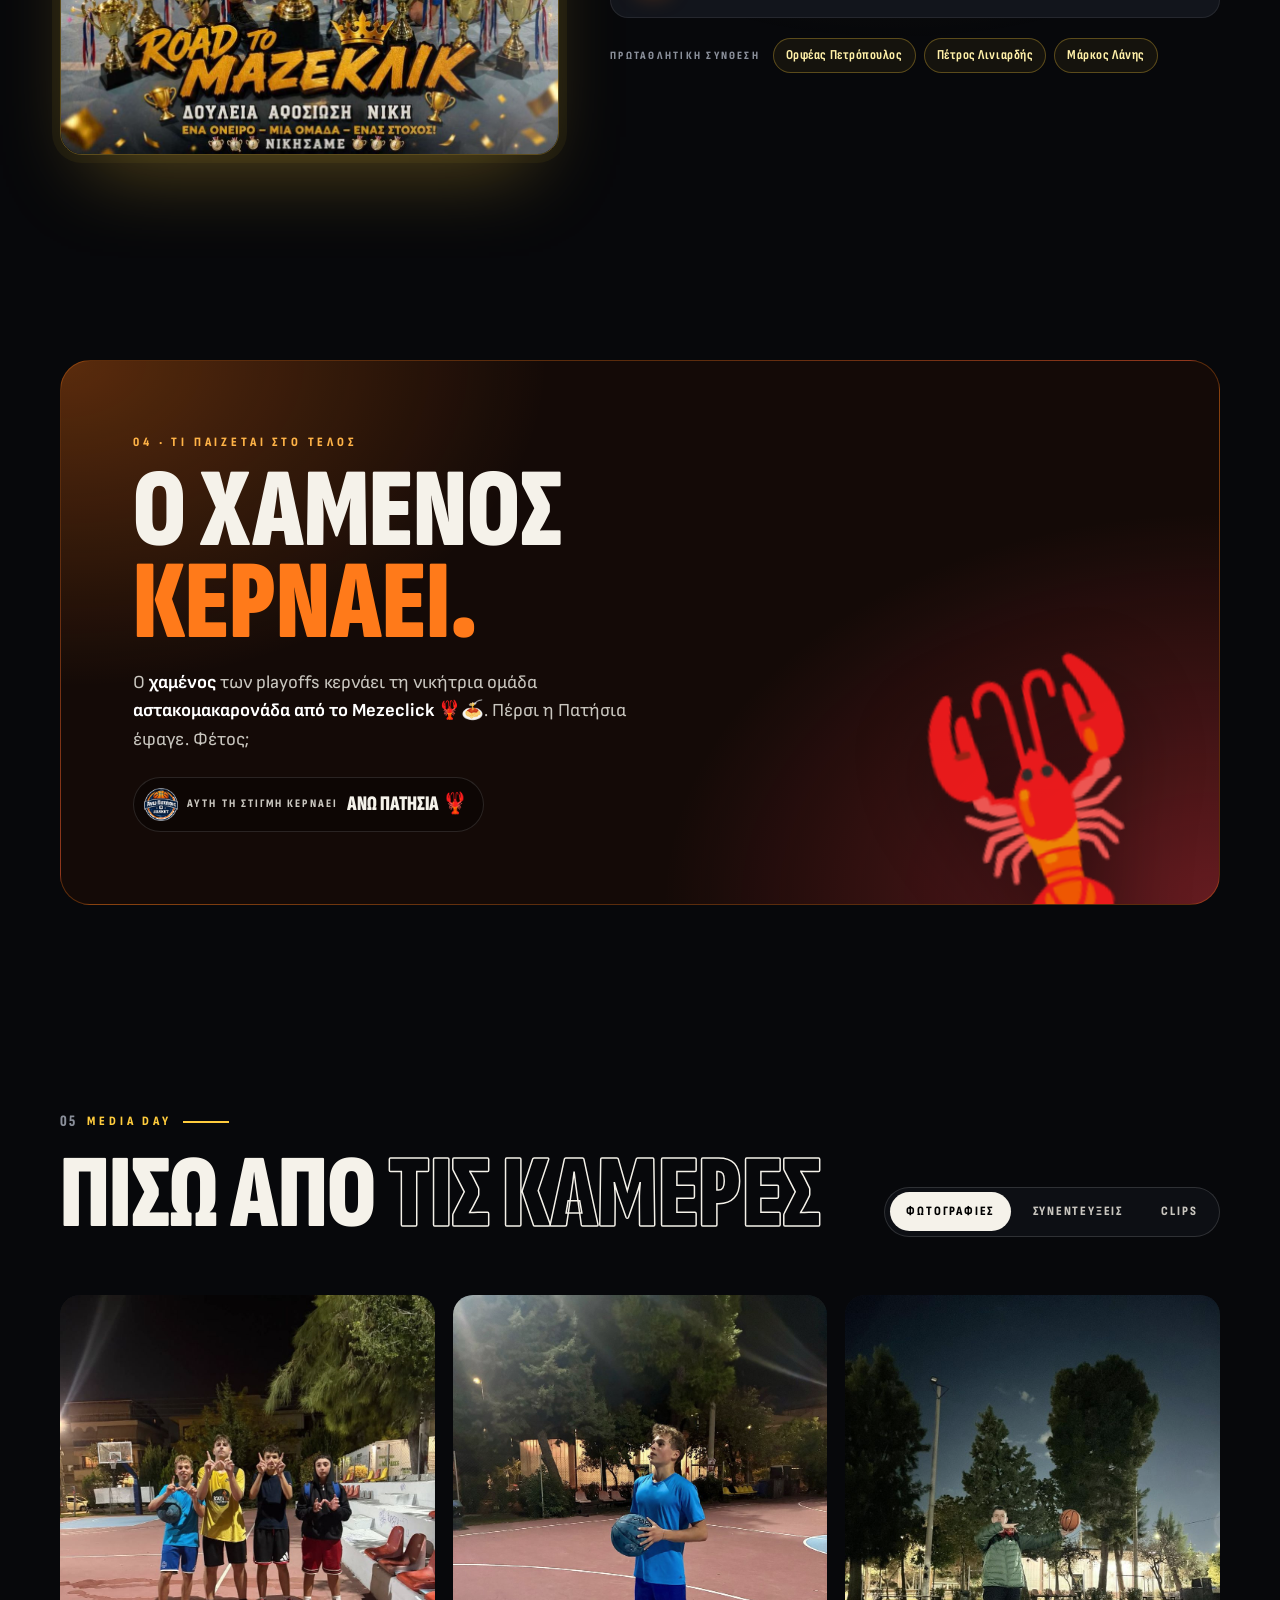
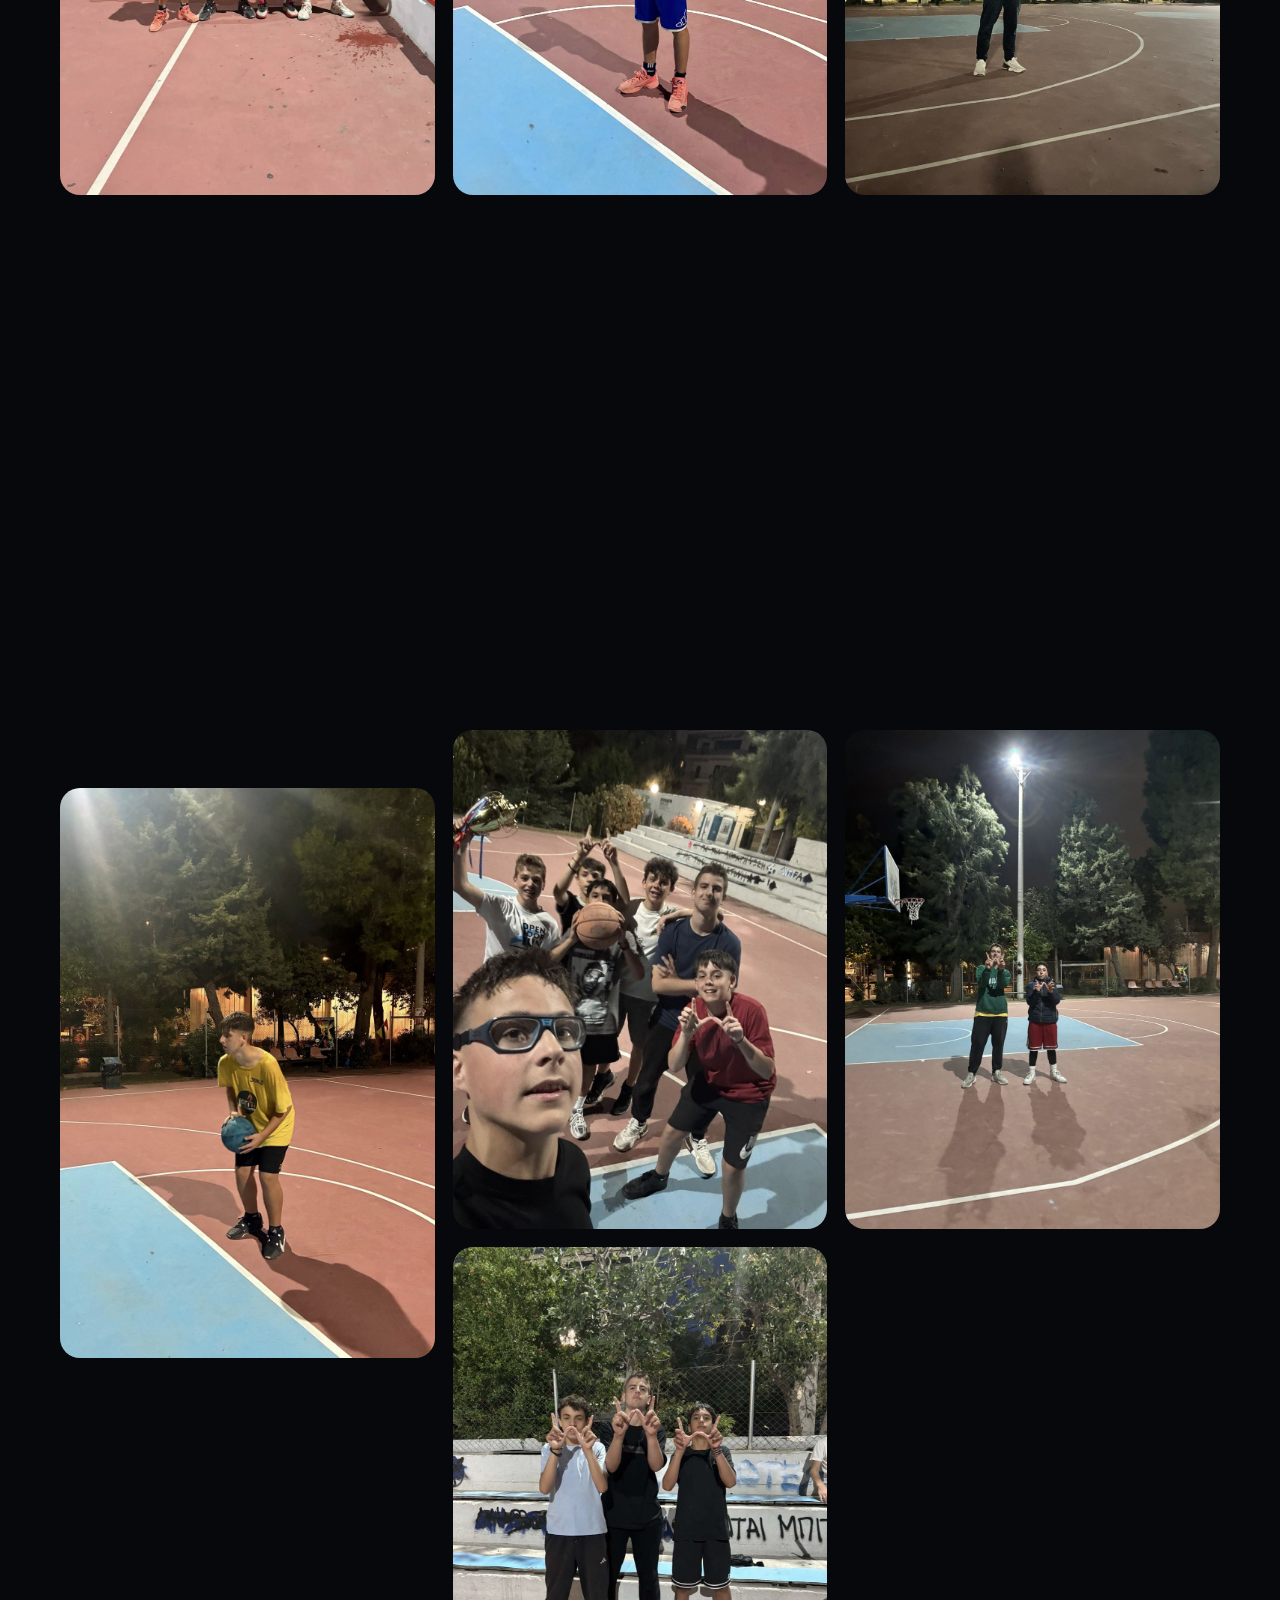
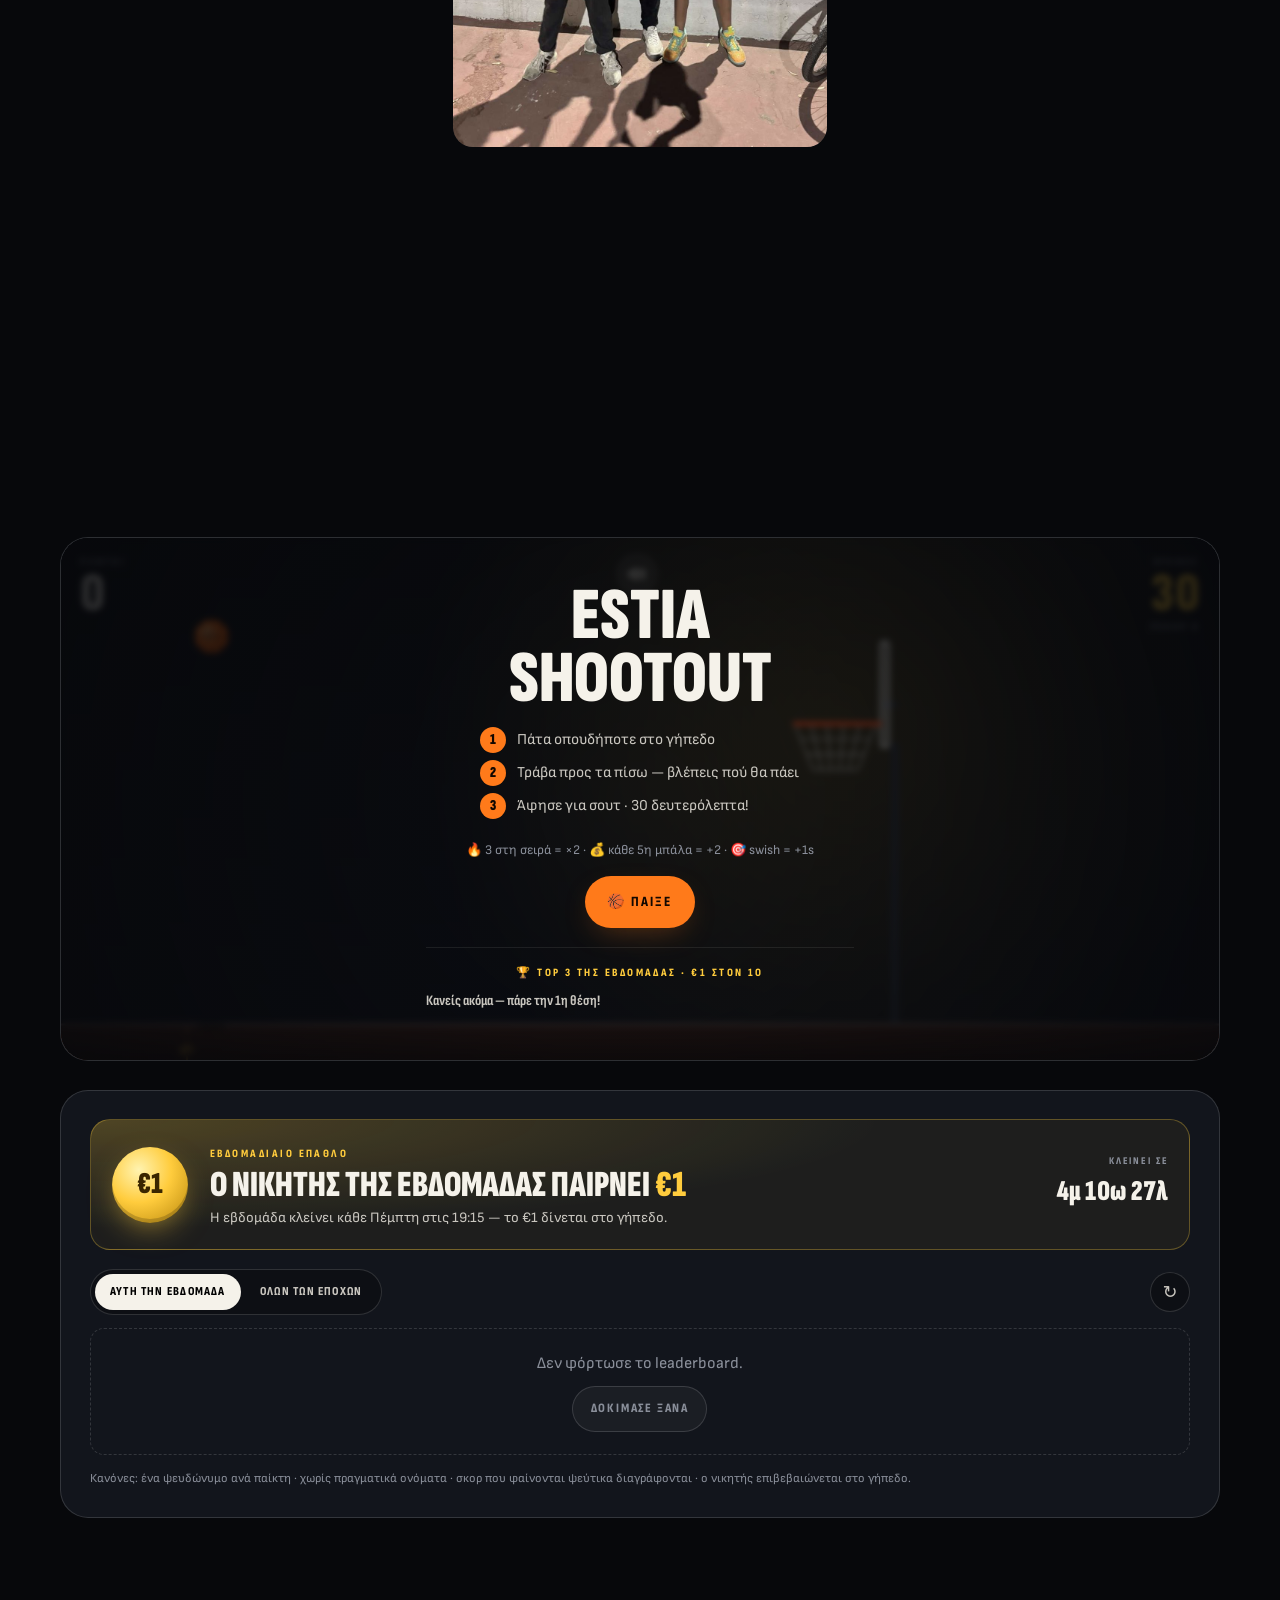
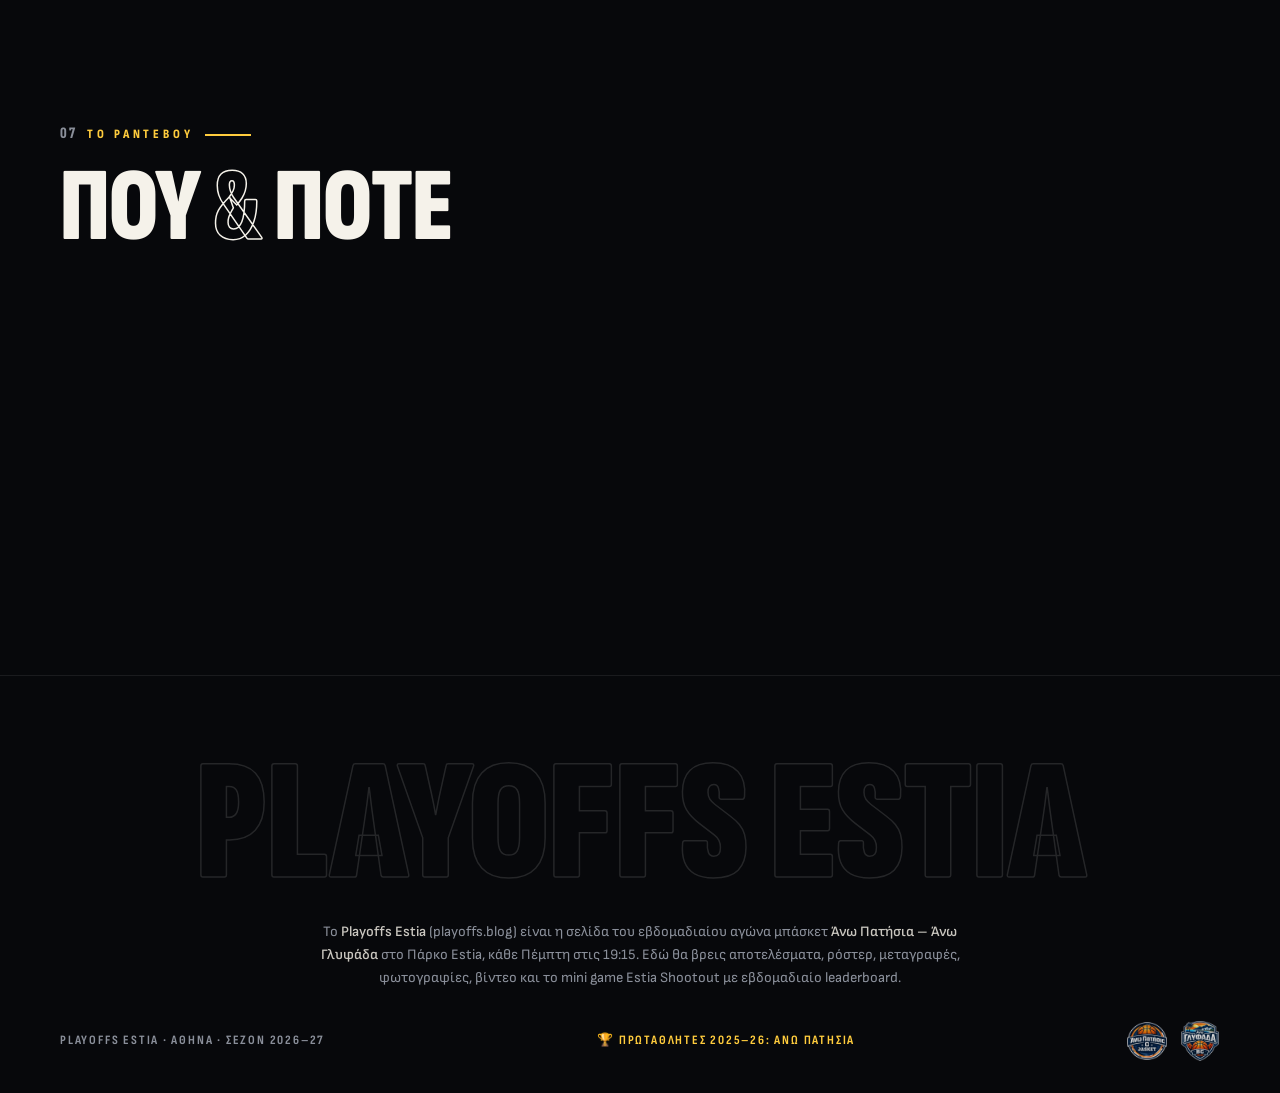
==== commit 1172a885: "Shootout prize: €2 for the week of 12/11, prize now set per week - PRIZES schedule (keyed by the Thu" ====
--- a/index.html
+++ b/index.html
@@ -4,7 +4,7 @@
   <meta charset="UTF-8" />
   <meta name="viewport" content="width=device-width, initial-scale=1.0, viewport-fit=cover" />
   <title>Playoffs Estia · Μπάσκετ Άνω Πατήσια vs Άνω Γλυφάδα</title>
-  <meta name="description" content="Playoffs Estia (playoffs.blog): το μπάσκετ Άνω Πατήσια vs Άνω Γλυφάδα κάθε Πέμπτη 19:15 στο Πάρκο Estia. Αποτελέσματα, ρόστερ, μεταγραφές, φωτογραφίες και το Estia Shootout με €1 έπαθλο κάθε εβδομάδα." />
+  <meta name="description" content="Playoffs Estia (playoffs.blog): το μπάσκετ Άνω Πατήσια vs Άνω Γλυφάδα κάθε Πέμπτη 19:15 στο Πάρκο Estia. Αποτελέσματα, ρόστερ, μεταγραφές, φωτογραφίες και το Estia Shootout με εβδομαδιαίο έπαθλο." />
   <meta name="theme-color" content="#07080b" />
   <meta name="google-site-verification" content="rIvNz4fNDH1-N8y7rn7nh7him0ON1ke6X76N_dLU8Hg" />
   <meta property="og:title" content="Playoffs Estia · Νέα Σεζόν" />
@@ -1079,7 +1079,7 @@
     <a href="#result"><svg viewBox="0 0 24 24" fill="none" stroke="currentColor" stroke-width="2" stroke-linecap="round" stroke-linejoin="round" aria-hidden="true"><rect x="3" y="5" width="18" height="14" rx="2.5"/><path d="M12 5v14M6.5 10v4M15.5 10h2.5v4h-2.5z"/></svg><span>Ματς</span></a>
     <a href="#rosters"><svg viewBox="0 0 24 24" fill="none" stroke="currentColor" stroke-width="2" stroke-linecap="round" stroke-linejoin="round" aria-hidden="true"><circle cx="9" cy="8" r="3.5"/><path d="M2.5 20a6.5 6.5 0 0 1 13 0"/><circle cx="17.5" cy="9" r="2.5"/><path d="M16.5 14.3A5 5 0 0 1 21.5 20"/></svg><span>Ομάδες</span></a>
     <a href="#media"><svg viewBox="0 0 24 24" fill="none" stroke="currentColor" stroke-width="2" stroke-linecap="round" stroke-linejoin="round" aria-hidden="true"><rect x="3" y="4" width="18" height="16" rx="2.5"/><circle cx="9" cy="10" r="2"/><path d="M21 16l-5-5-9 9"/></svg><span>Media</span></a>
-    <a href="#game"><svg viewBox="0 0 24 24" fill="none" stroke="currentColor" stroke-width="2" stroke-linecap="round" stroke-linejoin="round" aria-hidden="true"><circle cx="12" cy="12" r="9"/><path d="M3 12h18M12 3v18M5.7 5.7c3 3 3 9.6 0 12.6M18.3 5.7c-3 3-3 9.6 0 12.6"/></svg><span>Παιχνίδι</span><span class="tab-badge" aria-label="έπαθλο €1">€1</span></a>
+    <a href="#game"><svg viewBox="0 0 24 24" fill="none" stroke="currentColor" stroke-width="2" stroke-linecap="round" stroke-linejoin="round" aria-hidden="true"><circle cx="12" cy="12" r="9"/><path d="M3 12h18M12 3v18M5.7 5.7c3 3 3 9.6 0 12.6M18.3 5.7c-3 3-3 9.6 0 12.6"/></svg><span>Παιχνίδι</span><span class="tab-badge" aria-label="έπαθλο"><span class="prize-amt">€1</span></span></a>
     <a href="#info"><svg viewBox="0 0 24 24" fill="none" stroke="currentColor" stroke-width="2" stroke-linecap="round" stroke-linejoin="round" aria-hidden="true"><rect x="3" y="4" width="18" height="17" rx="3"/><path d="M16 2v4M8 2v4M3 10h18"/></svg><span>Πρόγραμμα</span></a>
   </nav>
 
@@ -1148,7 +1148,7 @@
       <div class="ticker-item"><span class="k">Μεταγραφή</span> Δημήτριος Κοσμάς → Άνω Πατήσια <span class="sep">🏀</span></div>
       <div class="ticker-item"><span class="k">Νέος</span> Ο Ζαλιάρης φοράει τα χρώματα της Πατήσια <span class="sep">🏀</span></div>
       <div class="ticker-item"><span class="k">Πρωταθλητές</span> Άνω Πατήσια 2025–26 <span class="sep">🏆</span></div>
-      <div class="ticker-item"><span class="k">Shootout</span> €1 στον νικητή του leaderboard κάθε εβδομάδας 🏆 <span class="sep">🏀</span></div>
+      <div class="ticker-item"><span class="k">Shootout</span> <span class="prize-amt">€1</span> στον νικητή του leaderboard κάθε εβδομάδας 🏆 <span class="sep">🏀</span></div>
       <div class="ticker-item"><span class="k">Στοίχημα</span> Ο χαμένος κερνάει αστακομακαρονάδα 🦞 <span class="sep">🏀</span></div>
       <div class="ticker-item"><span class="k">Ραντεβού</span> Κάθε Πέμπτη 19:15 · Estia <span class="sep">🏀</span></div>
     </div>
@@ -1346,7 +1346,7 @@
             <div class="sec-kicker"><span class="n">06</span> Mini Game</div>
             <h2 class="sec-title">Estia <span class="o">Shootout</span></h2>
           </div>
-          <p class="sec-lede reveal" style="--d:.1s">30 δευτερόλεπτα, όσα καλάθια μπορείς. Ανέβασε το σκορ σου — ο νικητής κάθε εβδομάδας παίρνει <b class="gold-t">€1</b>.</p>
+          <p class="sec-lede reveal" style="--d:.1s">30 δευτερόλεπτα, όσα καλάθια μπορείς. Ανέβασε το σκορ σου — ο νικητής κάθε εβδομάδας παίρνει <b class="gold-t"><span class="prize-amt">€1</span></b>.</p>
         </div>
 
         <div class="game reveal" id="gameBox">
@@ -1369,11 +1369,11 @@
         <!-- weekly leaderboard -->
         <div class="lb reveal" id="leaderboard">
           <div class="lb-prize">
-            <div class="lb-coin" aria-hidden="true">€1</div>
+            <div class="lb-coin" aria-hidden="true"><span class="prize-amt">€1</span></div>
             <div class="lb-prize-txt">
               <span class="lb-k">Εβδομαδιαίο έπαθλο</span>
-              <h3>Ο νικητής της εβδομάδας παίρνει <em>€1</em></h3>
-              <p id="lbPrizeNote">Η εβδομάδα κλείνει κάθε Πέμπτη στις 19:15 — το €1 δίνεται στο γήπεδο.</p>
+              <h3>Ο νικητής της εβδομάδας παίρνει <em><span class="prize-amt">€1</span></em></h3>
+              <p id="lbPrizeNote">Η εβδομάδα κλείνει κάθε Πέμπτη στις 19:15 — το <span class="prize-amt">€1</span> δίνεται στο γήπεδο.</p>
             </div>
             <div class="lb-timer"><span>Κλείνει σε</span><b id="lbCountdown">—</b></div>
           </div>
@@ -1521,6 +1521,9 @@
 
     // Online leaderboard (Supabase project "estia-shootout"). The publishable key is meant to be public:
     // the database only lets visitors read and add scores (see leaderboard-setup.sql). Empty = this device only.
+    // Weekly Shootout prize in euros. Key = the Thursday the week starts (19:15 Athens); other weeks get PRIZE_DEFAULT.
+    var PRIZE_DEFAULT = 1;
+    var PRIZES = { '2026-11-12': 2 };
     var LEADERBOARD = { url: 'https://uoxhwnttdnpfbbspvvea.supabase.co', key: 'sb_publishable_1EmjpqrKhuOq1slJoRrt9A__LYMgQ2e' };
 
     var esc = function (t) { return String(t).replace(/[&<>"]/g, function (c) { return { '&': '&amp;', '<': '&lt;', '>': '&gt;', '"': '&quot;' }[c]; }); };
@@ -2416,7 +2419,7 @@
       };
     })();
 
-    // the competition week closes every Thursday 19:15 (Athens) — at game time, so the €1 is handed over at the court
+    // the competition week closes every Thursday 19:15 (Athens) — at game time, so the prize is handed over at the court
     function weekWindow() {
       var now = athensNow(), weekSec = 7 * 86400;
       var since = ((now.d * 86400 + now.s) - (GAME_DAY * 86400 + GAME_H * 3600 + GAME_M * 60) + weekSec) % weekSec;
@@ -2424,6 +2427,9 @@
       start.setMilliseconds(0);
       return { start: start, end: new Date(start.getTime() + weekSec * 1000), prev: new Date(start.getTime() - weekSec * 1000) };
     }
+    var athensDay = new Intl.DateTimeFormat('en-CA', { timeZone: 'Europe/Athens', year: 'numeric', month: '2-digit', day: '2-digit' });
+    function prizeFor(weekStart) { var k = athensDay.format(weekStart); return '€' + (PRIZES[k] != null ? PRIZES[k] : PRIZE_DEFAULT); }
+    function prizeNow() { return prizeFor(weekWindow().start); }
     function bestPerName(rows, n) {
       var seen = {}, out = [];
       rows.forEach(function (r) { var k = String(r.name).toLowerCase(); if (!seen[k]) { seen[k] = 1; out.push(r); } });
@@ -2452,7 +2458,8 @@
       var list = $('#lbList'), view = 'week', weekRows = [], loading = false;
       var myName = function () { return (store('estia-name') || '').toLowerCase(); };
       $('#lbOffline').hidden = LB.online;
-      if (!LB.online) $('#lbPrizeNote').textContent = 'Η εβδομάδα κλείνει κάθε Πέμπτη στις 19:15 — το €1 δίνεται στο γήπεδο. Το online leaderboard ανοίγει σύντομα.';
+      $$('.prize-amt').forEach(function (el) { el.textContent = prizeNow(); });
+      if (!LB.online) $('#lbPrizeNote').textContent = 'Η εβδομάδα κλείνει κάθε Πέμπτη στις 19:15 — το ' + prizeNow() + ' δίνεται στο γήπεδο. Το online leaderboard ανοίγει σύντομα.';
       function teamImg(t) { return TEAMS[t] ? '<img src="' + TEAMS[t].logo + '" alt="' + TEAMS[t].short + '" />' : '<span class="lb-noteam" aria-hidden="true">🏀</span>'; }
       function row(r, i) {
         var medal = view === 'week' && i < 3 ? ['🥇', '🥈', '🥉'][i] : (i + 1);
@@ -2481,7 +2488,7 @@
         // last week's winner
         LB.list(w.prev, w.start, 1).then(function (rows) {
           var el = $('#lbLast');
-          if (rows && rows[0]) { el.hidden = false; el.innerHTML = '🏆 <span>Νικητής περασμένης εβδομάδας: <b>' + esc(rows[0].name) + '</b> με ' + (+rows[0].score) + ' πόντους — κέρδισε το €1!</span>'; }
+          if (rows && rows[0]) { el.hidden = false; el.innerHTML = '🏆 <span>Νικητής περασμένης εβδομάδας: <b>' + esc(rows[0].name) + '</b> με ' + (+rows[0].score) + ' πόντους — κέρδισε το ' + prizeFor(w.prev) + '!</span>'; }
           else el.hidden = true;
         }).catch(function () {});
       }
@@ -2630,7 +2637,7 @@
           '<p class="go-tips">🔥 3 στη σειρά = ×2 · 💰 κάθε 5η μπάλα = +2 · 🎯 swish = +1s</p>' +
           '<div class="go-actions"><button class="btn btn-primary" data-go>🏀 Παίξε</button></div>' +
           (best ? '<div class="best">Ρεκόρ σου: ' + best + '</div>' : '') +
-          '<div class="go-top3"><span class="lb-k">🏆 Top 3 της εβδομάδας · €1 στον 1ο</span><ol>' + top3Html() + '</ol></div>';
+          '<div class="go-top3"><span class="lb-k">🏆 Top 3 της εβδομάδας · ' + prizeNow() + ' στον 1ο</span><ol>' + top3Html() + '</ol></div>';
         overlay.hidden = false;
       }
       function top3Html() {
@@ -2654,7 +2661,7 @@
               '<label for="lbName">🏆 Ανέβασε το σκορ στο leaderboard</label>' +
               '<div class="lb-row"><input id="lbName" maxlength="16" placeholder="Το ψευδώνυμό σου" autocomplete="nickname" enterkeyhint="send" value="' + esc(store('estia-name') || '') + '" />' +
               '<button type="submit">Ανέβασμα</button></div>' +
-              '<small class="lb-msg" id="lbMsg">' + (LB.online ? 'Ο 1ος της εβδομάδας παίρνει €1 · μόνο ψευδώνυμο, όχι πραγματικό όνομα' : 'Προς το παρόν αποθηκεύεται μόνο σε αυτή τη συσκευή') + '</small>' +
+              '<small class="lb-msg" id="lbMsg">' + (LB.online ? 'Ο 1ος της εβδομάδας παίρνει ' + prizeNow() + ' · μόνο ψευδώνυμο, όχι πραγματικό όνομα' : 'Προς το παρόν αποθηκεύεται μόνο σε αυτή τη συσκευή') + '</small>' +
             '</form>' : '<p>Τράβα πιο δυνατά την επόμενη φορά — η τελεία δείχνει πού θα πάει η μπάλα.</p>') +
           '<div class="go-actions"><button class="btn btn-primary btn-sm" data-go>🔁 Ξανά</button>' +
           (box.classList.contains('immersive') ? '<button class="btn btn-ghost btn-sm" data-close>Κλείσιμο</button>' : '<a class="btn btn-ghost btn-sm" href="#leaderboard" data-tolb>🏆 Leaderboard</a>') + '</div>';
@@ -2677,7 +2684,7 @@
           })
           .then(function (rank) {
             msg.className = 'lb-msg ok';
-            msg.textContent = rank === 1 ? '🥇 Είσαι 1ος αυτή την εβδομάδα — το €1 είναι δικό σου αν κρατήσεις!' : rank ? '✓ Ανέβηκε! Είσαι #' + rank + ' αυτή την εβδομάδα' : '✓ Ανέβηκε!';
+            msg.textContent = rank === 1 ? '🥇 Είσαι 1ος αυτή την εβδομάδα — το ' + prizeNow() + ' είναι δικό σου αν κρατήσεις!' : rank ? '✓ Ανέβηκε! Είσαι #' + rank + ' αυτή την εβδομάδα' : '✓ Ανέβηκε!';
             if (rank === 1 && !reduce) { var r = cv.getBoundingClientRect(); burst(r.left + r.width / 2, r.top + r.height / 3, 120); }
             buzz([10, 40, 10]);
             Board.load();
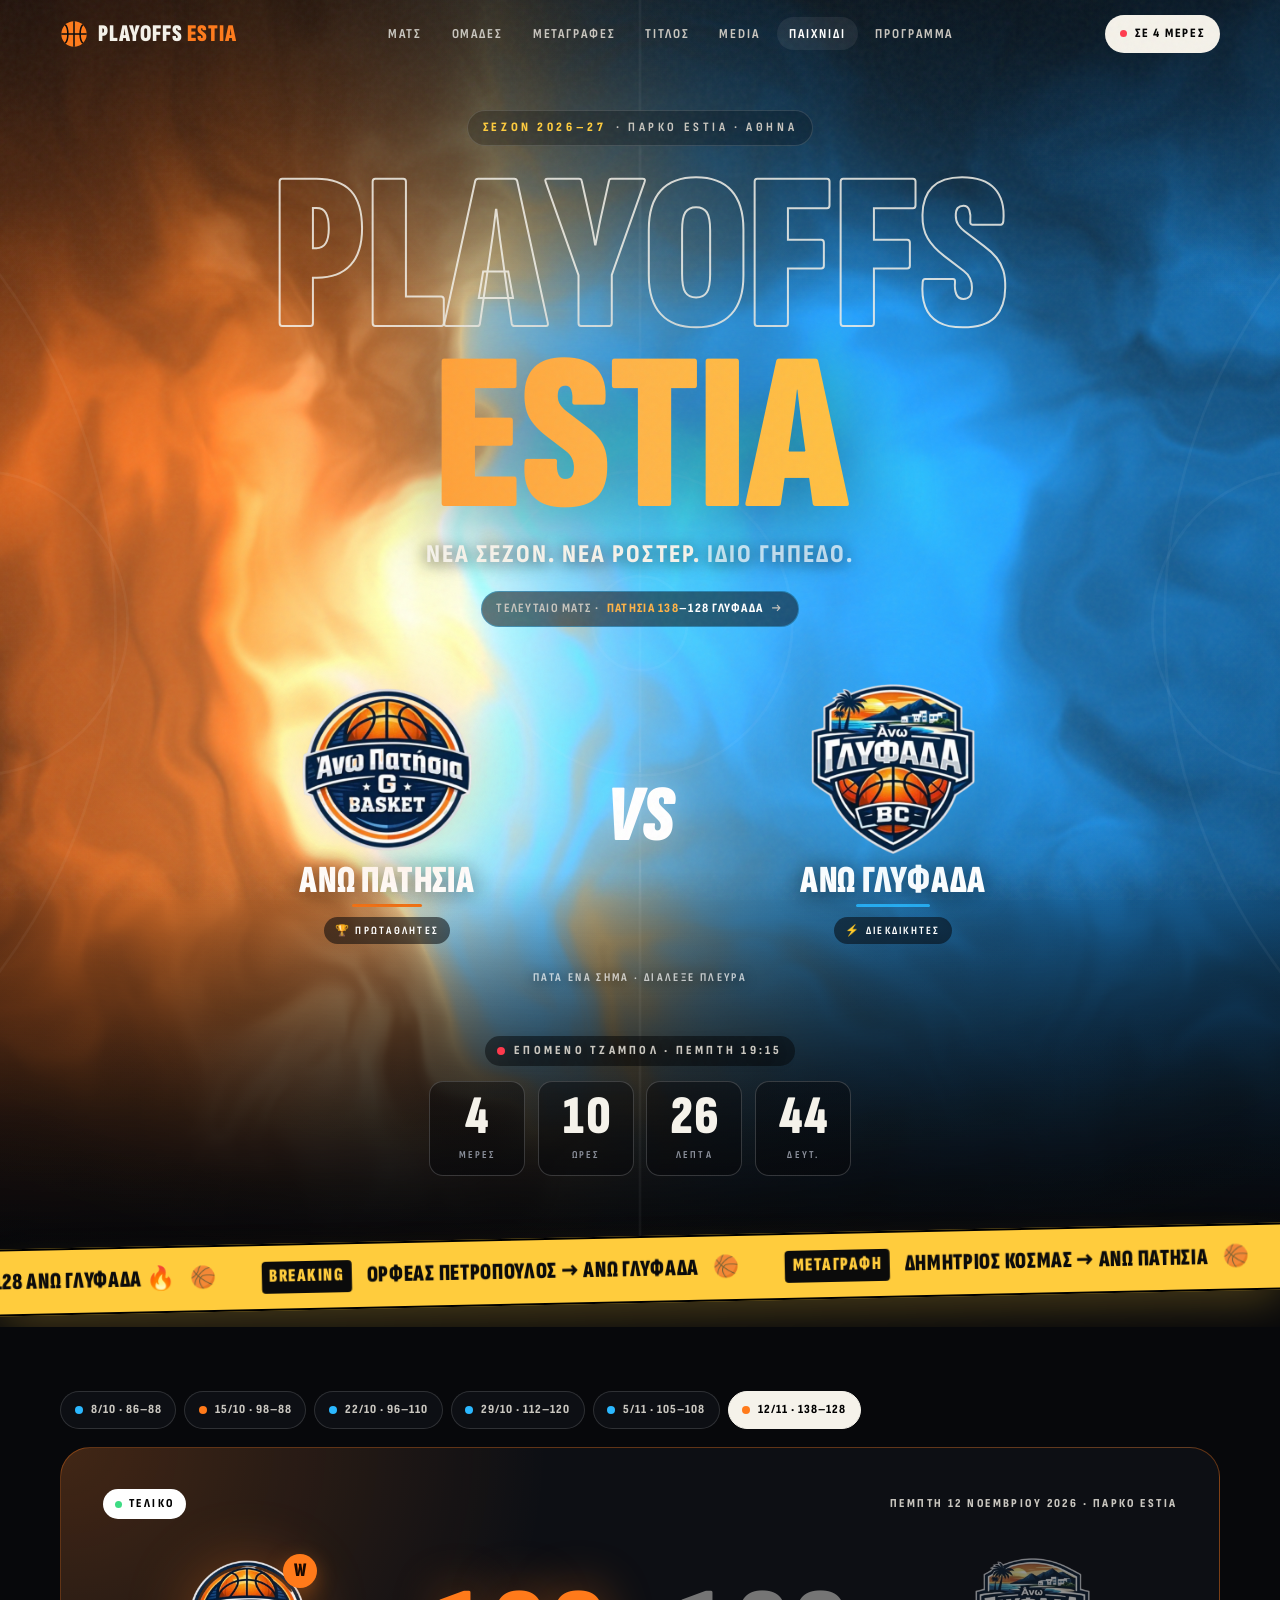
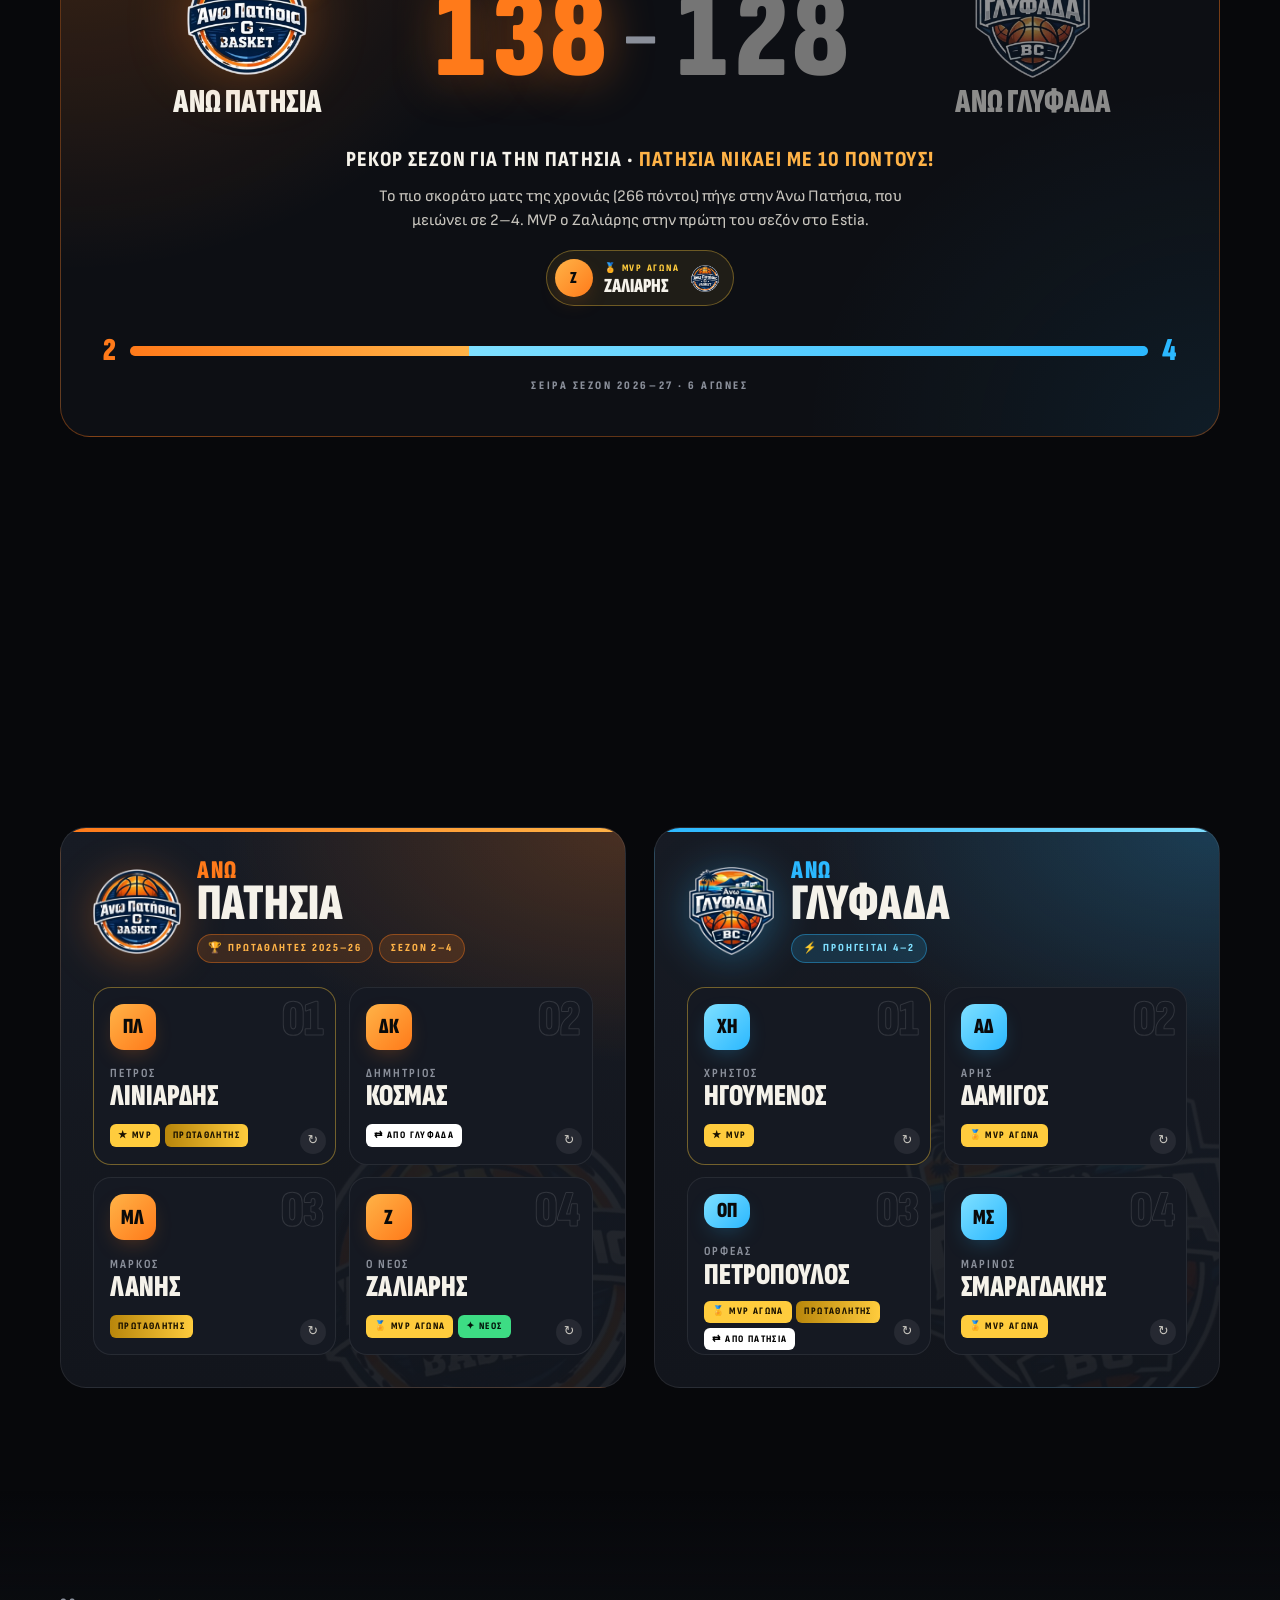
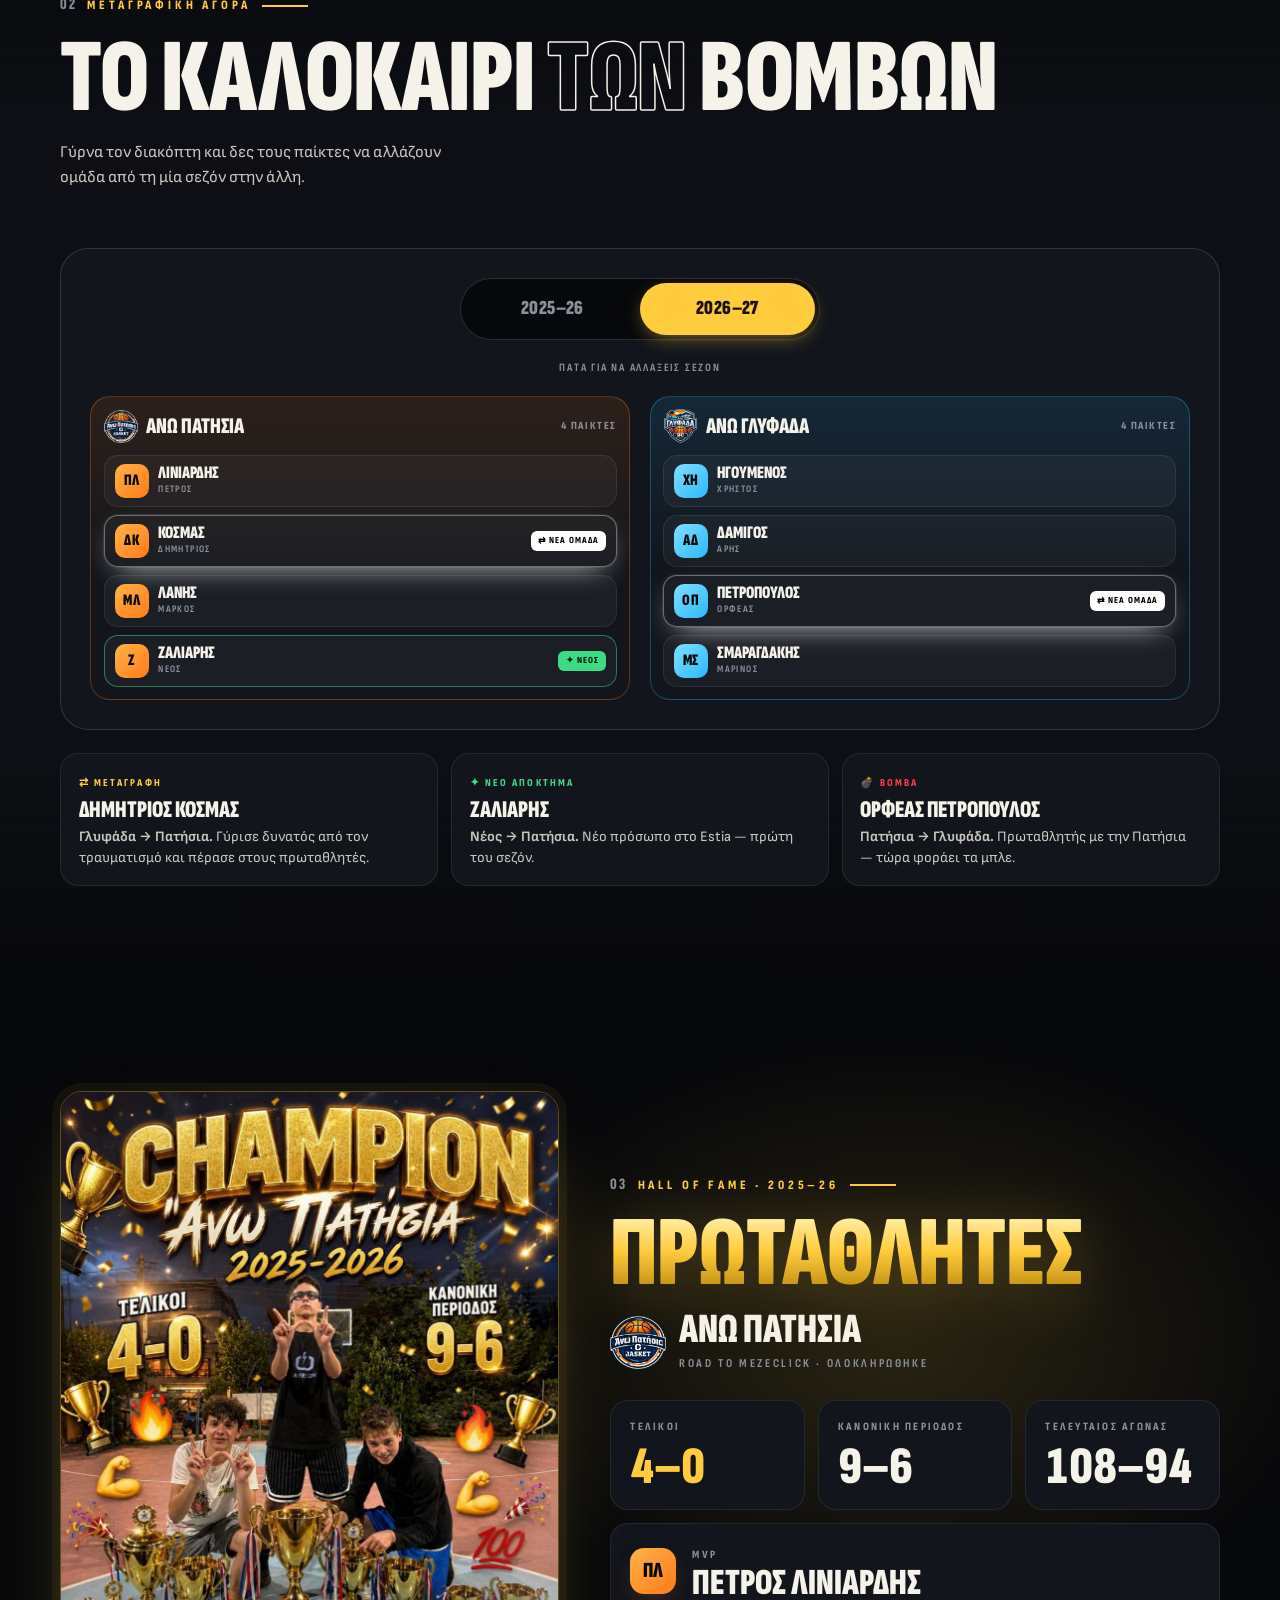
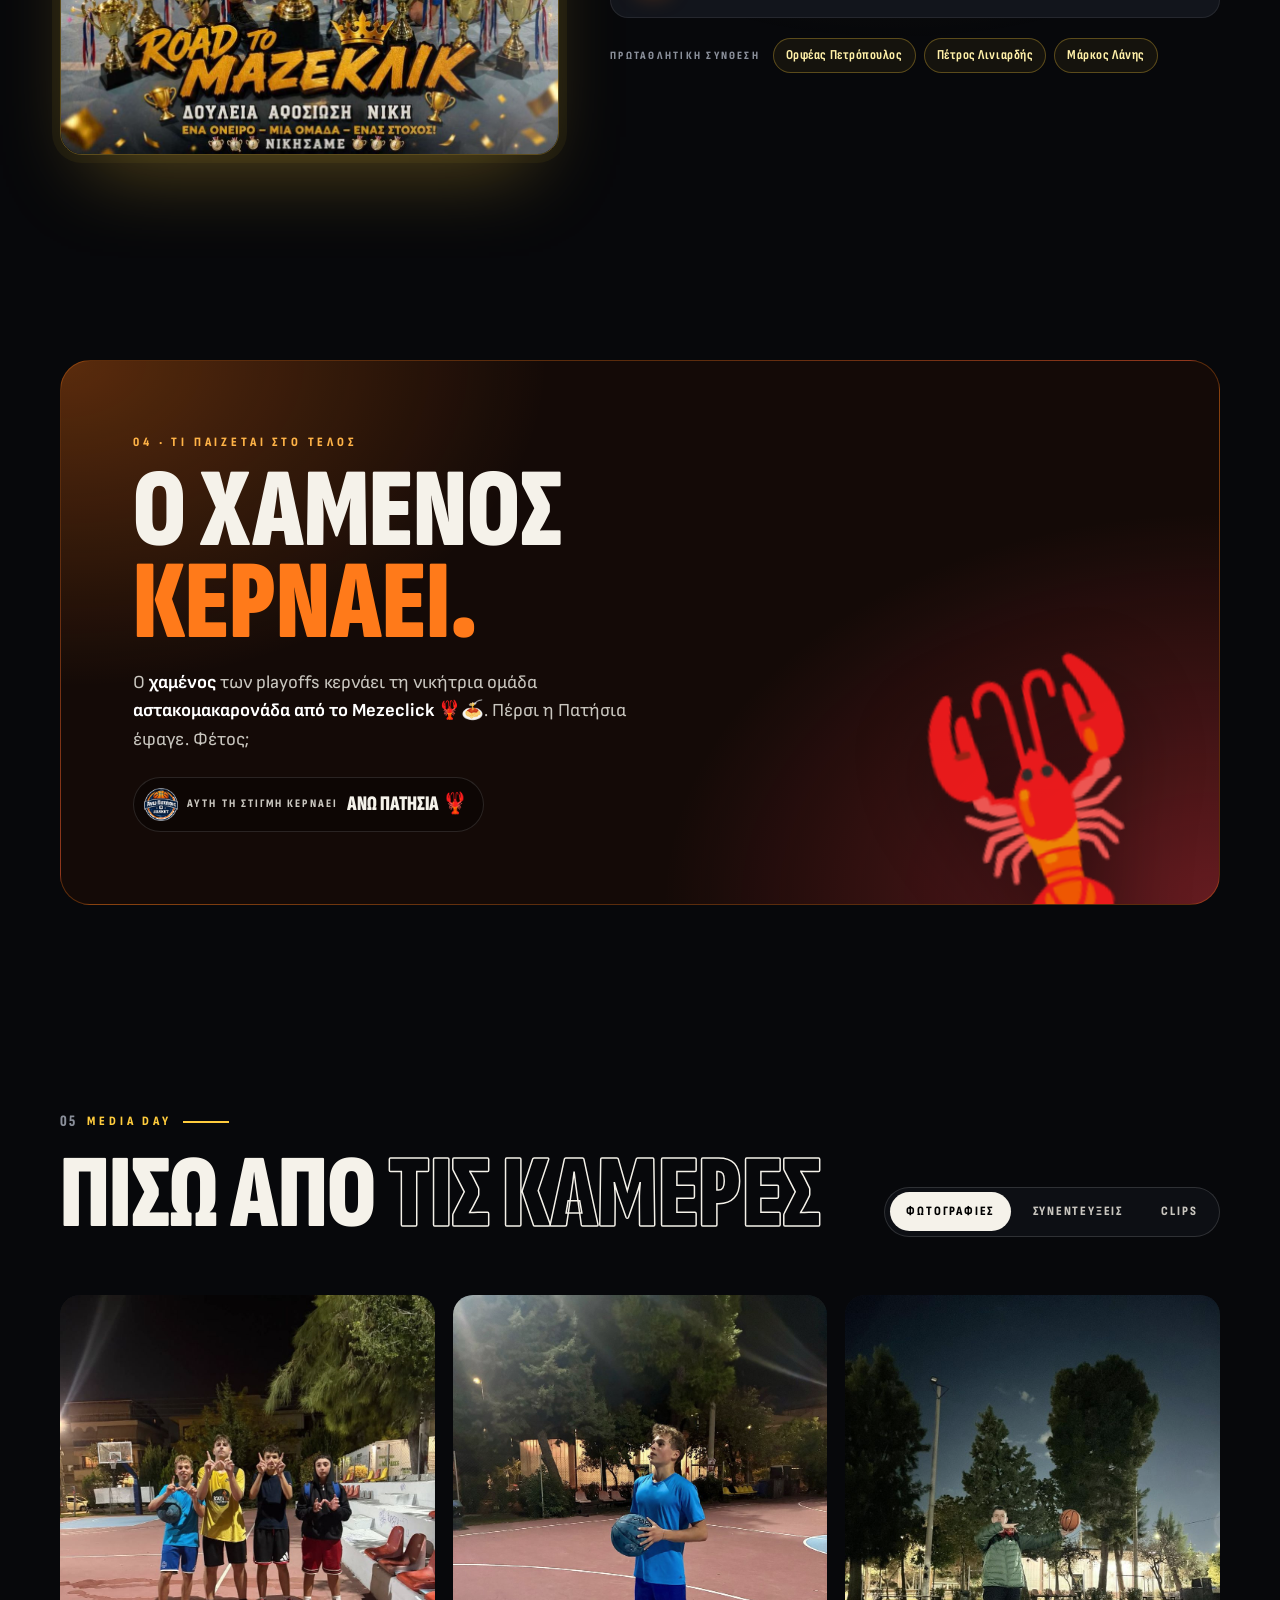
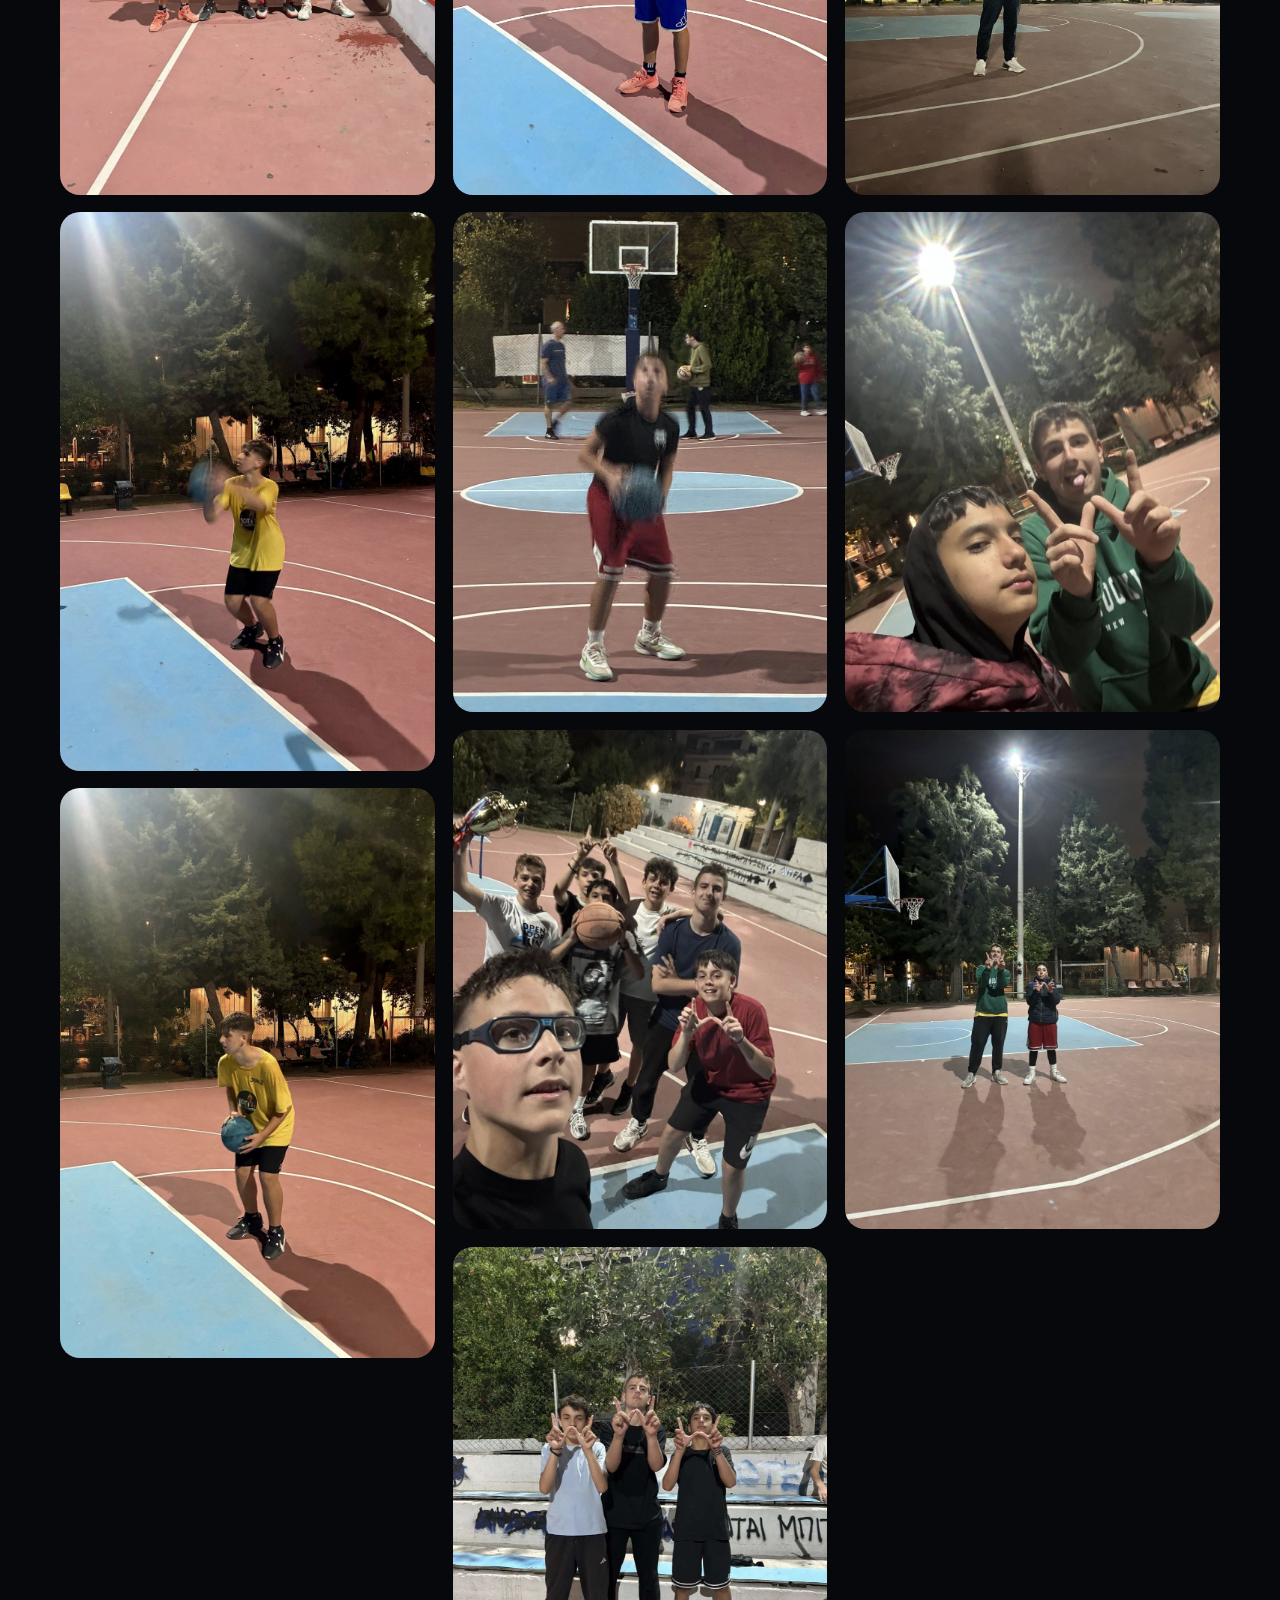
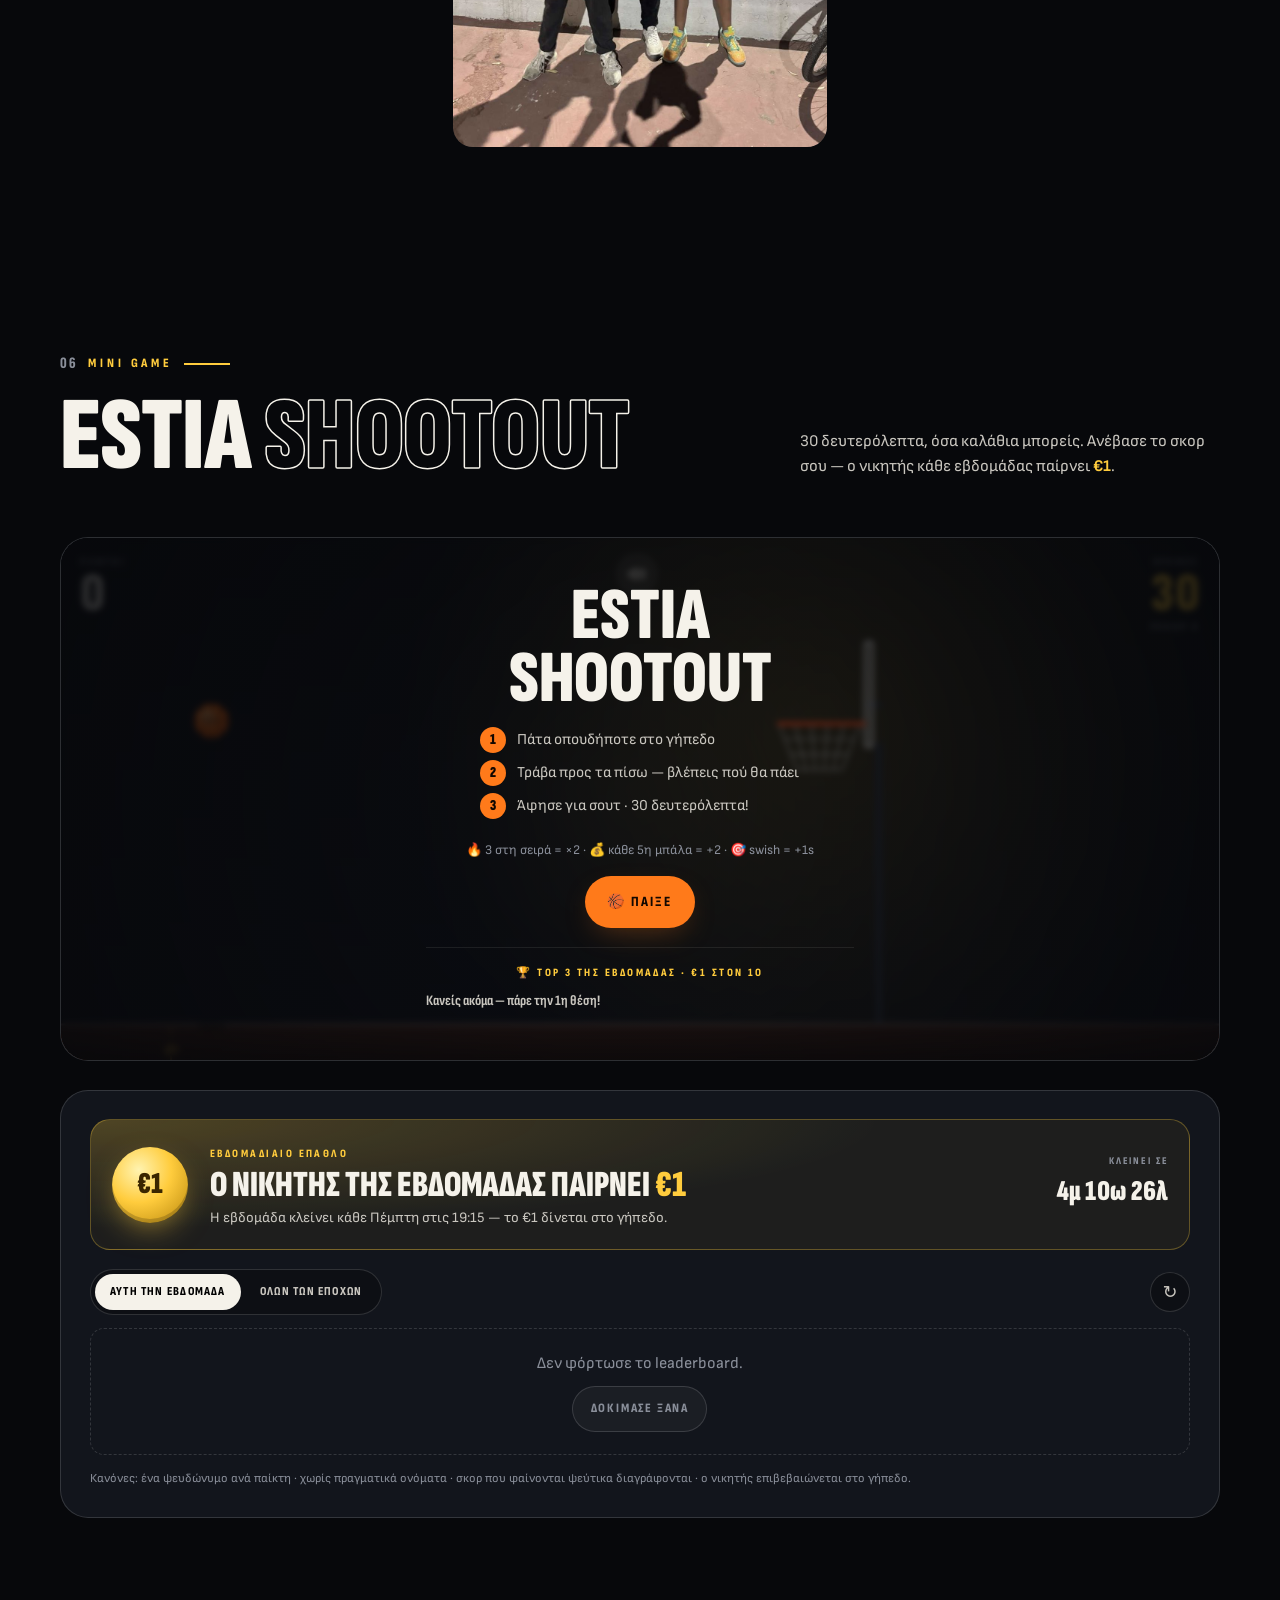
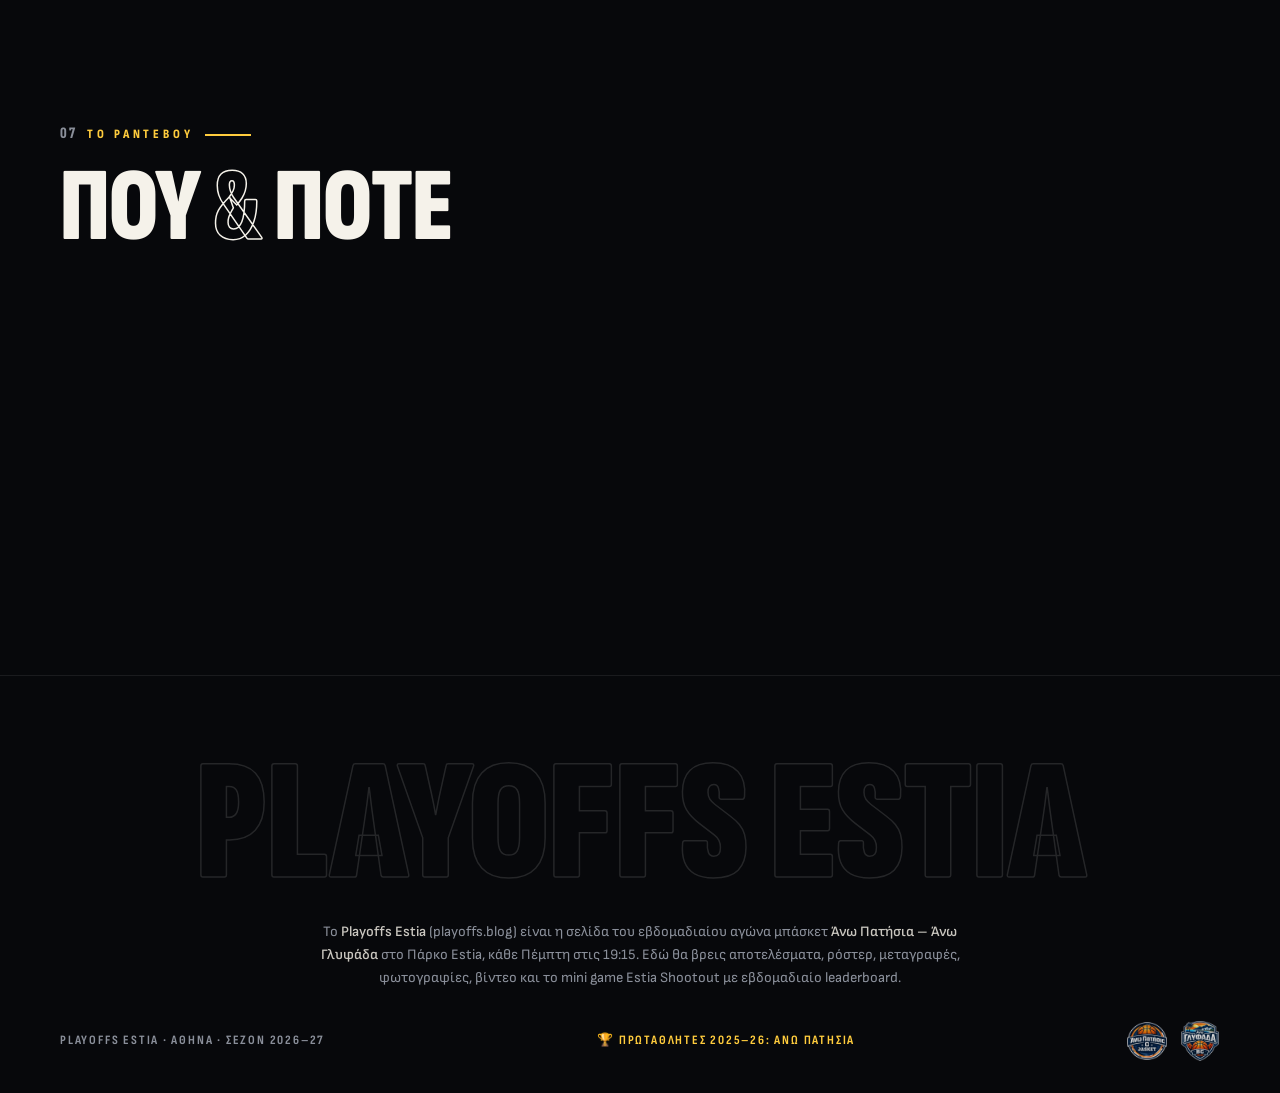
==== commit 048a0201: "Add 12 Nov result: Πατήσια 138–128 Γλυφάδα, MVP Ζαλιάρης; 3-digit score fix - New RESULTS entry (sea" ====
--- a/index.html
+++ b/index.html
@@ -564,6 +564,7 @@
     .last-result { display: inline-flex; align-items: center; gap: .5rem; margin-top: 1rem; padding: .45rem .9rem; border-radius: 999px; background: rgba(7,8,11,.55); backdrop-filter: blur(6px); border: 1px solid rgba(43,184,255,.4); font-family: var(--cond); font-weight: 700; font-size: .8rem; letter-spacing: .1em; text-transform: uppercase; color: var(--ink-2); transition: border-color .25s, transform .25s var(--ease); }
     .last-result b { color: #fff; font-weight: 800; }
     .last-result b em { font-style: normal; color: var(--gly-2); }
+    .last-result b em.pat { color: var(--pat-2); }
     .last-result:hover { border-color: var(--gly); transform: translateY(-2px); }
 
     /* ───────── MOBILE TAB BAR ───────── */
@@ -699,6 +700,9 @@
     .result.win-pat .result-head span { color: var(--pat-2); }
     .result { transition: border-color .4s, background .4s; }
     @media (max-width: 420px) { .game-chip { padding: .45rem .7rem; font-size: .7rem; gap: .4rem; } }
+    .sc-nums.wide { font-size: clamp(3rem, 11.5vw, 8rem); }
+    .score { grid-template-columns: minmax(0, 1fr) auto minmax(0, 1fr); }
+    .sc-team b { overflow-wrap: anywhere; }
     .res-mvp { --c: var(--gly); --c2: var(--gly-2); --glow: var(--gly-glow); display: flex; align-items: center; gap: .7rem; width: fit-content; max-width: 100%; margin: 1rem auto 0; padding: .5rem .9rem .5rem .5rem; border-radius: 999px; background: rgba(255,204,61,.08); border: 1px solid rgba(255,204,61,.35); }
     .res-mvp.pat { --c: var(--pat); --c2: var(--pat-2); --glow: var(--pat-glow); }
     .res-mvp .mono { width: 38px; height: 38px; font-size: 1.05rem; border-radius: 50%; margin: 0; flex: none; }
@@ -1516,6 +1520,11 @@
         date: 'Πέμπτη 5 Νοεμβρίου 2026', short: '5/11', pat: 105, gly: 108, mvp: 'Δαμίγος',
         title: 'Θρίλερ μέχρι το τέλος',
         text: 'Μόλις 3 πόντοι διαφορά — η Άνω Γλυφάδα κράτησε τη νίκη στο φινάλε και ανεβαίνει στο 4–1 στη σειρά. MVP ο Άρης Δαμίγος.'
+      },
+      {
+        date: 'Πέμπτη 12 Νοεμβρίου 2026', short: '12/11', pat: 138, gly: 128, mvp: 'Ζαλιάρης',
+        title: 'Ρεκόρ σεζόν για την Πατήσια',
+        text: 'Το πιο σκοράτο ματς της χρονιάς (266 πόντοι) πήγε στην Άνω Πατήσια, που μειώνει σε 2–4. MVP ο Ζαλιάρης στην πρώτη του σεζόν στο Estia.'
       }
     ];
 
@@ -1562,7 +1571,7 @@
         '<div class="result-top"><span class="final-badge">Τελικό</span><span>' + esc(g.date) + ' · Πάρκο Estia</span></div>' +
         '<div class="score" role="img" aria-label="' + esc(TEAMS.pat.name + ' ' + g.pat + ', ' + TEAMS.gly.name + ' ' + g.gly) + '">' +
           '<div class="sc-team pat ' + (w === 'pat' ? 'win' : w ? 'lose' : '') + '"><span class="sc-logo"><img src="' + TEAMS.pat.logo + '" alt="" />' + (w === 'pat' ? '<span class="w-badge pat">W</span>' : '') + '</span><b>' + TEAMS.pat.name + '</b></div>' +
-          '<div class="sc-nums" aria-hidden="true"><span class="' + (w === 'pat' ? 'win pat' : 'lose') + '" data-count="' + g.pat + '">0</span><span class="dash">–</span><span class="' + (w === 'gly' ? 'win' : 'lose') + '" data-count="' + g.gly + '">0</span></div>' +
+          '<div class="sc-nums' + (Math.max(g.pat, g.gly) >= 100 ? ' wide' : '') + '" aria-hidden="true"><span class="' + (w === 'pat' ? 'win pat' : 'lose') + '" data-count="' + g.pat + '">0</span><span class="dash">–</span><span class="' + (w === 'gly' ? 'win' : 'lose') + '" data-count="' + g.gly + '">0</span></div>' +
           '<div class="sc-team gly ' + (w === 'gly' ? 'win' : w ? 'lose' : '') + '"><span class="sc-logo"><img src="' + TEAMS.gly.logo + '" alt="" />' + (w === 'gly' ? '<span class="w-badge">W</span>' : '') + '</span><b>' + TEAMS.gly.name + '</b></div>' +
         '</div>' +
         '<p class="result-head">' + esc(g.title || 'Τελικό') + ' · <span>' + esc(head) + '</span></p>' +
@@ -1570,7 +1579,7 @@
         (function () {
           var m = g.mvp && PLAYERS.filter(function (pl) { return pl.last === g.mvp; })[0];
           if (!m) return '';
-          return '<div class="res-mvp ' + m.now + '"><span class="mono">' + esc(m.mono) + '</span><span><small>🏅 MVP αγώνα</small><b>' + esc(m.first + ' ' + m.last) + '</b></span><img src="' + TEAMS[m.now].logo + '" alt="" /></div>';
+          return '<div class="res-mvp ' + m.now + '"><span class="mono">' + esc(m.mono) + '</span><span><small>🏅 MVP αγώνα</small><b>' + esc((m.first ? m.first + ' ' : '') + m.last) + '</b></span><img src="' + TEAMS[m.now].logo + '" alt="" /></div>';
         })() +
         '<div class="series" aria-label="Σειρά σεζόν ' + series.pat + '–' + series.gly + '">' +
           '<span class="series-n pat">' + series.pat + '</span>' +
@@ -1606,7 +1615,7 @@
     // hero pill, ticker headline, team records, who pays
     (function () {
       var w = winnerOf(latest);
-      var hi = function (t) { return w === t ? '<em>' + TEAMS[t].short + ' ' + latest[t] + '</em>' : TEAMS[t].short + ' ' + latest[t]; };
+      var hi = function (t) { return w === t ? '<em class="' + t + '">' + TEAMS[t].short + ' ' + latest[t] + '</em>' : TEAMS[t].short + ' ' + latest[t]; };
       var first = w || 'gly', second = first === 'pat' ? 'gly' : 'pat';
       $('#lastResult').innerHTML = 'Τελευταίο ματς · <b>' + hi(first) + '–' + latest[second] + ' ' + TEAMS[second].short + '</b> →';
       var item = document.createElement('div');
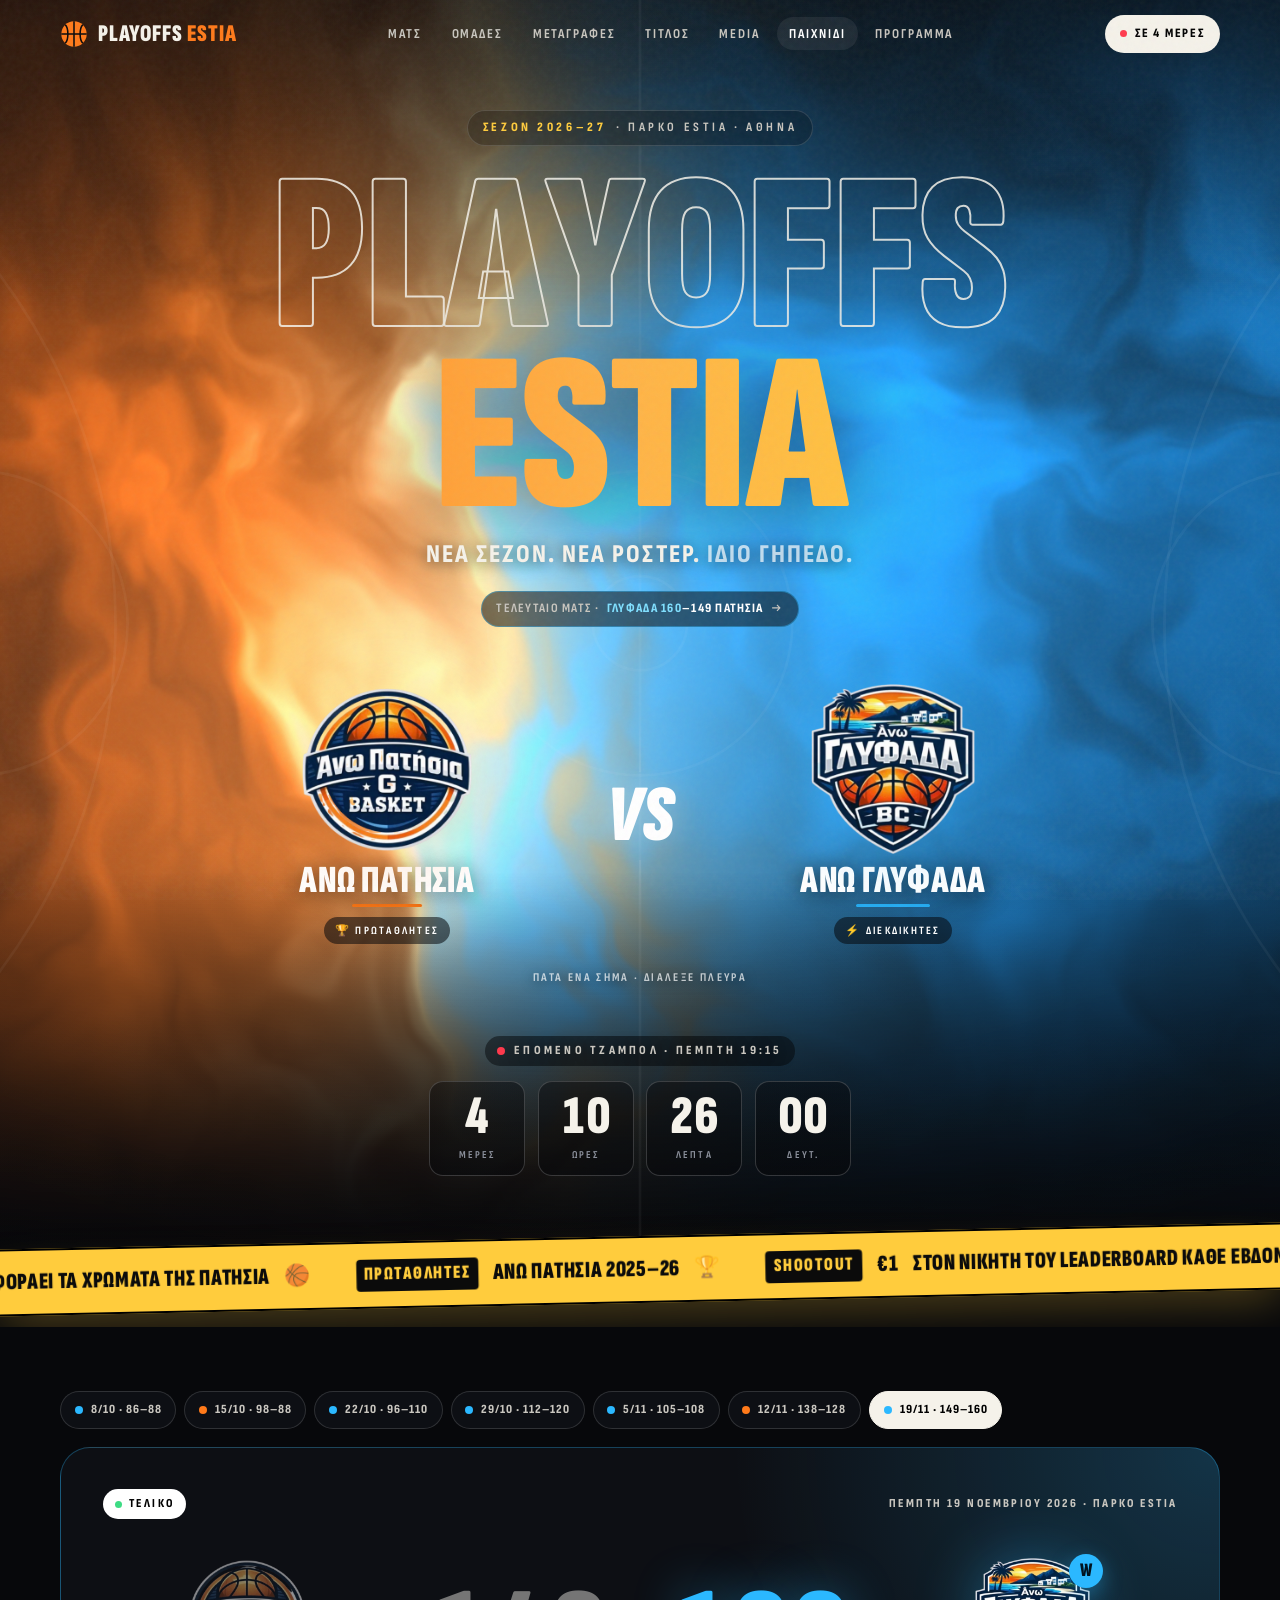
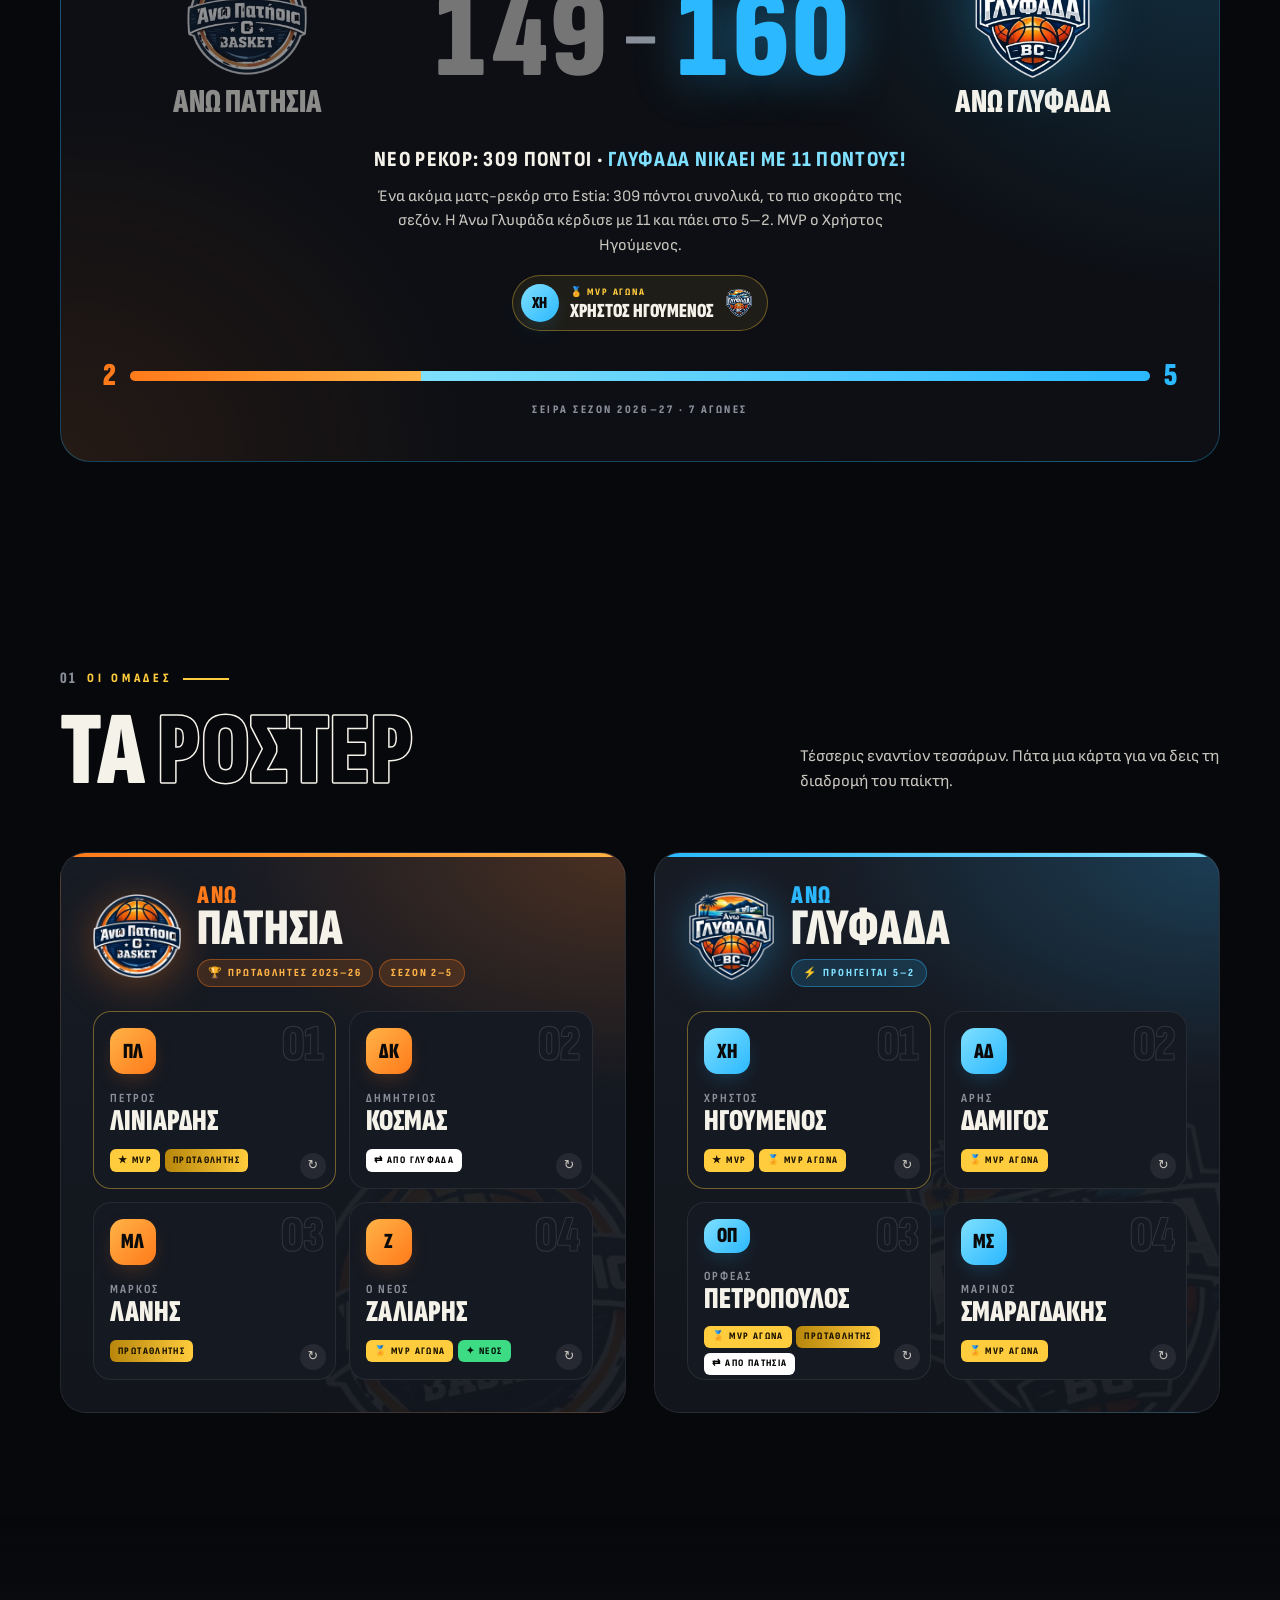
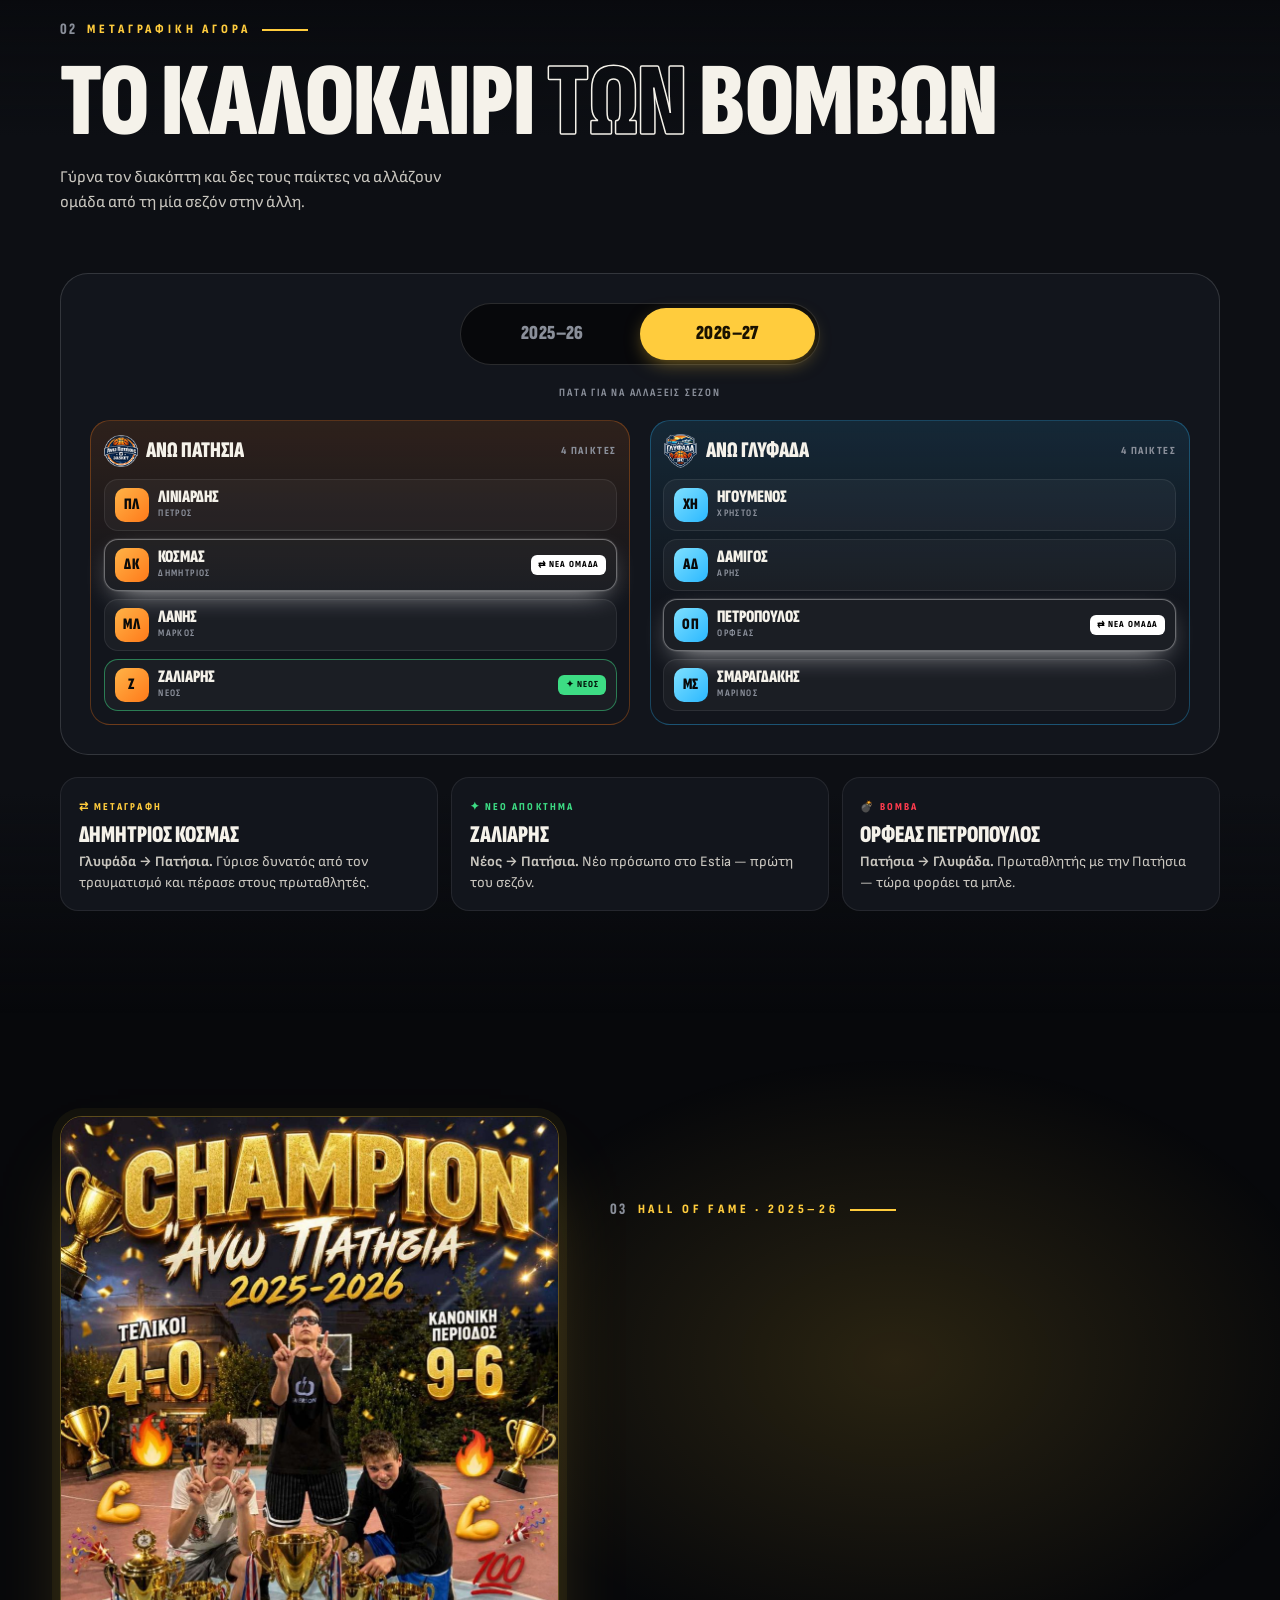
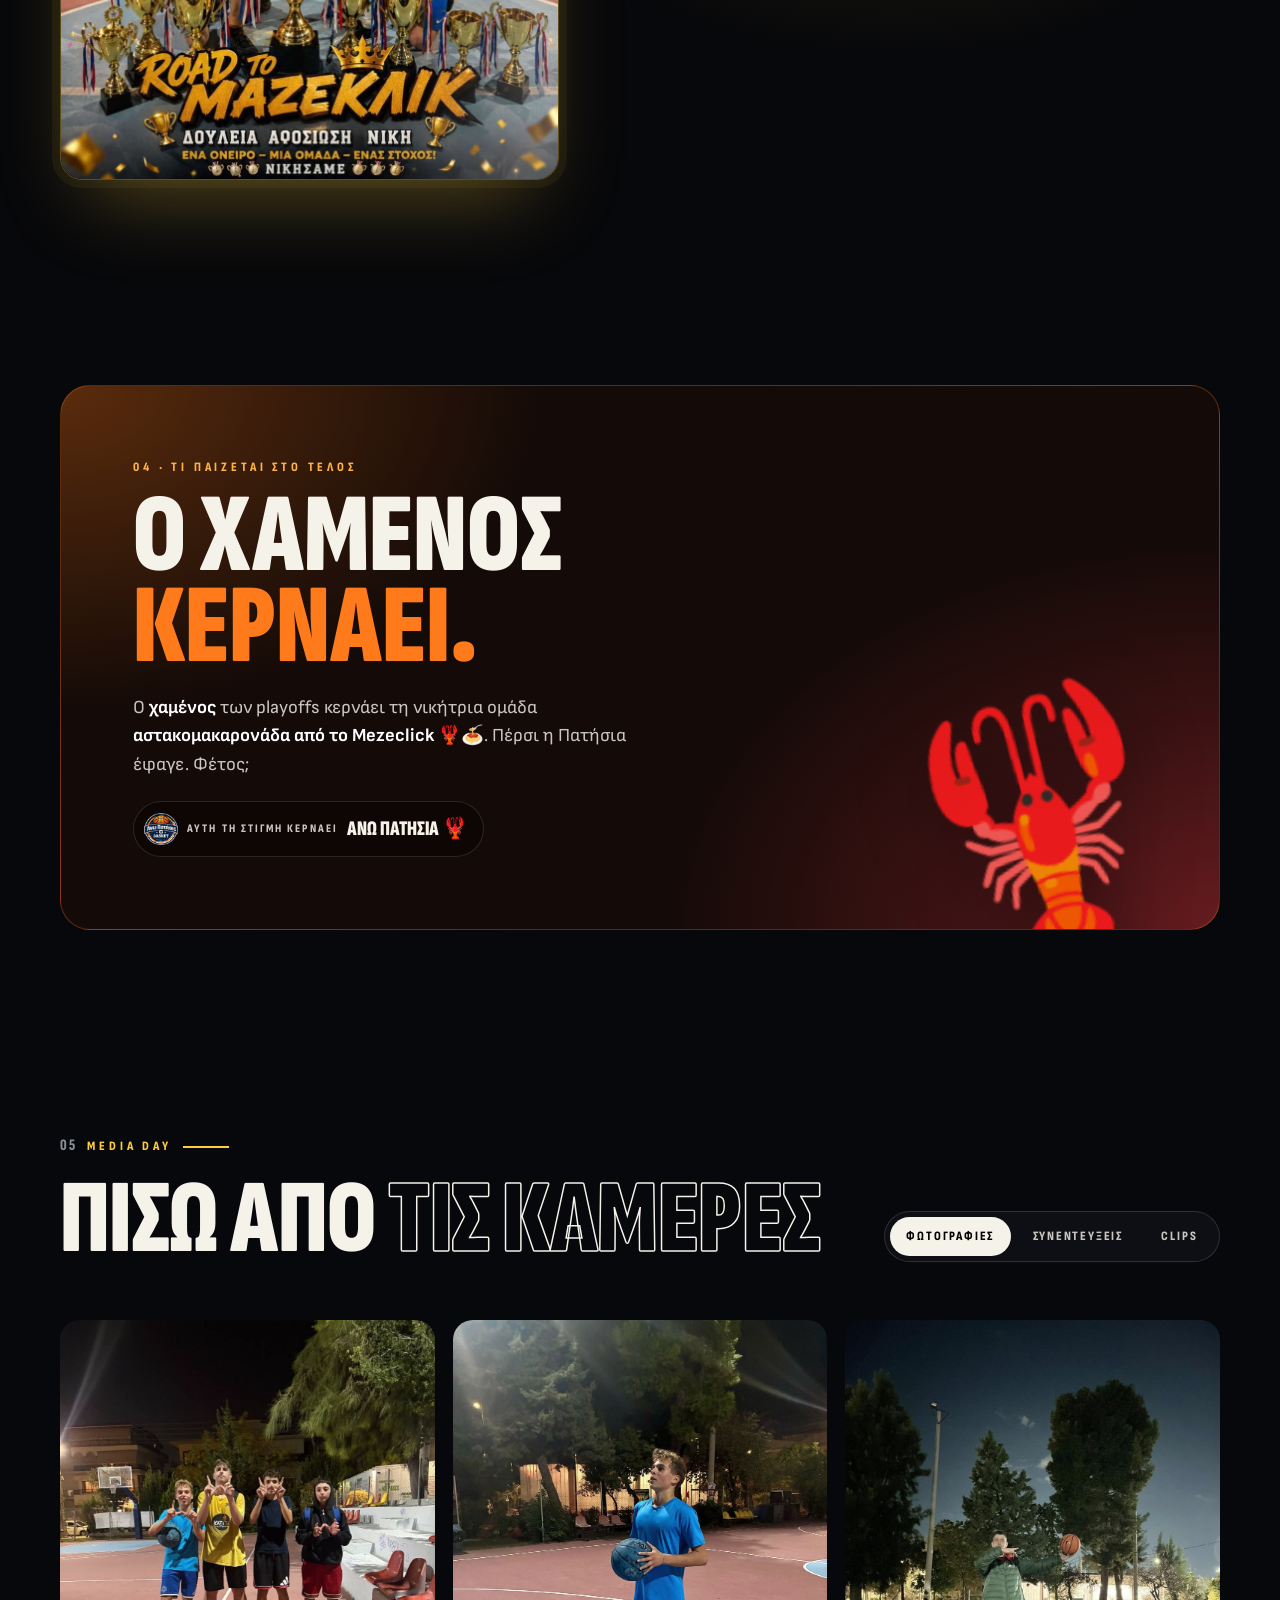
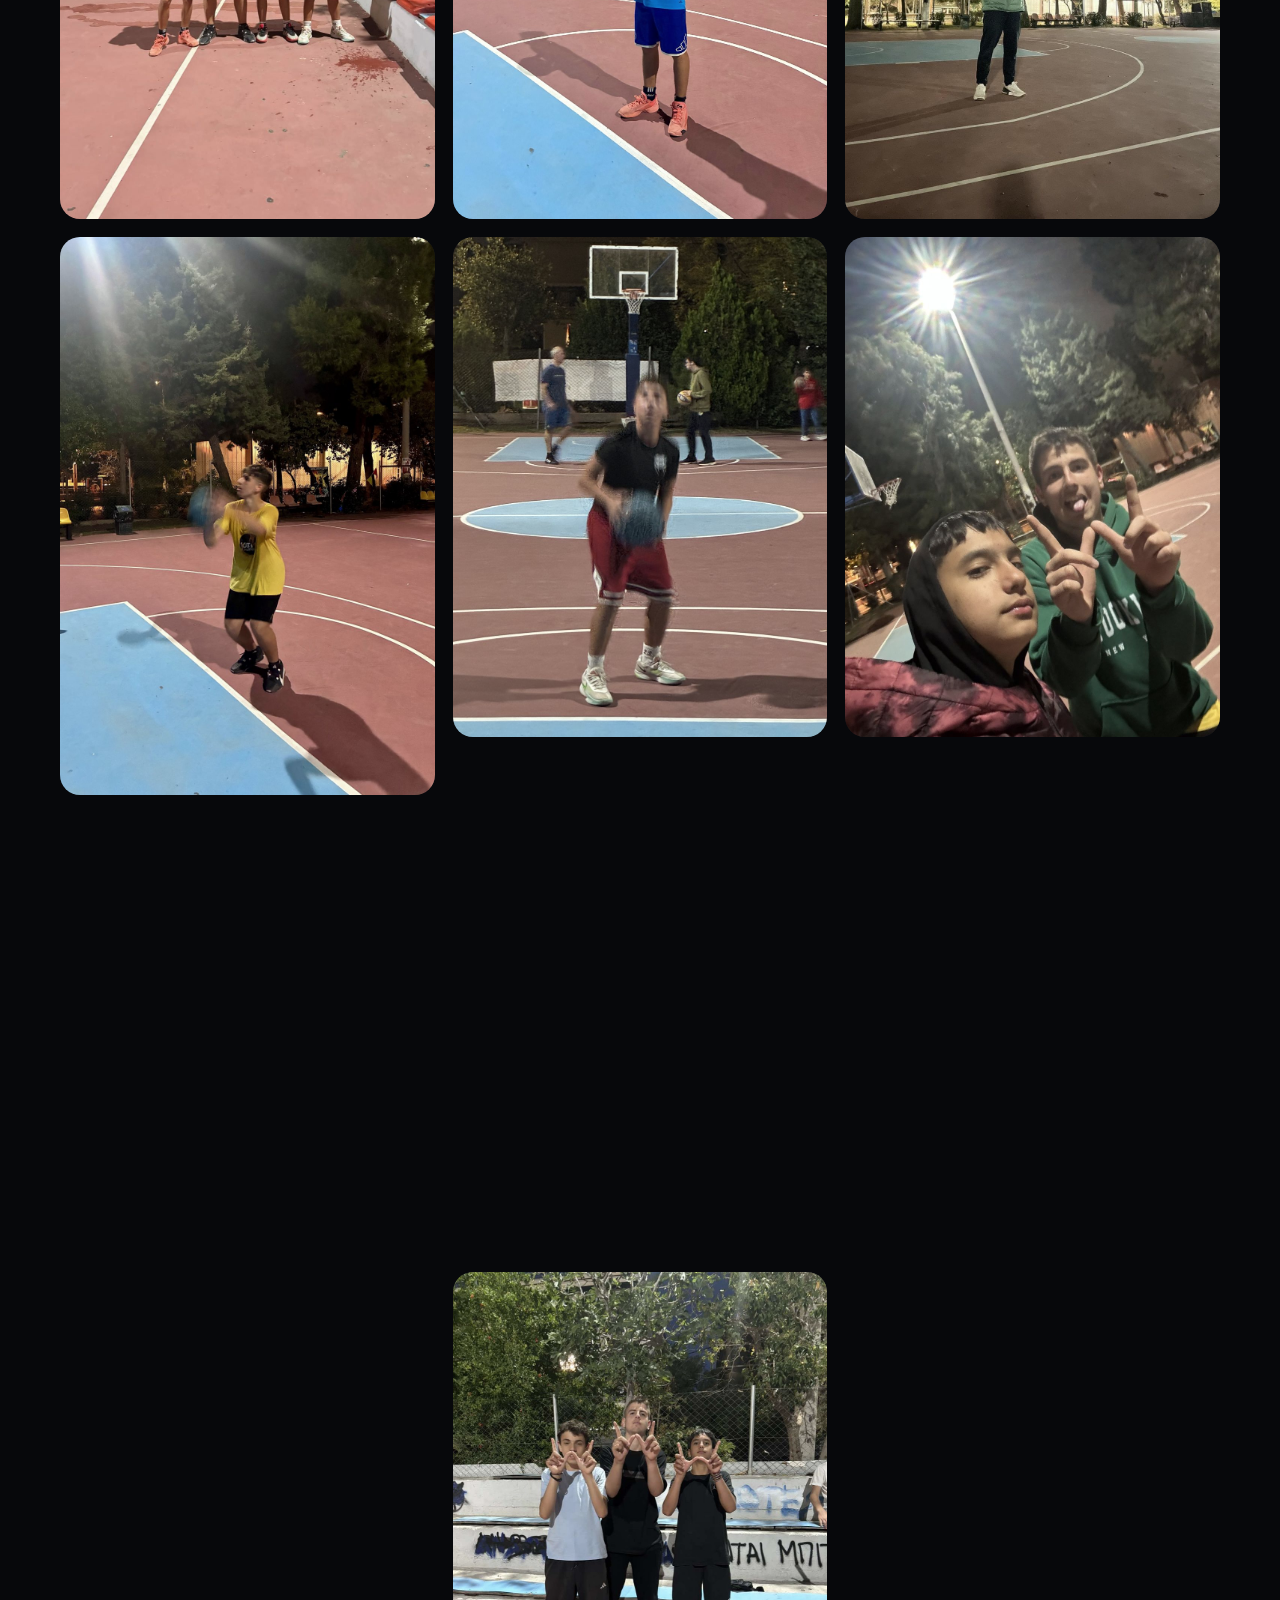
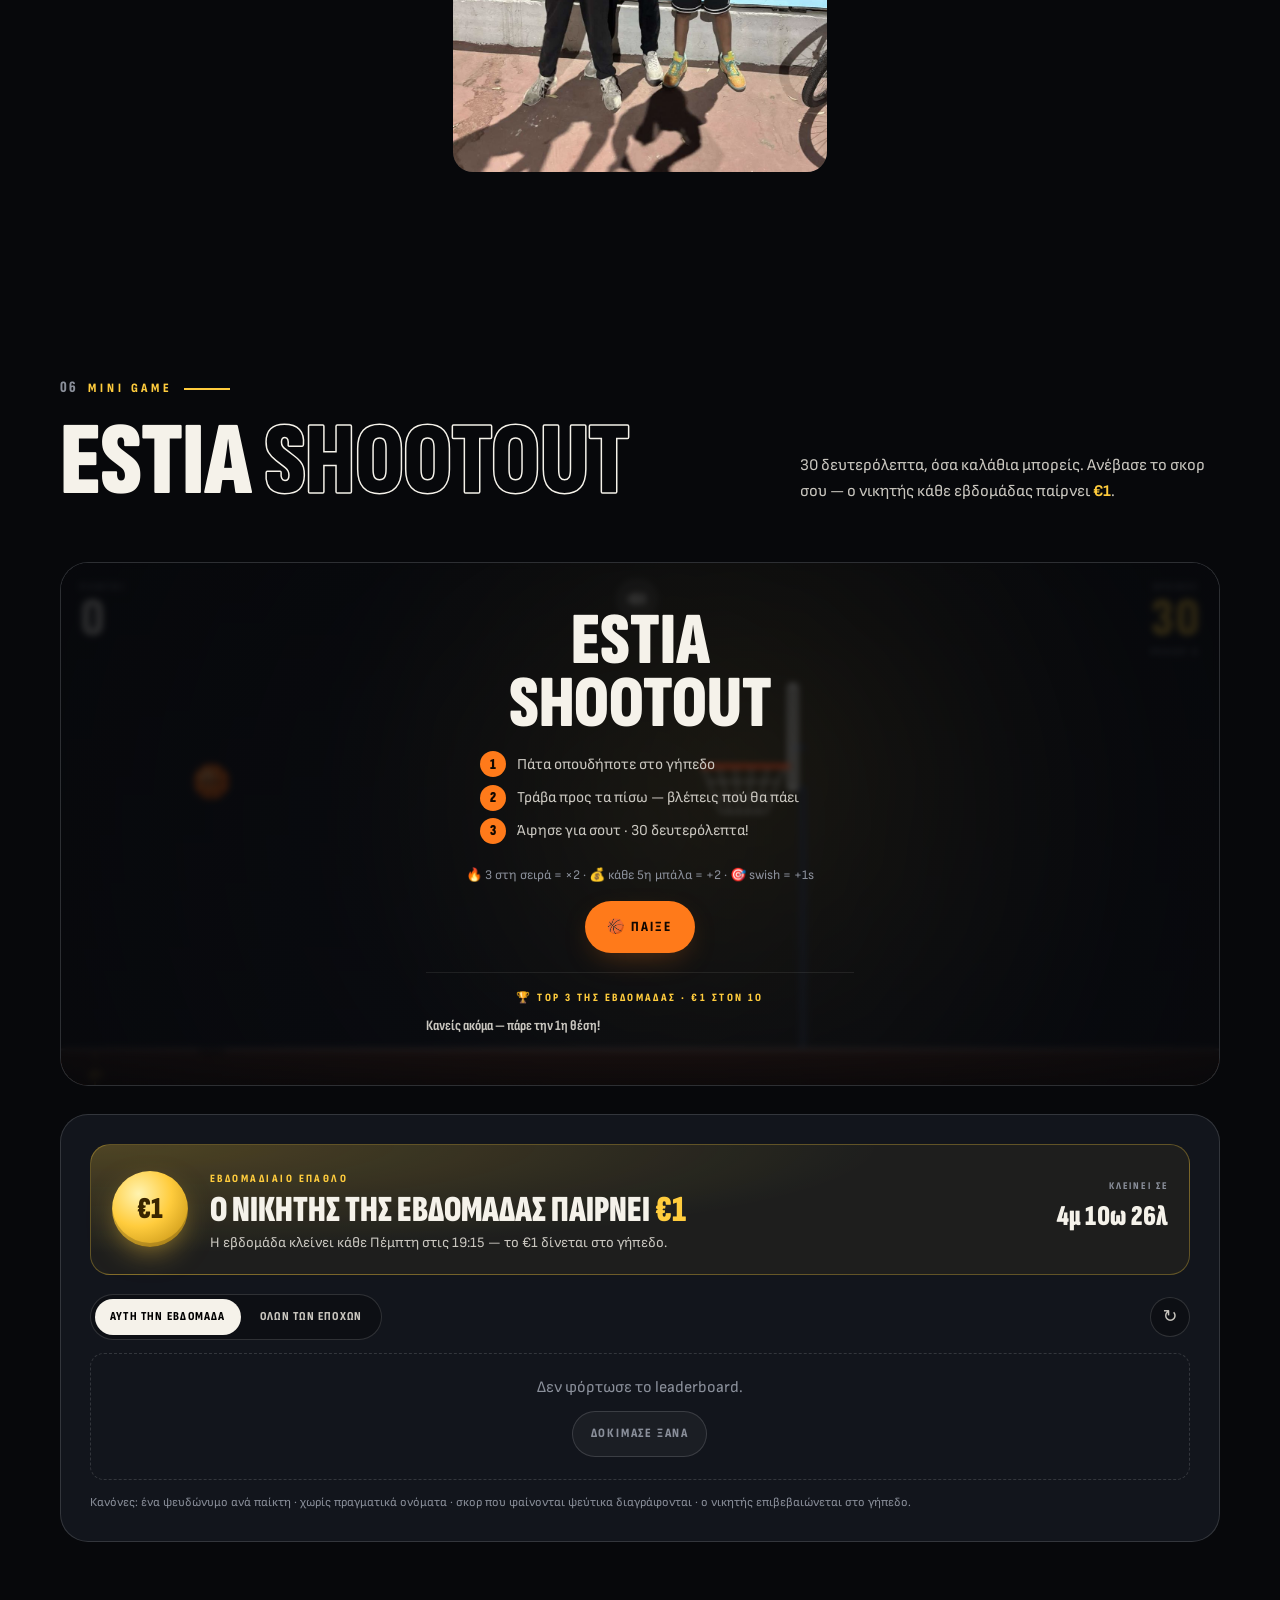
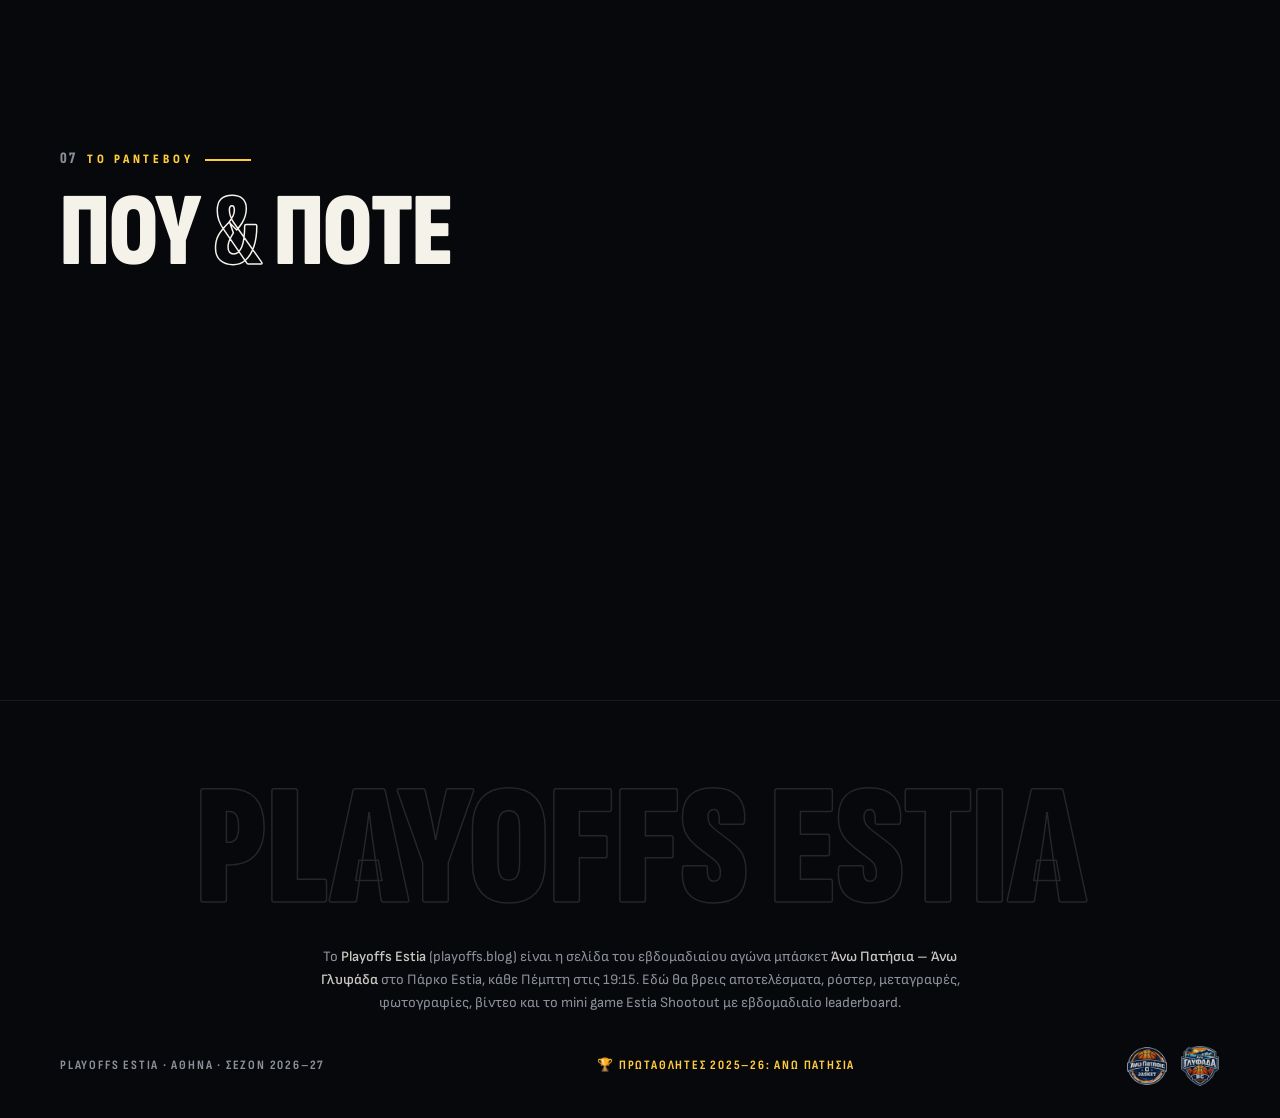
==== commit c957bdc7: "Add 19 Nov result: Γλυφάδα 160–149 Πατήσια, MVP Χρήστος Ηγούμενος Season-high 309 points; series now" ====
--- a/index.html
+++ b/index.html
@@ -1525,6 +1525,11 @@
         date: 'Πέμπτη 12 Νοεμβρίου 2026', short: '12/11', pat: 138, gly: 128, mvp: 'Ζαλιάρης',
         title: 'Ρεκόρ σεζόν για την Πατήσια',
         text: 'Το πιο σκοράτο ματς της χρονιάς (266 πόντοι) πήγε στην Άνω Πατήσια, που μειώνει σε 2–4. MVP ο Ζαλιάρης στην πρώτη του σεζόν στο Estia.'
+      },
+      {
+        date: 'Πέμπτη 19 Νοεμβρίου 2026', short: '19/11', pat: 149, gly: 160, mvp: 'Ηγούμενος',
+        title: 'Νέο ρεκόρ: 309 πόντοι',
+        text: 'Ένα ακόμα ματς-ρεκόρ στο Estia: 309 πόντοι συνολικά, το πιο σκοράτο της σεζόν. Η Άνω Γλυφάδα κέρδισε με 11 και πάει στο 5–2. MVP ο Χρήστος Ηγούμενος.'
       }
     ];
 
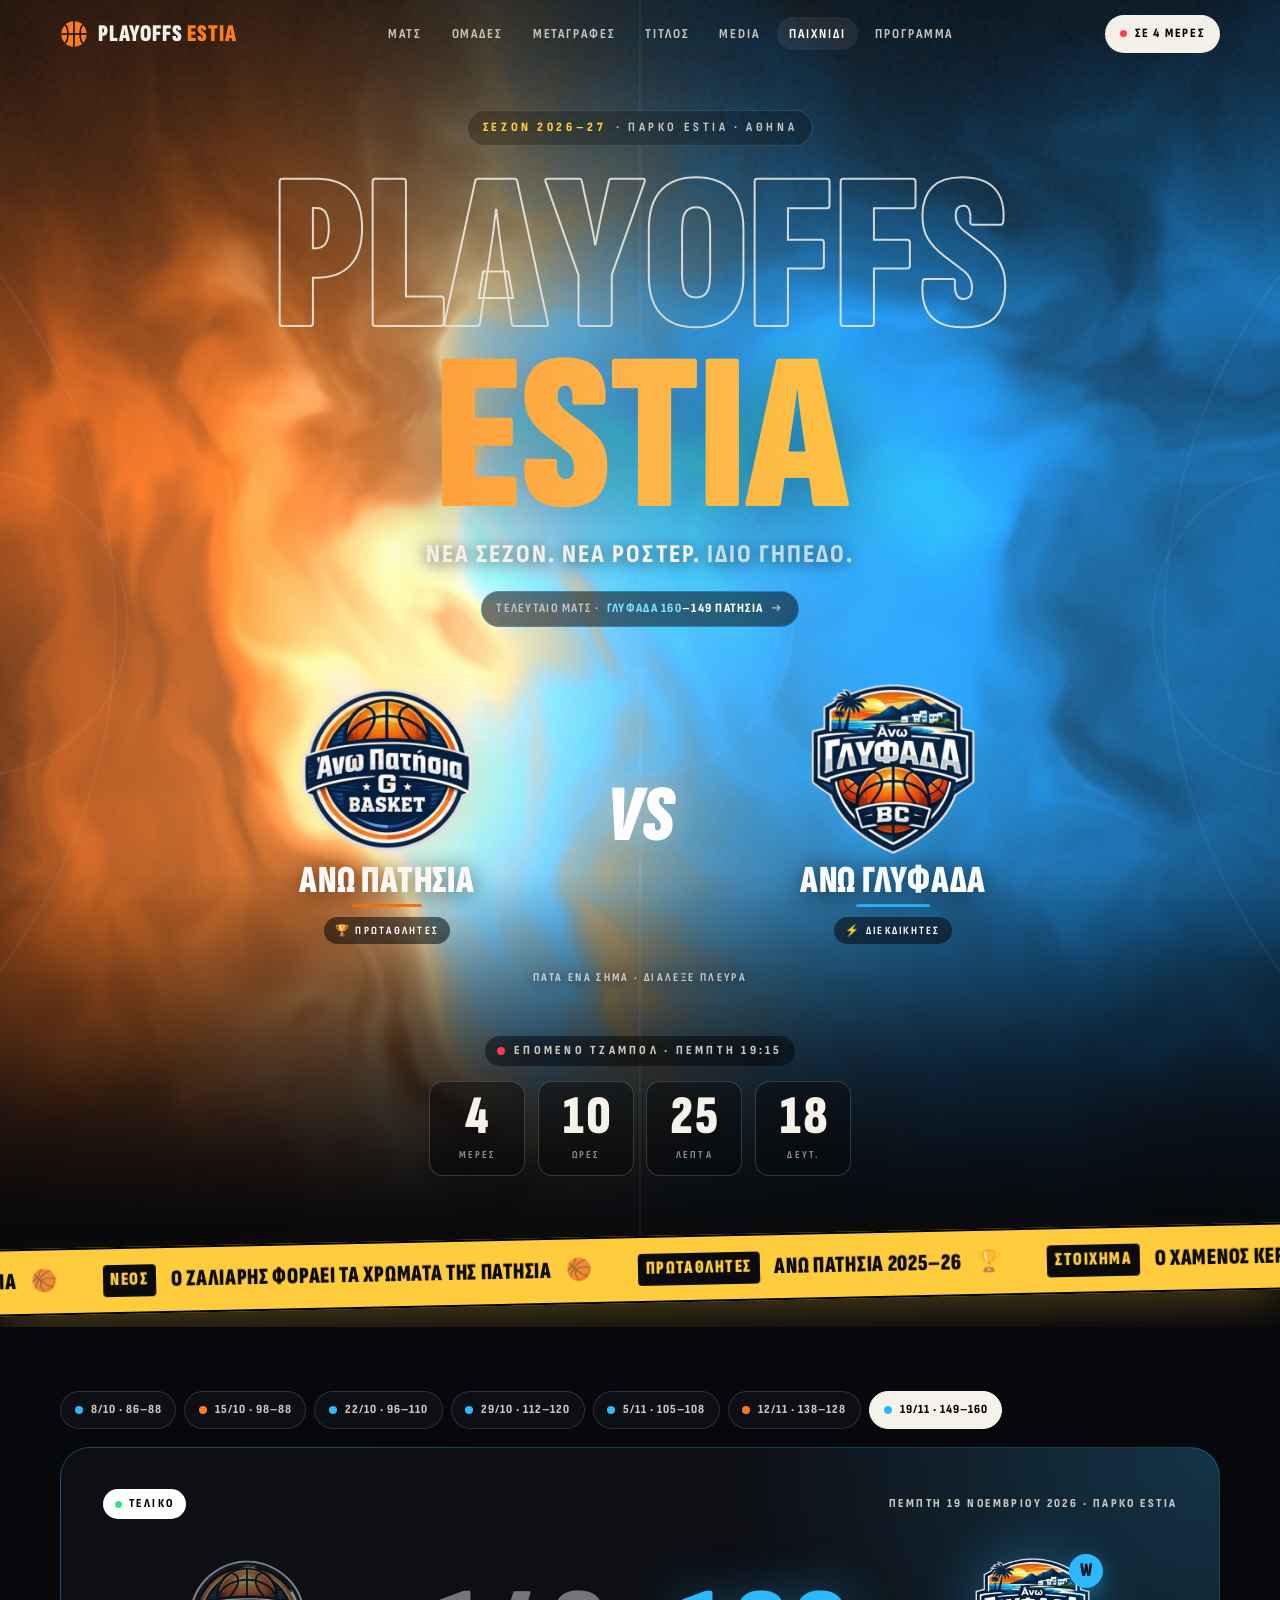
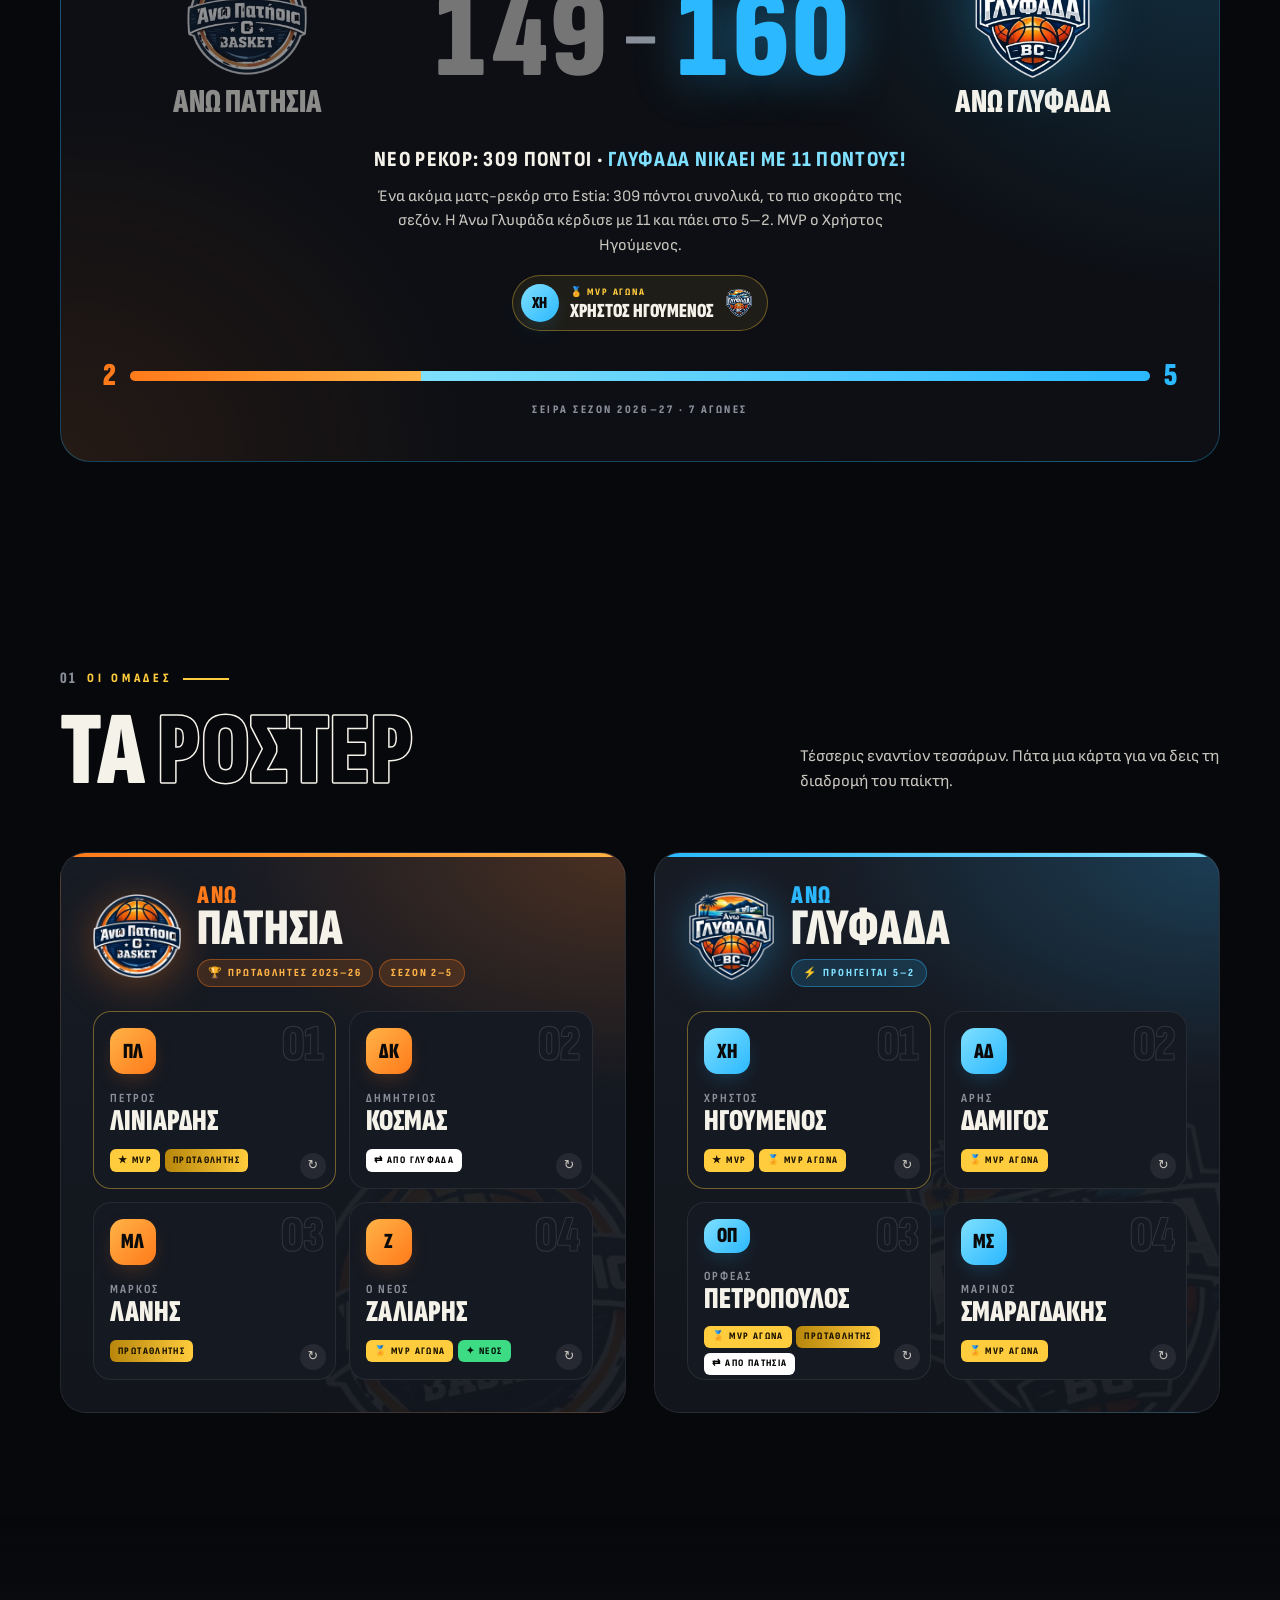
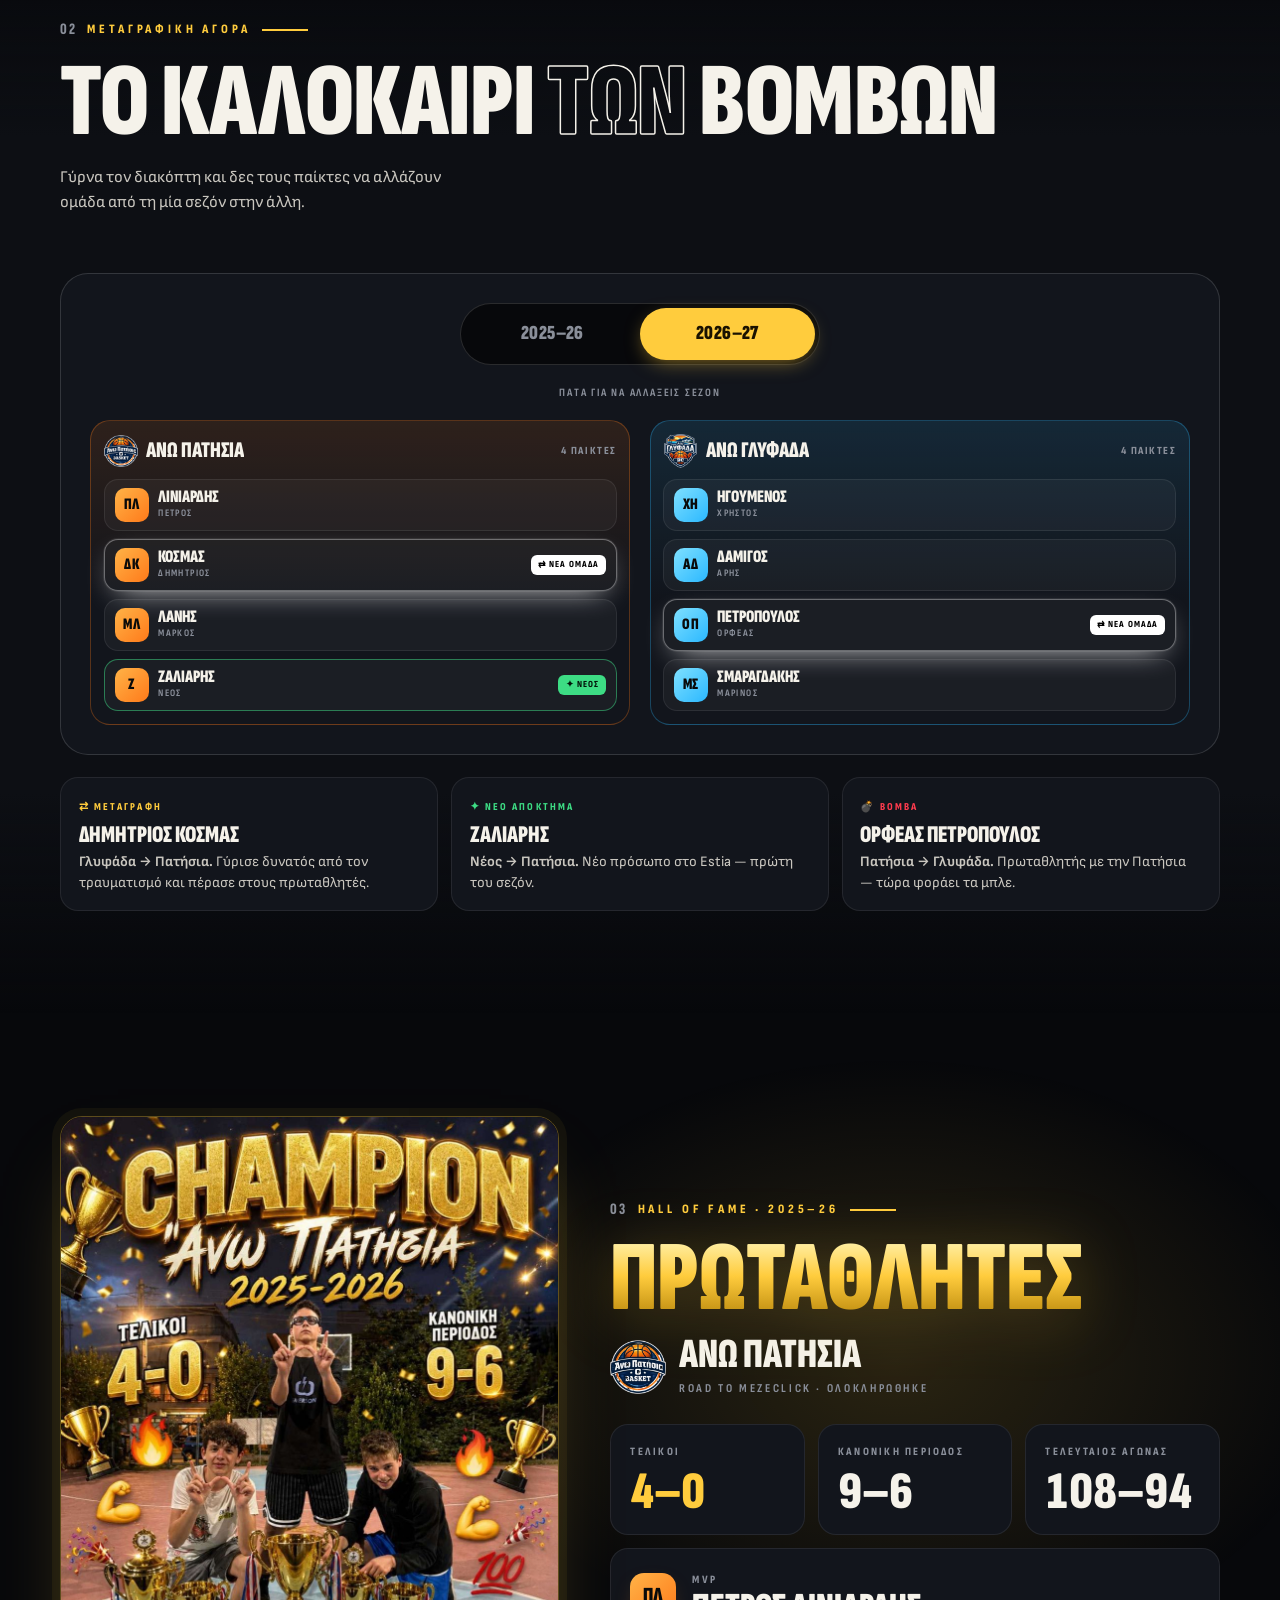
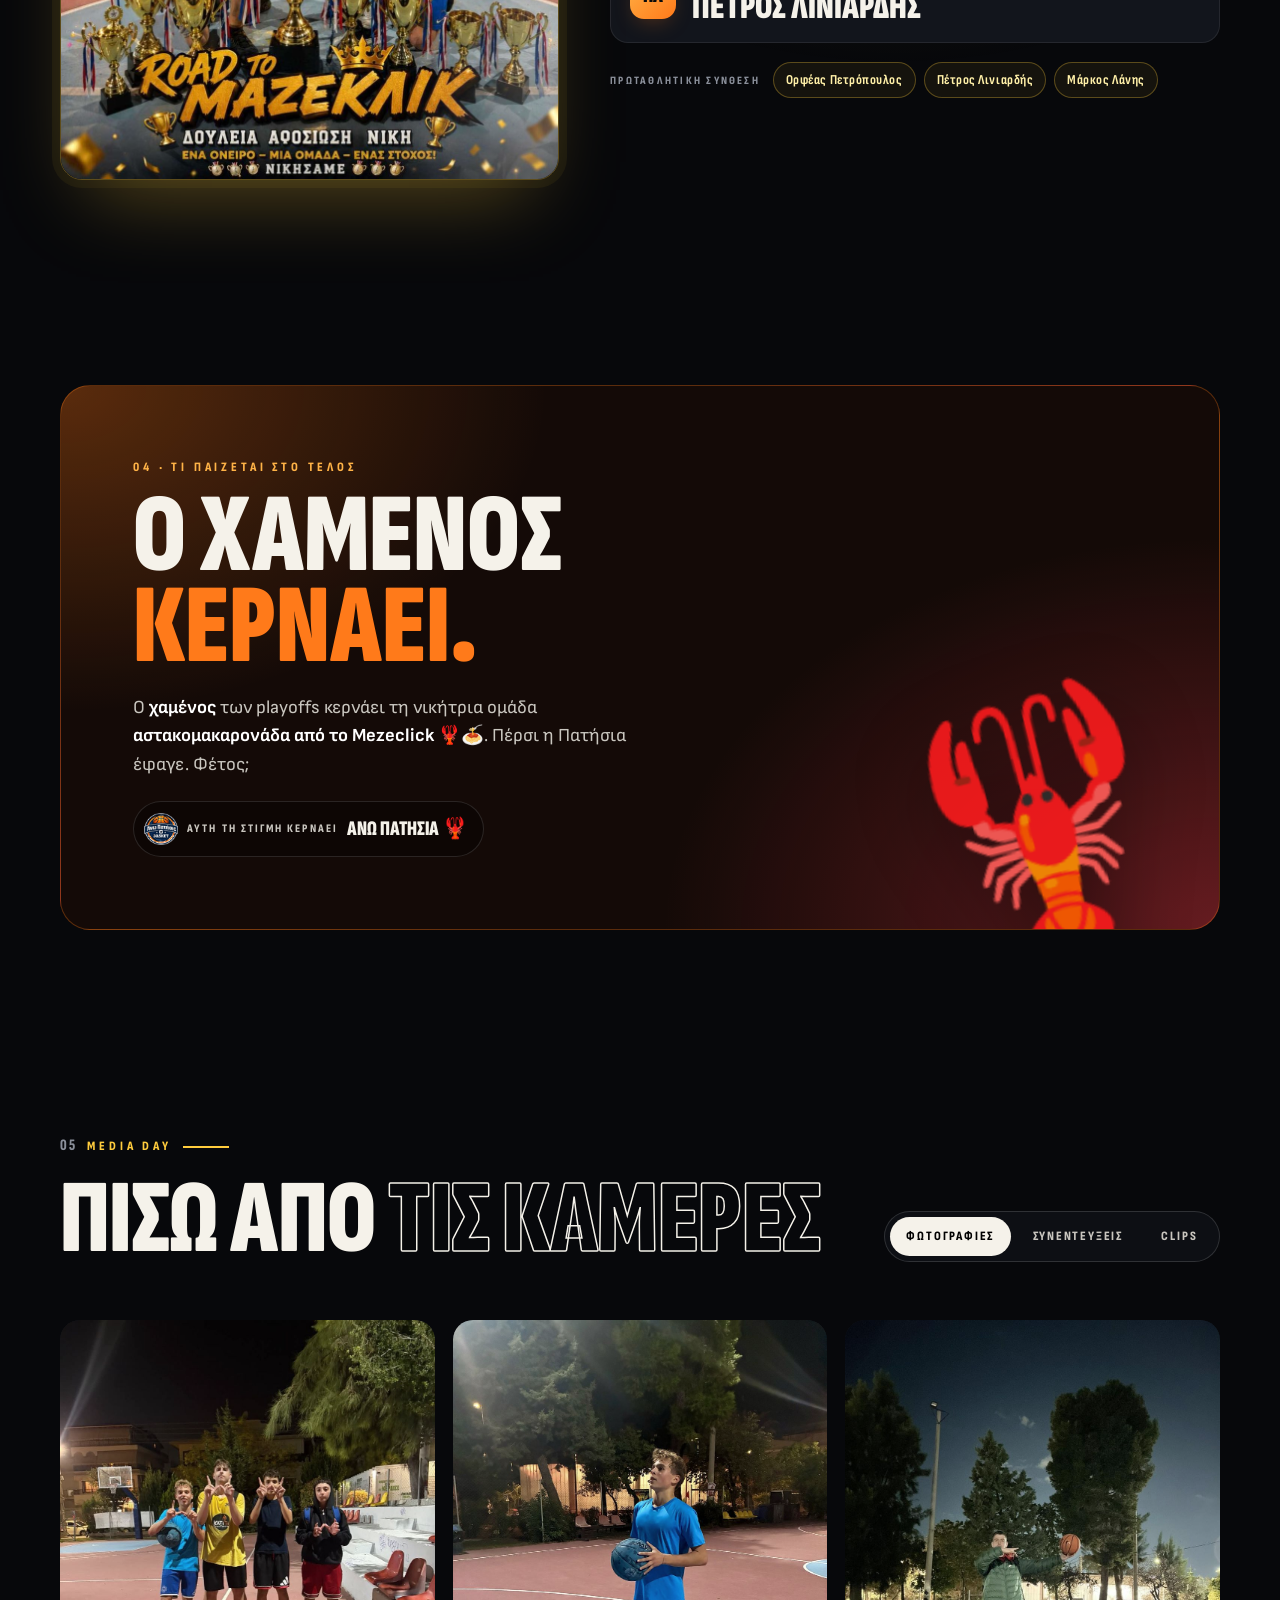
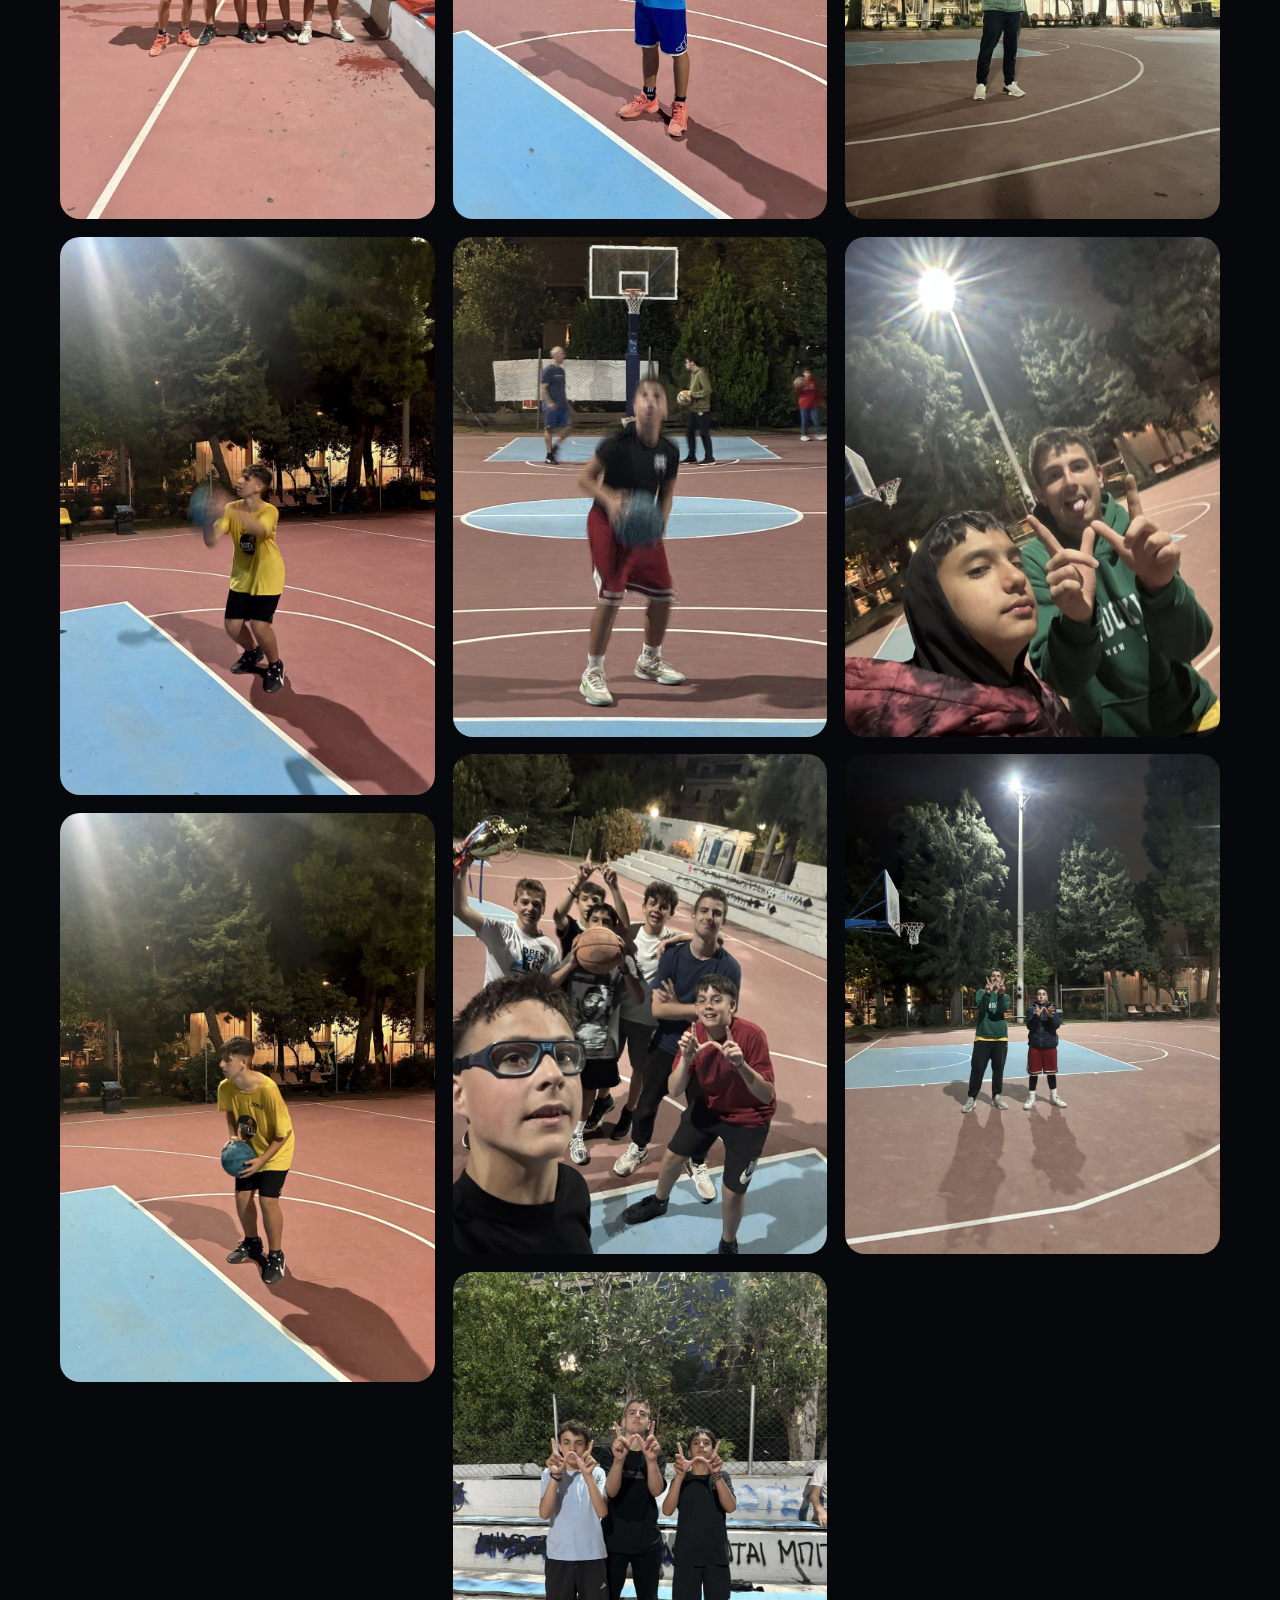
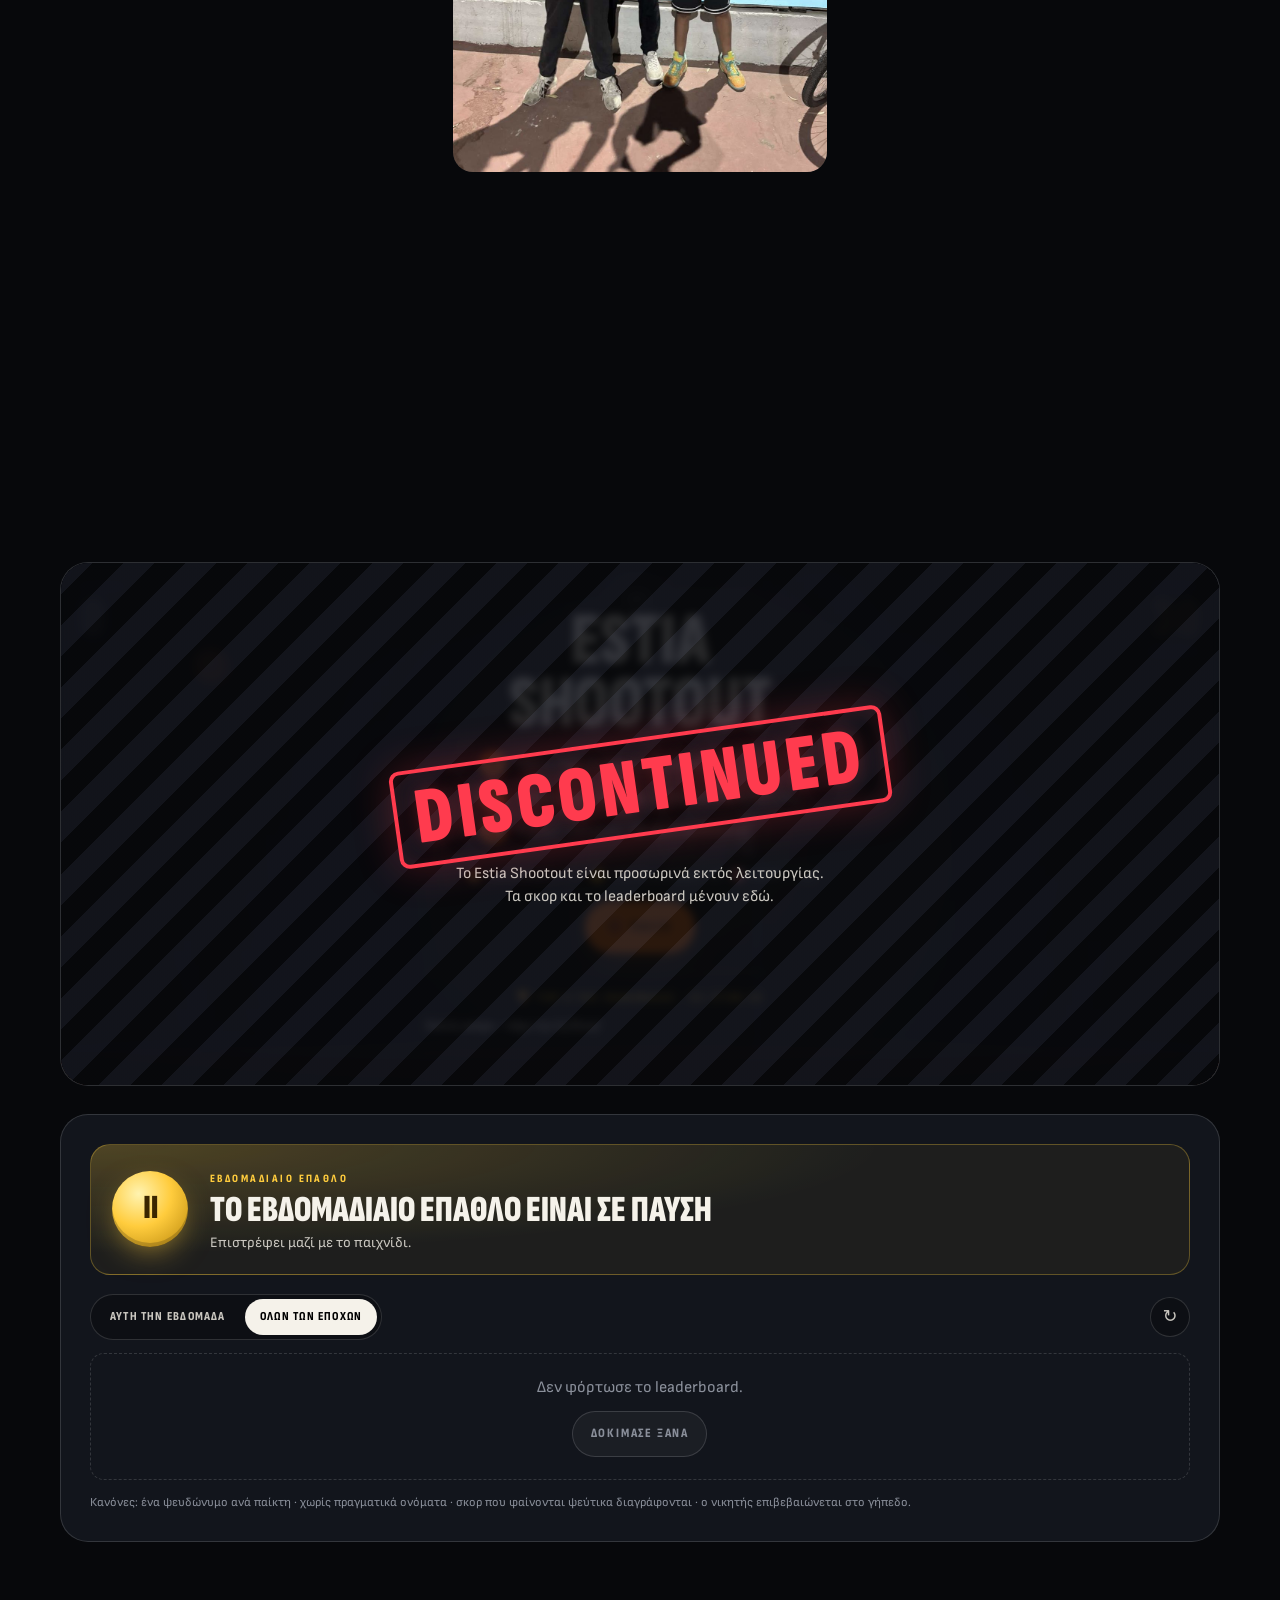
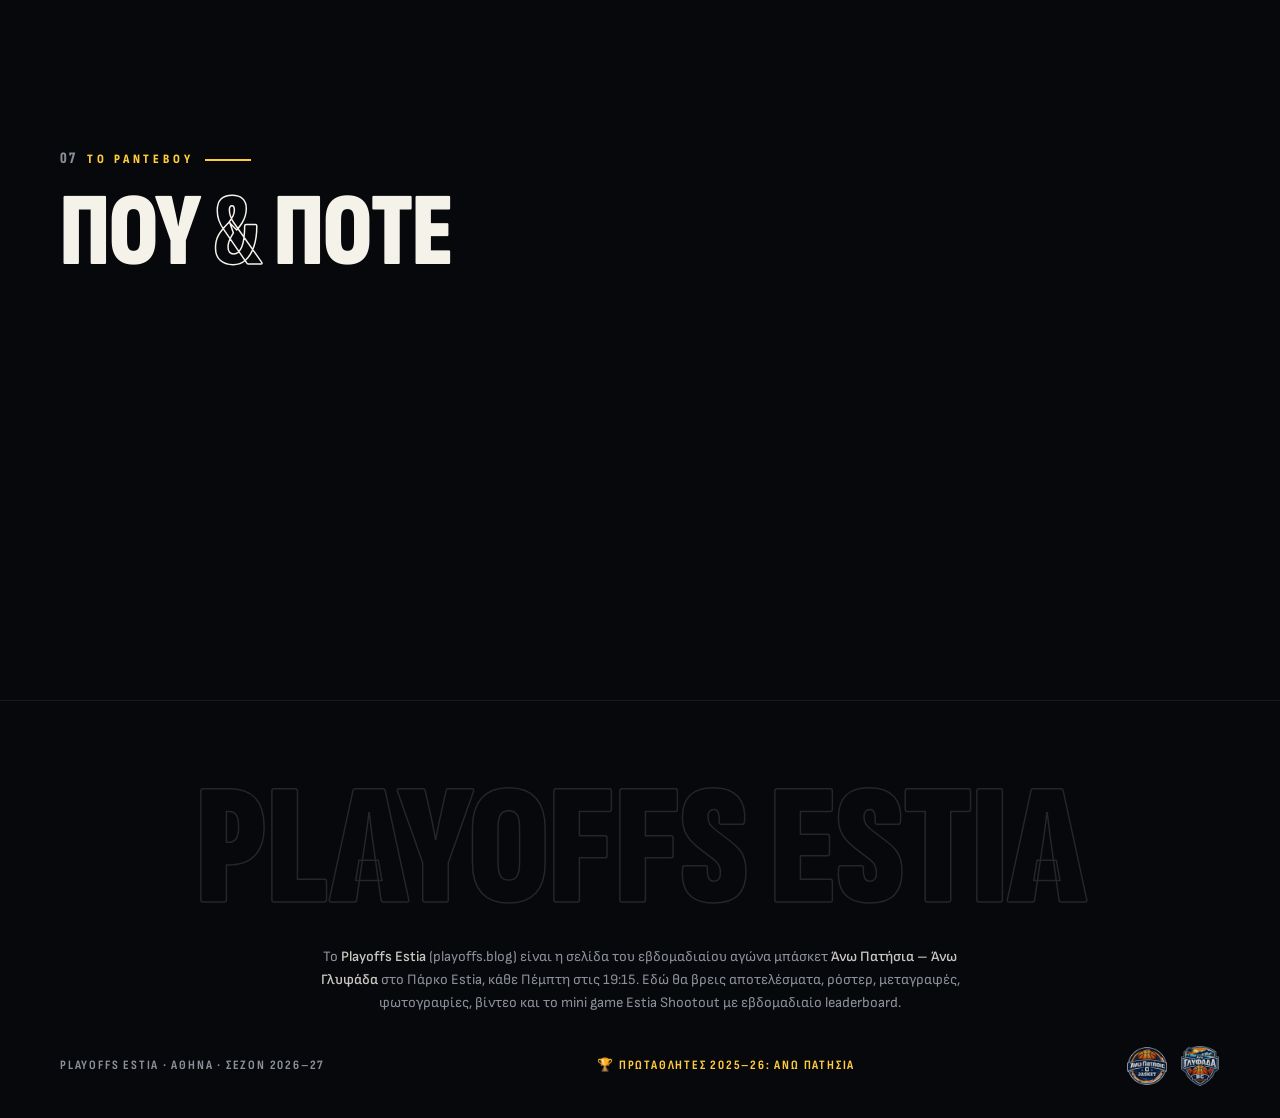
==== commit 942f0eae: "Pause Estia Shootout: "Discontinued" stamp over the game - GAME_PAUSED flag (true for now): striped " ====
--- a/index.html
+++ b/index.html
@@ -703,6 +703,11 @@
     .sc-nums.wide { font-size: clamp(3rem, 11.5vw, 8rem); }
     .score { grid-template-columns: minmax(0, 1fr) auto minmax(0, 1fr); }
     .sc-team b { overflow-wrap: anywhere; }
+    .g-paused { position: absolute; inset: 0; z-index: 6; display: grid; place-items: center; text-align: center; padding: 1.5rem; background: repeating-linear-gradient(-45deg, rgba(7,8,11,.86) 0 22px, rgba(20,22,30,.86) 22px 44px); backdrop-filter: blur(4px); -webkit-backdrop-filter: blur(4px); }
+    .g-paused[hidden], .lb-timer[hidden] { display: none; }
+    .g-stamp { display: inline-block; padding: .35rem 1.1rem .25rem; border: 4px solid var(--live); border-radius: 10px; color: var(--live); font-family: var(--display); font-weight: 900; text-transform: uppercase; letter-spacing: .06em; font-size: clamp(2.4rem, 10vw, 5rem); line-height: 1; transform: rotate(-8deg); box-shadow: 0 0 40px rgba(255,59,78,.25), inset 0 0 20px rgba(255,59,78,.15); text-shadow: 0 0 20px rgba(255,59,78,.35); }
+    .g-paused p { margin-top: 1.6rem; color: var(--ink-2); font-size: .98rem; line-height: 1.5; }
+    html.game-paused .tab-badge { display: none; }
     .res-mvp { --c: var(--gly); --c2: var(--gly-2); --glow: var(--gly-glow); display: flex; align-items: center; gap: .7rem; width: fit-content; max-width: 100%; margin: 1rem auto 0; padding: .5rem .9rem .5rem .5rem; border-radius: 999px; background: rgba(255,204,61,.08); border: 1px solid rgba(255,204,61,.35); }
     .res-mvp.pat { --c: var(--pat); --c2: var(--pat-2); --glow: var(--pat-glow); }
     .res-mvp .mono { width: 38px; height: 38px; font-size: 1.05rem; border-radius: 50%; margin: 0; flex: none; }
@@ -1152,7 +1157,7 @@
       <div class="ticker-item"><span class="k">Μεταγραφή</span> Δημήτριος Κοσμάς → Άνω Πατήσια <span class="sep">🏀</span></div>
       <div class="ticker-item"><span class="k">Νέος</span> Ο Ζαλιάρης φοράει τα χρώματα της Πατήσια <span class="sep">🏀</span></div>
       <div class="ticker-item"><span class="k">Πρωταθλητές</span> Άνω Πατήσια 2025–26 <span class="sep">🏆</span></div>
-      <div class="ticker-item"><span class="k">Shootout</span> <span class="prize-amt">€1</span> στον νικητή του leaderboard κάθε εβδομάδας 🏆 <span class="sep">🏀</span></div>
+      <div class="ticker-item" id="tickShootout"><span class="k">Shootout</span> <span class="prize-amt">€1</span> στον νικητή του leaderboard κάθε εβδομάδας 🏆 <span class="sep">🏀</span></div>
       <div class="ticker-item"><span class="k">Στοίχημα</span> Ο χαμένος κερνάει αστακομακαρονάδα 🦞 <span class="sep">🏀</span></div>
       <div class="ticker-item"><span class="k">Ραντεβού</span> Κάθε Πέμπτη 19:15 · Estia <span class="sep">🏀</span></div>
     </div>
@@ -1350,7 +1355,7 @@
             <div class="sec-kicker"><span class="n">06</span> Mini Game</div>
             <h2 class="sec-title">Estia <span class="o">Shootout</span></h2>
           </div>
-          <p class="sec-lede reveal" style="--d:.1s">30 δευτερόλεπτα, όσα καλάθια μπορείς. Ανέβασε το σκορ σου — ο νικητής κάθε εβδομάδας παίρνει <b class="gold-t"><span class="prize-amt">€1</span></b>.</p>
+          <p class="sec-lede reveal" style="--d:.1s" id="gameLede">30 δευτερόλεπτα, όσα καλάθια μπορείς. Ανέβασε το σκορ σου — ο νικητής κάθε εβδομάδας παίρνει <b class="gold-t"><span class="prize-amt">€1</span></b>.</p>
         </div>
 
         <div class="game reveal" id="gameBox">
@@ -1365,6 +1370,12 @@
           </div>
           <div class="game-pop" id="gPop"></div>
           <div class="g-count" id="gCount" aria-live="assertive"></div>
+          <div class="g-paused" id="gPaused" hidden>
+            <div>
+              <span class="g-stamp">Discontinued</span>
+              <p>Το Estia Shootout είναι προσωρινά εκτός λειτουργίας.<br />Τα σκορ και το leaderboard μένουν εδώ.</p>
+            </div>
+          </div>
           <div class="game-overlay" id="gOverlay">
             <div class="go-inner" id="gPanel"></div>
           </div>
@@ -1376,10 +1387,10 @@
             <div class="lb-coin" aria-hidden="true"><span class="prize-amt">€1</span></div>
             <div class="lb-prize-txt">
               <span class="lb-k">Εβδομαδιαίο έπαθλο</span>
-              <h3>Ο νικητής της εβδομάδας παίρνει <em><span class="prize-amt">€1</span></em></h3>
+              <h3 id="lbPrizeTitle">Ο νικητής της εβδομάδας παίρνει <em><span class="prize-amt">€1</span></em></h3>
               <p id="lbPrizeNote">Η εβδομάδα κλείνει κάθε Πέμπτη στις 19:15 — το <span class="prize-amt">€1</span> δίνεται στο γήπεδο.</p>
             </div>
-            <div class="lb-timer"><span>Κλείνει σε</span><b id="lbCountdown">—</b></div>
+            <div class="lb-timer" id="lbTimer"><span>Κλείνει σε</span><b id="lbCountdown">—</b></div>
           </div>
           <div class="lb-bar">
             <div class="lb-tabs" role="tablist" aria-label="Leaderboard">
@@ -1536,6 +1547,9 @@
     // Online leaderboard (Supabase project "estia-shootout"). The publishable key is meant to be public:
     // the database only lets visitors read and add scores (see leaderboard-setup.sql). Empty = this device only.
     // Weekly Shootout prize in euros. Key = the Thursday the week starts (19:15 Athens); other weeks get PRIZE_DEFAULT.
+    // Estia Shootout switched off for now: shows a "Discontinued" stamp over the game and pauses the prize.
+    // Set to false to bring the game (and the weekly prize) back.
+    var GAME_PAUSED = true;
     var PRIZE_DEFAULT = 1;
     var PRIZES = { '2026-11-12': 2 };
     var LEADERBOARD = { url: 'https://uoxhwnttdnpfbbspvvea.supabase.co', key: 'sb_publishable_1EmjpqrKhuOq1slJoRrt9A__LYMgQ2e' };
@@ -2472,6 +2486,19 @@
       var list = $('#lbList'), view = 'week', weekRows = [], loading = false;
       var myName = function () { return (store('estia-name') || '').toLowerCase(); };
       $('#lbOffline').hidden = LB.online;
+      if (GAME_PAUSED) {
+        document.documentElement.classList.add('game-paused');
+        $('#gPaused').hidden = false;
+        $('#gOverlay').hidden = true;
+        $$('[id="tickShootout"]').forEach(function (el) { el.remove(); }); // the ticker is duplicated for its loop
+        $('#gameLede').textContent = 'Το mini game είναι προσωρινά εκτός λειτουργίας. Τα σκορ και οι νικητές των προηγούμενων εβδομάδων μένουν στο leaderboard.';
+        $('#lbPrizeTitle').textContent = 'Το εβδομαδιαίο έπαθλο είναι σε παύση';
+        $('#lbPrizeNote').textContent = 'Επιστρέφει μαζί με το παιχνίδι.';
+        $('#lbTimer').hidden = true;
+        $('.lb-coin').textContent = '⏸';
+        view = 'all';
+        $$('.lb-tabs button').forEach(function (x) { x.setAttribute('aria-selected', x.getAttribute('data-view') === 'all'); });
+      }
       $$('.prize-amt').forEach(function (el) { el.textContent = prizeNow(); });
       if (!LB.online) $('#lbPrizeNote').textContent = 'Η εβδομάδα κλείνει κάθε Πέμπτη στις 19:15 — το ' + prizeNow() + ' δίνεται στο γήπεδο. Το online leaderboard ανοίγει σύντομα.';
       function teamImg(t) { return TEAMS[t] ? '<img src="' + TEAMS[t].logo + '" alt="' + TEAMS[t].short + '" />' : '<span class="lb-noteam" aria-hidden="true">🏀</span>'; }
@@ -2484,7 +2511,7 @@
           '<span class="lb-score">' + (+r.score) + '</span></li>';
       }
       function empty(msg, withPlay) {
-        list.innerHTML = '<li class="lb-empty">' + msg + (withPlay ? '<br/><button class="btn btn-primary btn-sm" data-play>🏀 Παίξε τώρα</button>' : '') + '</li>';
+        list.innerHTML = '<li class="lb-empty">' + msg + (withPlay && !GAME_PAUSED ? '<br/><button class="btn btn-primary btn-sm" data-play>🏀 Παίξε τώρα</button>' : '') + '</li>';
       }
       function load() {
         if (loading) return; loading = true;
@@ -2494,7 +2521,7 @@
         p.then(function (rows) {
           rows = bestPerName(rows || [], 10);
           if (view === 'week') { weekRows = rows; Game.top3(rows); }
-          if (!rows.length) empty(view === 'week' ? 'Κανένα σκορ ακόμα αυτή την εβδομάδα — γίνε ο πρώτος!' : 'Κανένα σκορ ακόμα.', true);
+          if (!rows.length) empty(view === 'week' ? (GAME_PAUSED ? 'Κανένα σκορ αυτή την εβδομάδα — το παιχνίδι είναι σε παύση.' : 'Κανένα σκορ ακόμα αυτή την εβδομάδα — γίνε ο πρώτος!') : 'Κανένα σκορ ακόμα.', true);
           else list.innerHTML = rows.map(row).join('');
         }).catch(function () {
           empty('Δεν φόρτωσε το leaderboard.<br/><button class="btn btn-ghost btn-sm" data-retry>Δοκίμασε ξανά</button>');
@@ -2731,6 +2758,7 @@
       }
       var countT = null;
       function play() {
+        if (GAME_PAUSED) return;
         Sound.unlock();
         stats = { shots: 0, made: 0, bestStreak: 0, threes: 0, swishes: 0, money: 0 };
         score = 0; streak = 0; timeLeft = 30; level = 0; lastTick = 0;
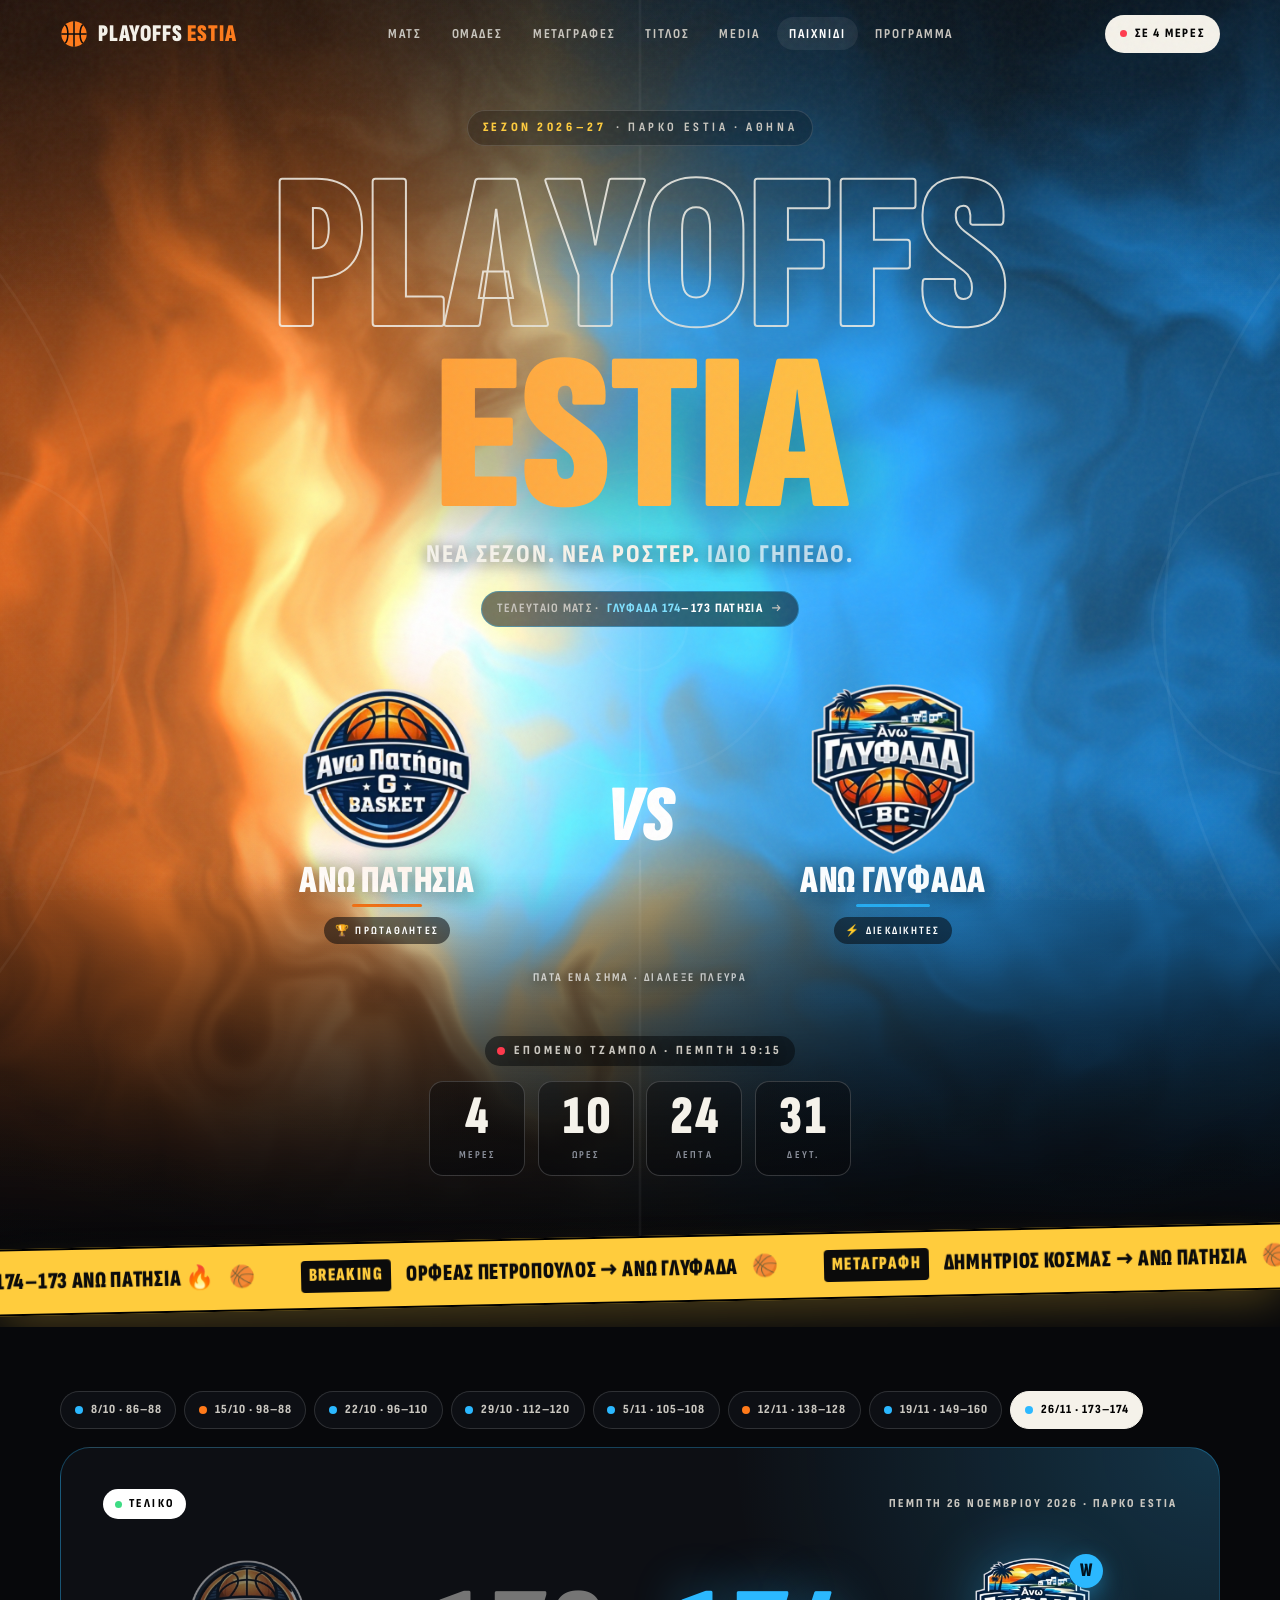
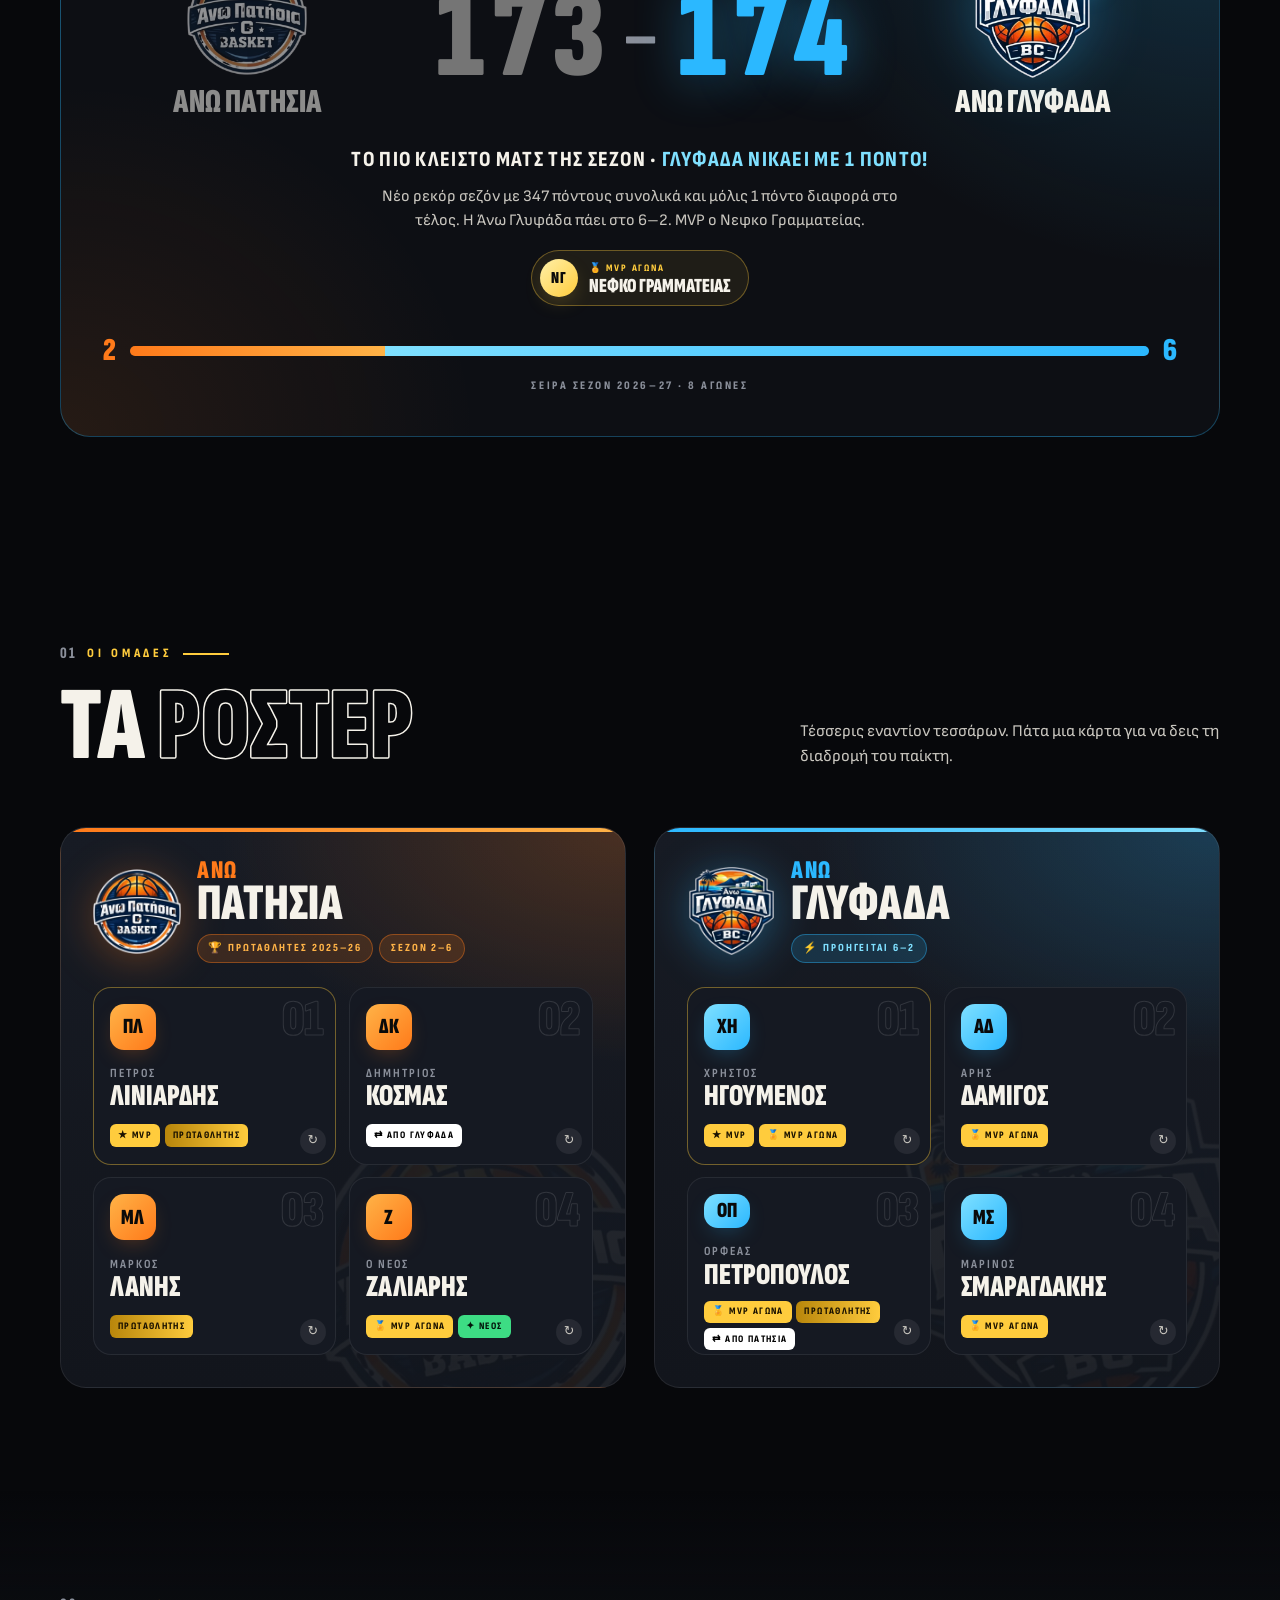
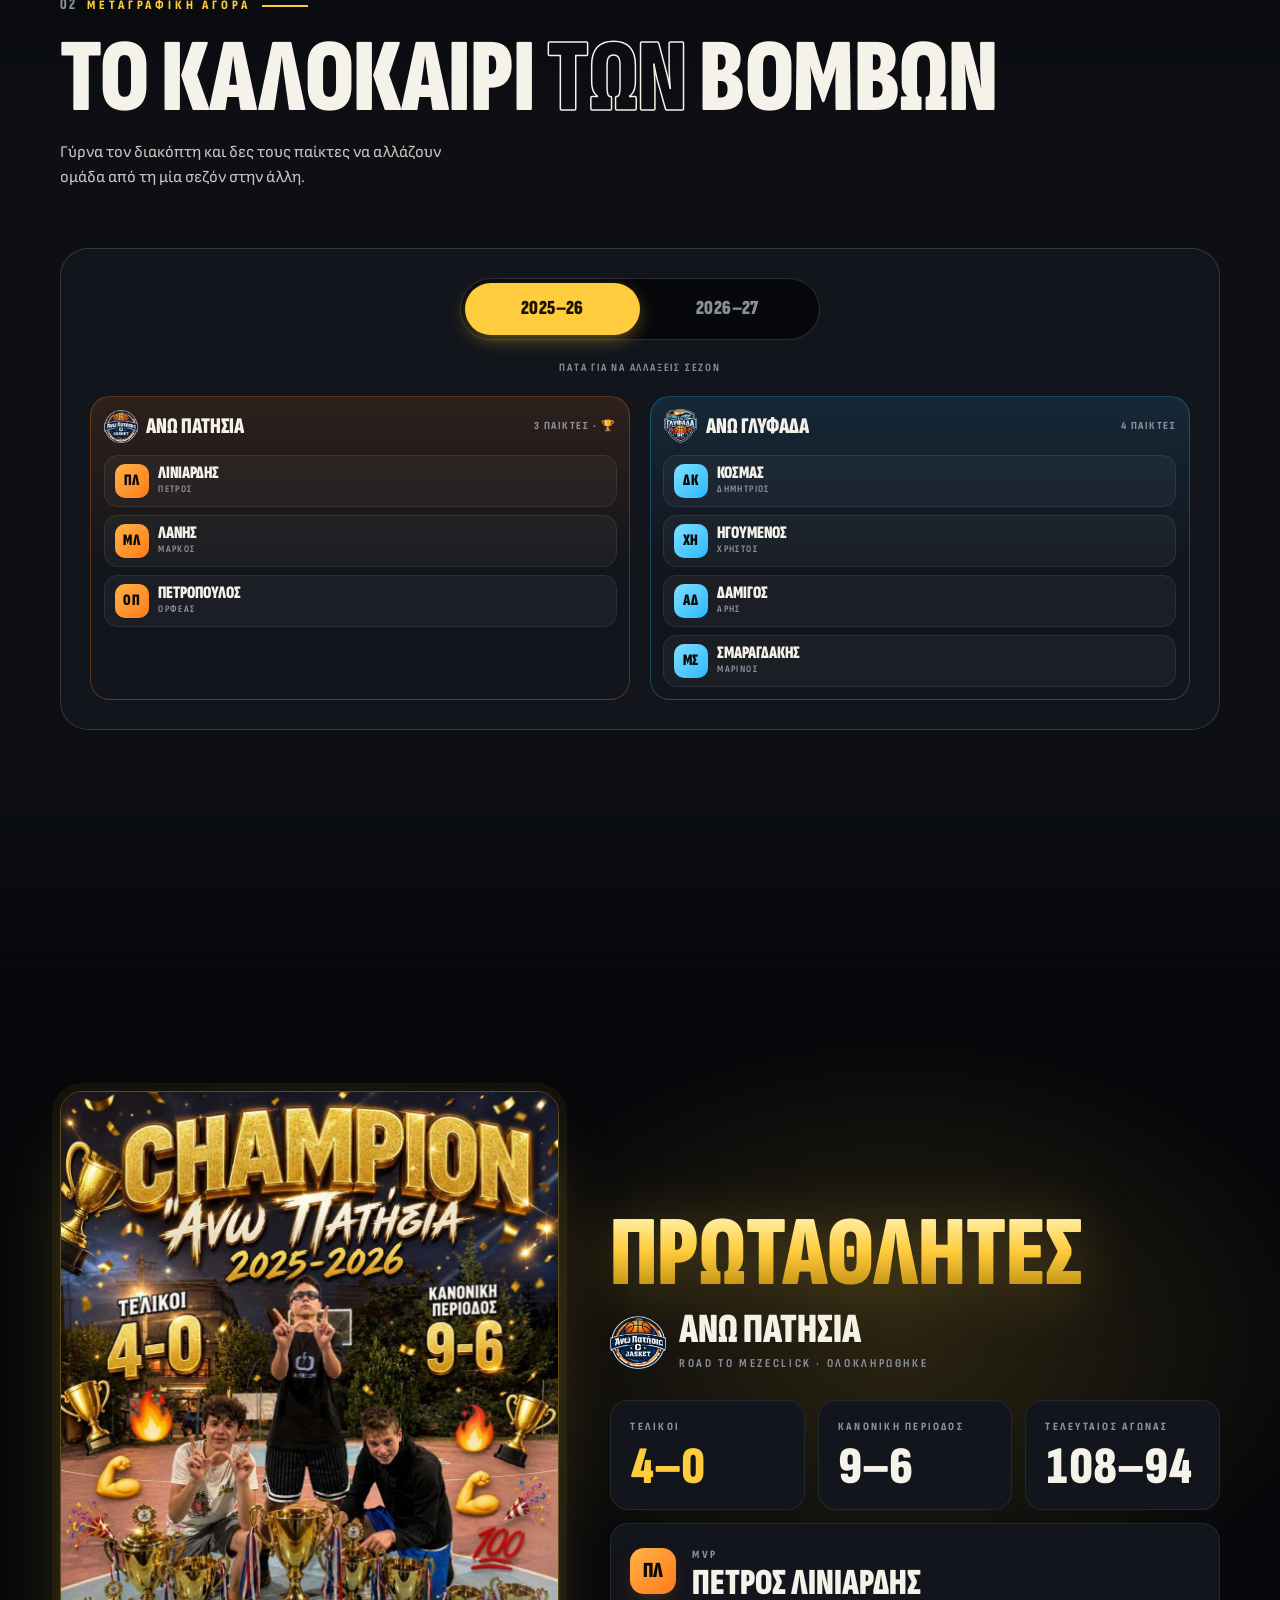
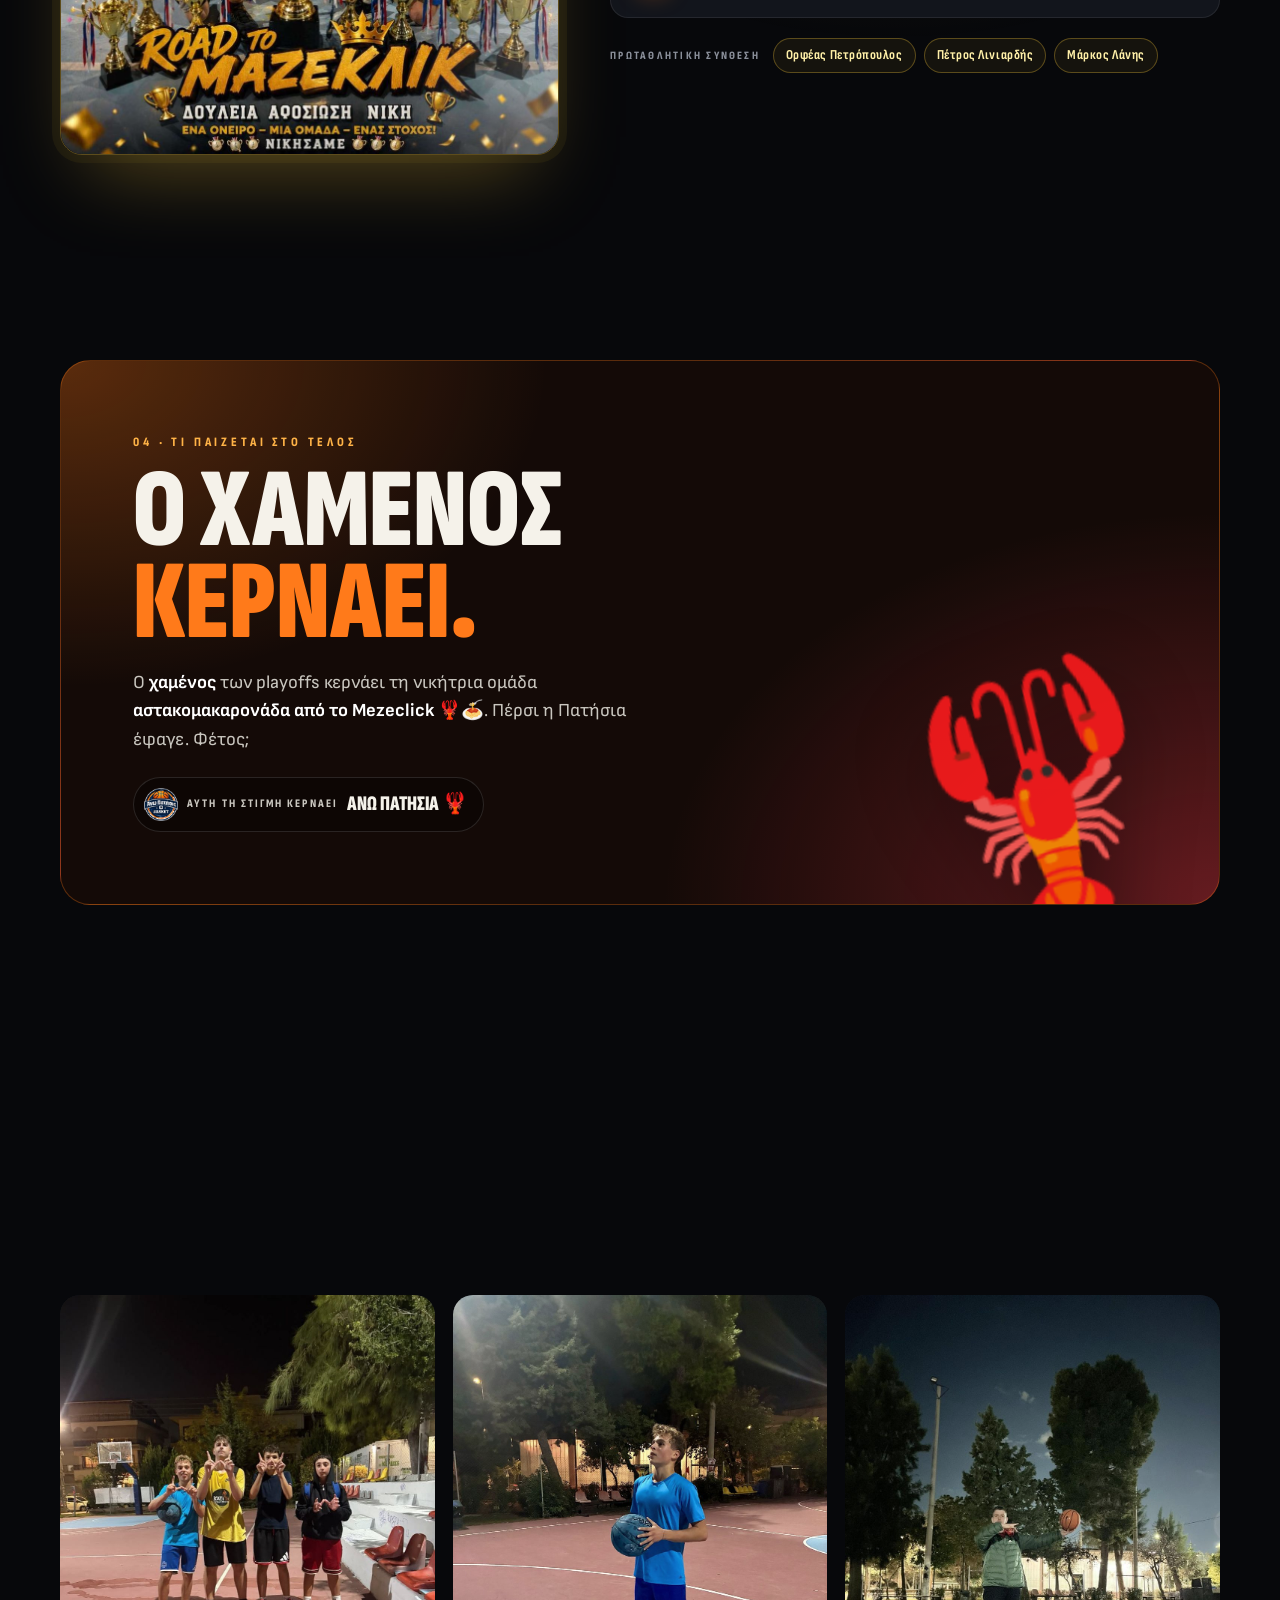
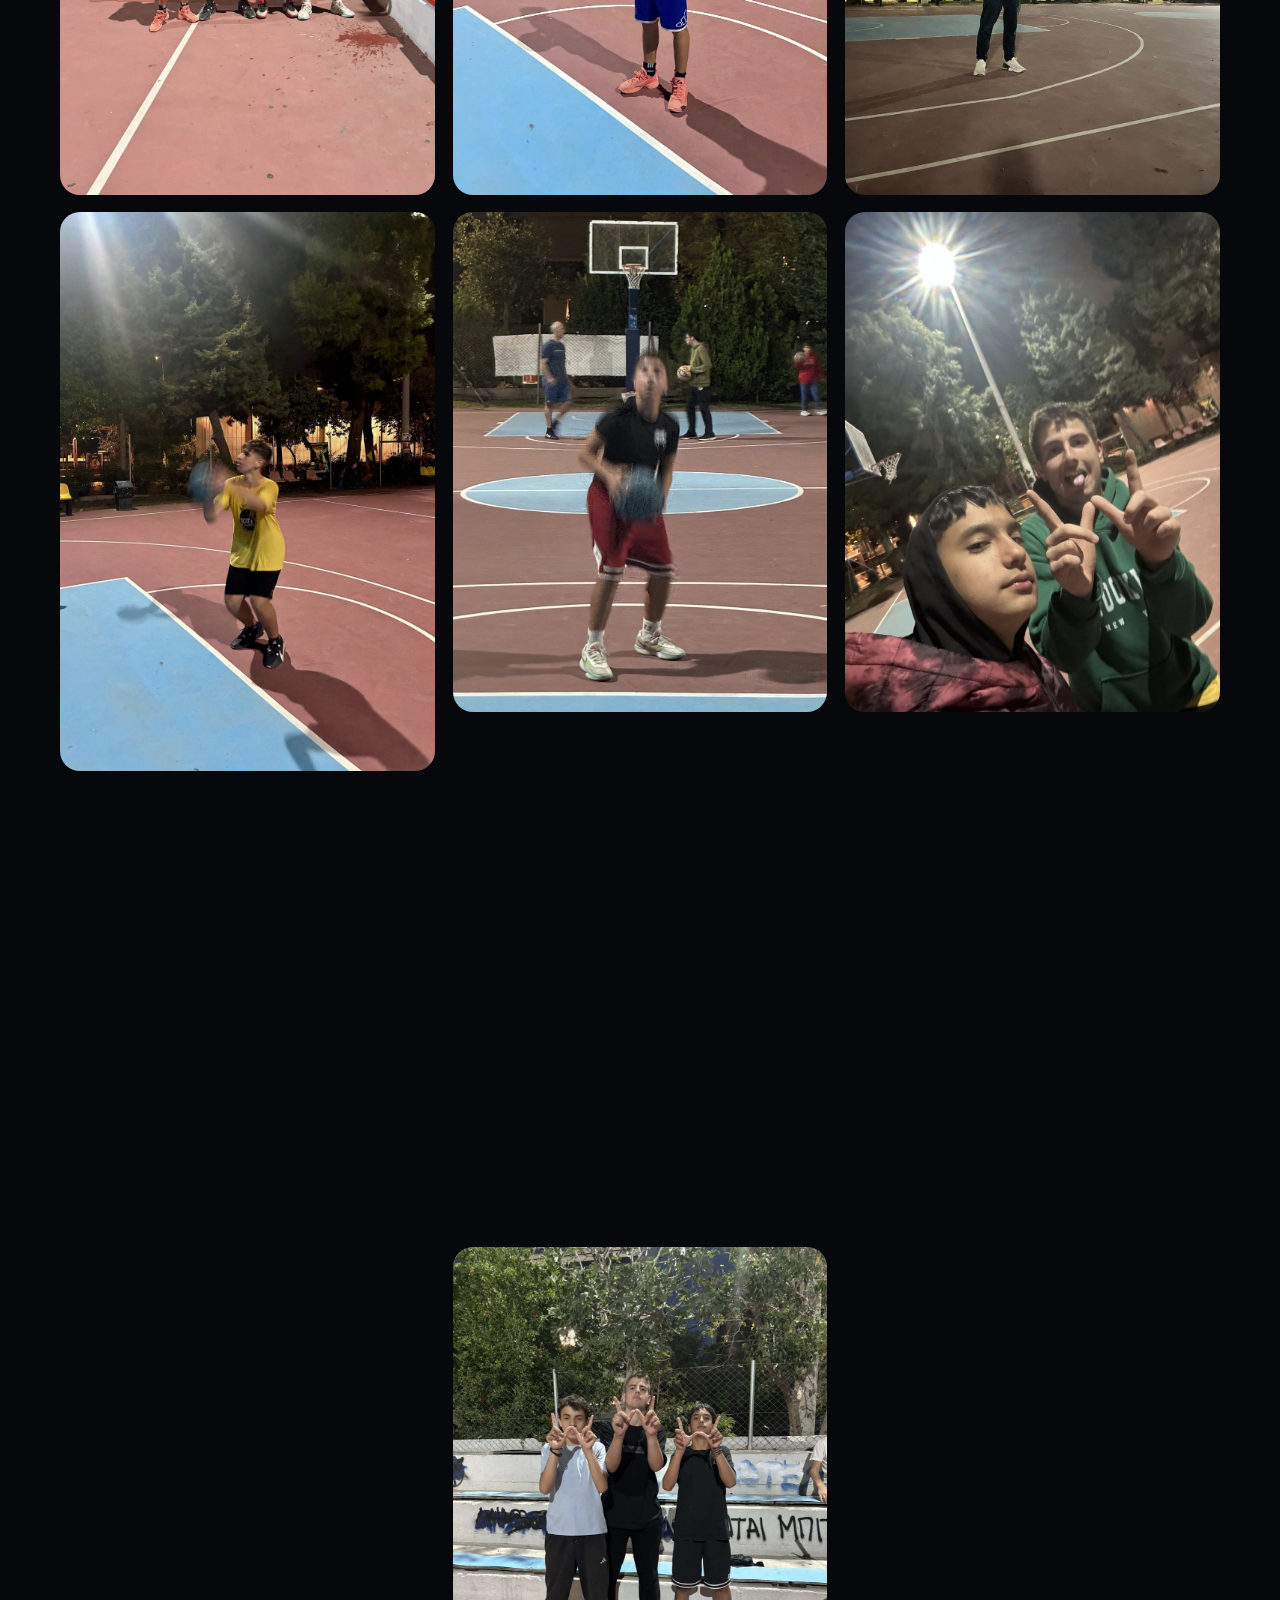
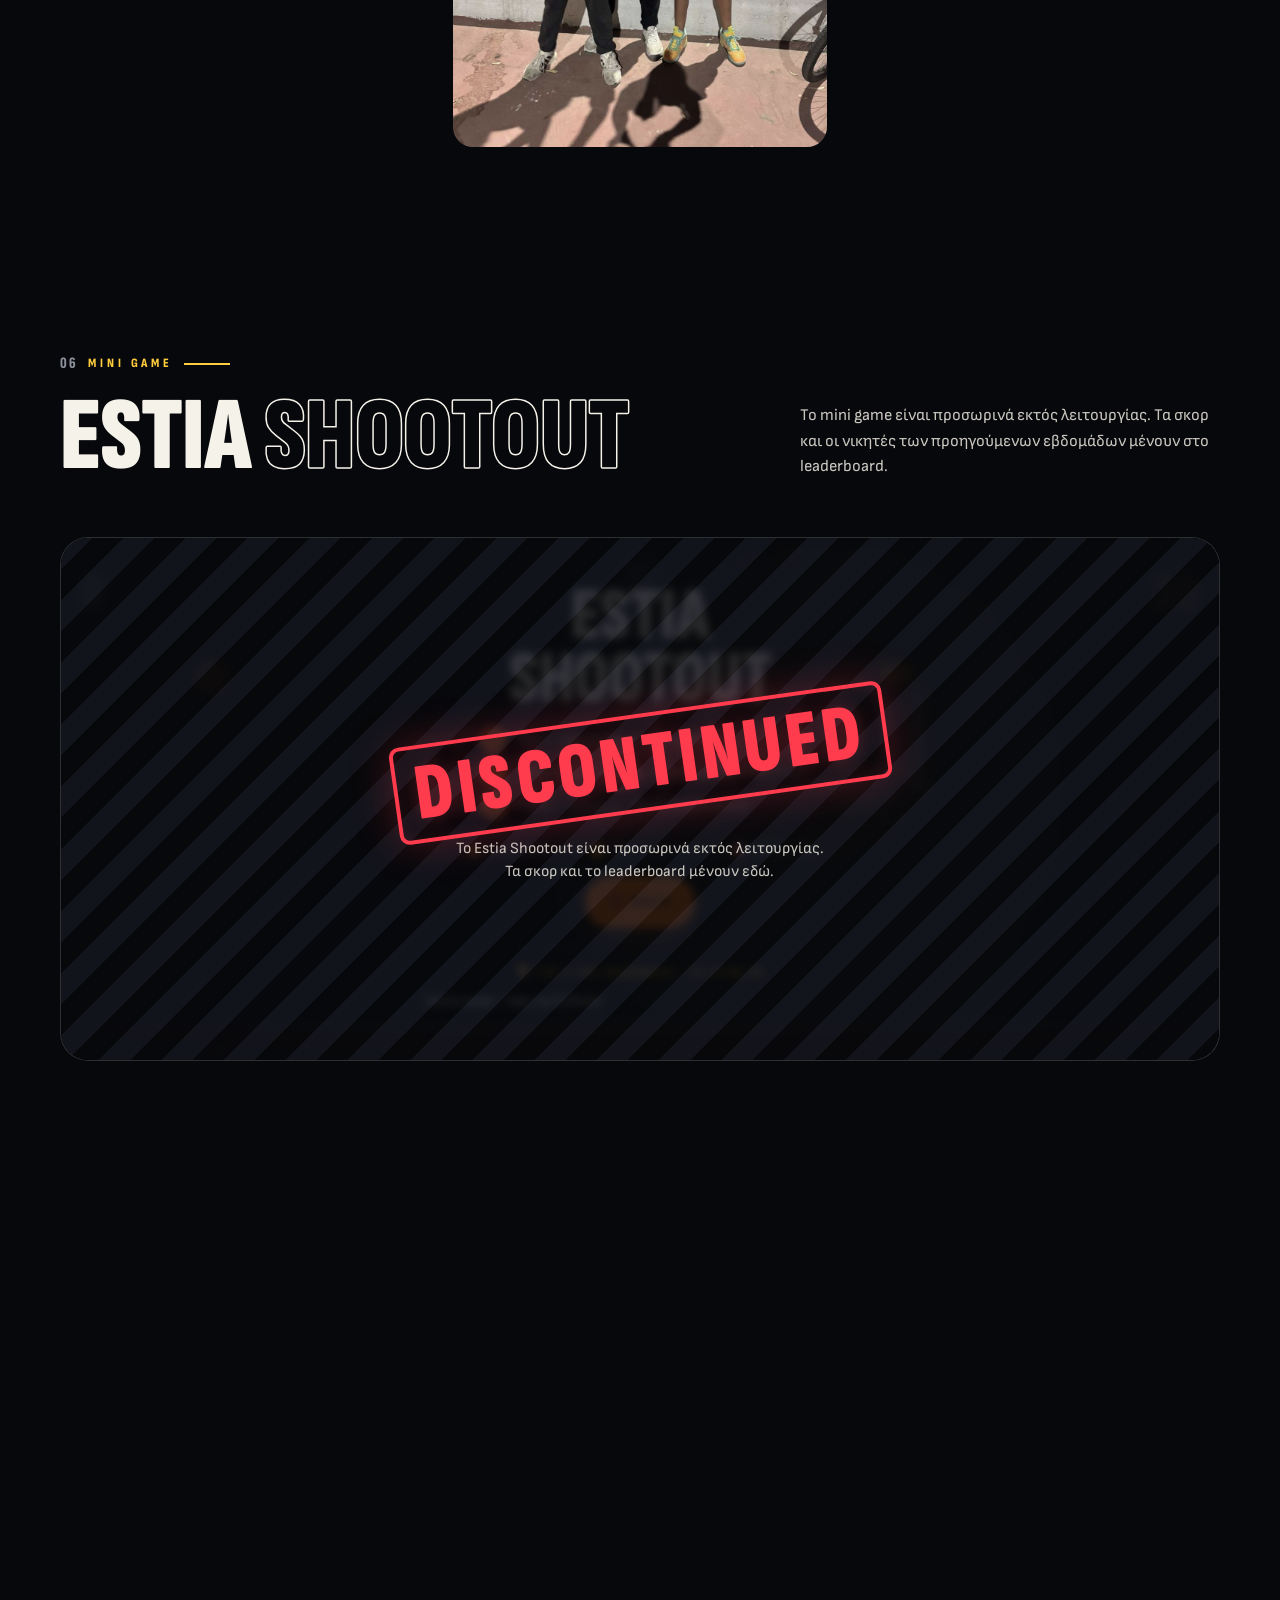
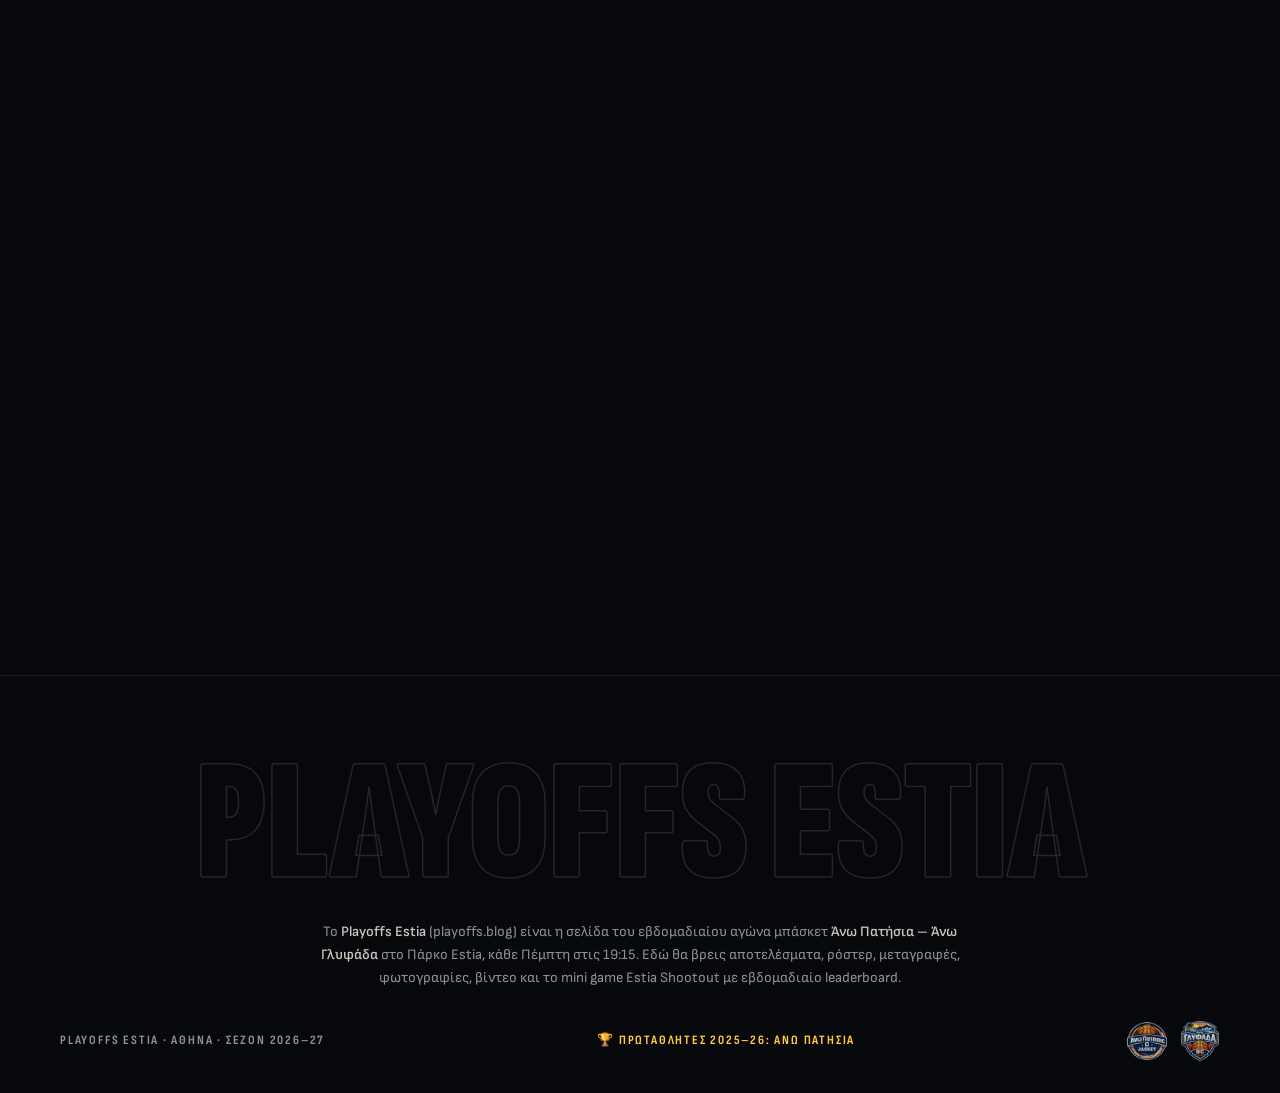
==== commit 84f402a1: "Add 26 Nov result: Γλυφάδα 174–173 Πατήσια, MVP Νεφκο Γραμματείας - New RESULTS entry: closest game " ====
--- a/index.html
+++ b/index.html
@@ -710,6 +710,7 @@
     html.game-paused .tab-badge { display: none; }
     .res-mvp { --c: var(--gly); --c2: var(--gly-2); --glow: var(--gly-glow); display: flex; align-items: center; gap: .7rem; width: fit-content; max-width: 100%; margin: 1rem auto 0; padding: .5rem .9rem .5rem .5rem; border-radius: 999px; background: rgba(255,204,61,.08); border: 1px solid rgba(255,204,61,.35); }
     .res-mvp.pat { --c: var(--pat); --c2: var(--pat-2); --glow: var(--pat-glow); }
+    .res-mvp.guest { --c: var(--gold); --c2: var(--gold-2); --glow: rgba(255,204,61,.4); padding-right: 1.1rem; }
     .res-mvp .mono { width: 38px; height: 38px; font-size: 1.05rem; border-radius: 50%; margin: 0; flex: none; }
     .res-mvp small { display: block; font-family: var(--cond); font-weight: 800; font-size: .62rem; letter-spacing: .18em; text-transform: uppercase; color: var(--gold); }
     .res-mvp b { display: block; font-family: var(--display); font-weight: 900; font-size: 1.25rem; text-transform: uppercase; line-height: 1; }
@@ -1498,7 +1499,7 @@
       { first: 'Ορφέας', last: 'Πετρόπουλος', mono: 'ΟΠ', before: 'pat', now: 'gly', champ: true, bomb: true, note: 'Πρωταθλητής με την Πατήσια — τώρα φοράει τα μπλε.' },
       { first: 'Μαρίνος', last: 'Σμαραγδάκης', mono: 'ΜΣ', before: 'gly', now: 'gly', note: 'Παραμένει στη Γλυφάδα.' }
     ];
-    // Season 2026–27 games, oldest first. mvp: player's last name (optional). photos: [file, alt text, caption]
+    // Season 2026–27 games, oldest first. mvp (optional): a roster player's last name, or the full name of someone not on a roster. photos: [file, alt text, caption]
     var RESULTS = [
       {
         date: 'Πέμπτη 8 Οκτωβρίου 2026', short: '8/10', pat: 86, gly: 88,
@@ -1541,6 +1542,11 @@
         date: 'Πέμπτη 19 Νοεμβρίου 2026', short: '19/11', pat: 149, gly: 160, mvp: 'Ηγούμενος',
         title: 'Νέο ρεκόρ: 309 πόντοι',
         text: 'Ένα ακόμα ματς-ρεκόρ στο Estia: 309 πόντοι συνολικά, το πιο σκοράτο της σεζόν. Η Άνω Γλυφάδα κέρδισε με 11 και πάει στο 5–2. MVP ο Χρήστος Ηγούμενος.'
+      },
+      {
+        date: 'Πέμπτη 26 Νοεμβρίου 2026', short: '26/11', pat: 173, gly: 174, mvp: 'Νεφκο Γραμματείας',
+        title: 'Το πιο κλειστό ματς της σεζόν',
+        text: 'Νέο ρεκόρ σεζόν με 347 πόντους συνολικά και μόλις 1 πόντο διαφορά στο τέλος. Η Άνω Γλυφάδα πάει στο 6–2. MVP ο Νεφκο Γραμματείας.'
       }
     ];
 
@@ -1596,8 +1602,13 @@
         '<p class="result-head">' + esc(g.title || 'Τελικό') + ' · <span>' + esc(head) + '</span></p>' +
         (g.text ? '<p class="result-sub">' + esc(g.text) + '</p>' : '') +
         (function () {
-          var m = g.mvp && PLAYERS.filter(function (pl) { return pl.last === g.mvp; })[0];
-          if (!m) return '';
+          if (!g.mvp) return '';
+          var m = PLAYERS.filter(function (pl) { return pl.last === g.mvp; })[0];
+          if (!m) {
+            // MVP who isn't on a roster: show the full name as given, without a team logo
+            var ini = g.mvp.split(/\s+/).map(function (w) { return w.charAt(0); }).join('').slice(0, 2).toUpperCase();
+            return '<div class="res-mvp guest"><span class="mono">' + esc(ini) + '</span><span><small>🏅 MVP αγώνα</small><b>' + esc(g.mvp) + '</b></span></div>';
+          }
           return '<div class="res-mvp ' + m.now + '"><span class="mono">' + esc(m.mono) + '</span><span><small>🏅 MVP αγώνα</small><b>' + esc((m.first ? m.first + ' ' : '') + m.last) + '</b></span><img src="' + TEAMS[m.now].logo + '" alt="" /></div>';
         })() +
         '<div class="series" aria-label="Σειρά σεζόν ' + series.pat + '–' + series.gly + '">' +
